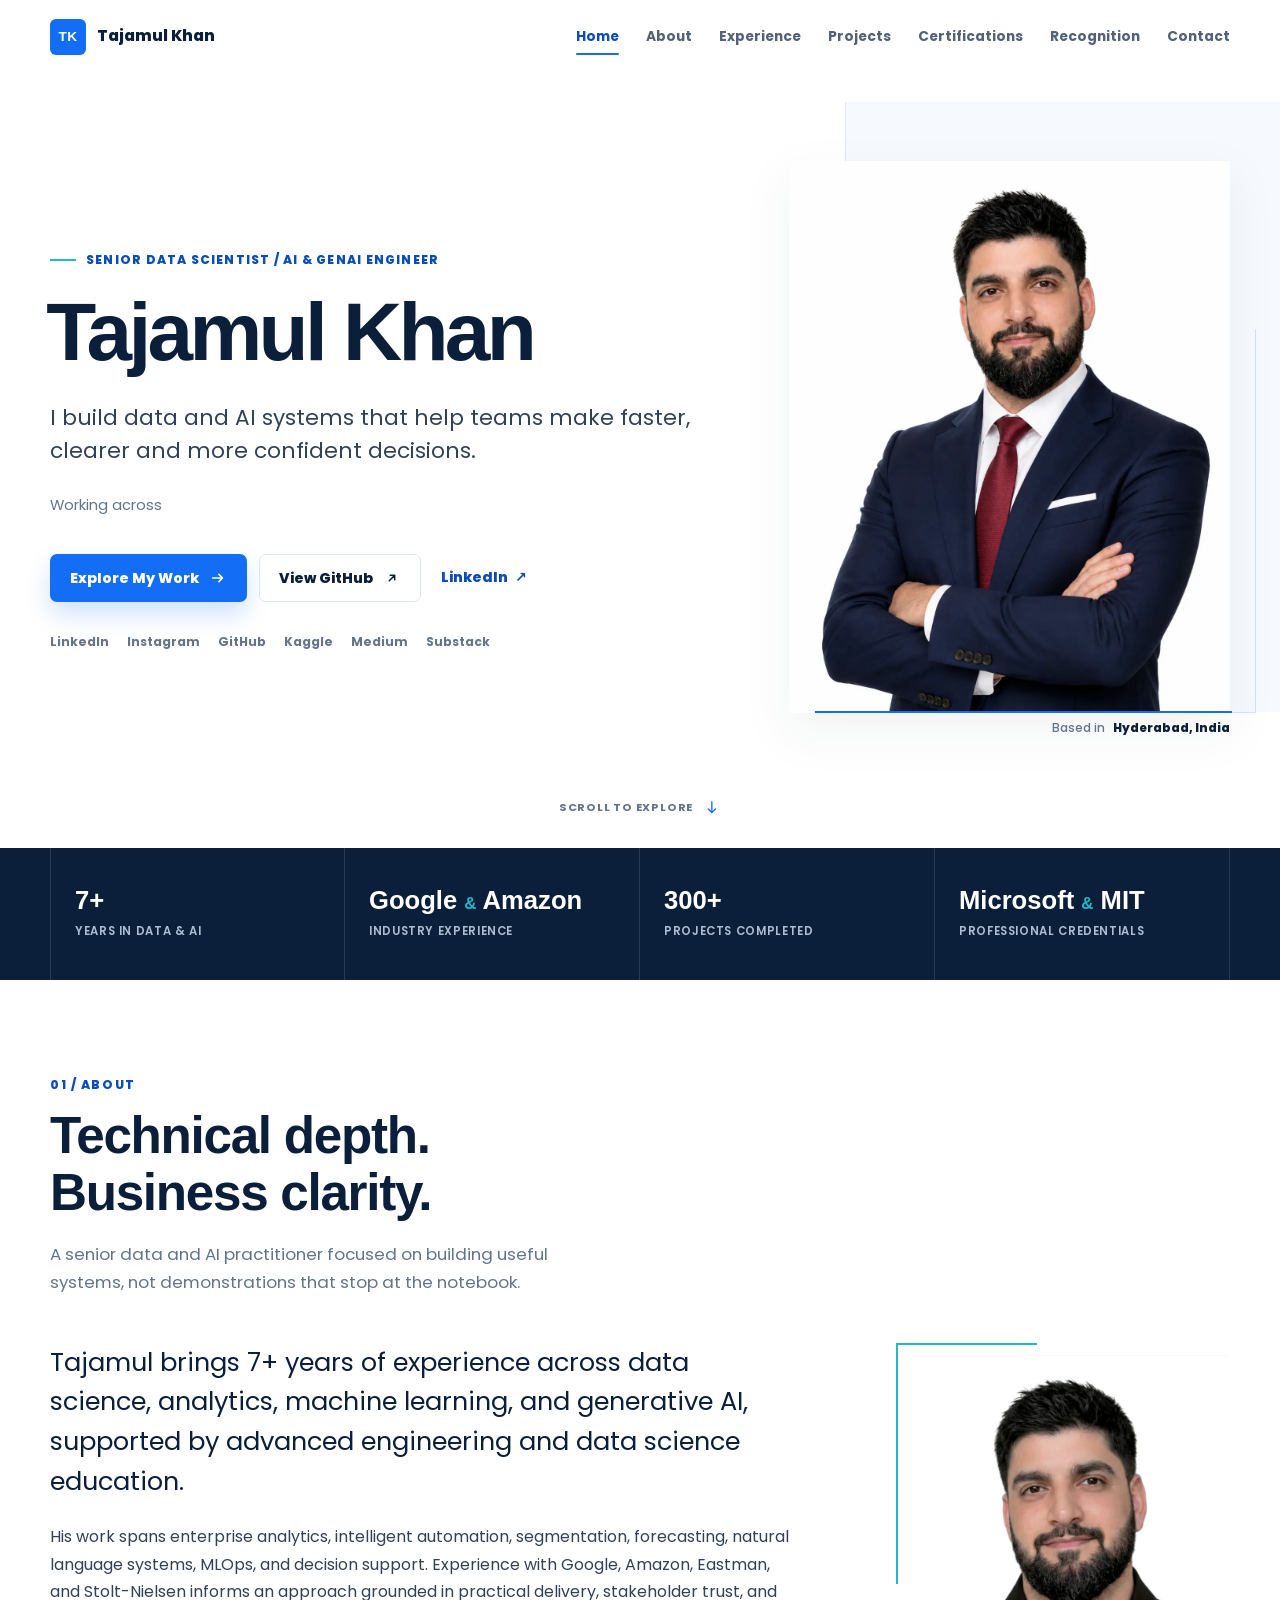
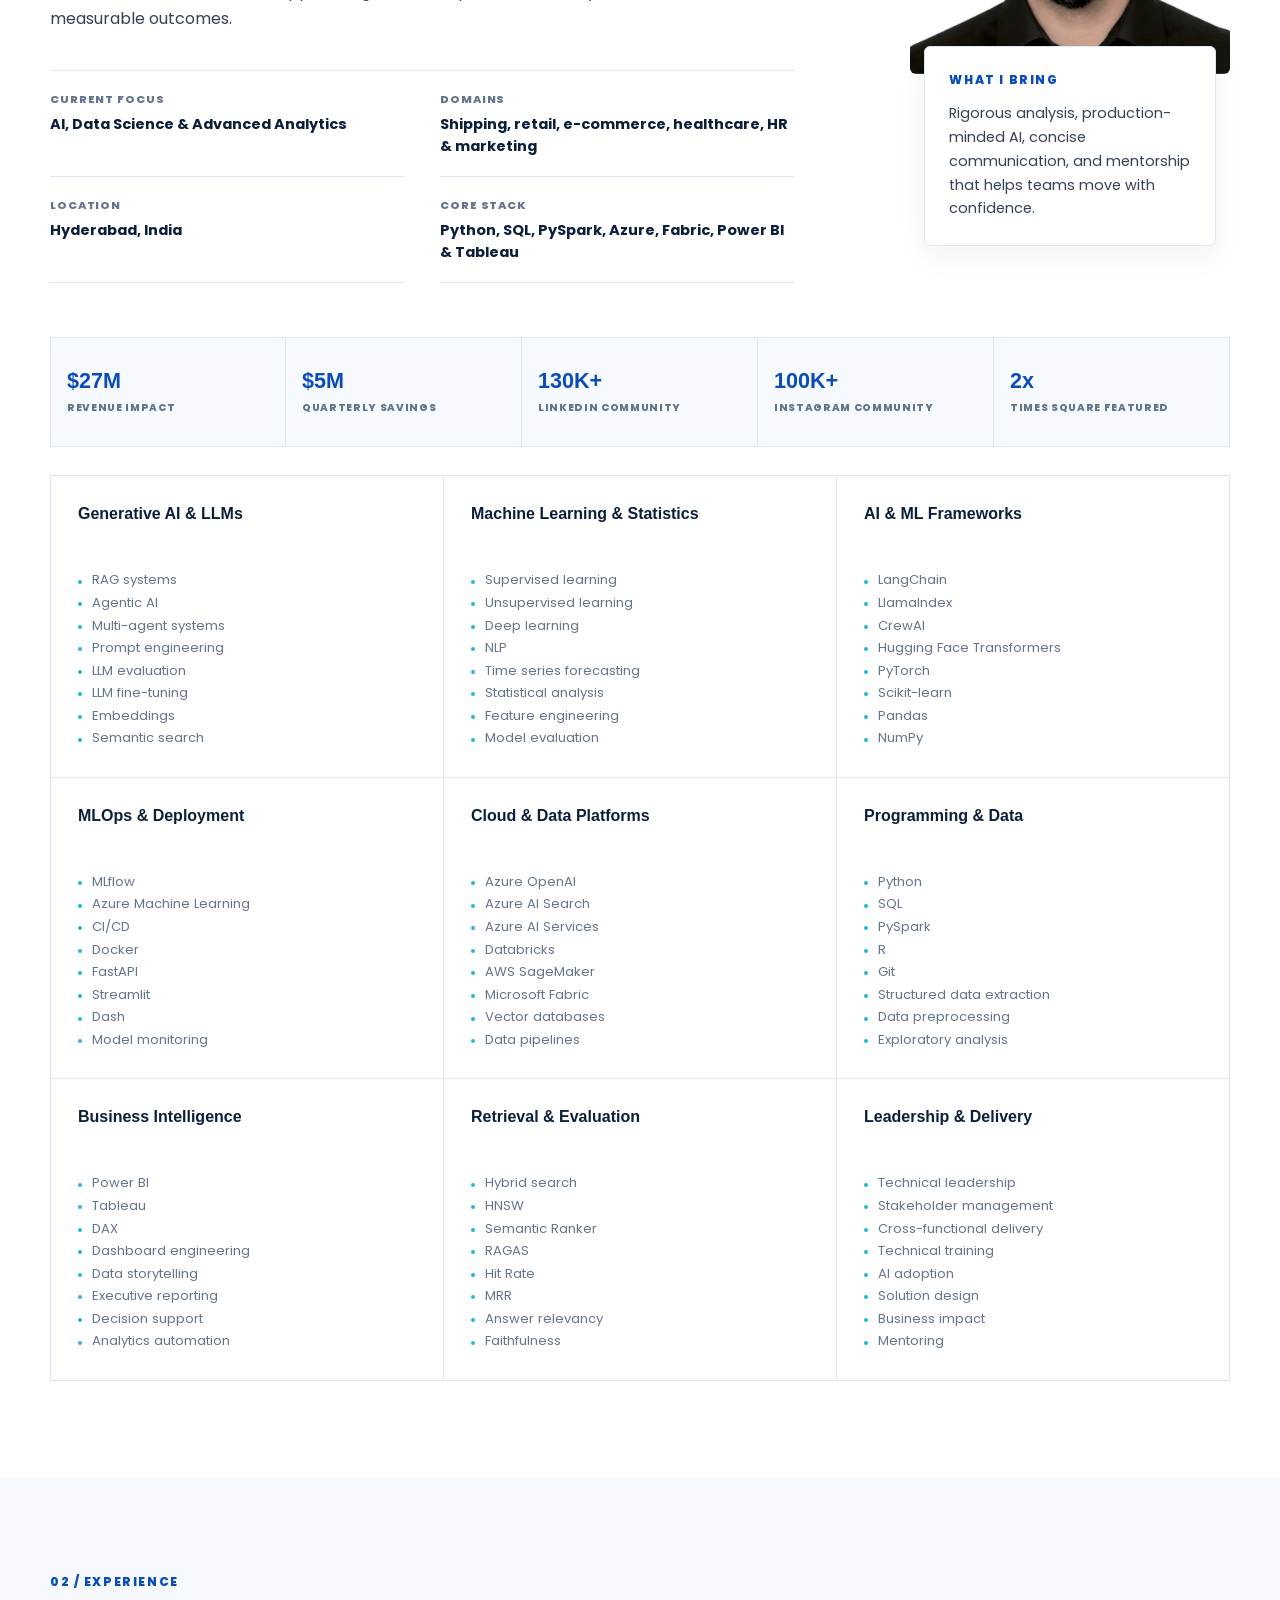
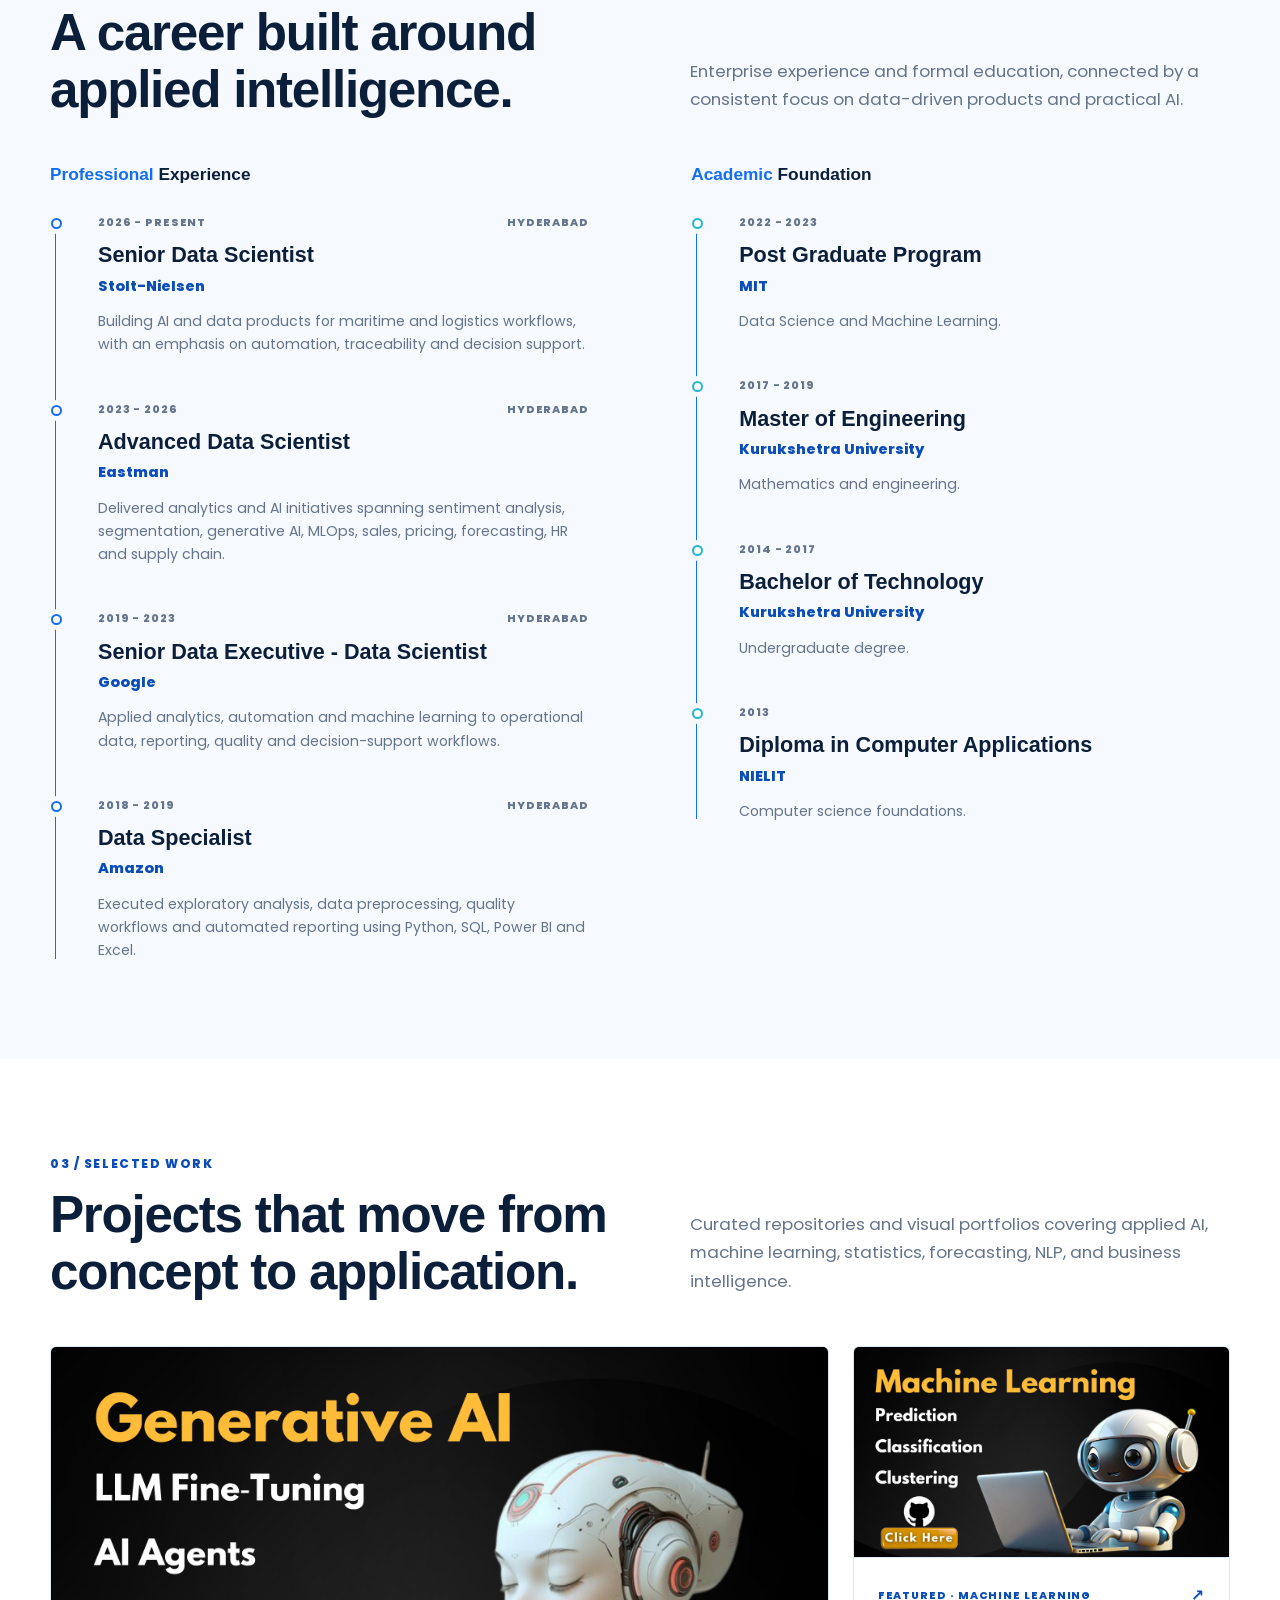
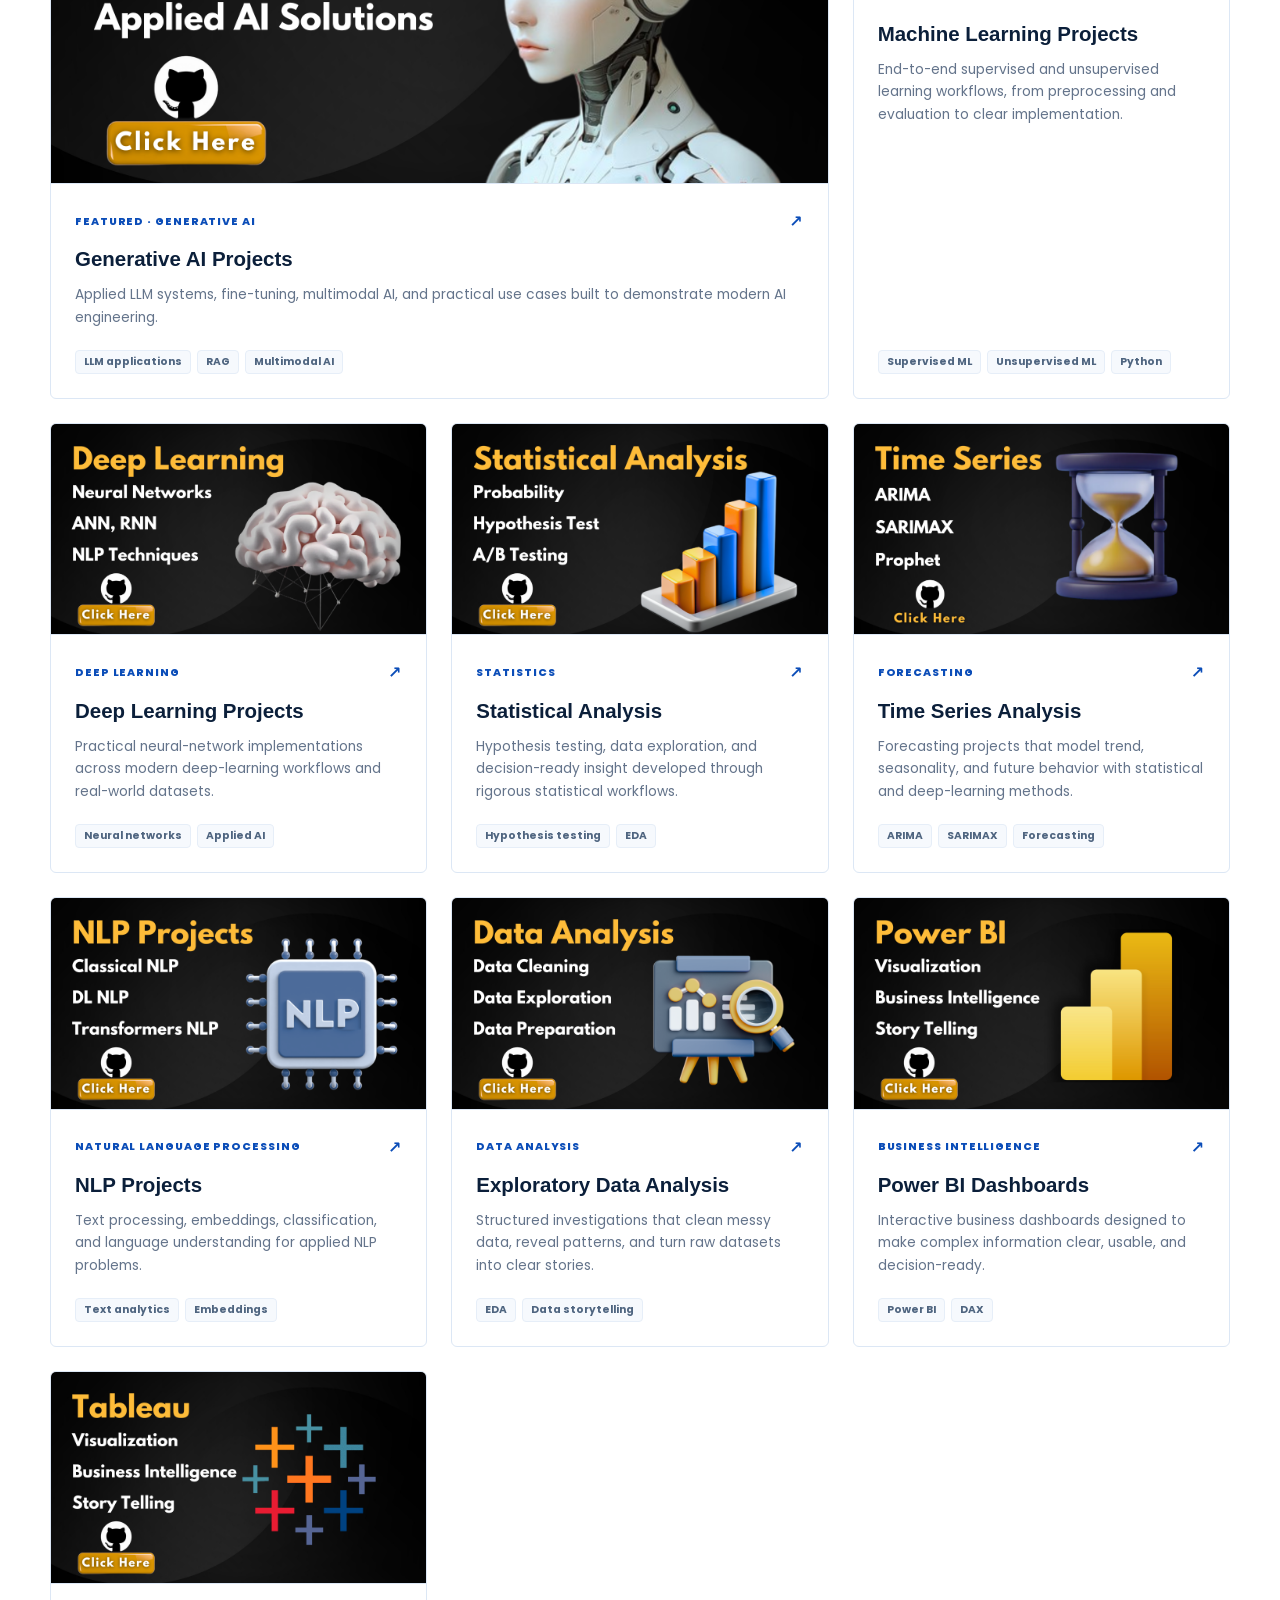
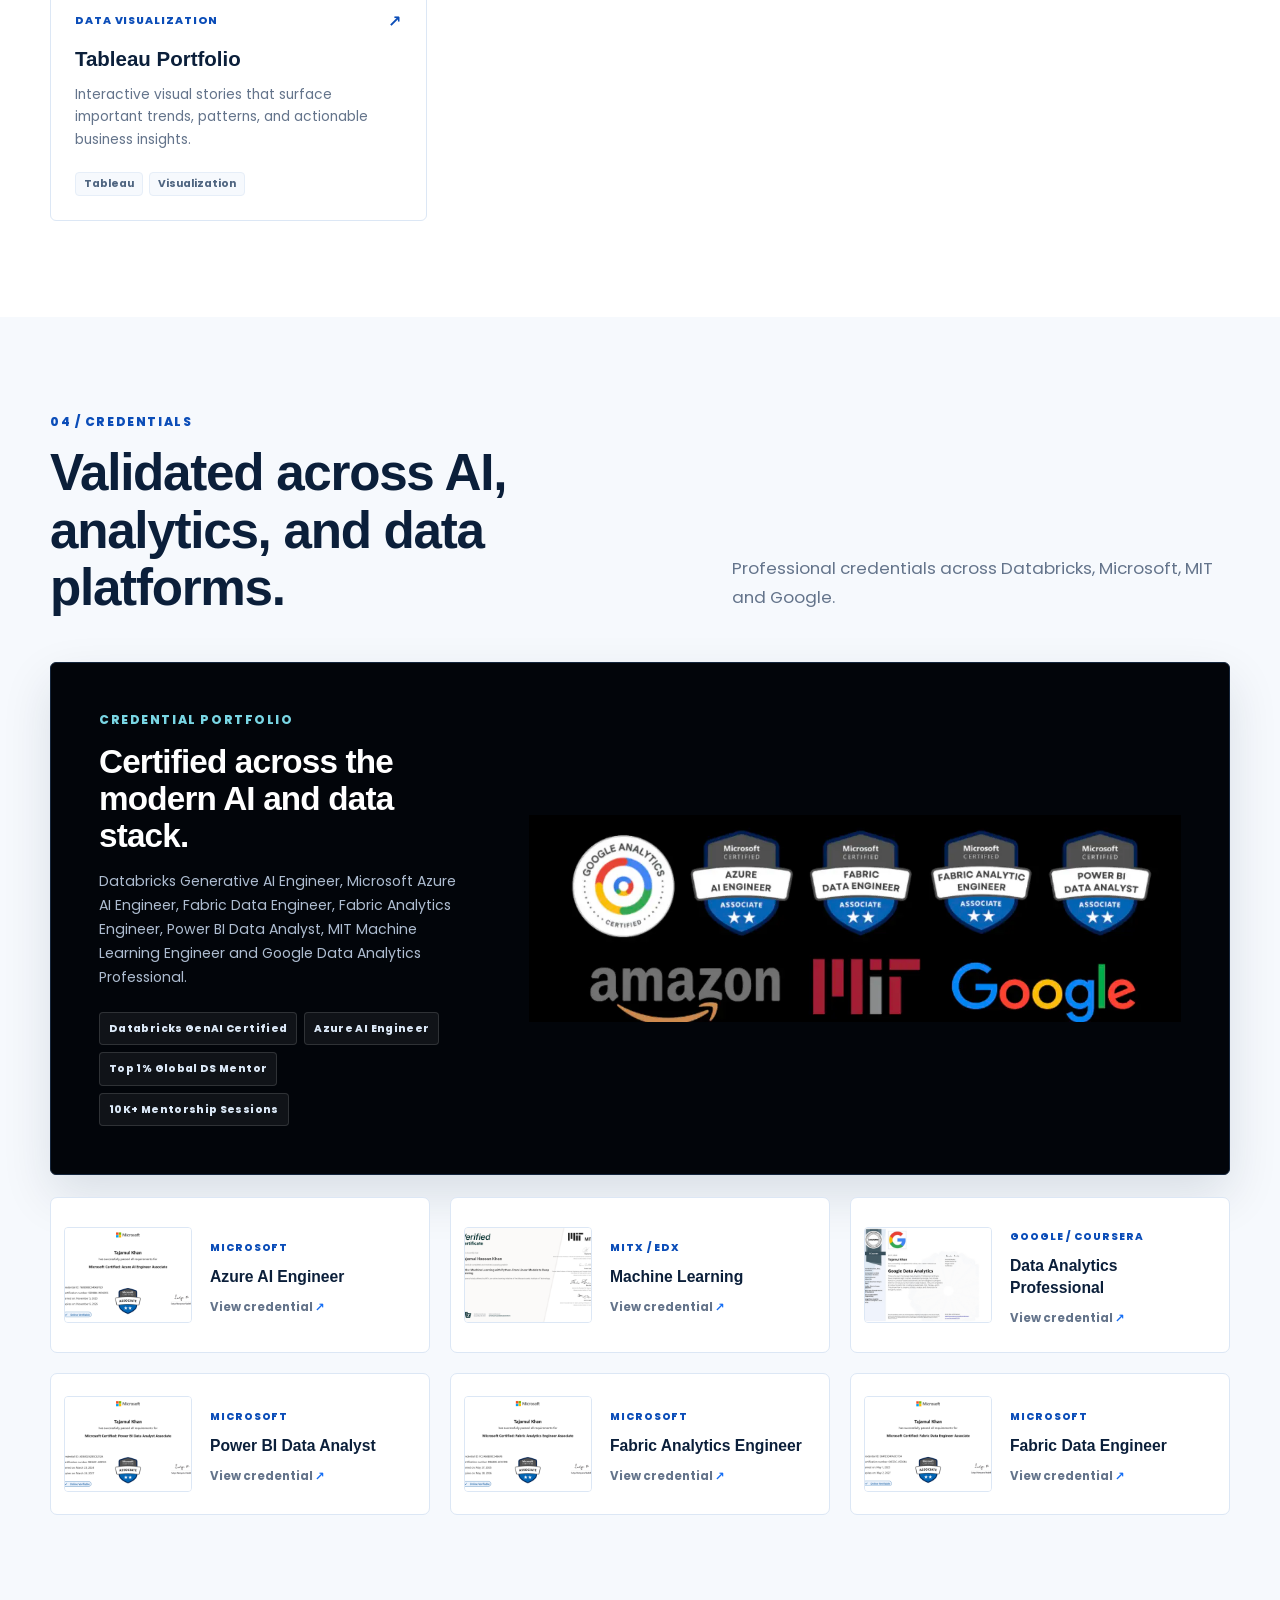
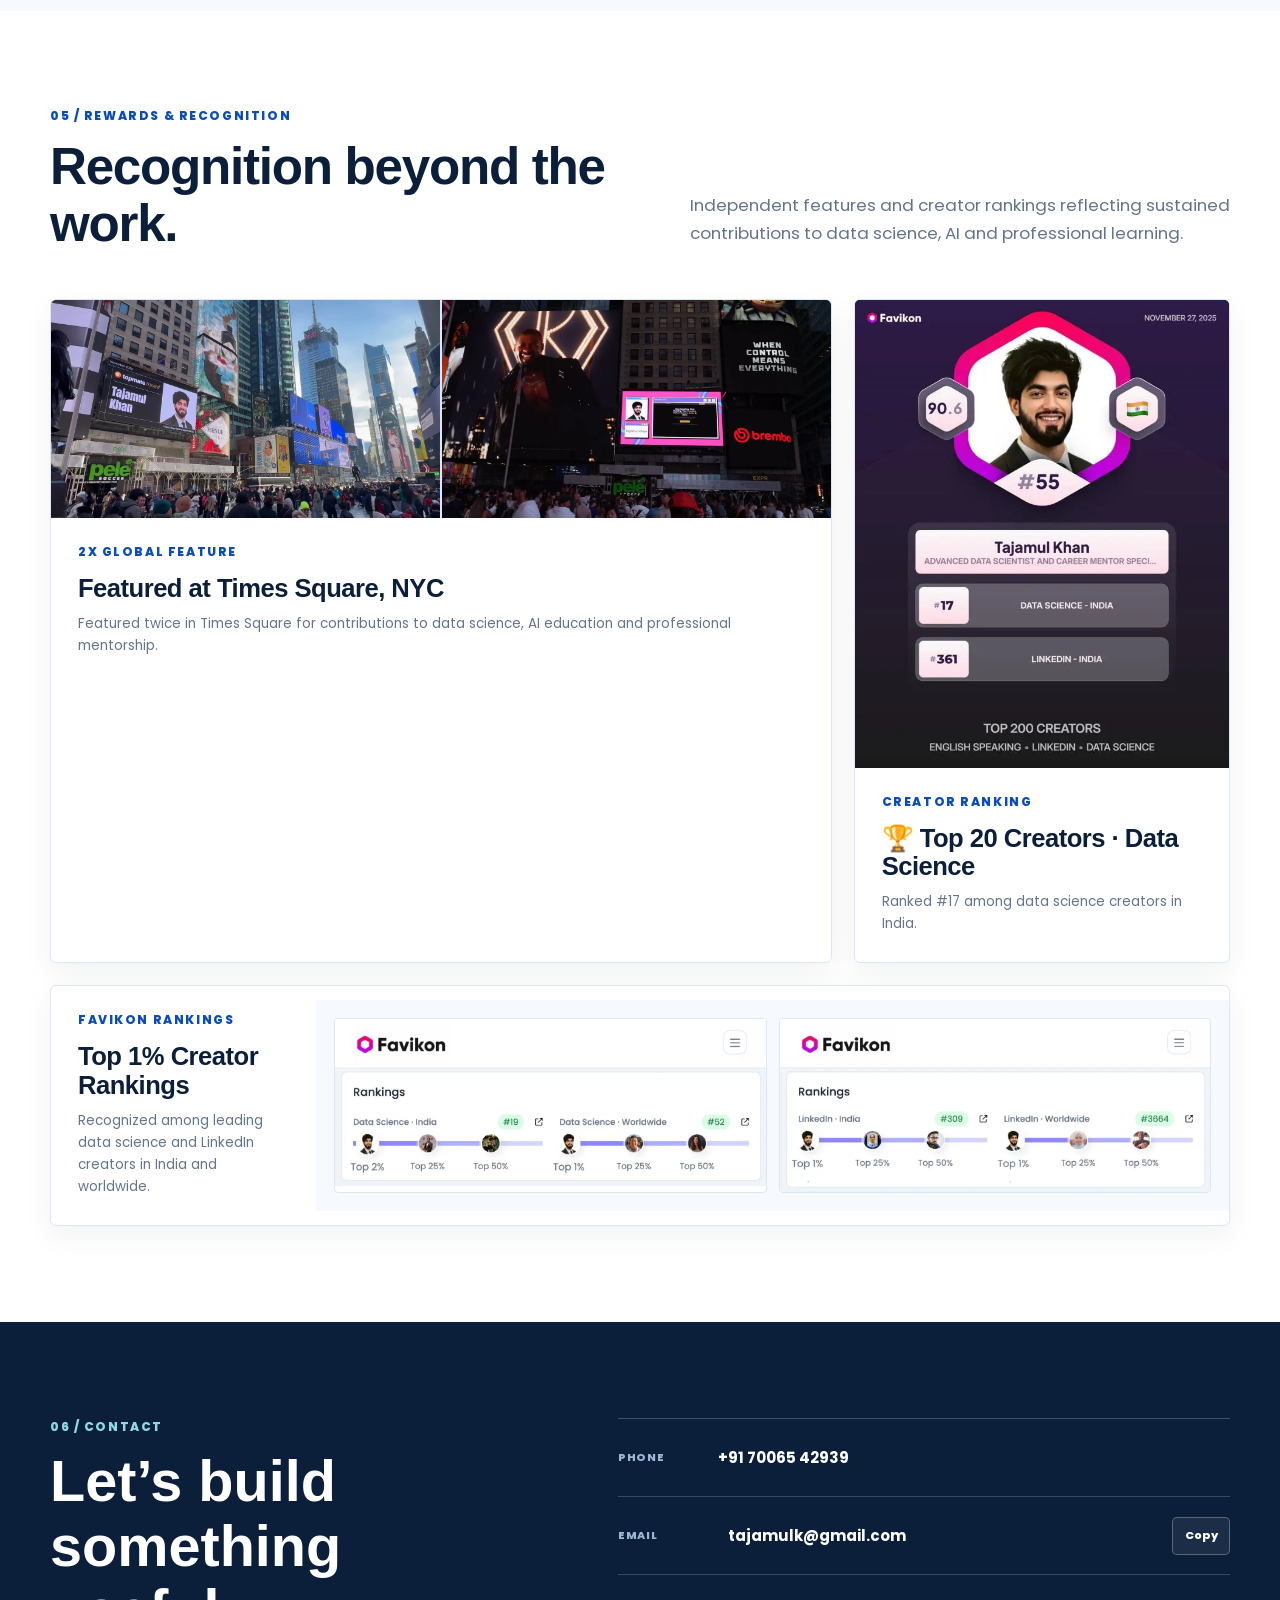
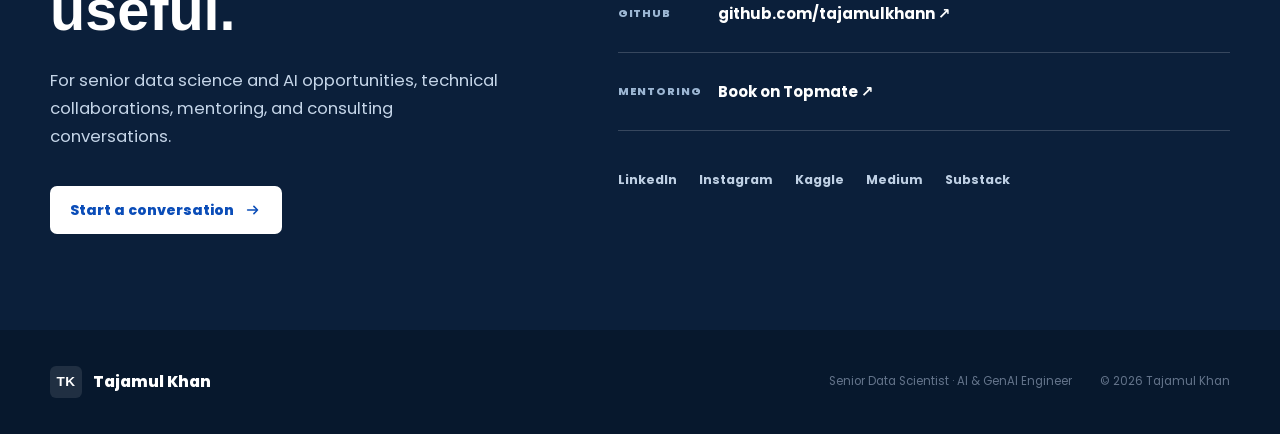
==== index.html @ 29a4ddfb "Add rewards recognition and restore roomy cards" ====
<!doctype html>
<html lang="en" class="no-js">
  <head>
    <meta charset="utf-8">
    <meta name="viewport" content="width=device-width, initial-scale=1">
    <meta name="theme-color" content="#ffffff">
    <meta name="color-scheme" content="light">

    <title>Tajamul Khan | Senior Data Scientist &amp; AI Engineer</title>
    <meta name="description" content="Portfolio of Tajamul Khan, a Senior Data Scientist and AI Engineer building practical machine learning, generative AI, analytics, and data products.">
    <link rel="canonical" href="https://tajamulkhann.github.io/">

    <meta property="og:type" content="profile">
    <meta property="og:title" content="Tajamul Khan | Senior Data Scientist &amp; AI Engineer">
    <meta property="og:description" content="Data science, machine learning, generative AI, analytics, and engineering work by Tajamul Khan.">
    <meta property="og:url" content="https://tajamulkhann.github.io/">
    <meta property="og:image" content="https://tajamulkhann.github.io/images/tajamul-khan-portrait.png">
    <meta property="og:image:alt" content="Professional portrait of Tajamul Khan">
    <meta property="profile:first_name" content="Tajamul">
    <meta property="profile:last_name" content="Khan">

    <meta name="twitter:card" content="summary_large_image">
    <meta name="twitter:title" content="Tajamul Khan | Senior Data Scientist &amp; AI Engineer">
    <meta name="twitter:description" content="Explore practical data science, AI, machine learning, and analytics work by Tajamul Khan.">
    <meta name="twitter:image" content="https://tajamulkhann.github.io/images/tajamul-khan-portrait.png">
    <meta name="twitter:image:alt" content="Professional portrait of Tajamul Khan">

    <link rel="icon" href="images/favicon.svg" type="image/svg+xml">
    <link rel="preload" href="images/tajamul-khan-portrait.webp" as="image" type="image/webp" fetchpriority="high">
    <link rel="preconnect" href="https://fonts.googleapis.com">
    <link rel="preconnect" href="https://fonts.gstatic.com" crossorigin>
    <link href="https://fonts.googleapis.com/css2?family=Poppins:wght@400;500;600;700&amp;display=swap" rel="stylesheet">
    <link rel="stylesheet" href="css/portfolio.css">
    <script>document.documentElement.classList.replace('no-js', 'js');</script>

    <script type="application/ld+json">
      {
        "@context": "https://schema.org",
        "@type": "Person",
        "name": "Tajamul Khan",
        "url": "https://tajamulkhann.github.io/",
        "image": "https://tajamulkhann.github.io/images/tajamul-khan-portrait.png",
        "jobTitle": "Senior Data Scientist",
        "address": {
          "@type": "PostalAddress",
          "addressLocality": "Hyderabad",
          "addressCountry": "IN"
        },
        "sameAs": [
          "https://github.com/tajamulkhann",
          "https://www.linkedin.com/in/tajamulkhann/",
          "https://www.instagram.com/tajamul.codes/",
          "https://www.kaggle.com/tajamulkhan",
          "https://medium.com/@tajamulkhan",
          "https://substack.com/@tajamulkhan"
        ],
        "knowsAbout": ["Data Science", "Machine Learning", "Generative AI", "Agentic AI", "Business Intelligence", "Statistical Analysis"]
      }
    </script>
  </head>

  <body>
    <a class="skip-link" href="#main-content">Skip to main content</a>

    <header class="site-header" id="ftco-navbar">
      <div class="nav-shell">
        <a class="brand" href="index.html" aria-label="Tajamul Khan portfolio home">
          <span class="brand-mark" aria-hidden="true">TK</span>
          <span class="brand-name">Tajamul Khan</span>
        </a>

        <button class="menu-toggle" type="button" aria-expanded="false" aria-controls="ftco-nav" aria-label="Open navigation menu">
          <span></span><span></span><span></span>
        </button>

        <nav class="site-nav" id="ftco-nav" aria-label="Primary navigation">
          <a href="#home-section" data-nav-link>Home</a>
          <a href="#about-section" data-nav-link>About</a>
          <a href="#resume-section" data-nav-link>Experience</a>
          <a href="#project-section" data-nav-link>Projects</a>
          <a href="#service-section" data-nav-link>Certifications</a>
          <a href="#recognition-section" data-nav-link>Recognition</a>
          <a href="#contact-section" data-nav-link>Contact</a>
        </nav>
      </div>
    </header>

    <main id="main-content">
      <section class="hero" id="home-section" data-section aria-labelledby="hero-title">
        <div class="hero-grid container">
          <div class="hero-copy reveal">
            <p class="eyebrow"><span></span>Senior Data Scientist / AI &amp; GenAI Engineer</p>
            <h1 id="hero-title">Tajamul Khan</h1>
            <p class="hero-statement">I build data and AI systems that help teams make faster, clearer and more confident decisions.</p>

            <div class="role-line">
              <span class="role-label">Working across</span>
              <span class="role-rotator" id="typing-animation" aria-hidden="true">Senior Data Scientist</span>
              <span class="sr-only">Senior Data Scientist, AI Engineer, Machine Learning Engineer, and GenAI and Agentic AI practitioner.</span>
            </div>

            <div class="hero-actions">
              <a class="button button-primary" href="#project-section">
                Explore My Work
                <svg aria-hidden="true" viewBox="0 0 20 20"><path d="M4 10h11M11 6l4 4-4 4"/></svg>
              </a>
              <a class="button button-secondary" href="https://github.com/tajamulkhann" target="_blank" rel="noopener noreferrer">
                View GitHub
                <svg aria-hidden="true" viewBox="0 0 20 20"><path d="M7 13 13 7M8 7h5v5"/></svg>
              </a>
              <a class="text-link" href="https://www.linkedin.com/in/tajamulkhann/" target="_blank" rel="noopener noreferrer">LinkedIn <span aria-hidden="true">↗</span></a>
            </div>

            <div class="hero-socials" aria-label="Social profiles">
              <a href="https://www.linkedin.com/in/tajamulkhann/" target="_blank" rel="noopener noreferrer">LinkedIn</a>
              <a href="https://www.instagram.com/tajamul.codes/" target="_blank" rel="noopener noreferrer">Instagram</a>
              <a href="https://github.com/tajamulkhann" target="_blank" rel="noopener noreferrer">GitHub</a>
              <a href="https://www.kaggle.com/tajamulkhan" target="_blank" rel="noopener noreferrer">Kaggle</a>
              <a href="https://medium.com/@tajamulkhan" target="_blank" rel="noopener noreferrer">Medium</a>
              <a href="https://substack.com/@tajamulkhan" target="_blank" rel="noopener noreferrer">Substack</a>
            </div>
          </div>

          <div class="hero-portrait reveal" data-delay="120">
            <picture>
              <source srcset="images/tajamul-khan-portrait.webp" type="image/webp">
              <img src="images/tajamul-khan-portrait.png" width="1122" height="1402" alt="Professional portrait of Tajamul Khan" fetchpriority="high" decoding="async">
            </picture>
            <p class="portrait-caption"><span>Based in</span> Hyderabad, India</p>
          </div>
        </div>

        <a class="scroll-cue" href="#about-section" aria-label="Scroll to About section">
          <span>Scroll to explore</span>
          <svg aria-hidden="true" viewBox="0 0 20 20"><path d="M10 3v12M6 11l4 4 4-4"/></svg>
        </a>
      </section>

      <aside class="proof-strip" aria-label="Career highlights">
        <div class="container proof-grid">
          <div class="proof-item reveal"><strong data-counter="7" data-suffix="+">7+</strong><span>Years in Data &amp; AI</span></div>
          <div class="proof-item reveal" data-delay="60"><strong>Google <small>&amp;</small> Amazon</strong><span>Industry Experience</span></div>
          <div class="proof-item reveal" data-delay="120"><strong data-counter="300" data-suffix="+">300+</strong><span>Projects Completed</span></div>
          <div class="proof-item reveal" data-delay="180"><strong>Microsoft <small>&amp;</small> MIT</strong><span>Professional Credentials</span></div>
        </div>
      </aside>

      <section class="section about-section" id="about-section" data-section aria-labelledby="about-title">
        <div class="container">
          <div class="section-heading reveal">
            <p class="section-kicker">01 / About</p>
            <h2 id="about-title">Technical depth.<br>Business clarity.</h2>
            <p>A senior data and AI practitioner focused on building useful systems, not demonstrations that stop at the notebook.</p>
          </div>

          <div class="about-layout">
            <article class="about-story reveal">
              <p class="lead">Tajamul brings 7+ years of experience across data science, analytics, machine learning, and generative AI, supported by advanced engineering and data science education.</p>
              <p>His work spans enterprise analytics, intelligent automation, segmentation, forecasting, natural language systems, MLOps, and decision support. Experience with Google, Amazon, Eastman, and Stolt-Nielsen informs an approach grounded in practical delivery, stakeholder trust, and measurable outcomes.</p>

              <dl class="profile-facts">
                <div><dt>Current focus</dt><dd>AI, Data Science &amp; Advanced Analytics</dd></div>
                <div><dt>Domains</dt><dd>Shipping, retail, e-commerce, healthcare, HR &amp; marketing</dd></div>
                <div><dt>Location</dt><dd>Hyderabad, India</dd></div>
                <div><dt>Core stack</dt><dd>Python, SQL, PySpark, Azure, Fabric, Power BI &amp; Tableau</dd></div>
              </dl>
            </article>

            <aside class="about-profile reveal" data-delay="100">
              <picture>
                <source srcset="images/tajamul-khan-headshot.webp" type="image/webp">
                <img src="images/tajamul-khan-headshot.png" width="800" height="800" loading="lazy" decoding="async" alt="Headshot of Tajamul Khan in a black shirt">
              </picture>
              <div><p class="mini-label">What I bring</p><p>Rigorous analysis, production-minded AI, concise communication, and mentorship that helps teams move with confidence.</p></div>
            </aside>
          </div>

          <div class="achievement-badges reveal" aria-label="Career impact and community highlights">
            <div><strong>$27M</strong><span>Revenue impact</span></div>
            <div><strong>$5M</strong><span>Quarterly savings</span></div>
            <div><strong>130K+</strong><span>LinkedIn community</span></div>
            <div><strong>100K+</strong><span>Instagram community</span></div>
            <div><strong>2x</strong><span>Times Square featured</span></div>
          </div>

          <div class="expertise-grid" aria-label="Areas of expertise">
            <article class="expertise-group reveal"><h3>Generative AI &amp; LLMs</h3><ul><li>RAG systems</li><li>Agentic AI</li><li>Multi-agent systems</li><li>Prompt engineering</li><li>LLM evaluation</li><li>LLM fine-tuning</li><li>Embeddings</li><li>Semantic search</li></ul></article>
            <article class="expertise-group reveal" data-delay="40"><h3>Machine Learning &amp; Statistics</h3><ul><li>Supervised learning</li><li>Unsupervised learning</li><li>Deep learning</li><li>NLP</li><li>Time series forecasting</li><li>Statistical analysis</li><li>Feature engineering</li><li>Model evaluation</li></ul></article>
            <article class="expertise-group reveal" data-delay="80"><h3>AI &amp; ML Frameworks</h3><ul><li>LangChain</li><li>LlamaIndex</li><li>CrewAI</li><li>Hugging Face Transformers</li><li>PyTorch</li><li>Scikit-learn</li><li>Pandas</li><li>NumPy</li></ul></article>
            <article class="expertise-group reveal" data-delay="120"><h3>MLOps &amp; Deployment</h3><ul><li>MLflow</li><li>Azure Machine Learning</li><li>CI/CD</li><li>Docker</li><li>FastAPI</li><li>Streamlit</li><li>Dash</li><li>Model monitoring</li></ul></article>
            <article class="expertise-group reveal" data-delay="160"><h3>Cloud &amp; Data Platforms</h3><ul><li>Azure OpenAI</li><li>Azure AI Search</li><li>Azure AI Services</li><li>Databricks</li><li>AWS SageMaker</li><li>Microsoft Fabric</li><li>Vector databases</li><li>Data pipelines</li></ul></article>
            <article class="expertise-group reveal" data-delay="200"><h3>Programming &amp; Data</h3><ul><li>Python</li><li>SQL</li><li>PySpark</li><li>R</li><li>Git</li><li>Structured data extraction</li><li>Data preprocessing</li><li>Exploratory analysis</li></ul></article>
            <article class="expertise-group reveal" data-delay="40"><h3>Business Intelligence</h3><ul><li>Power BI</li><li>Tableau</li><li>DAX</li><li>Dashboard engineering</li><li>Data storytelling</li><li>Executive reporting</li><li>Decision support</li><li>Analytics automation</li></ul></article>
            <article class="expertise-group reveal" data-delay="80"><h3>Retrieval &amp; Evaluation</h3><ul><li>Hybrid search</li><li>HNSW</li><li>Semantic Ranker</li><li>RAGAS</li><li>Hit Rate</li><li>MRR</li><li>Answer relevancy</li><li>Faithfulness</li></ul></article>
            <article class="expertise-group reveal" data-delay="120"><h3>Leadership &amp; Delivery</h3><ul><li>Technical leadership</li><li>Stakeholder management</li><li>Cross-functional delivery</li><li>Technical training</li><li>AI adoption</li><li>Solution design</li><li>Business impact</li><li>Mentoring</li></ul></article>
          </div>
        </div>
      </section>

      <section class="section experience-section" id="resume-section" data-section aria-labelledby="experience-title">
        <div class="container">
          <div class="section-heading section-heading-row reveal">
            <div><p class="section-kicker">02 / Experience</p><h2 id="experience-title">A career built around applied intelligence.</h2></div>
            <p>Enterprise experience and formal education, connected by a consistent focus on data-driven products and practical AI.</p>
          </div>

          <div class="timeline-columns">
            <div>
              <h3 class="timeline-heading"><span>Professional</span> Experience</h3>
              <div class="timeline reveal">
                <article class="timeline-item"><div class="timeline-meta"><time>2026 - Present</time><span>Hyderabad</span></div><h4>Senior Data Scientist</h4><p class="timeline-org">Stolt-Nielsen</p><p>Building AI and data products for maritime and logistics workflows, with an emphasis on automation, traceability and decision support.</p></article>
                <article class="timeline-item"><div class="timeline-meta"><time>2023 - 2026</time><span>Hyderabad</span></div><h4>Advanced Data Scientist</h4><p class="timeline-org">Eastman</p><p>Delivered analytics and AI initiatives spanning sentiment analysis, segmentation, generative AI, MLOps, sales, pricing, forecasting, HR and supply chain.</p></article>
                <article class="timeline-item"><div class="timeline-meta"><time>2019 - 2023</time><span>Hyderabad</span></div><h4>Senior Data Executive - Data Scientist</h4><p class="timeline-org">Google</p><p>Applied analytics, automation and machine learning to operational data, reporting, quality and decision-support workflows.</p></article>
                <article class="timeline-item"><div class="timeline-meta"><time>2018 - 2019</time><span>Hyderabad</span></div><h4>Data Specialist</h4><p class="timeline-org">Amazon</p><p>Executed exploratory analysis, data preprocessing, quality workflows and automated reporting using Python, SQL, Power BI and Excel.</p></article>
              </div>
            </div>

            <div>
              <h3 class="timeline-heading"><span>Academic</span> Foundation</h3>
              <div class="timeline timeline-education reveal" data-delay="100">
                <article class="timeline-item"><div class="timeline-meta"><time>2022 - 2023</time></div><h4>Post Graduate Program</h4><p class="timeline-org">MIT</p><p>Data Science and Machine Learning.</p></article>
                <article class="timeline-item"><div class="timeline-meta"><time>2017 - 2019</time></div><h4>Master of Engineering</h4><p class="timeline-org">Kurukshetra University</p><p>Mathematics and engineering.</p></article>
                <article class="timeline-item"><div class="timeline-meta"><time>2014 - 2017</time></div><h4>Bachelor of Technology</h4><p class="timeline-org">Kurukshetra University</p><p>Undergraduate degree.</p></article>
                <article class="timeline-item"><div class="timeline-meta"><time>2013</time></div><h4>Diploma in Computer Applications</h4><p class="timeline-org">NIELIT</p><p>Computer science foundations.</p></article>
              </div>
            </div>
          </div>
        </div>
      </section>

      <section class="section projects-section" id="project-section" data-section aria-labelledby="projects-title">
        <div class="container">
          <div class="section-heading section-heading-row reveal">
            <div><p class="section-kicker">03 / Selected work</p><h2 id="projects-title">Projects that move from concept to application.</h2></div>
            <p>Curated repositories and visual portfolios covering applied AI, machine learning, statistics, forecasting, NLP, and business intelligence.</p>
          </div>

          <div class="project-grid">
            <a class="project-card project-card-featured reveal" href="https://github.com/tajamulkhann/Generative-AI-Projects" target="_blank" rel="noopener noreferrer">
              <figure><img src="images/proj_1.png" width="1920" height="1080" alt="Preview of Tajamul Khan's Generative AI projects" loading="lazy" decoding="async"></figure>
              <div class="project-content"><div class="project-topline"><span>Featured · Generative AI</span><span aria-hidden="true">↗</span></div><h3>Generative AI Projects</h3><p>Applied LLM systems, fine-tuning, multimodal AI, and practical use cases built to demonstrate modern AI engineering.</p><ul class="tag-list"><li>LLM applications</li><li>RAG</li><li>Multimodal AI</li></ul></div>
            </a>

            <a class="project-card project-card-featured reveal" data-delay="80" href="https://github.com/tajamulkhann/Machine-Learning-Projects" target="_blank" rel="noopener noreferrer">
              <figure><img src="images/proj_2.png" width="1920" height="1080" alt="Preview of Tajamul Khan's Machine Learning projects" loading="lazy" decoding="async"></figure>
              <div class="project-content"><div class="project-topline"><span>Featured · Machine Learning</span><span aria-hidden="true">↗</span></div><h3>Machine Learning Projects</h3><p>End-to-end supervised and unsupervised learning workflows, from preprocessing and evaluation to clear implementation.</p><ul class="tag-list"><li>Supervised ML</li><li>Unsupervised ML</li><li>Python</li></ul></div>
            </a>

            <a class="project-card reveal" href="https://github.com/tajamulkhann/Deep-Learning-Projects" target="_blank" rel="noopener noreferrer"><figure><img src="images/proj_3.png" width="1920" height="1080" alt="Preview of Tajamul Khan's Deep Learning projects" loading="lazy" decoding="async"></figure><div class="project-content"><div class="project-topline"><span>Deep Learning</span><span aria-hidden="true">↗</span></div><h3>Deep Learning Projects</h3><p>Practical neural-network implementations across modern deep-learning workflows and real-world datasets.</p><ul class="tag-list"><li>Neural networks</li><li>Applied AI</li></ul></div></a>
            <a class="project-card reveal" data-delay="50" href="https://github.com/tajamulkhann/Statistical-Analysis-Projects" target="_blank" rel="noopener noreferrer"><figure><img src="images/proj_4.png" width="1920" height="1080" alt="Preview of Tajamul Khan's Statistical Analysis projects" loading="lazy" decoding="async"></figure><div class="project-content"><div class="project-topline"><span>Statistics</span><span aria-hidden="true">↗</span></div><h3>Statistical Analysis</h3><p>Hypothesis testing, data exploration, and decision-ready insight developed through rigorous statistical workflows.</p><ul class="tag-list"><li>Hypothesis testing</li><li>EDA</li></ul></div></a>
            <a class="project-card reveal" data-delay="100" href="https://github.com/tajamulkhann/Time-Series-Analysis" target="_blank" rel="noopener noreferrer"><figure><img src="images/proj_5.png" width="1920" height="1080" alt="Preview of Tajamul Khan's Time Series Analysis projects" loading="lazy" decoding="async"></figure><div class="project-content"><div class="project-topline"><span>Forecasting</span><span aria-hidden="true">↗</span></div><h3>Time Series Analysis</h3><p>Forecasting projects that model trend, seasonality, and future behavior with statistical and deep-learning methods.</p><ul class="tag-list"><li>ARIMA</li><li>SARIMAX</li><li>Forecasting</li></ul></div></a>
            <a class="project-card reveal" href="https://github.com/tajamulkhann/NLP-Projects" target="_blank" rel="noopener noreferrer"><figure><img src="images/proj_6.png" width="1920" height="1080" alt="Preview of Tajamul Khan's Natural Language Processing projects" loading="lazy" decoding="async"></figure><div class="project-content"><div class="project-topline"><span>Natural Language Processing</span><span aria-hidden="true">↗</span></div><h3>NLP Projects</h3><p>Text processing, embeddings, classification, and language understanding for applied NLP problems.</p><ul class="tag-list"><li>Text analytics</li><li>Embeddings</li></ul></div></a>
            <a class="project-card reveal" data-delay="50" href="https://github.com/tajamulkhann/Exploratory-Data-Analysis-Projects" target="_blank" rel="noopener noreferrer"><figure><img src="images/proj_7.png" width="1920" height="1080" alt="Preview of Tajamul Khan's Exploratory Data Analysis projects" loading="lazy" decoding="async"></figure><div class="project-content"><div class="project-topline"><span>Data Analysis</span><span aria-hidden="true">↗</span></div><h3>Exploratory Data Analysis</h3><p>Structured investigations that clean messy data, reveal patterns, and turn raw datasets into clear stories.</p><ul class="tag-list"><li>EDA</li><li>Data storytelling</li></ul></div></a>
            <a class="project-card reveal" data-delay="100" href="https://www.novypro.com/profile_about/tajamulkhan" target="_blank" rel="noopener noreferrer"><figure><img src="images/proj_8.png" width="1920" height="1080" alt="Preview of Tajamul Khan's Power BI dashboard portfolio" loading="lazy" decoding="async"></figure><div class="project-content"><div class="project-topline"><span>Business Intelligence</span><span aria-hidden="true">↗</span></div><h3>Power BI Dashboards</h3><p>Interactive business dashboards designed to make complex information clear, usable, and decision-ready.</p><ul class="tag-list"><li>Power BI</li><li>DAX</li></ul></div></a>
            <a class="project-card reveal" href="https://public.tableau.com/app/profile/tajamul.khan/vizzes" target="_blank" rel="noopener noreferrer"><figure><img src="images/proj_9.png" width="1920" height="1080" alt="Preview of Tajamul Khan's Tableau visualization portfolio" loading="lazy" decoding="async"></figure><div class="project-content"><div class="project-topline"><span>Data Visualization</span><span aria-hidden="true">↗</span></div><h3>Tableau Portfolio</h3><p>Interactive visual stories that surface important trends, patterns, and actionable business insights.</p><ul class="tag-list"><li>Tableau</li><li>Visualization</li></ul></div></a>
          </div>
        </div>
      </section>

      <section class="section credentials-section" id="service-section" data-section aria-labelledby="credentials-title">
        <div class="container">
          <div class="section-heading section-heading-row reveal">
            <div><p class="section-kicker">04 / Credentials</p><h2 id="credentials-title">Validated across AI, analytics, and data platforms.</h2></div>
            <p>Professional credentials across Databricks, Microsoft, MIT and Google.</p>
          </div>

          <div class="badge-showcase reveal">
            <div class="badge-showcase-copy">
              <p class="mini-label">Credential portfolio</p>
              <h3>Certified across the modern AI and data stack.</h3>
              <p>Databricks Generative AI Engineer, Microsoft Azure AI Engineer, Fabric Data Engineer, Fabric Analytics Engineer, Power BI Data Analyst, MIT Machine Learning Engineer and Google Data Analytics Professional.</p>
              <div class="resume-badges" aria-label="Additional resume credentials and recognition">
                <span>Databricks GenAI Certified</span>
                <span>Azure AI Engineer</span>
                <span>Top 1% Global DS Mentor</span>
                <span>10K+ Mentorship Sessions</span>
              </div>
            </div>
            <picture>
              <source srcset="images/credential-badges.webp" type="image/webp">
              <img src="images/credential-badges.png" width="1226" height="390" loading="lazy" decoding="async" alt="Google Analytics, Microsoft Azure AI Engineer, Fabric Data Engineer, Fabric Analytics Engineer and Power BI Data Analyst badges with Amazon, MIT and Google logos">
            </picture>
          </div>

          <div class="credential-grid">
            <a class="credential-card reveal" href="https://learn.microsoft.com/api/credentials/share/en-us/Tajamulkhan/7608998C940697ED?sharingId=EF7CB78252919E24" target="_blank" rel="noopener noreferrer"><img src="images/proj_10.png" width="1920" height="1080" loading="lazy" decoding="async" alt="Microsoft Azure AI Engineer credential preview"><div><span>Microsoft</span><h3>Azure AI Engineer</h3><p>View credential <b aria-hidden="true">↗</b></p></div></a>
            <a class="credential-card reveal" data-delay="50" href="https://courses.edx.org/certificates/b411376a873a4a1186f5b8939f3f9572" target="_blank" rel="noopener noreferrer"><img src="images/proj_11.png" width="1920" height="1080" loading="lazy" decoding="async" alt="MIT machine learning credential preview"><div><span>MITx / edX</span><h3>Machine Learning</h3><p>View credential <b aria-hidden="true">↗</b></p></div></a>
            <a class="credential-card reveal" data-delay="100" href="https://www.coursera.org/account/accomplishments/professional-cert/3AUVKHKF52ZP" target="_blank" rel="noopener noreferrer"><img src="images/proj_12.png" width="1920" height="1080" loading="lazy" decoding="async" alt="Google Data Analytics Professional credential preview"><div><span>Google / Coursera</span><h3>Data Analytics Professional</h3><p>View credential <b aria-hidden="true">↗</b></p></div></a>
            <a class="credential-card reveal" href="https://learn.microsoft.com/api/credentials/share/en-us/Tajamulkhan/AD600242B5C8212A?sharingId=EF7CB78252919E24" target="_blank" rel="noopener noreferrer"><img src="images/proj_13.png" width="1920" height="1080" loading="lazy" decoding="async" alt="Microsoft Power BI Data Analyst credential preview"><div><span>Microsoft</span><h3>Power BI Data Analyst</h3><p>View credential <b aria-hidden="true">↗</b></p></div></a>
            <a class="credential-card reveal" data-delay="50" href="https://learn.microsoft.com/en-us/users/tajamulkhan/credentials/fc2468eb9c248af8" target="_blank" rel="noopener noreferrer"><img src="images/proj_14.png" width="1920" height="1080" loading="lazy" decoding="async" alt="Microsoft Fabric Analytics Engineer credential preview"><div><span>Microsoft</span><h3>Fabric Analytics Engineer</h3><p>View credential <b aria-hidden="true">↗</b></p></div></a>
            <a class="credential-card reveal" data-delay="100" href="https://learn.microsoft.com/api/credentials/share/en-us/Tajamulkhan/E641E5D41A3C1734?sharingId=EF7CB78252919E24" target="_blank" rel="noopener noreferrer"><img src="images/proj_15.png" width="1920" height="1080" loading="lazy" decoding="async" alt="Microsoft Fabric Data Engineer credential preview"><div><span>Microsoft</span><h3>Fabric Data Engineer</h3><p>View credential <b aria-hidden="true">↗</b></p></div></a>
          </div>
        </div>
      </section>

      <section class="section recognition-section" id="recognition-section" data-section aria-labelledby="recognition-title">
        <div class="container">
          <div class="section-heading section-heading-row reveal">
            <div><p class="section-kicker">05 / Rewards &amp; Recognition</p><h2 id="recognition-title">Recognition beyond the work.</h2></div>
            <p>Independent features and creator rankings reflecting sustained contributions to data science, AI and professional learning.</p>
          </div>

          <div class="recognition-grid">
            <article class="recognition-card recognition-times-square reveal">
              <div class="times-square-gallery">
                <picture><img src="images/recognition-times-square-topmate.webp" width="1280" height="720" loading="lazy" decoding="async" alt="Tajamul Khan featured on a Topmate billboard at Times Square, New York City"></picture>
                <picture><img src="images/recognition-times-square-feature.webp" width="1280" height="720" loading="lazy" decoding="async" alt="Tajamul Khan featured on a second billboard at Times Square, New York City"></picture>
              </div>
              <div class="recognition-copy"><p class="mini-label">2x Global Feature</p><h3>Featured at Times Square, NYC</h3><p>Featured twice in Times Square for contributions to data science, AI education and professional mentorship.</p></div>
            </article>

            <article class="recognition-card recognition-creator reveal" data-delay="80">
              <picture><img src="images/recognition-top-creators.webp" width="640" height="800" loading="lazy" decoding="async" alt="Favikon creator ranking showing Tajamul Khan ranked number 17 for Data Science in India"></picture>
              <div class="recognition-copy"><p class="mini-label">Creator Ranking</p><h3>🏆 Top 20 Creators · Data Science</h3><p>Ranked #17 among data science creators in India.</p></div>
            </article>

            <article class="recognition-card recognition-rankings reveal">
              <div class="recognition-copy"><p class="mini-label">Favikon Rankings</p><h3>Top 1% Creator Rankings</h3><p>Recognized among leading data science and LinkedIn creators in India and worldwide.</p></div>
              <div class="ranking-gallery">
                <picture><img src="images/recognition-data-science-ranking.webp" width="1280" height="495" loading="lazy" decoding="async" alt="Favikon Data Science rankings for Tajamul Khan in India and worldwide"></picture>
                <picture><img src="images/recognition-linkedin-ranking.webp" width="1280" height="515" loading="lazy" decoding="async" alt="Favikon LinkedIn rankings for Tajamul Khan in India and worldwide"></picture>
              </div>
            </article>
          </div>
        </div>
      </section>

      <section class="section contact-section" id="contact-section" data-section aria-labelledby="contact-title">
        <div class="container contact-layout">
          <div class="contact-copy reveal">
            <p class="section-kicker">06 / Contact</p>
            <h2 id="contact-title">Let’s build something useful.</h2>
            <p>For senior data science and AI opportunities, technical collaborations, mentoring, and consulting conversations.</p>
            <a class="button button-light" href="mailto:tajamulk@gmail.com">Start a conversation <svg aria-hidden="true" viewBox="0 0 20 20"><path d="M4 10h11M11 6l4 4-4 4"/></svg></a>
          </div>

          <div class="contact-panel reveal" data-delay="100">
            <div class="contact-row"><span>Phone</span><a href="tel://7006542939">+91 70065 42939</a></div>
            <div class="contact-row contact-email"><span>Email</span><a href="mailto:tajamulk@gmail.com">tajamulk@gmail.com</a><button type="button" data-copy-email aria-label="Copy email address">Copy</button></div>
            <div class="contact-row"><span>GitHub</span><a href="https://github.com/tajamulkhann" target="_blank" rel="noopener noreferrer">github.com/tajamulkhann <b aria-hidden="true">↗</b></a></div>
            <div class="contact-row"><span>Mentoring</span><a href="https://topmate.io/tajamulkhan/1839257/pay" target="_blank" rel="noopener noreferrer">Book on Topmate <b aria-hidden="true">↗</b></a></div>
            <div class="contact-socials" aria-label="More social profiles">
              <a href="https://www.linkedin.com/in/tajamulkhann/" target="_blank" rel="noopener noreferrer">LinkedIn</a>
              <a href="https://www.instagram.com/tajamul.codes/" target="_blank" rel="noopener noreferrer">Instagram</a>
              <a href="https://www.kaggle.com/tajamulkhan" target="_blank" rel="noopener noreferrer">Kaggle</a>
              <a href="https://medium.com/@tajamulkhan" target="_blank" rel="noopener noreferrer">Medium</a>
              <a href="https://substack.com/@tajamulkhan" target="_blank" rel="noopener noreferrer">Substack</a>
            </div>
          </div>
        </div>
      </section>
    </main>

    <footer class="site-footer">
      <div class="container">
        <a class="brand brand-footer" href="index.html" aria-label="Return to portfolio home"><span class="brand-mark" aria-hidden="true">TK</span><span class="brand-name">Tajamul Khan</span></a>
        <p>Senior Data Scientist · AI &amp; GenAI Engineer</p>
        <p>© <span data-current-year>2026</span> Tajamul Khan</p>
      </div>
    </footer>

    <p class="copy-toast" role="status" aria-live="polite" aria-atomic="true"></p>
    <script src="js/portfolio.js" defer></script>
  </body>
</html>
---- css/portfolio.css ----
:root {
  --white: #ffffff;
  --surface: #f6f9fd;
  --surface-strong: #edf4fc;
  --blue: #146ef5;
  --blue-deep: #0b4db8;
  --navy: #0b1f3a;
  --text: #334155;
  --muted: #64748b;
  --border: #dce7f5;
  --cyan: #22b8cf;
  --focus: #0085ff;
  --shadow-sm: 0 10px 30px rgba(11, 31, 58, 0.06);
  --shadow-md: 0 18px 44px rgba(11, 31, 58, 0.09);
  --radius: 6px;
  --header-height: 74px;
  --container: 1180px;
  --display: "Avenir Next", "Segoe UI", Helvetica, Arial, sans-serif;
  --body: "Poppins", Inter, ui-sans-serif, system-ui, -apple-system, BlinkMacSystemFont, "Segoe UI", sans-serif;
}

*,
*::before,
*::after {
  box-sizing: border-box;
}

html {
  color-scheme: light;
  scroll-behavior: smooth;
  scroll-padding-top: calc(var(--header-height) + 18px);
  overflow-x: hidden;
}

body {
  margin: 0;
  min-width: 320px;
  overflow-x: hidden;
  color: var(--text);
  background: var(--white);
  font-family: var(--body);
  font-size: 16px;
  line-height: 1.7;
  text-rendering: optimizeLegibility;
  -webkit-font-smoothing: antialiased;
}

body.menu-open {
  overflow: hidden;
}

img,
picture,
canvas,
svg {
  display: block;
  max-width: 100%;
}

img {
  height: auto;
}

button,
a {
  -webkit-tap-highlight-color: transparent;
}

button {
  font: inherit;
}

a {
  color: inherit;
  text-decoration: none;
}

p,
h1,
h2,
h3,
h4,
figure,
dl,
dd {
  margin: 0;
}

ul {
  margin: 0;
  padding: 0;
  list-style: none;
}

h1,
h2,
h3,
h4 {
  color: var(--navy);
  font-family: var(--display);
  font-weight: 700;
  line-height: 1.12;
}

::selection {
  color: var(--white);
  background: var(--blue);
}

:focus-visible {
  outline: 3px solid rgba(20, 110, 245, 0.42);
  outline-offset: 3px;
}

.sr-only {
  position: absolute !important;
  width: 1px !important;
  height: 1px !important;
  padding: 0 !important;
  margin: -1px !important;
  overflow: hidden !important;
  clip: rect(0, 0, 0, 0) !important;
  white-space: nowrap !important;
  border: 0 !important;
}

.skip-link {
  position: fixed;
  z-index: 1000;
  top: 12px;
  left: 12px;
  padding: 10px 16px;
  color: var(--white);
  background: var(--navy);
  border-radius: 6px;
  transform: translateY(-140%);
  transition: transform 180ms ease;
}

.skip-link:focus {
  transform: translateY(0);
}

.container {
  width: min(calc(100% - 48px), var(--container));
  margin-inline: auto;
}

.section {
  position: relative;
  padding: 96px 0;
  scroll-margin-top: calc(var(--header-height) + 16px);
}

.section-heading {
  max-width: 760px;
  margin-bottom: 46px;
}

.section-heading h2 {
  max-width: 730px;
  font-size: clamp(2.35rem, 4vw, 3.7rem);
  letter-spacing: -0.025em;
}

.section-heading > p:last-child,
.section-heading-row > p {
  max-width: 540px;
  margin-top: 18px;
  color: var(--muted);
  font-size: 1.05rem;
}

.section-heading-row {
  display: flex;
  align-items: flex-end;
  justify-content: space-between;
  gap: 64px;
  max-width: none;
}

.section-heading-row > div {
  max-width: 720px;
}

.section-heading-row > p {
  margin: 0 0 5px;
  max-width: 350px;
}

.section-kicker,
.mini-label {
  margin-bottom: 14px;
  color: var(--blue-deep);
  font-size: 0.76rem;
  font-weight: 800;
  letter-spacing: 0.13em;
  line-height: 1.4;
  text-transform: uppercase;
}

.site-header {
  position: fixed;
  z-index: 100;
  inset: 0 0 auto;
  height: var(--header-height);
  border-bottom: 1px solid transparent;
  background: rgba(255, 255, 255, 0.86);
  backdrop-filter: blur(16px);
  -webkit-backdrop-filter: blur(16px);
  transition: border-color 200ms ease, box-shadow 200ms ease, background 200ms ease;
}

.site-header.is-scrolled {
  border-color: rgba(220, 231, 245, 0.9);
  background: rgba(255, 255, 255, 0.96);
  box-shadow: 0 8px 28px rgba(11, 31, 58, 0.055);
}

.nav-shell {
  display: flex;
  align-items: center;
  justify-content: space-between;
  width: min(calc(100% - 48px), var(--container));
  height: 100%;
  margin-inline: auto;
}

.brand {
  display: inline-flex;
  align-items: center;
  gap: 11px;
  min-height: 44px;
  color: var(--navy);
  font-weight: 750;
}

.brand-mark {
  display: grid;
  place-items: center;
  width: 36px;
  height: 36px;
  color: var(--white);
  background: var(--blue);
  border-radius: 6px;
  font-family: var(--display);
  font-size: 0.85rem;
  font-weight: 800;
  letter-spacing: 0.03em;
}

.brand-name {
  font-size: 0.97rem;
}

.site-nav {
  display: flex;
  align-items: center;
  gap: 27px;
}

.site-nav a {
  position: relative;
  display: grid;
  place-items: center;
  min-height: 44px;
  color: #536277;
  font-size: 0.86rem;
  font-weight: 650;
  transition: color 180ms ease;
}

.site-nav a::after {
  position: absolute;
  right: 50%;
  bottom: 4px;
  left: 50%;
  height: 2px;
  content: "";
  background: var(--blue);
  border-radius: 2px;
  transition: right 180ms ease, left 180ms ease;
}

.site-nav a:hover,
.site-nav a.is-active {
  color: var(--blue-deep);
}

.site-nav a:hover::after,
.site-nav a.is-active::after {
  right: 0;
  left: 0;
}

.menu-toggle {
  display: none;
  width: 44px;
  height: 44px;
  padding: 11px 9px;
  cursor: pointer;
  border: 1px solid var(--border);
  background: var(--white);
  border-radius: 6px;
}

.menu-toggle span {
  display: block;
  width: 22px;
  height: 2px;
  margin: 4px auto;
  background: var(--navy);
  transition: transform 180ms ease, opacity 180ms ease;
}

.hero {
  position: relative;
  display: grid;
  align-items: center;
  min-height: max(680px, calc(100svh - 52px));
  padding: calc(var(--header-height) + 54px) 0 72px;
  overflow: hidden;
  background: var(--white);
  scroll-margin-top: 0;
}

.hero::before {
  position: absolute;
  z-index: 0;
  top: 12%;
  right: 0;
  width: 34vw;
  height: 72%;
  content: "";
  background: var(--surface);
  border-left: 1px solid var(--border);
}

.hero::after {
  position: absolute;
  z-index: 1;
  top: 22%;
  right: clamp(28px, 8vw, 130px);
  width: 1px;
  height: 46%;
  content: "";
  opacity: 0.52;
  background: linear-gradient(180deg, transparent, rgba(20, 110, 245, 0.5), transparent);
  animation: hero-light-drift 8s ease-in-out infinite;
  pointer-events: none;
}

.hero-grid {
  position: relative;
  z-index: 2;
  display: grid;
  grid-template-columns: minmax(0, 1.2fr) minmax(350px, 0.8fr);
  align-items: center;
  gap: clamp(32px, 6vw, 88px);
}

.hero-copy {
  padding: 30px 0 20px;
}

.eyebrow {
  display: flex;
  align-items: center;
  gap: 10px;
  margin-bottom: 22px;
  color: var(--blue-deep);
  font-size: 0.76rem;
  font-weight: 800;
  letter-spacing: 0.1em;
  text-transform: uppercase;
}

.eyebrow > span {
  width: 26px;
  height: 2px;
  background: var(--cyan);
  transform-origin: left;
  animation: accent-breathe 3.6s ease-in-out infinite;
}

.hero h1 {
  margin-left: -0.045em;
  font-size: clamp(3.8rem, 6.4vw, 6rem);
  font-weight: 730;
  letter-spacing: -0.045em;
  line-height: 0.98;
  white-space: nowrap;
}

.hero-statement {
  max-width: 640px;
  margin-top: 28px;
  color: var(--text);
  font-size: clamp(1.12rem, 1.7vw, 1.4rem);
  line-height: 1.55;
}

.role-line {
  display: flex;
  flex-wrap: wrap;
  align-items: center;
  gap: 9px;
  min-height: 34px;
  margin-top: 20px;
  font-size: 0.92rem;
}

.role-label {
  color: var(--muted);
}

.role-rotator {
  color: var(--blue-deep);
  font-weight: 750;
  transition: opacity 180ms ease, transform 180ms ease;
}

.role-rotator.is-changing {
  opacity: 0;
  transform: translateY(5px);
}

.hero-actions {
  display: flex;
  flex-wrap: wrap;
  align-items: center;
  gap: 12px;
  margin-top: 32px;
}

.button {
  display: inline-flex;
  align-items: center;
  justify-content: center;
  gap: 10px;
  min-height: 48px;
  padding: 12px 19px;
  border: 1px solid transparent;
  border-radius: 7px;
  font-size: 0.88rem;
  font-weight: 760;
  line-height: 1;
  transition: transform 180ms ease, box-shadow 180ms ease, color 180ms ease, background 180ms ease, border-color 180ms ease;
}

.button svg {
  width: 18px;
  height: 18px;
  fill: none;
  stroke: currentColor;
  stroke-linecap: round;
  stroke-linejoin: round;
  stroke-width: 1.7;
  transition: transform 180ms ease;
}

.button:hover {
  transform: translateY(-2px);
}

.button:hover svg {
  transform: translateX(3px);
}

.button-primary {
  color: var(--white);
  background: var(--blue);
  box-shadow: 0 12px 24px rgba(20, 110, 245, 0.2);
}

.button-primary:hover {
  background: var(--blue-deep);
  box-shadow: 0 16px 30px rgba(11, 77, 184, 0.22);
}

.button-secondary {
  color: var(--navy);
  border-color: var(--border);
  background: rgba(255, 255, 255, 0.88);
}

.button-secondary:hover {
  border-color: #b7cdea;
  box-shadow: var(--shadow-sm);
}

.text-link {
  display: inline-flex;
  align-items: center;
  min-height: 48px;
  padding-inline: 8px;
  color: var(--blue-deep);
  font-size: 0.88rem;
  font-weight: 750;
}

.text-link span {
  margin-left: 7px;
  transition: transform 180ms ease;
}

.text-link:hover span {
  transform: translate(2px, -2px);
}

.hero-socials {
  display: flex;
  flex-wrap: wrap;
  gap: 8px 18px;
  margin-top: 30px;
}

.hero-socials a {
  position: relative;
  min-height: 32px;
  color: var(--muted);
  font-size: 0.76rem;
  font-weight: 650;
}

.hero-socials a::after {
  position: absolute;
  bottom: 3px;
  left: 0;
  width: 0;
  height: 1px;
  content: "";
  background: var(--blue);
  transition: width 180ms ease;
}

.hero-socials a:hover {
  color: var(--blue-deep);
}

.hero-socials a:hover::after {
  width: 100%;
}

.hero-portrait {
  position: relative;
  align-self: end;
  justify-self: end;
  width: min(100%, 455px);
  isolation: isolate;
}

.hero-portrait::before {
  position: absolute;
  z-index: -1;
  right: -26px;
  bottom: 30px;
  width: 74%;
  height: 66%;
  content: "";
  border-right: 1px solid rgba(20, 110, 245, 0.18);
  border-bottom: 1px solid rgba(20, 110, 245, 0.18);
  animation: portrait-frame-drift 7s ease-in-out infinite;
}

.hero-portrait::after {
  position: absolute;
  z-index: 2;
  right: -2px;
  bottom: 30px;
  left: 6%;
  height: 2px;
  content: "";
  background: var(--blue);
  transform-origin: left;
  animation: portrait-line-sweep 4.8s ease-in-out infinite;
}

.hero-portrait picture {
  position: relative;
  z-index: 1;
}

.hero-portrait img {
  width: 100%;
  max-height: min(69vh, 640px);
  object-fit: contain;
  object-position: center bottom;
  filter: drop-shadow(0 18px 24px rgba(11, 31, 58, 0.055));
}

.portrait-caption {
  position: relative;
  z-index: 3;
  display: flex;
  align-items: center;
  justify-content: flex-end;
  gap: 8px;
  min-height: 30px;
  color: var(--navy);
  font-size: 0.74rem;
  font-weight: 730;
}

.portrait-caption span {
  color: var(--muted);
  font-weight: 500;
}

.scroll-cue {
  position: absolute;
  z-index: 3;
  bottom: 18px;
  left: 50%;
  display: flex;
  align-items: center;
  gap: 10px;
  min-height: 44px;
  color: var(--muted);
  font-size: 0.7rem;
  font-weight: 650;
  letter-spacing: 0.07em;
  text-transform: uppercase;
  transform: translateX(-50%);
}

.scroll-cue svg {
  width: 18px;
  fill: none;
  stroke: var(--blue);
  stroke-linecap: round;
  stroke-linejoin: round;
  stroke-width: 1.5;
  animation: scroll-arrow 2.2s ease-in-out infinite;
}

@keyframes hero-light-drift {
  0%,
  100% {
    opacity: 0.26;
    transform: translateY(-18px);
  }
  50% {
    opacity: 0.68;
    transform: translateY(20px);
  }
}

@keyframes accent-breathe {
  0%,
  100% {
    opacity: 0.65;
    transform: scaleX(0.7);
  }
  50% {
    opacity: 1;
    transform: scaleX(1);
  }
}

@keyframes portrait-frame-drift {
  0%,
  100% {
    transform: translate(0, 0);
  }
  50% {
    transform: translate(-7px, -5px);
  }
}

@keyframes portrait-line-sweep {
  0%,
  100% {
    opacity: 0.55;
    transform: scaleX(0.32);
  }
  50% {
    opacity: 1;
    transform: scaleX(1);
  }
}

@keyframes scroll-arrow {
  0%,
  100% {
    transform: translateY(-2px);
  }
  50% {
    transform: translateY(4px);
  }
}

.proof-strip {
  position: relative;
  z-index: 4;
  color: var(--white);
  background: var(--navy);
}

.proof-grid {
  display: grid;
  grid-template-columns: repeat(4, 1fr);
}

.proof-item {
  display: grid;
  align-content: center;
  min-height: 132px;
  padding: 26px 24px;
  border-right: 1px solid rgba(255, 255, 255, 0.12);
}

.proof-item:first-child {
  border-left: 1px solid rgba(255, 255, 255, 0.12);
}

.proof-item strong {
  color: var(--white);
  font-family: var(--display);
  font-size: clamp(1.35rem, 2vw, 1.85rem);
  font-weight: 720;
  line-height: 1.15;
}

.proof-item strong small {
  color: var(--cyan);
  font-size: 0.66em;
}

.proof-item > span {
  margin-top: 7px;
  color: #aebdd1;
  font-size: 0.72rem;
  font-weight: 600;
  letter-spacing: 0.055em;
  text-transform: uppercase;
}

.about-section {
  background: var(--white);
}

.about-layout {
  display: grid;
  grid-template-columns: minmax(0, 1.45fr) minmax(280px, 0.65fr);
  gap: clamp(48px, 8vw, 112px);
  align-items: start;
}

.about-story .lead {
  color: var(--navy);
  font-size: clamp(1.26rem, 2vw, 1.6rem);
  line-height: 1.55;
}

.about-story > p + p {
  margin-top: 22px;
}

.profile-facts {
  display: grid;
  grid-template-columns: repeat(2, minmax(0, 1fr));
  gap: 0 36px;
  margin-top: 38px;
  border-top: 1px solid var(--border);
}

.profile-facts div {
  padding: 19px 0;
  border-bottom: 1px solid var(--border);
}

.profile-facts dt {
  margin-bottom: 5px;
  color: var(--muted);
  font-size: 0.7rem;
  font-weight: 750;
  letter-spacing: 0.08em;
  text-transform: uppercase;
}

.profile-facts dd {
  color: var(--navy);
  font-size: 0.91rem;
  font-weight: 640;
  line-height: 1.48;
}

.about-profile {
  position: relative;
  padding: 12px 0 0 14px;
}

.about-profile::before {
  position: absolute;
  z-index: 0;
  top: 0;
  left: 0;
  width: 42%;
  height: 48%;
  content: "";
  border-top: 2px solid var(--cyan);
  border-left: 2px solid var(--cyan);
}

.about-profile picture,
.about-profile > div {
  position: relative;
  z-index: 1;
}

.about-profile picture {
  display: block;
  overflow: hidden;
  background: var(--surface);
  border-radius: 6px;
}

.about-profile img {
  width: 100%;
  aspect-ratio: 1 / 1;
  object-fit: cover;
}

.about-profile > div {
  margin: -28px 14px 0;
  padding: 24px;
  background: var(--white);
  border: 1px solid var(--border);
  border-radius: 6px;
  box-shadow: var(--shadow-sm);
}

.about-profile > div p:last-child {
  color: var(--text);
  font-size: 0.9rem;
  line-height: 1.65;
}

.achievement-badges {
  display: grid;
  grid-template-columns: repeat(5, minmax(0, 1fr));
  margin-top: 54px;
  background: var(--surface);
  border-top: 1px solid var(--border);
  border-bottom: 1px solid var(--border);
}

.achievement-badges > div {
  display: grid;
  align-content: center;
  min-height: 108px;
  padding: 18px 16px;
  border-right: 1px solid var(--border);
}

.achievement-badges > div:first-child {
  border-left: 1px solid var(--border);
}

.achievement-badges strong {
  color: var(--blue-deep);
  font-family: var(--display);
  font-size: 1.35rem;
  line-height: 1.1;
}

.achievement-badges span {
  margin-top: 8px;
  color: var(--muted);
  font-size: 0.64rem;
  font-weight: 750;
  letter-spacing: 0.065em;
  line-height: 1.45;
  text-transform: uppercase;
}

.expertise-grid {
  display: grid;
  grid-template-columns: repeat(3, 1fr);
  margin-top: 28px;
  border-top: 1px solid var(--border);
  border-left: 1px solid var(--border);
}

.expertise-group {
  min-height: 286px;
  padding: 27px;
  border-right: 1px solid var(--border);
  border-bottom: 1px solid var(--border);
  transition: background 180ms ease;
}

.expertise-group:hover {
  background: var(--surface);
}

.expertise-group h3 {
  max-width: 260px;
  min-height: 46px;
  margin-bottom: 20px;
  font-size: 1rem;
  line-height: 1.4;
}

.expertise-group li {
  position: relative;
  padding-left: 14px;
  color: var(--muted);
  font-size: 0.82rem;
  line-height: 1.72;
}

.expertise-group li::before {
  position: absolute;
  top: 0.78em;
  left: 0;
  width: 4px;
  height: 4px;
  content: "";
  background: var(--cyan);
  border-radius: 50%;
}

.experience-section {
  background: var(--surface);
}

.timeline-columns {
  display: grid;
  grid-template-columns: repeat(2, minmax(0, 1fr));
  gap: clamp(54px, 8vw, 105px);
}

.timeline-heading {
  margin-bottom: 30px;
  font-size: 1.08rem;
}

.timeline-heading span {
  color: var(--blue);
}

.timeline {
  position: relative;
  padding-left: 28px;
}

.timeline::before,
.timeline::after {
  position: absolute;
  top: 4px;
  bottom: 4px;
  left: 5px;
  width: 1px;
  content: "";
}

.timeline::before {
  background: var(--border);
}

.timeline::after {
  background: var(--blue);
  transform: scaleY(0);
  transform-origin: top;
  transition: transform 1000ms cubic-bezier(0.2, 0.8, 0.2, 1);
}

.timeline.is-visible::after {
  transform: scaleY(1);
}

.timeline-item {
  position: relative;
  padding: 0 0 44px 20px;
}

.timeline-item:last-child {
  padding-bottom: 0;
}

.timeline-item::before {
  position: absolute;
  z-index: 2;
  top: 4px;
  left: -27px;
  width: 11px;
  height: 11px;
  content: "";
  background: var(--white);
  border: 2px solid var(--blue);
  border-radius: 50%;
  box-shadow: 0 0 0 5px var(--surface);
}

.timeline-education .timeline-item::before {
  border-color: var(--cyan);
}

.timeline-meta {
  display: flex;
  flex-wrap: wrap;
  align-items: center;
  justify-content: space-between;
  gap: 8px;
  margin-bottom: 8px;
  color: var(--muted);
  font-size: 0.68rem;
  font-weight: 750;
  letter-spacing: 0.08em;
  text-transform: uppercase;
}

.timeline-item h4 {
  font-size: clamp(1.13rem, 2vw, 1.35rem);
  line-height: 1.35;
}

.timeline-org {
  margin-top: 4px;
  color: var(--blue-deep);
  font-size: 0.9rem;
  font-weight: 720;
}

.timeline-item > p:last-child {
  margin-top: 12px;
  color: var(--muted);
  font-size: 0.88rem;
  line-height: 1.65;
}

.projects-section {
  background: var(--white);
}

.project-grid {
  display: grid;
  grid-template-columns: repeat(3, minmax(0, 1fr));
  gap: 24px;
}

.project-card {
  display: flex;
  flex-direction: column;
  overflow: hidden;
  border: 1px solid var(--border);
  background: var(--white);
  border-radius: var(--radius);
  transition: transform 220ms ease, border-color 220ms ease, box-shadow 220ms ease;
}

.project-card-featured {
  grid-column: span 1;
}

.project-card-featured:first-child {
  grid-column: span 2;
}

.project-card:hover {
  border-color: #b8cdea;
  box-shadow: var(--shadow-md);
  transform: translateY(-5px);
}

.project-card:focus-visible {
  outline-offset: 4px;
}

.project-card figure {
  overflow: hidden;
  aspect-ratio: 16 / 9;
  background: var(--surface);
  border-bottom: 1px solid var(--border);
}

.project-card img {
  width: 100%;
  height: 100%;
  object-fit: cover;
  transition: transform 500ms cubic-bezier(0.2, 0.8, 0.2, 1);
}

.project-card:hover img {
  transform: scale(1.035);
}

.project-content {
  display: flex;
  flex: 1;
  flex-direction: column;
  padding: 24px;
}

.project-topline {
  display: flex;
  align-items: center;
  justify-content: space-between;
  gap: 16px;
  color: var(--blue-deep);
  font-size: 0.67rem;
  font-weight: 800;
  letter-spacing: 0.085em;
  text-transform: uppercase;
}

.project-topline span:last-child {
  font-size: 1rem;
  transition: transform 180ms ease;
}

.project-card:hover .project-topline span:last-child {
  transform: translate(2px, -2px);
}

.project-card h3 {
  margin-top: 13px;
  font-size: 1.28rem;
}

.project-card p {
  margin-top: 13px;
  color: var(--muted);
  font-size: 0.86rem;
  line-height: 1.65;
}

.tag-list {
  display: flex;
  flex-wrap: wrap;
  gap: 6px;
  margin-top: auto;
  padding-top: 20px;
}

.tag-list li {
  padding: 5px 8px;
  color: #4f6580;
  background: var(--surface);
  border: 1px solid #e6eef8;
  border-radius: 4px;
  font-size: 0.66rem;
  font-weight: 700;
  line-height: 1.2;
}

.credentials-section {
  background: var(--surface);
}

.badge-showcase {
  display: grid;
  grid-template-columns: minmax(290px, 0.72fr) minmax(510px, 1.28fr);
  align-items: center;
  gap: clamp(28px, 5vw, 64px);
  margin-bottom: 22px;
  padding: clamp(28px, 4vw, 48px);
  overflow: hidden;
  color: var(--white);
  background: #02050a;
  border: 1px solid #15263c;
  border-radius: var(--radius);
  box-shadow: 0 20px 50px rgba(11, 31, 58, 0.12);
}

.badge-showcase-copy .mini-label {
  color: #79d6e4;
}

.badge-showcase-copy h3 {
  max-width: 430px;
  color: var(--white);
  font-size: clamp(1.65rem, 2.6vw, 2.35rem);
  letter-spacing: -0.025em;
}

.badge-showcase-copy > p:last-of-type {
  max-width: 470px;
  margin-top: 16px;
  color: #aebdd1;
  font-size: 0.88rem;
  line-height: 1.7;
}

.badge-showcase picture {
  min-width: 0;
}

.badge-showcase img {
  width: 100%;
  height: auto;
  object-fit: contain;
}

.resume-badges {
  display: flex;
  flex-wrap: wrap;
  gap: 7px;
  margin-top: 22px;
}

.resume-badges span {
  padding: 7px 9px;
  color: #dbe8f7;
  background: rgba(255, 255, 255, 0.06);
  border: 1px solid rgba(255, 255, 255, 0.13);
  border-radius: 4px;
  font-size: 0.64rem;
  font-weight: 720;
  letter-spacing: 0.035em;
}

.credential-grid {
  display: grid;
  grid-template-columns: repeat(3, minmax(0, 1fr));
  gap: 20px;
}

.credential-card {
  display: grid;
  grid-template-columns: 128px minmax(0, 1fr);
  align-items: center;
  min-height: 142px;
  padding: 13px;
  overflow: hidden;
  border: 1px solid var(--border);
  background: var(--white);
  border-radius: 7px;
  transition: transform 180ms ease, border-color 180ms ease, box-shadow 180ms ease;
}

.credential-card:hover {
  border-color: #b8cdea;
  box-shadow: var(--shadow-sm);
  transform: translateY(-3px);
}

.credential-card img {
  width: 100%;
  aspect-ratio: 4 / 3;
  object-fit: cover;
  border: 1px solid var(--border);
  border-radius: 4px;
}

.credential-card > div {
  padding: 10px 7px 10px 18px;
}

.credential-card span {
  color: var(--blue-deep);
  font-size: 0.64rem;
  font-weight: 800;
  letter-spacing: 0.09em;
  text-transform: uppercase;
}

.credential-card h3 {
  margin-top: 7px;
  font-size: 0.98rem;
  line-height: 1.4;
}

.credential-card p {
  margin-top: 10px;
  color: var(--muted);
  font-size: 0.73rem;
  font-weight: 650;
}

.credential-card b {
  color: var(--blue);
}

.recognition-section {
  background: var(--white);
}

.recognition-grid {
  display: grid;
  grid-template-columns: minmax(0, 1.35fr) minmax(300px, 0.65fr);
  gap: 22px;
}

.recognition-card {
  overflow: hidden;
  background: var(--white);
  border: 1px solid var(--border);
  border-radius: var(--radius);
  box-shadow: var(--shadow-sm);
}

.recognition-card img {
  width: 100%;
  height: 100%;
  object-fit: cover;
}

.times-square-gallery {
  display: grid;
  grid-template-columns: repeat(2, minmax(0, 1fr));
  gap: 2px;
  background: var(--border);
}

.times-square-gallery picture {
  aspect-ratio: 16 / 9;
  overflow: hidden;
}

.recognition-creator {
  display: grid;
  grid-template-rows: minmax(0, 1fr) auto;
}

.recognition-creator > picture {
  min-height: 0;
  background: #21142f;
}

.recognition-creator img {
  object-fit: contain;
}

.recognition-copy {
  padding: 25px 27px 27px;
}

.recognition-copy h3 {
  font-size: clamp(1.35rem, 2vw, 1.75rem);
  letter-spacing: -0.02em;
}

.recognition-copy > p:last-child {
  margin-top: 10px;
  color: var(--muted);
  font-size: 0.84rem;
  line-height: 1.65;
}

.recognition-rankings {
  grid-column: 1 / -1;
  display: grid;
  grid-template-columns: minmax(240px, 0.45fr) minmax(0, 1.55fr);
  align-items: center;
}

.ranking-gallery {
  display: grid;
  grid-template-columns: repeat(2, minmax(0, 1fr));
  gap: 12px;
  padding: 18px;
  background: var(--surface);
}

.ranking-gallery picture {
  overflow: hidden;
  background: var(--white);
  border: 1px solid var(--border);
  border-radius: 4px;
}

.ranking-gallery img {
  height: auto;
  object-fit: contain;
}

.contact-section {
  color: var(--white);
  background: var(--navy);
}

.contact-layout {
  position: relative;
  display: grid;
  grid-template-columns: minmax(0, 0.85fr) minmax(430px, 1.15fr);
  gap: clamp(56px, 9vw, 126px);
  align-items: start;
}

.contact-copy .section-kicker {
  color: #8dd9e4;
}

.contact-copy h2 {
  color: var(--white);
  font-size: clamp(2.7rem, 4.5vw, 4rem);
}

.contact-copy > p:not(.section-kicker) {
  max-width: 520px;
  margin-top: 24px;
  color: #c5d5e8;
  font-size: 1.04rem;
}

.button-light {
  margin-top: 34px;
  color: var(--blue-deep);
  background: var(--white);
}

.button-light:hover {
  box-shadow: 0 18px 34px rgba(5, 34, 80, 0.25);
}

.contact-panel {
  border-top: 1px solid rgba(255, 255, 255, 0.22);
}

.contact-row {
  display: grid;
  grid-template-columns: 100px minmax(0, 1fr);
  align-items: center;
  min-height: 78px;
  border-bottom: 1px solid rgba(255, 255, 255, 0.18);
}

.contact-row > span {
  color: #9cb6d3;
  font-size: 0.68rem;
  font-weight: 750;
  letter-spacing: 0.08em;
  text-transform: uppercase;
}

.contact-row a {
  justify-self: start;
  overflow-wrap: anywhere;
  color: var(--white);
  font-size: 0.94rem;
  font-weight: 650;
}

.contact-row a:hover {
  text-decoration: underline;
  text-decoration-color: var(--cyan);
  text-underline-offset: 5px;
}

.contact-email {
  grid-template-columns: 100px minmax(0, 1fr) auto;
  gap: 10px;
}

.contact-email button {
  min-width: 58px;
  min-height: 38px;
  padding: 7px 10px;
  cursor: pointer;
  color: var(--white);
  border: 1px solid rgba(255, 255, 255, 0.28);
  background: rgba(255, 255, 255, 0.07);
  border-radius: 5px;
  font-size: 0.7rem;
  font-weight: 750;
}

.contact-email button:hover {
  background: rgba(255, 255, 255, 0.14);
}

.contact-socials {
  display: flex;
  flex-wrap: wrap;
  gap: 8px 22px;
  margin-top: 26px;
}

.contact-socials a {
  display: inline-flex;
  align-items: center;
  min-height: 44px;
  color: #bfd0e4;
  font-size: 0.78rem;
  font-weight: 650;
}

.contact-socials a:hover {
  color: var(--white);
}

.site-footer {
  padding: 30px 0;
  color: var(--muted);
  background: #07182d;
}

.site-footer .container {
  display: grid;
  grid-template-columns: 1fr auto auto;
  align-items: center;
  gap: 28px;
}

.brand-footer {
  color: var(--white);
}

.brand-footer .brand-mark {
  width: 32px;
  height: 32px;
  background: rgba(255, 255, 255, 0.1);
}

.site-footer p {
  font-size: 0.72rem;
}

.copy-toast {
  position: fixed;
  z-index: 200;
  right: 22px;
  bottom: 22px;
  max-width: calc(100% - 44px);
  padding: 11px 16px;
  color: var(--white);
  background: var(--navy);
  border: 1px solid rgba(255, 255, 255, 0.15);
  border-radius: 6px;
  box-shadow: var(--shadow-md);
  font-size: 0.8rem;
  opacity: 0;
  pointer-events: none;
  transform: translateY(10px);
  transition: opacity 180ms ease, transform 180ms ease;
}

.copy-toast.is-visible {
  opacity: 1;
  transform: translateY(0);
}

.js .reveal {
  opacity: 0;
  transform: translateY(18px);
  transition: opacity 620ms cubic-bezier(0.2, 0.8, 0.2, 1), transform 620ms cubic-bezier(0.2, 0.8, 0.2, 1);
}

.js .reveal.is-visible {
  opacity: 1;
  transform: translateY(0);
}

@media (max-width: 1080px) {
  .hero-grid {
    grid-template-columns: minmax(0, 1.05fr) minmax(330px, 0.75fr);
    gap: 40px;
  }

  .hero h1 {
    font-size: clamp(3.6rem, 7vw, 5rem);
  }

  .proof-item {
    padding-inline: 17px;
  }

  .credential-grid {
    grid-template-columns: repeat(2, minmax(0, 1fr));
  }

  .contact-layout {
    grid-template-columns: minmax(0, 0.8fr) minmax(400px, 1.2fr);
    gap: 56px;
  }
}

@media (max-width: 860px) {
  :root {
    --header-height: 68px;
  }

  .container,
  .nav-shell {
    width: min(calc(100% - 36px), var(--container));
  }

  .section {
    padding: 82px 0;
  }

  .menu-toggle {
    position: relative;
    z-index: 102;
    display: block;
  }

  .menu-toggle[aria-expanded="true"] span:nth-child(1) {
    transform: translateY(6px) rotate(45deg);
  }

  .menu-toggle[aria-expanded="true"] span:nth-child(2) {
    opacity: 0;
  }

  .menu-toggle[aria-expanded="true"] span:nth-child(3) {
    transform: translateY(-6px) rotate(-45deg);
  }

  .site-nav {
    position: fixed;
    z-index: 101;
    top: 0;
    right: 0;
    display: flex;
    flex-direction: column;
    align-items: stretch;
    width: min(82vw, 360px);
    height: 100svh;
    padding: 92px 28px 30px;
    background: var(--white);
    box-shadow: -20px 0 60px rgba(11, 31, 58, 0.14);
    transform: translateX(110%);
    transition: transform 240ms cubic-bezier(0.2, 0.8, 0.2, 1);
  }

  .site-nav::before {
    position: fixed;
    z-index: -1;
    inset: 0 100% 0 -100vw;
    content: "";
    visibility: hidden;
    opacity: 0;
    background: rgba(7, 24, 45, 0.34);
    transition: opacity 240ms ease, visibility 240ms ease;
  }

  .site-nav.is-open {
    transform: translateX(0);
  }

  .site-nav.is-open::before {
    visibility: visible;
    opacity: 1;
  }

  .site-nav a {
    justify-content: start;
    width: 100%;
    min-height: 52px;
    border-bottom: 1px solid var(--border);
    font-size: 1rem;
  }

  .site-nav a::after {
    top: 0;
    right: auto;
    bottom: 0;
    left: -28px;
    width: 3px;
    height: auto;
  }

  .site-nav a:hover::after,
  .site-nav a.is-active::after {
    right: auto;
    left: -28px;
  }

  .hero {
    min-height: auto;
    padding: calc(var(--header-height) + 54px) 0 76px;
  }

  .hero::before {
    top: 46%;
    width: 42vw;
    height: 48%;
  }

  .hero-grid {
    grid-template-columns: minmax(0, 1fr) minmax(275px, 0.65fr);
    gap: 20px;
  }

  .hero h1 {
    font-size: clamp(3.5rem, 8.6vw, 4.8rem);
    white-space: normal;
  }

  .hero-statement {
    font-size: 1.1rem;
  }

  .hero-portrait img {
    max-height: 520px;
  }

  .scroll-cue {
    display: none;
  }

  .proof-grid {
    grid-template-columns: repeat(2, 1fr);
  }

  .proof-item:nth-child(2) {
    border-right: 0;
  }

  .proof-item:nth-child(n + 3) {
    border-top: 1px solid rgba(255, 255, 255, 0.12);
  }

  .about-layout {
    grid-template-columns: minmax(0, 1.25fr) minmax(250px, 0.75fr);
    gap: 48px;
  }

  .expertise-grid {
    grid-template-columns: repeat(2, 1fr);
  }

  .badge-showcase {
    grid-template-columns: 1fr;
  }

  .badge-showcase-copy {
    max-width: 620px;
  }

  .recognition-grid {
    grid-template-columns: 1fr;
  }

  .recognition-rankings {
    grid-column: auto;
    grid-template-columns: 1fr;
  }

  .timeline-columns,
  .contact-layout {
    grid-template-columns: 1fr;
  }

  .timeline-columns {
    gap: 68px;
  }

  .project-grid {
    grid-template-columns: repeat(2, minmax(0, 1fr));
  }

  .project-card-featured:first-child {
    grid-column: span 1;
  }

  .contact-layout {
    gap: 60px;
  }

  .site-footer .container {
    grid-template-columns: 1fr auto;
  }

  .site-footer p:first-of-type {
    display: none;
  }
}

@media (max-width: 680px) {
  .section-heading-row {
    display: block;
  }

  .section-heading-row > p {
    max-width: 560px;
    margin-top: 20px;
  }

  .hero-grid {
    grid-template-columns: 1fr;
  }

  .hero::after {
    display: none;
  }

  .hero-copy {
    padding-top: 12px;
  }

  .hero h1 {
    font-size: clamp(3.45rem, 15vw, 4.7rem);
  }

  .hero-statement {
    max-width: 520px;
  }

  .hero-portrait {
    width: min(82%, 350px);
    margin: -10px auto 0;
    justify-self: center;
  }

  .hero-portrait img {
    max-height: 390px;
  }

  .portrait-caption {
    justify-content: center;
  }

  .hero-portrait::before {
    right: -20px;
  }

  .about-layout {
    grid-template-columns: 1fr;
  }

  .achievement-badges {
    grid-template-columns: repeat(2, minmax(0, 1fr));
  }

  .achievement-badges > div:nth-child(3) {
    border-right: 1px solid var(--border);
  }

  .achievement-badges > div:nth-child(even) {
    border-right: 0;
  }

  .achievement-badges > div:nth-child(n + 3) {
    border-top: 1px solid var(--border);
  }

  .achievement-badges > div:last-child {
    grid-column: 1 / -1;
    border-right: 0;
  }

  .about-profile {
    display: grid;
    grid-template-columns: minmax(160px, 0.7fr) minmax(0, 1fr);
    align-items: end;
    max-width: 590px;
  }

  .about-profile > div {
    margin: 0 0 18px -24px;
  }

  .credential-grid {
    grid-template-columns: 1fr;
  }
}

@media (max-width: 520px) {
  .container,
  .nav-shell {
    width: min(calc(100% - 28px), var(--container));
  }

  .section {
    padding: 68px 0;
  }

  .section-heading {
    margin-bottom: 36px;
  }

  .section-heading h2 {
    font-size: clamp(2.2rem, 11vw, 3.15rem);
  }

  .brand-name {
    display: none;
  }

  .hero {
    padding: calc(var(--header-height) + 34px) 0 58px;
  }

  .eyebrow {
    gap: 7px;
    font-size: 0.64rem;
    letter-spacing: 0.07em;
  }

  .eyebrow > span {
    width: 18px;
  }

  .hero h1 {
    font-size: clamp(3.15rem, 16vw, 4.1rem);
  }

  .hero-statement {
    margin-top: 21px;
    font-size: 1rem;
    line-height: 1.55;
  }

  .role-line {
    display: grid;
    gap: 0;
    margin-top: 16px;
  }

  .role-label {
    font-size: 0.72rem;
  }

  .role-rotator {
    min-height: 24px;
  }

  .hero-actions {
    gap: 9px;
    margin-top: 24px;
  }

  .button {
    min-height: 46px;
    padding: 11px 14px;
    font-size: 0.8rem;
  }

  .text-link {
    display: none;
  }

  .hero-socials {
    gap: 6px 15px;
    margin-top: 20px;
  }

  .hero-socials a {
    font-size: 0.69rem;
  }

  .hero-portrait {
    width: min(86%, 330px);
    margin-top: -16px;
  }

  .hero-portrait img {
    max-height: 350px;
  }

  .proof-item {
    min-height: 112px;
    padding: 20px 13px;
  }

  .proof-item:first-child {
    border-left: 0;
  }

  .proof-item strong {
    font-size: 1.2rem;
  }

  .proof-item > span {
    font-size: 0.61rem;
    line-height: 1.5;
  }

  .profile-facts {
    grid-template-columns: 1fr;
  }

  .about-profile {
    display: block;
    max-width: 380px;
  }

  .about-profile > div {
    margin: -24px 14px 0;
  }

  .expertise-grid {
    grid-template-columns: 1fr;
    margin-top: 32px;
  }

  .achievement-badges {
    margin-top: 44px;
  }

  .achievement-badges > div {
    min-height: 98px;
    padding: 15px 13px;
  }

  .achievement-badges strong {
    font-size: 1.18rem;
  }

  .badge-showcase {
    padding: 24px 20px;
  }

  .badge-showcase-copy h3 {
    font-size: 1.7rem;
  }

  .times-square-gallery,
  .ranking-gallery {
    grid-template-columns: 1fr;
  }

  .recognition-copy {
    padding: 22px;
  }

  .expertise-group {
    min-height: auto;
  }

  .project-grid {
    grid-template-columns: 1fr;
  }

  .project-content {
    padding: 21px;
  }

  .credential-card {
    grid-template-columns: 110px minmax(0, 1fr);
  }

  .contact-copy h2 {
    font-size: clamp(2.55rem, 13vw, 3.7rem);
  }

  .contact-row,
  .contact-email {
    grid-template-columns: 1fr auto;
    gap: 2px 12px;
    padding: 17px 0;
  }

  .contact-row > span {
    grid-column: 1 / -1;
  }

  .contact-row a {
    grid-column: 1;
  }

  .contact-email button {
    grid-column: 2;
    grid-row: 2;
  }

  .site-footer .container {
    grid-template-columns: 1fr;
    gap: 12px;
    text-align: center;
  }

  .brand-footer {
    justify-self: center;
  }
}

@media (prefers-reduced-motion: reduce) {
  html {
    scroll-behavior: auto;
  }

  *,
  *::before,
  *::after {
    scroll-behavior: auto !important;
    transition-duration: 0.01ms !important;
    animation-duration: 0.01ms !important;
    animation-iteration-count: 1 !important;
  }

  .js .reveal {
    opacity: 1;
    transform: none;
  }

  .timeline::after {
    transform: scaleY(1);
  }
}

@media print {
  .site-header,
  .scroll-cue,
  .copy-toast,
  .hero-actions,
  .hero-socials,
  .contact-email button {
    display: none !important;
  }

  .section {
    padding: 40px 0;
  }

  .hero {
    min-height: auto;
    padding: 40px 0;
  }

  .js .reveal {
    opacity: 1;
    transform: none;
  }
}
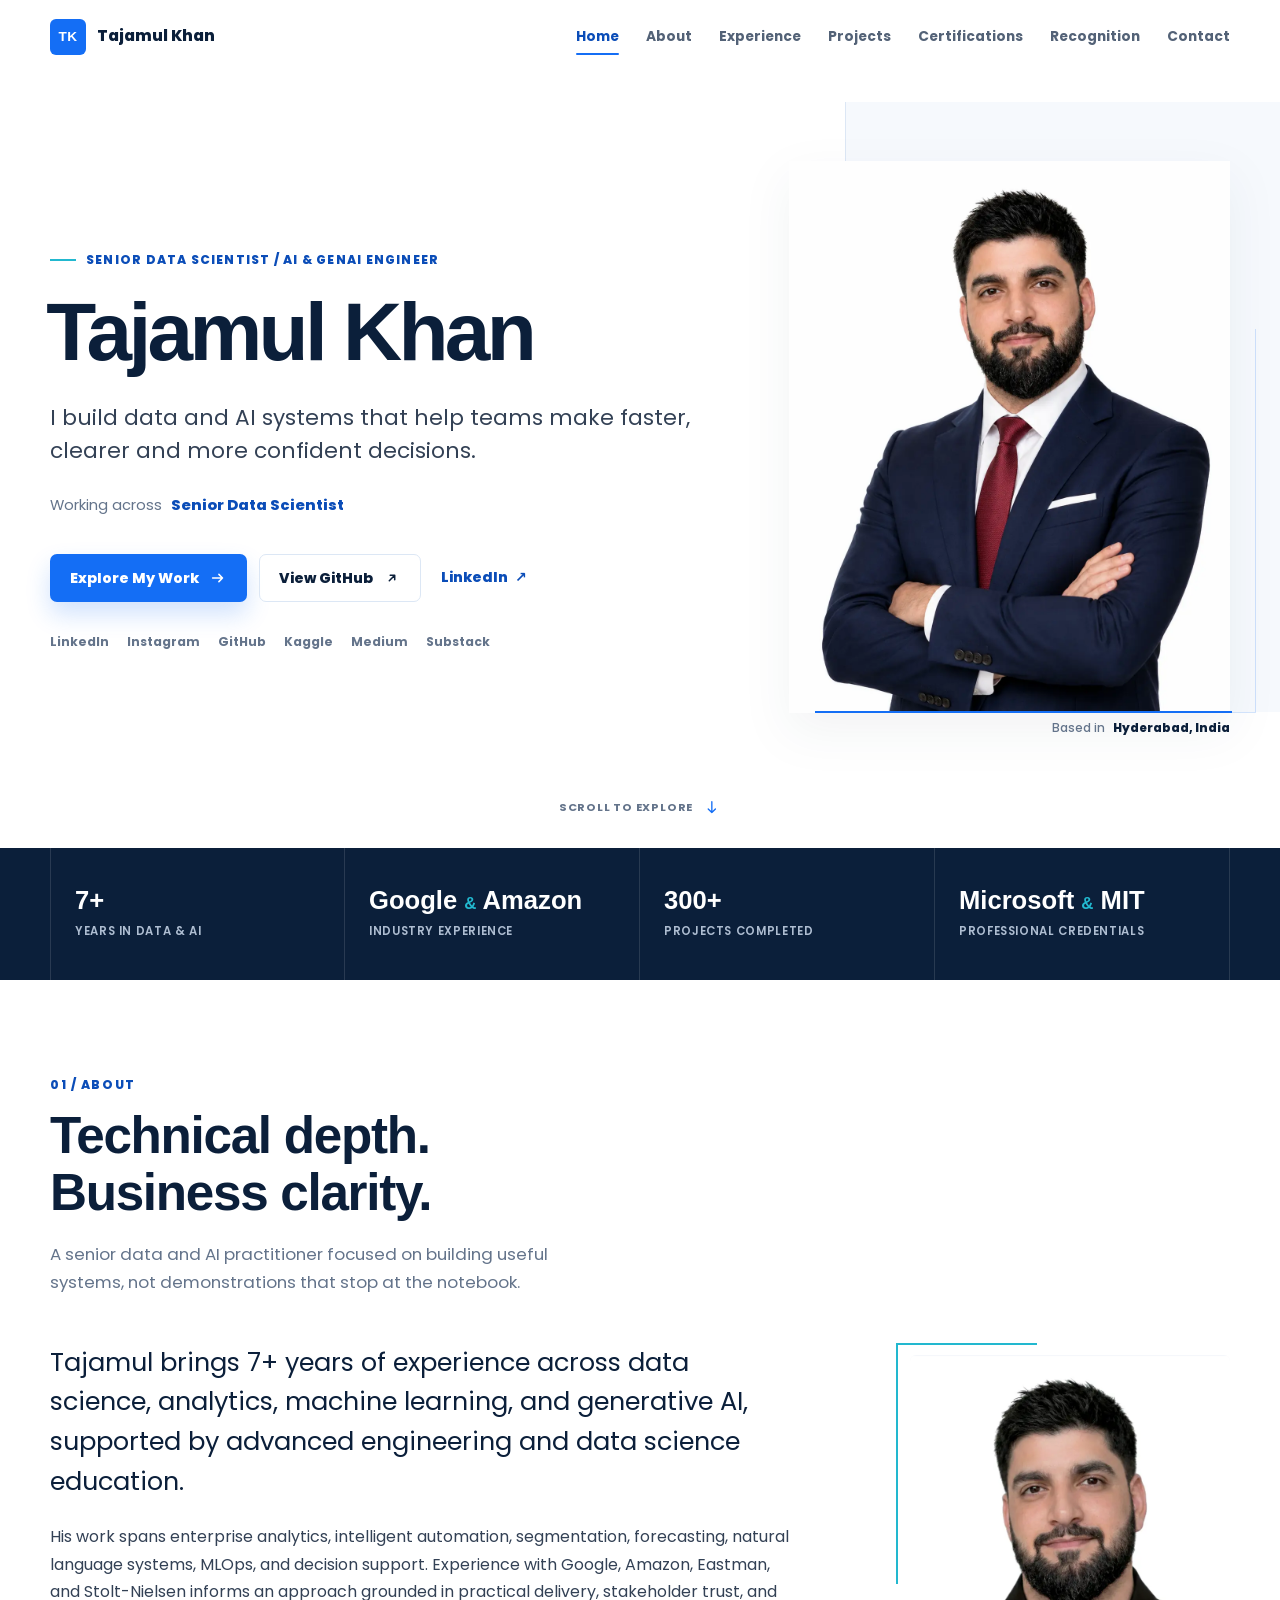
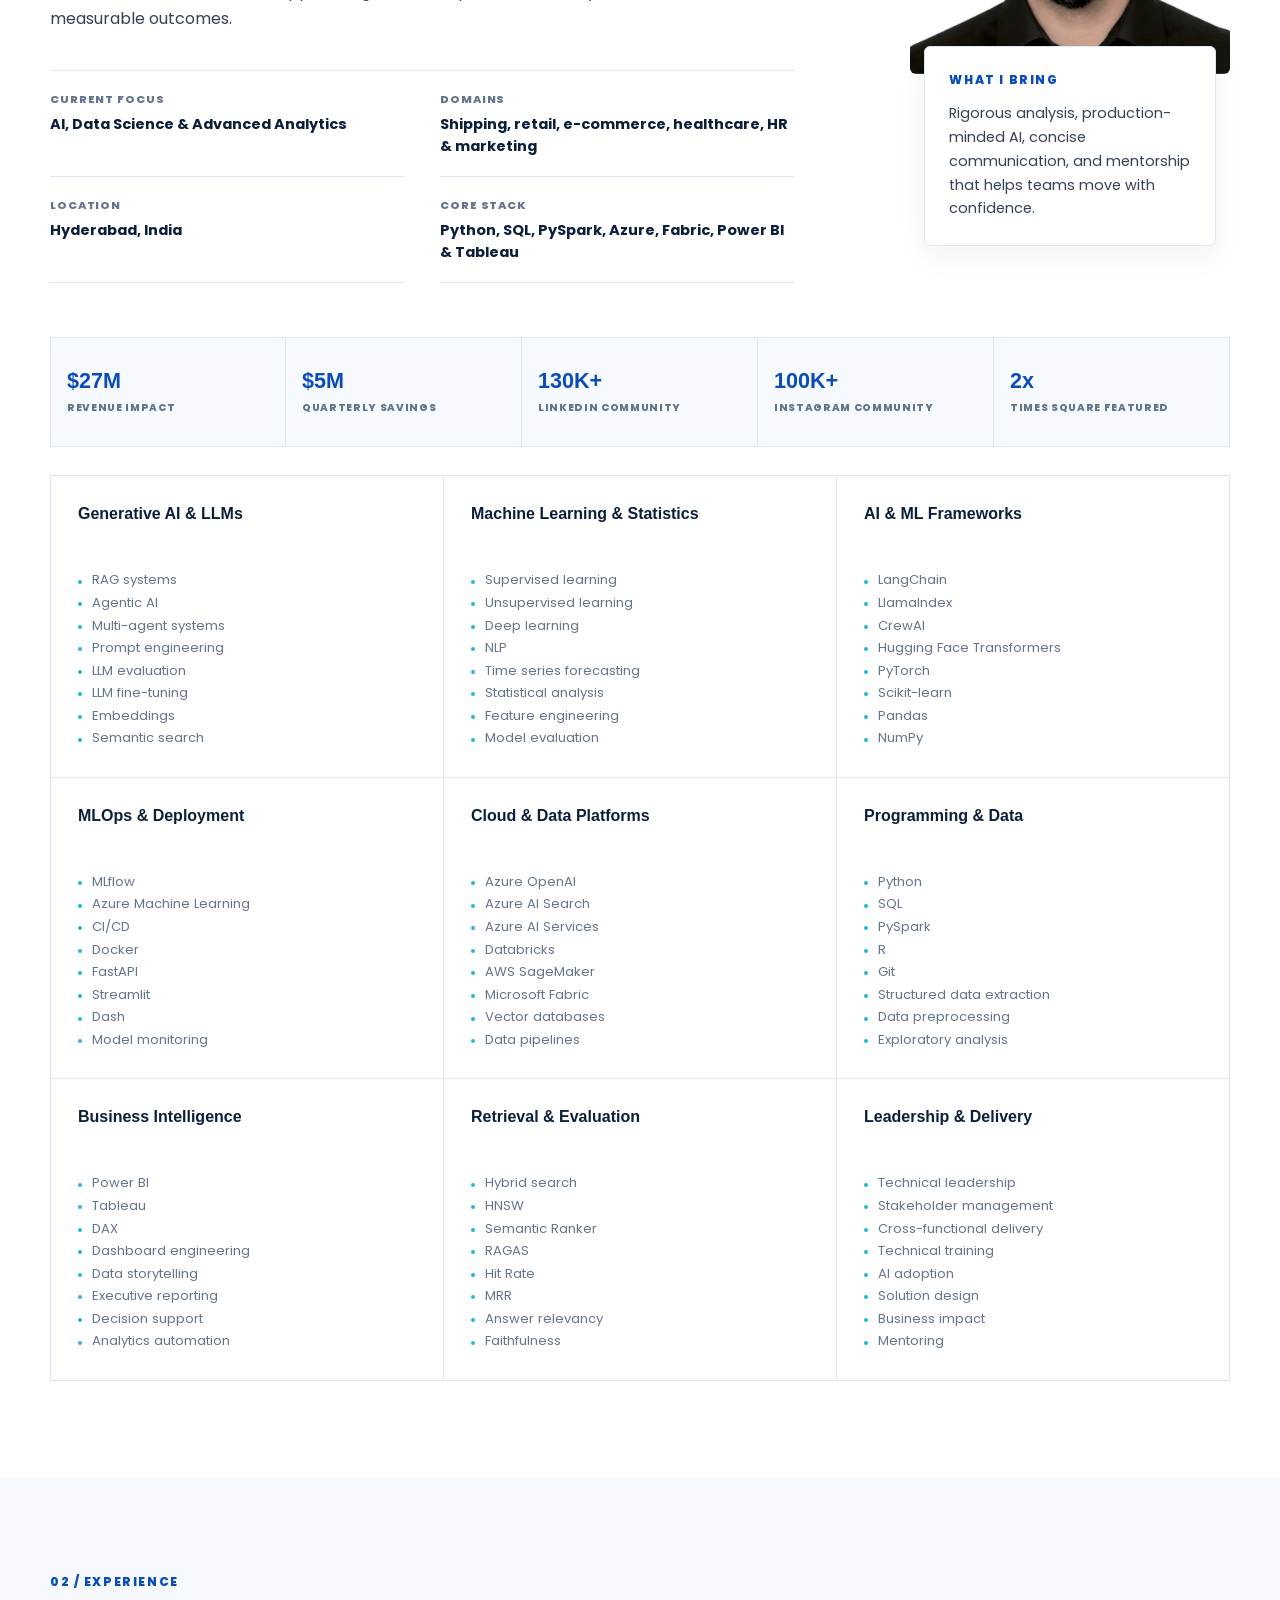
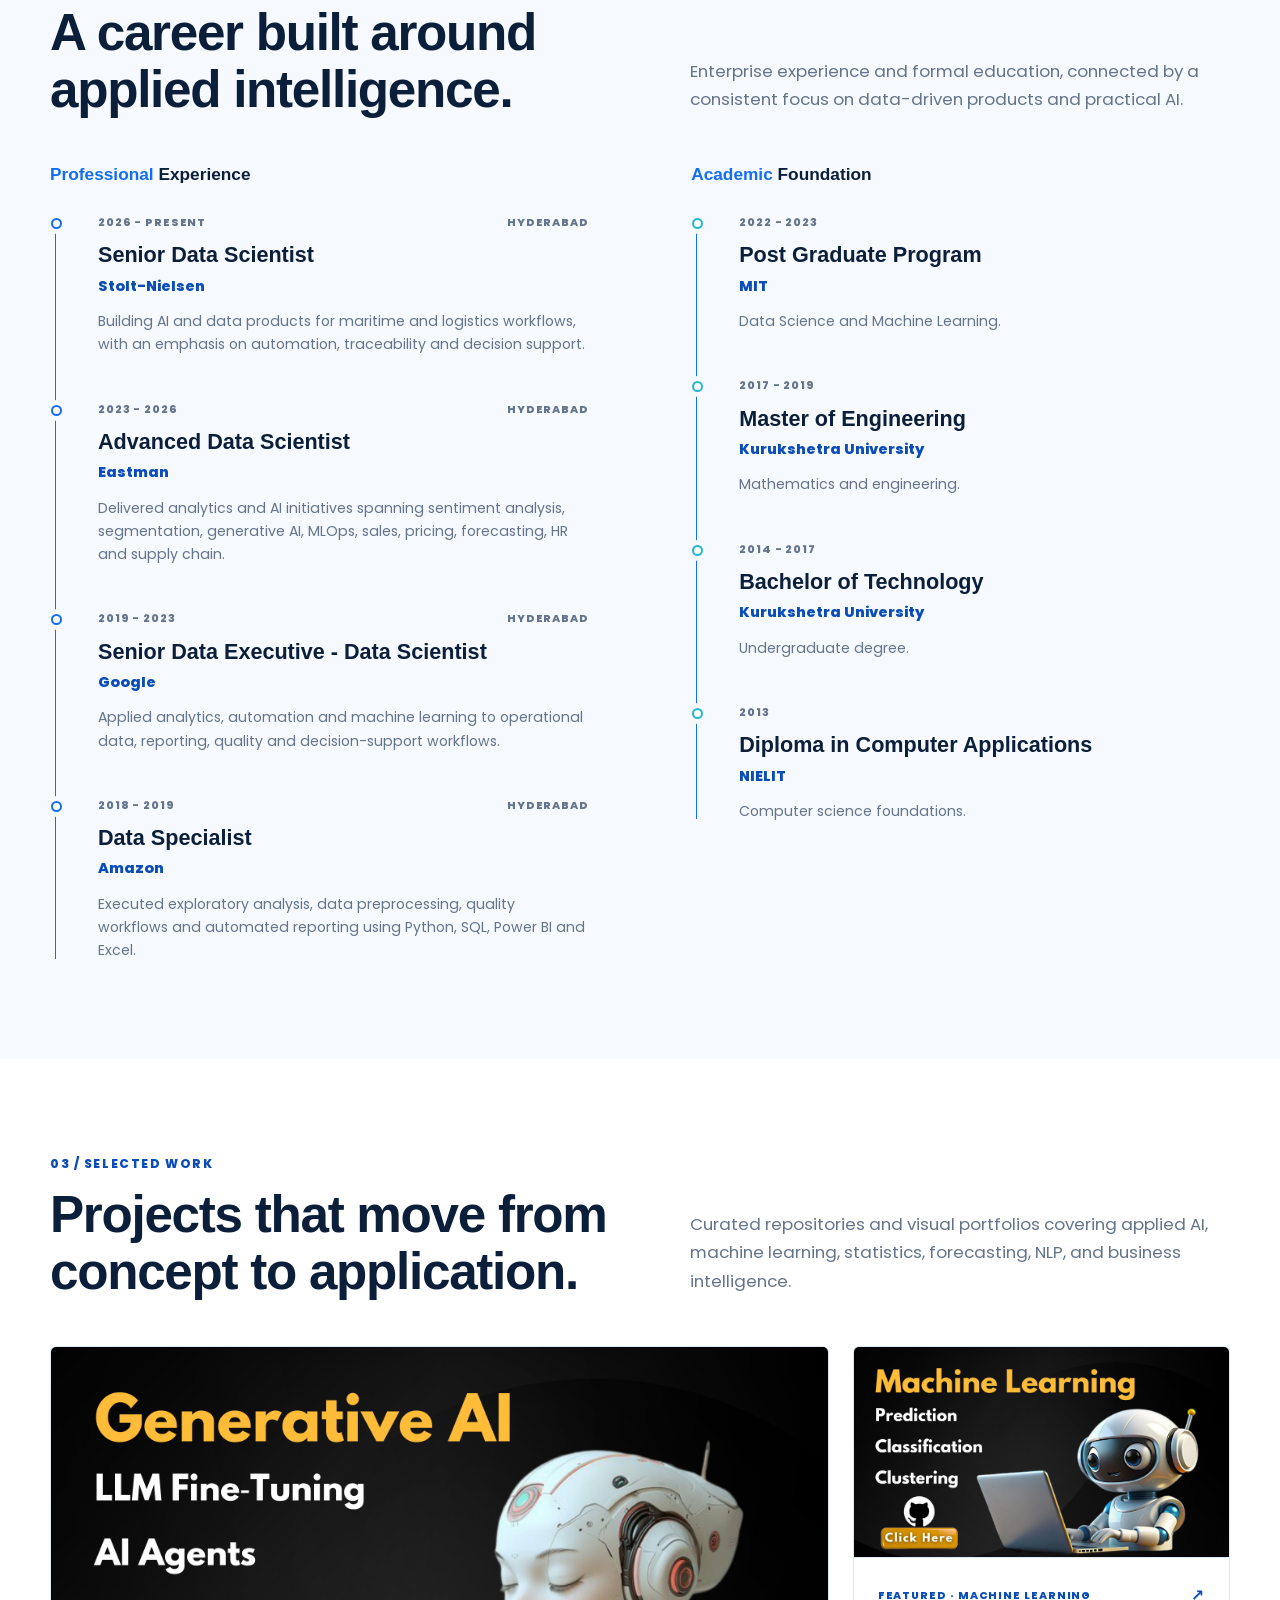
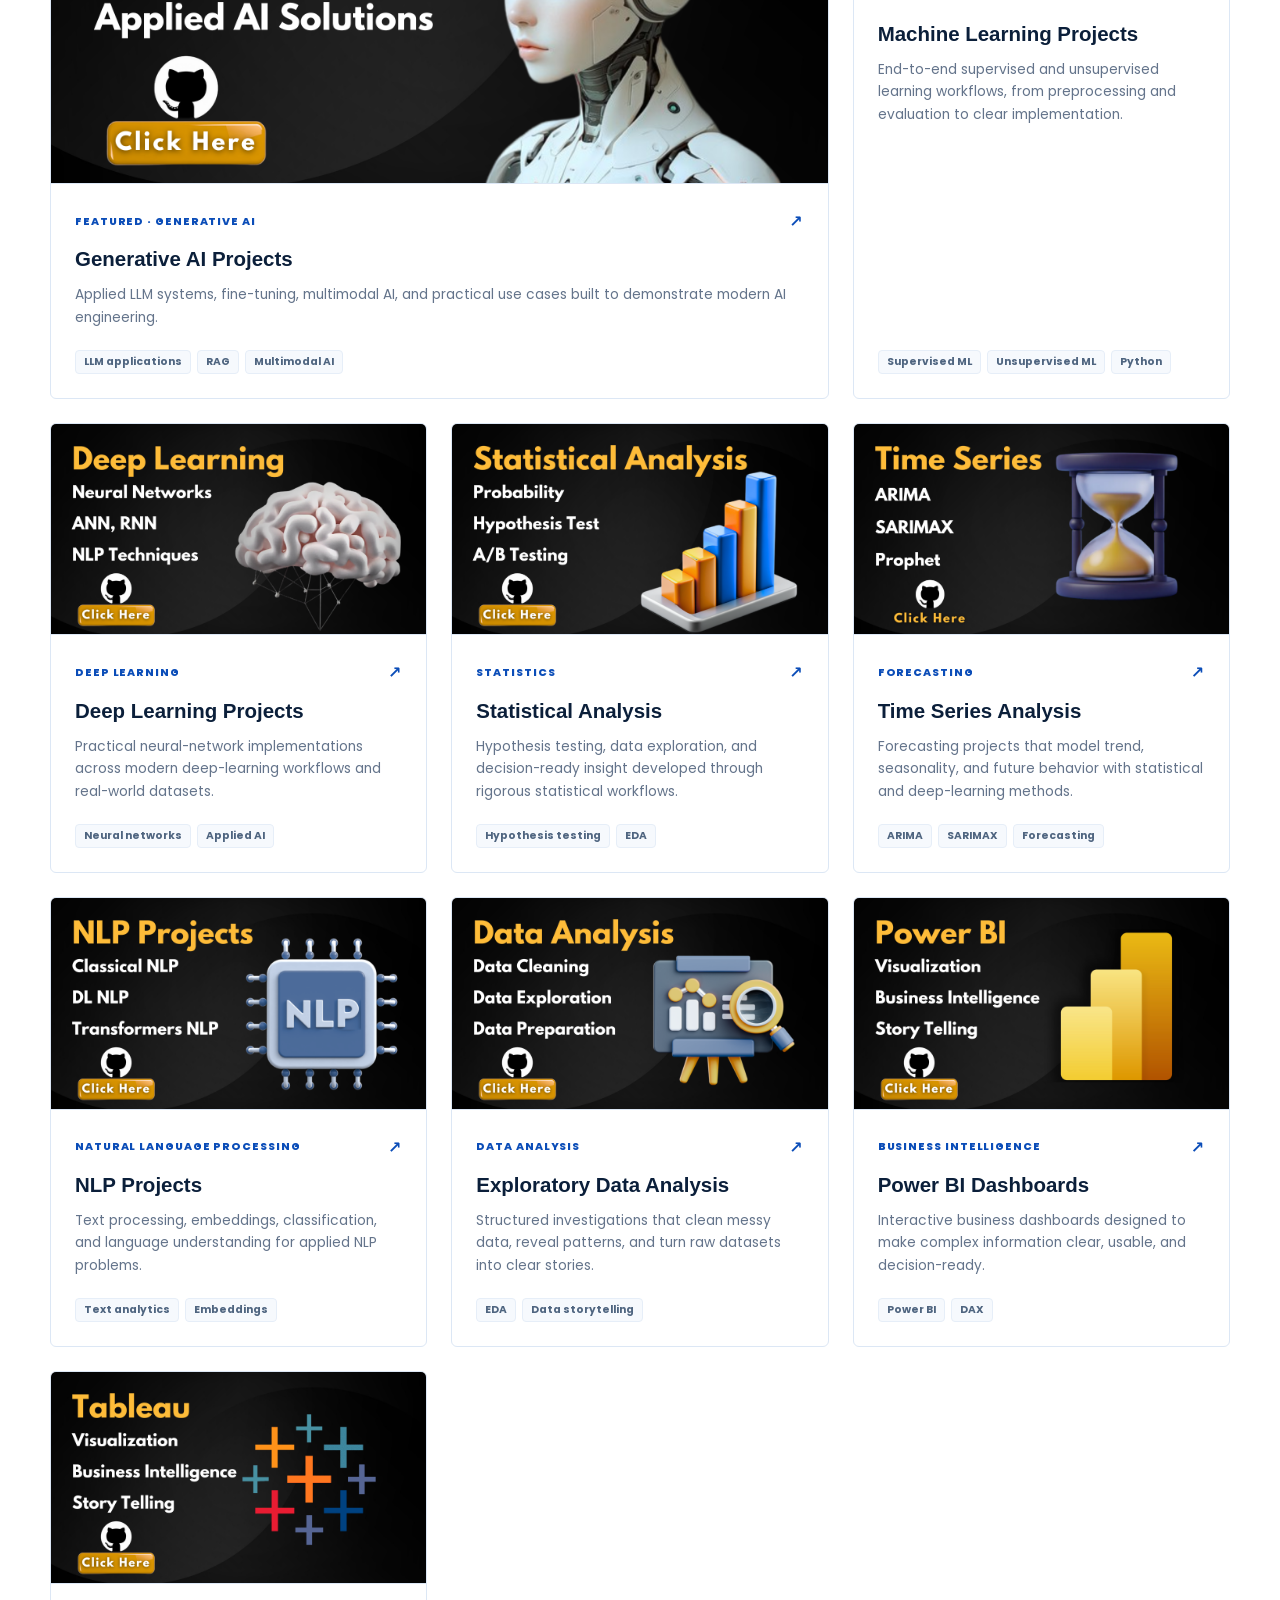
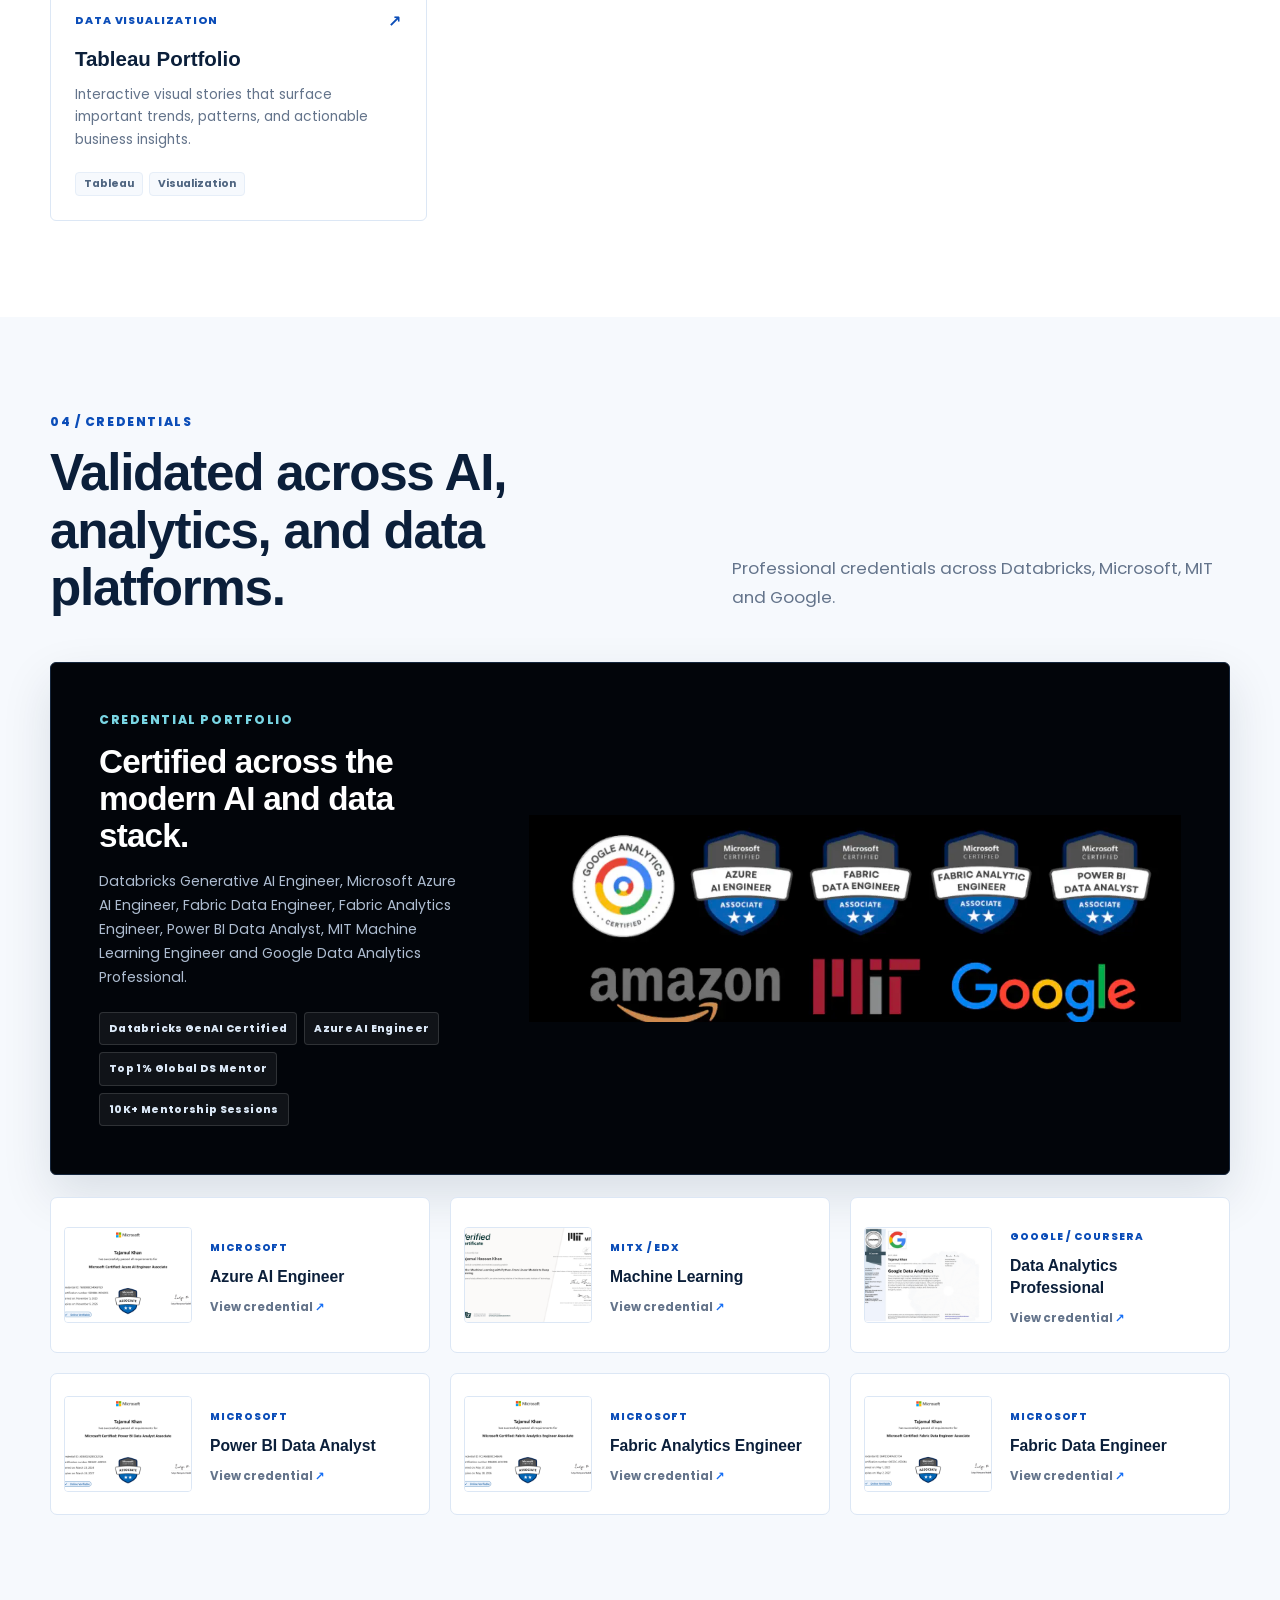
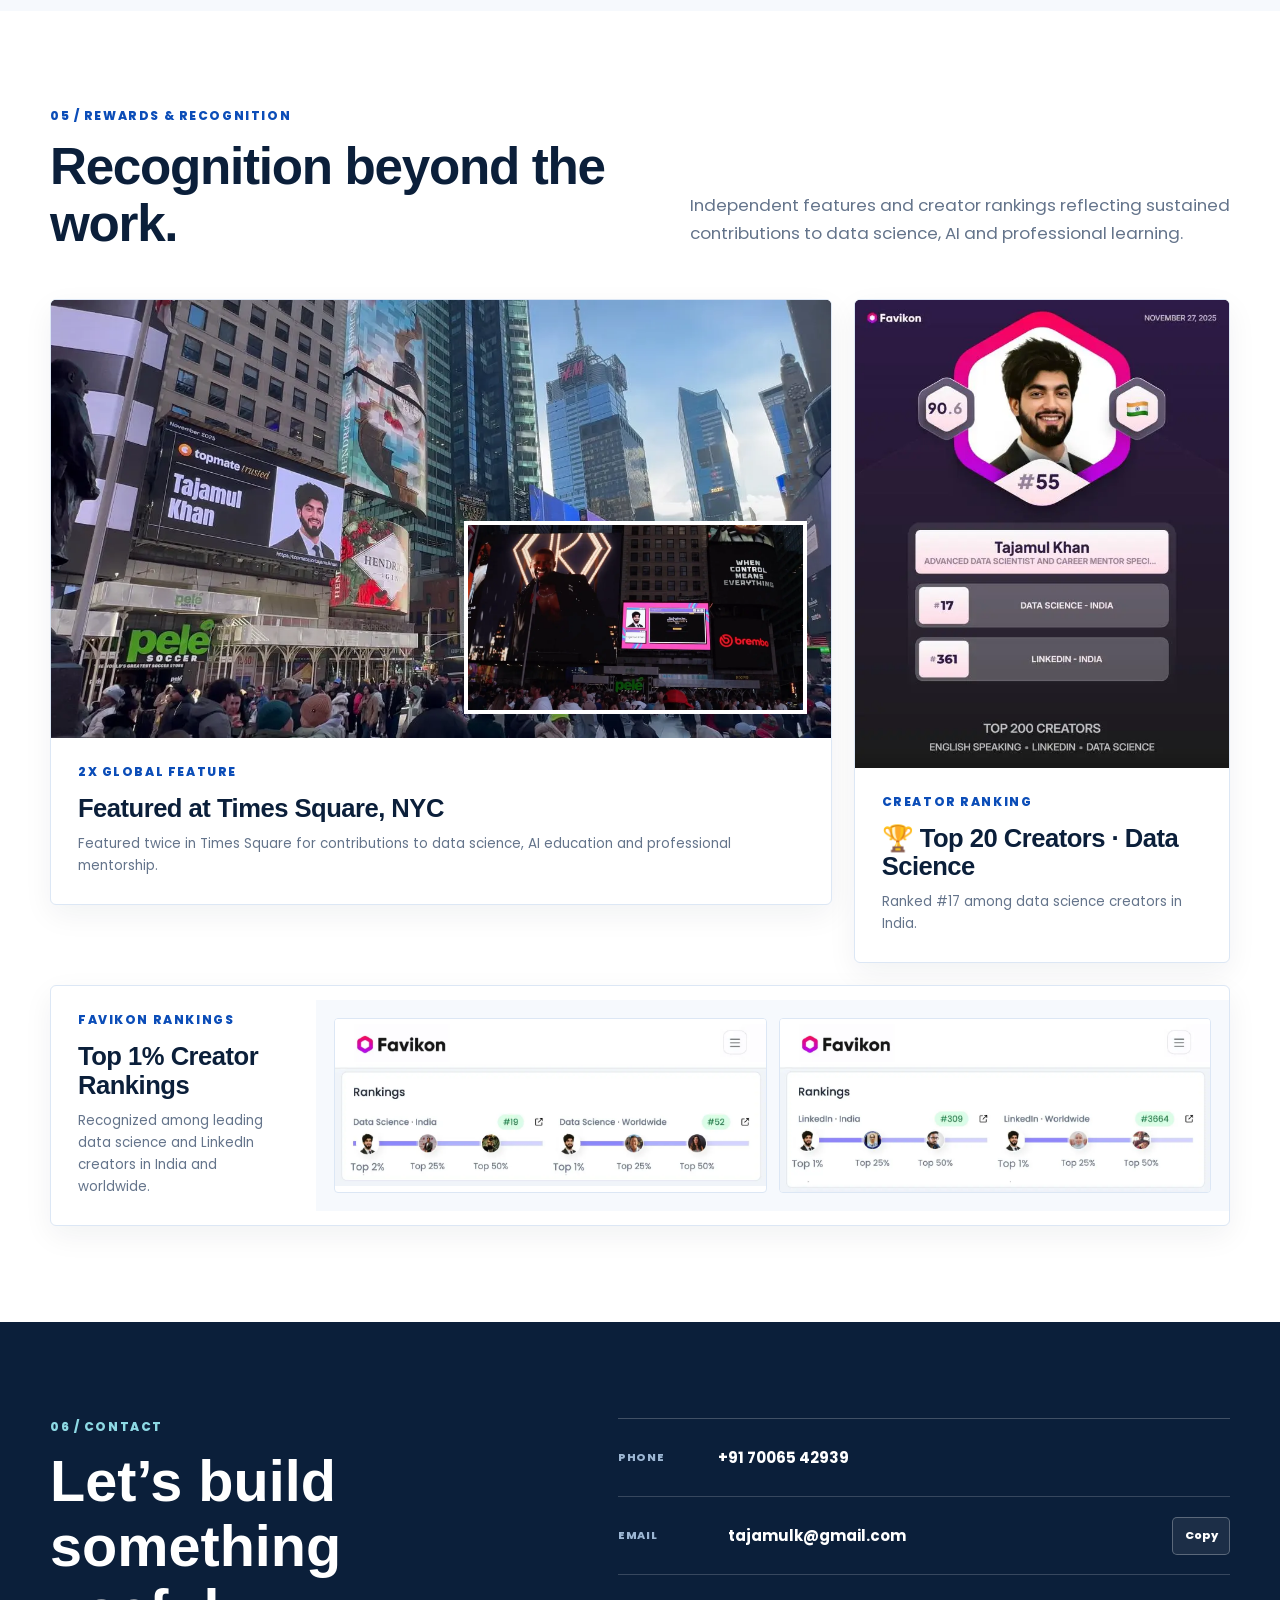
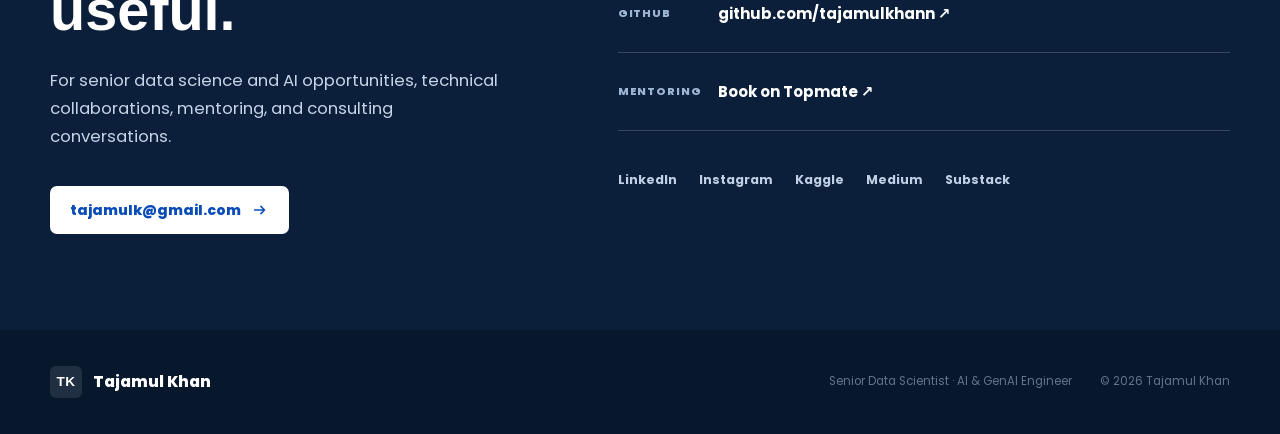
==== commit 2c3f8f52: "Update Topmate and contact links" ====
--- a/index.html
+++ b/index.html
@@ -331,14 +331,14 @@
             <p class="section-kicker">06 / Contact</p>
             <h2 id="contact-title">Let’s build something useful.</h2>
             <p>For senior data science and AI opportunities, technical collaborations, mentoring, and consulting conversations.</p>
-            <a class="button button-light" href="mailto:tajamulk@gmail.com">Start a conversation <svg aria-hidden="true" viewBox="0 0 20 20"><path d="M4 10h11M11 6l4 4-4 4"/></svg></a>
+            <a class="button button-light" href="mailto:tajamulk@gmail.com">tajamulk@gmail.com <svg aria-hidden="true" viewBox="0 0 20 20"><path d="M4 10h11M11 6l4 4-4 4"/></svg></a>
           </div>
 
           <div class="contact-panel reveal" data-delay="100">
             <div class="contact-row"><span>Phone</span><a href="tel://7006542939">+91 70065 42939</a></div>
             <div class="contact-row contact-email"><span>Email</span><a href="mailto:tajamulk@gmail.com">tajamulk@gmail.com</a><button type="button" data-copy-email aria-label="Copy email address">Copy</button></div>
             <div class="contact-row"><span>GitHub</span><a href="https://github.com/tajamulkhann" target="_blank" rel="noopener noreferrer">github.com/tajamulkhann <b aria-hidden="true">↗</b></a></div>
-            <div class="contact-row"><span>Mentoring</span><a href="https://topmate.io/tajamulkhan/1839257/pay" target="_blank" rel="noopener noreferrer">Book on Topmate <b aria-hidden="true">↗</b></a></div>
+            <div class="contact-row"><span>Mentoring</span><a href="https://topmate.io/tajamulkhan" target="_blank" rel="noopener noreferrer">Book on Topmate <b aria-hidden="true">↗</b></a></div>
             <div class="contact-socials" aria-label="More social profiles">
               <a href="https://www.linkedin.com/in/tajamulkhann/" target="_blank" rel="noopener noreferrer">LinkedIn</a>
               <a href="https://www.instagram.com/tajamul.codes/" target="_blank" rel="noopener noreferrer">Instagram</a>
--- a/css/portfolio.css
+++ b/css/portfolio.css
@@ -1281,6 +1281,7 @@
 .recognition-grid {
   display: grid;
   grid-template-columns: minmax(0, 1.35fr) minmax(300px, 0.65fr);
+  align-items: start;
   gap: 22px;
 }
 
@@ -1299,15 +1300,24 @@
 }
 
 .times-square-gallery {
-  display: grid;
-  grid-template-columns: repeat(2, minmax(0, 1fr));
-  gap: 2px;
-  background: var(--border);
+  position: relative;
+  overflow: hidden;
+  background: #0a1524;
 }
 
 .times-square-gallery picture {
+  display: block;
   aspect-ratio: 16 / 9;
   overflow: hidden;
+}
+
+.times-square-gallery picture:last-child {
+  position: absolute;
+  right: 24px;
+  bottom: 24px;
+  width: 44%;
+  border: 4px solid var(--white);
+  box-shadow: 0 18px 42px rgba(6, 19, 36, 0.28);
 }
 
 .recognition-creator {
@@ -2000,7 +2010,19 @@
     font-size: 1.7rem;
   }
 
-  .times-square-gallery,
+  .times-square-gallery {
+    display: grid;
+    grid-template-columns: 1fr;
+    gap: 2px;
+  }
+
+  .times-square-gallery picture:last-child {
+    position: static;
+    width: auto;
+    border: 0;
+    box-shadow: none;
+  }
+
   .ranking-gallery {
     grid-template-columns: 1fr;
   }
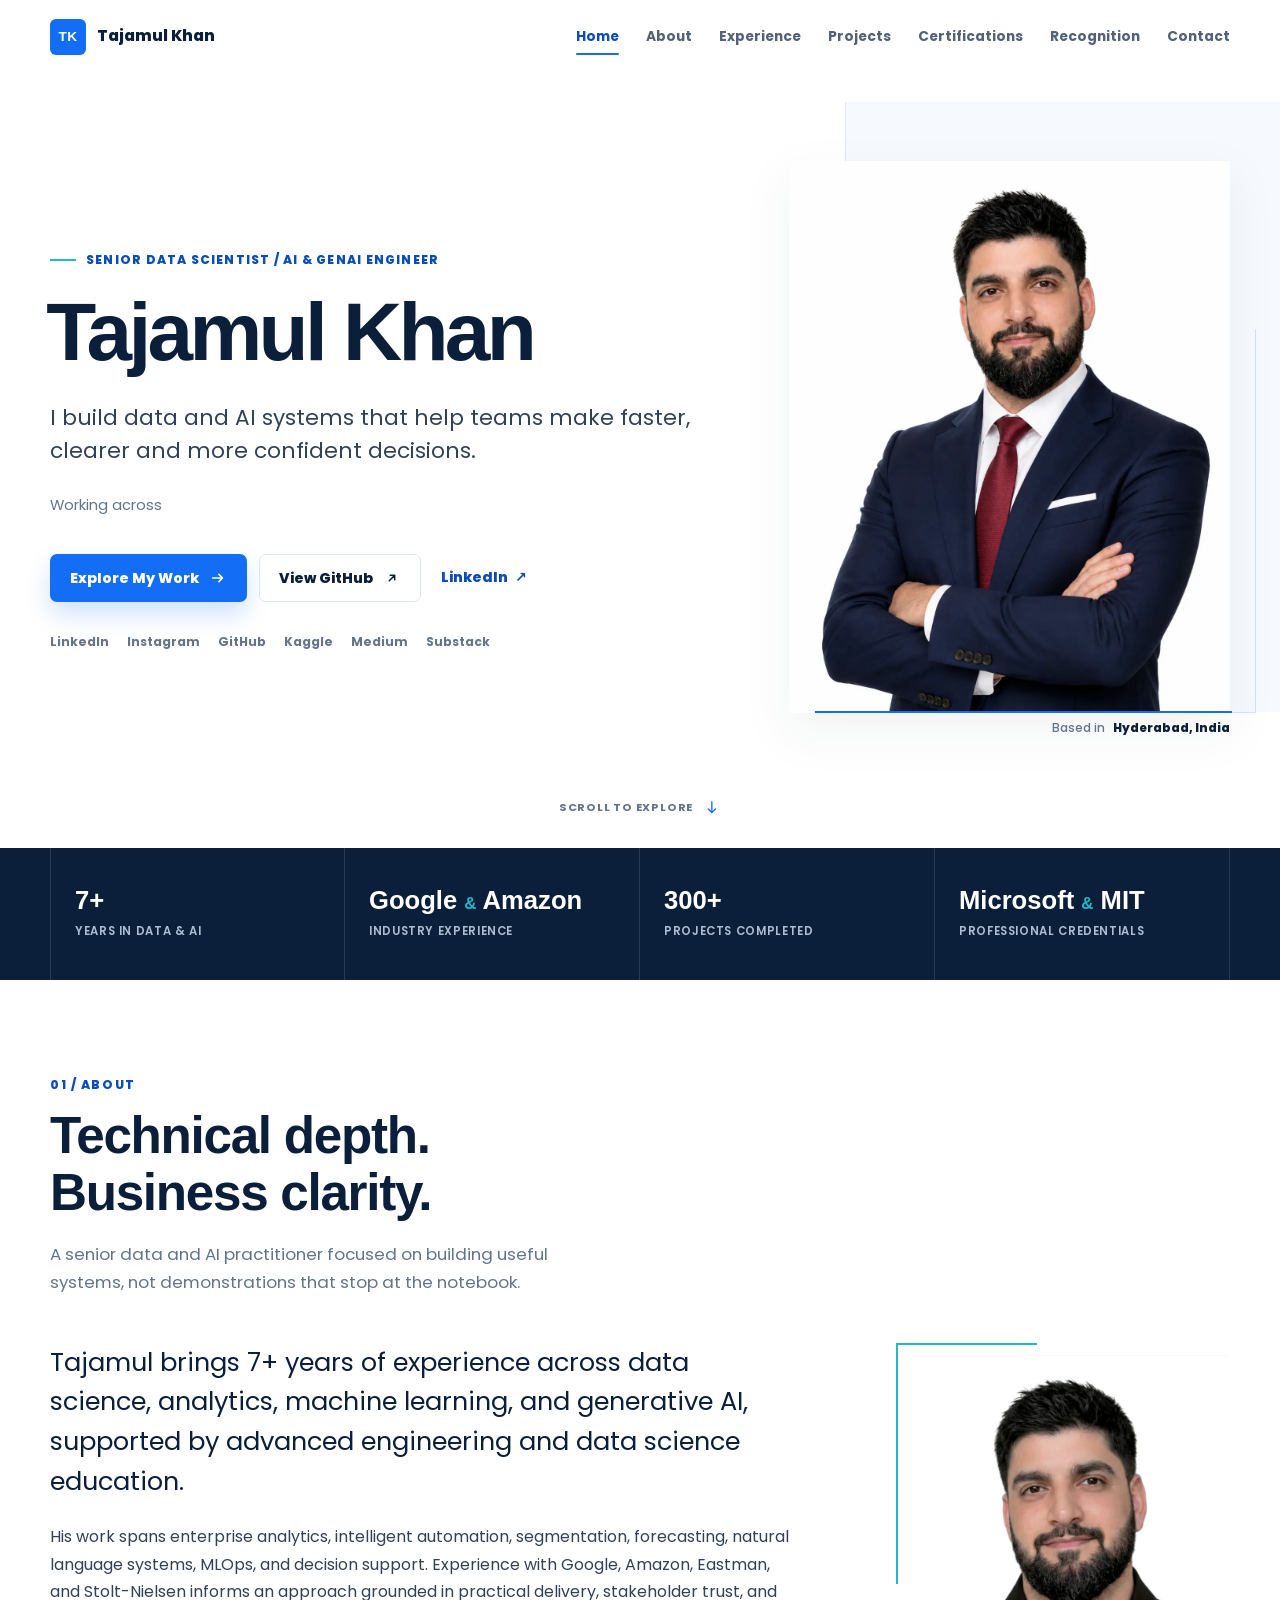
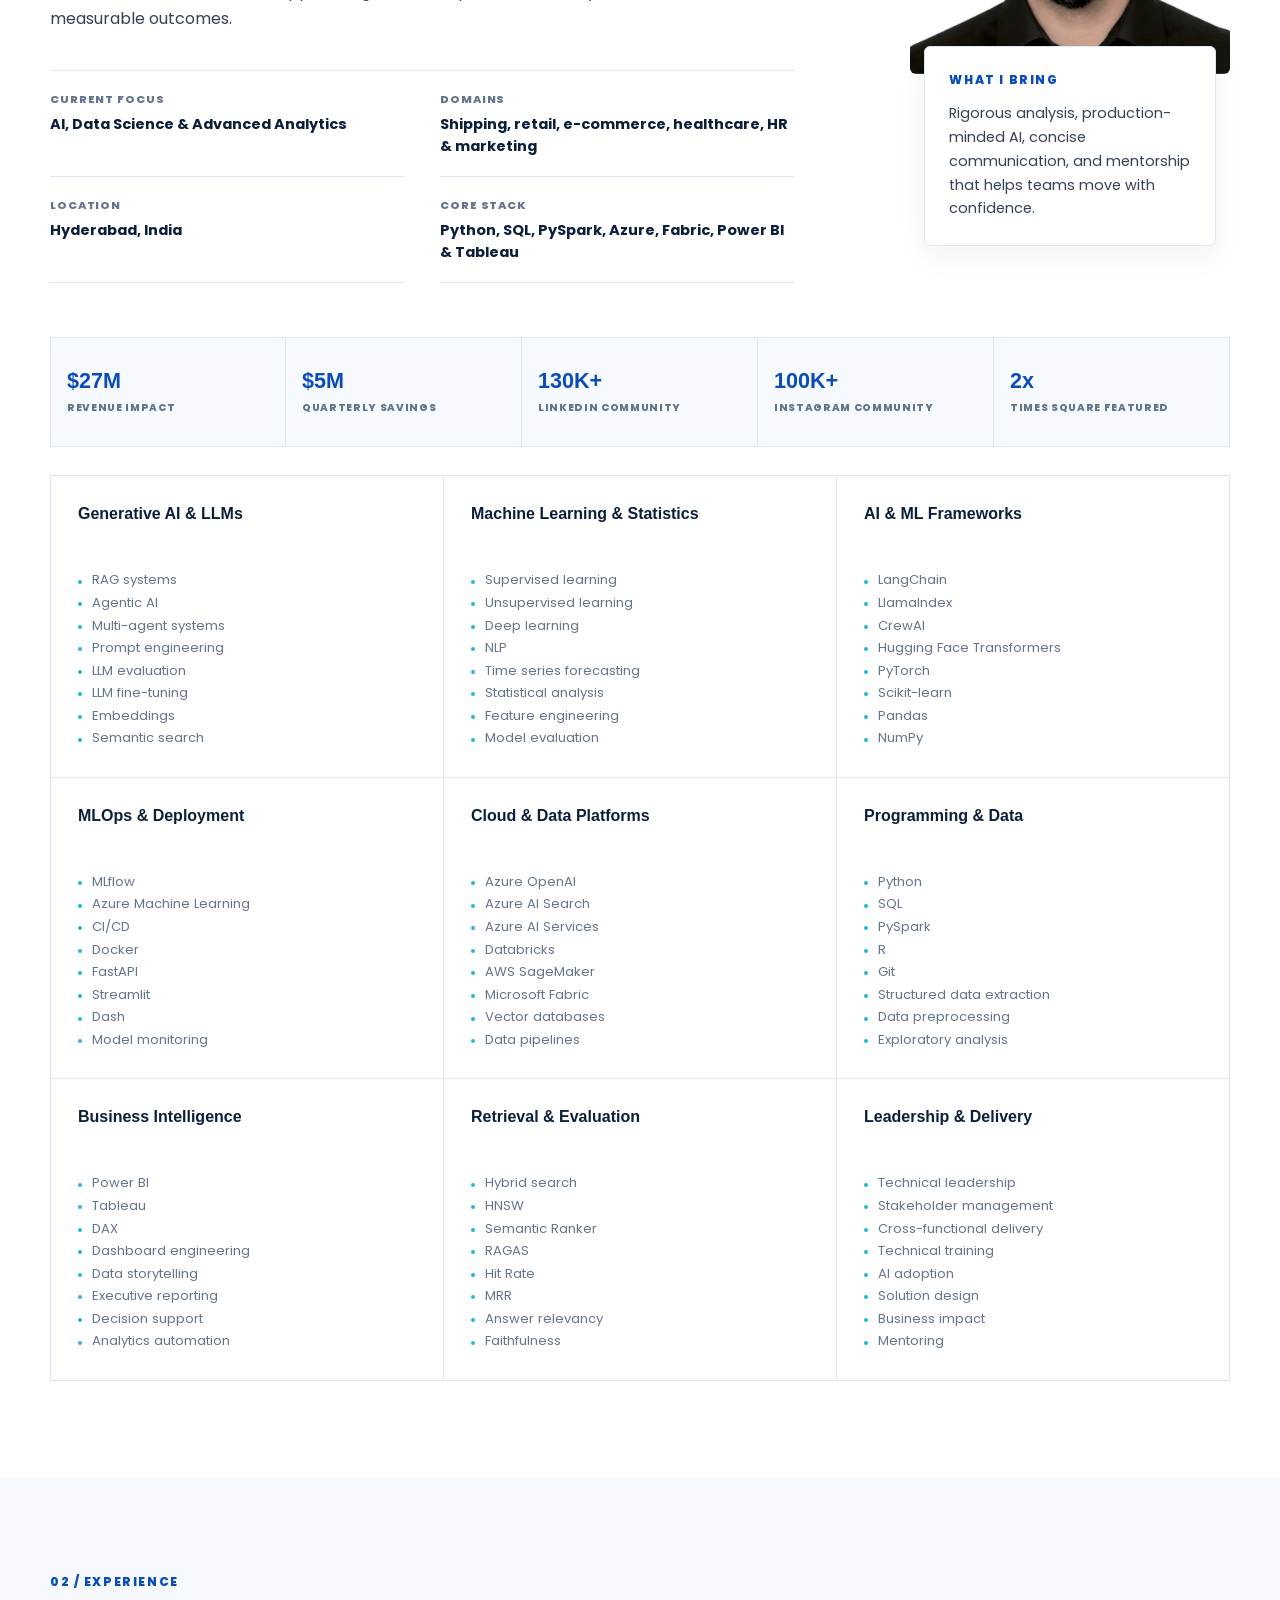
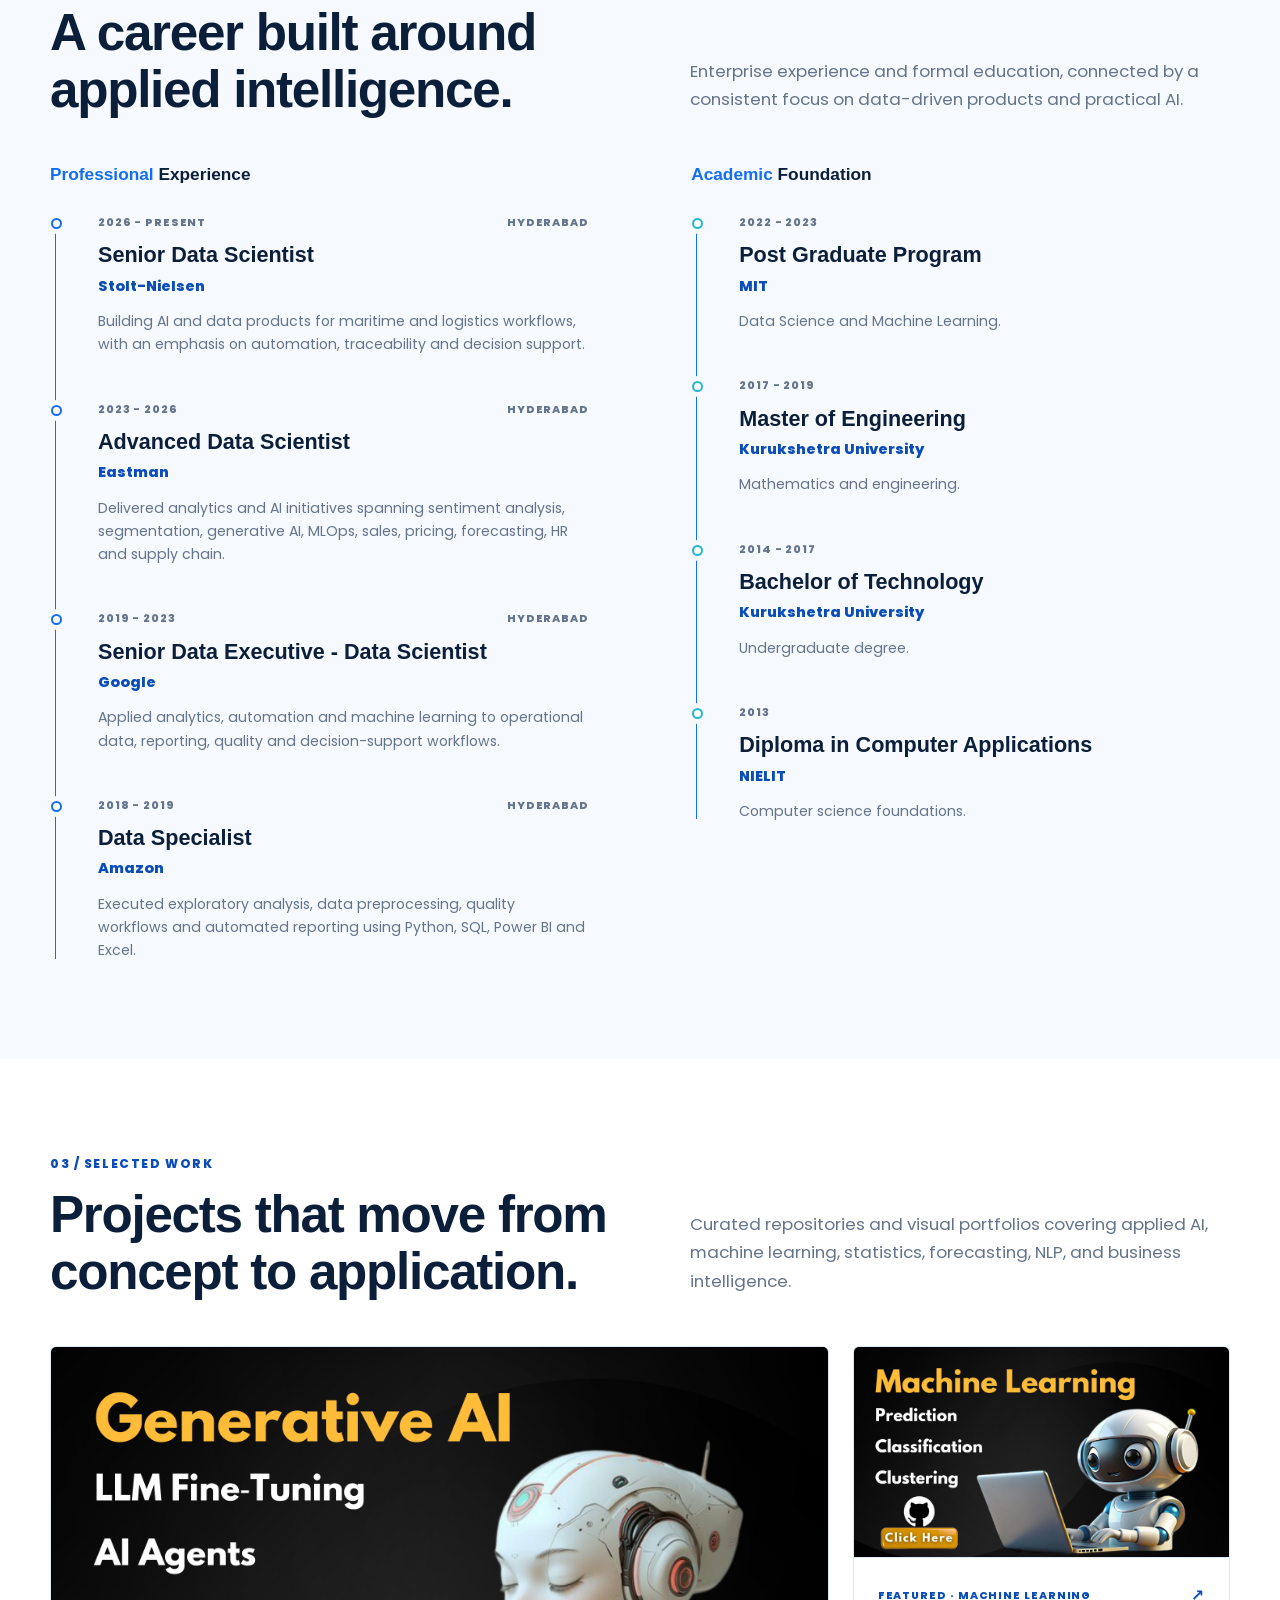
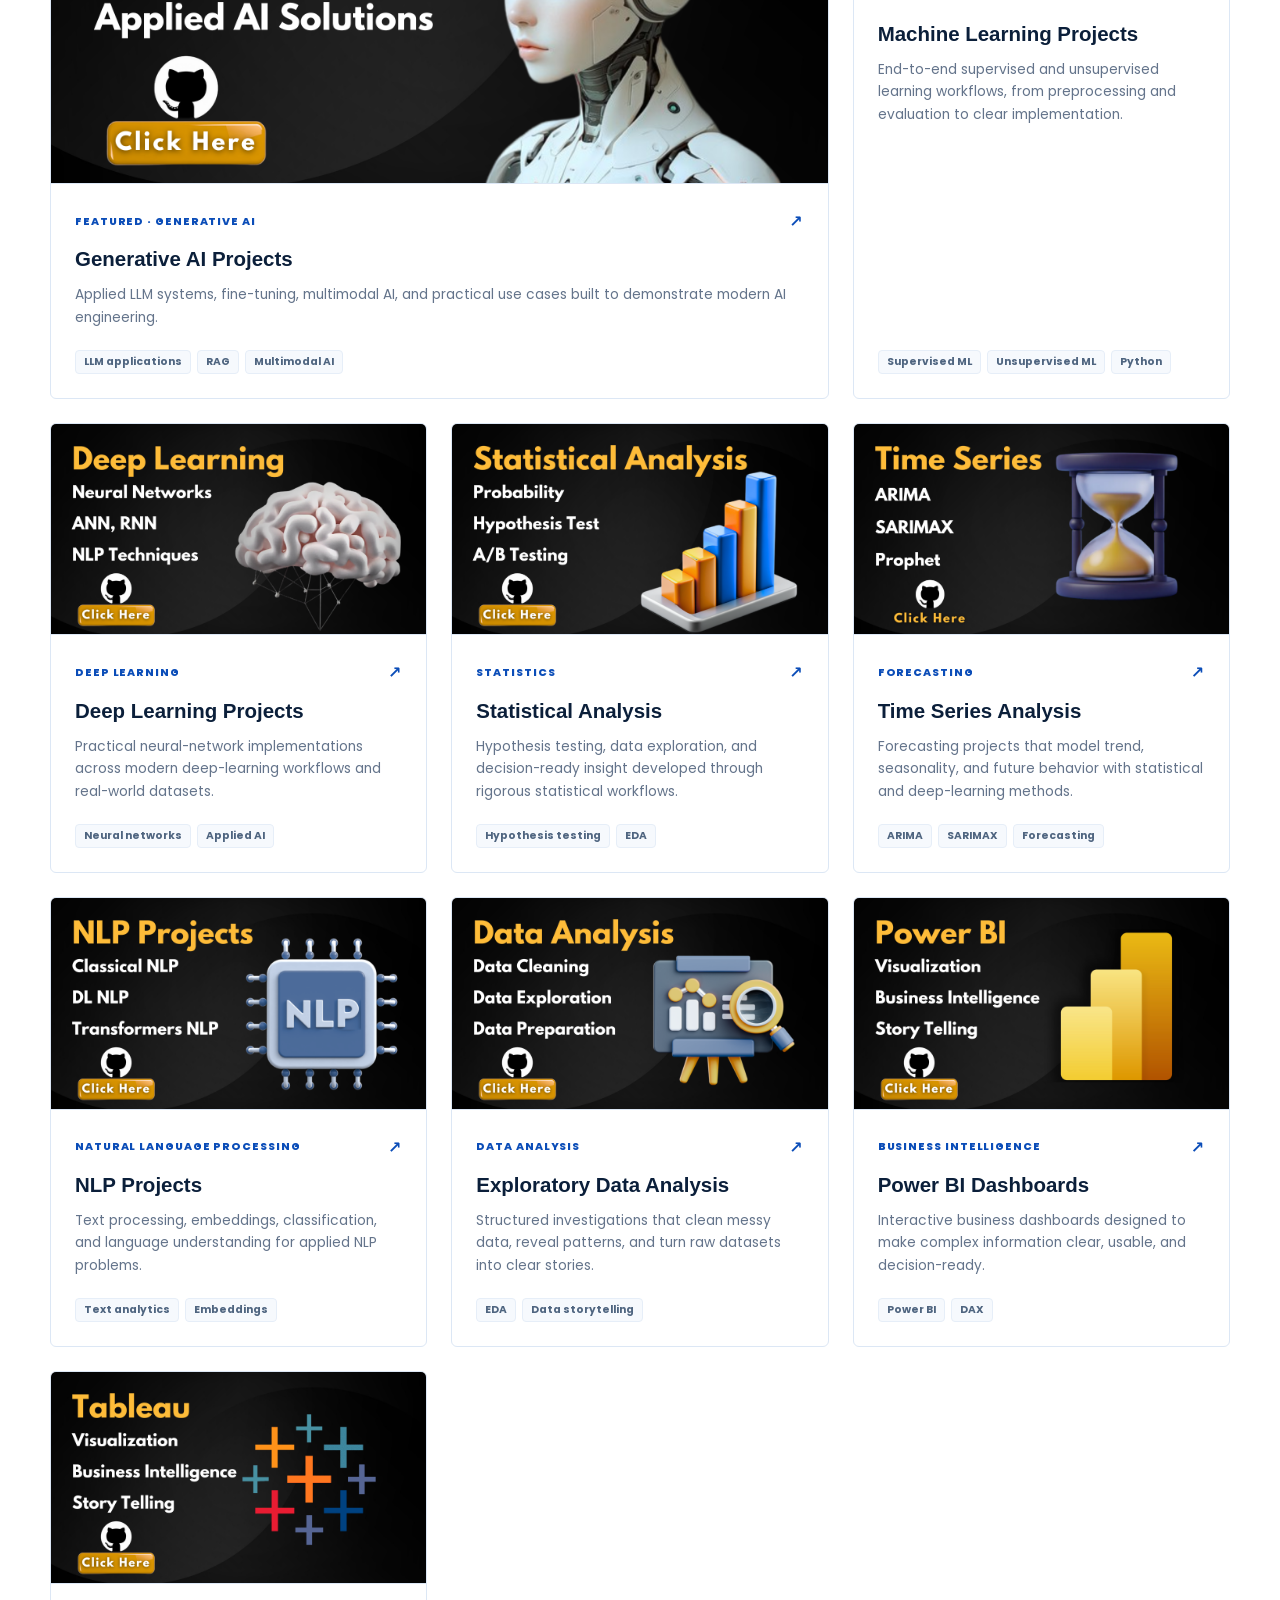
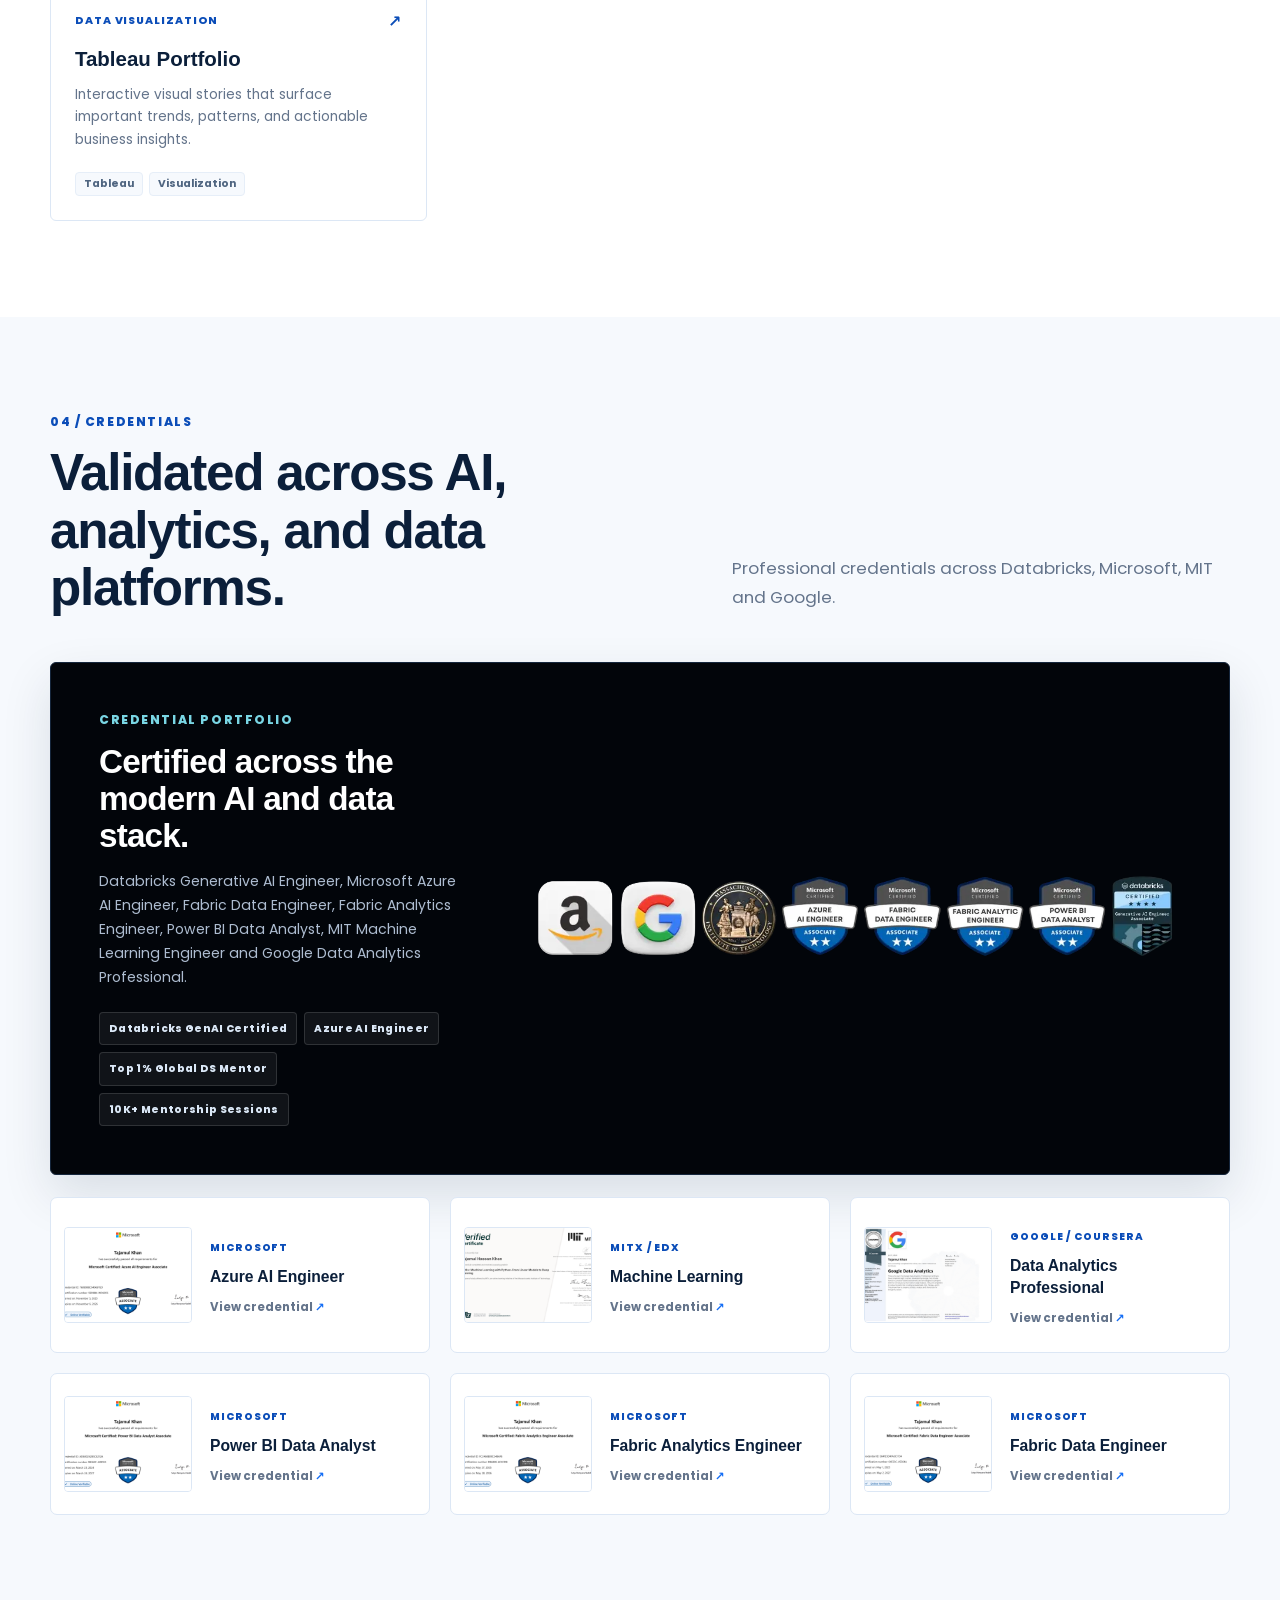
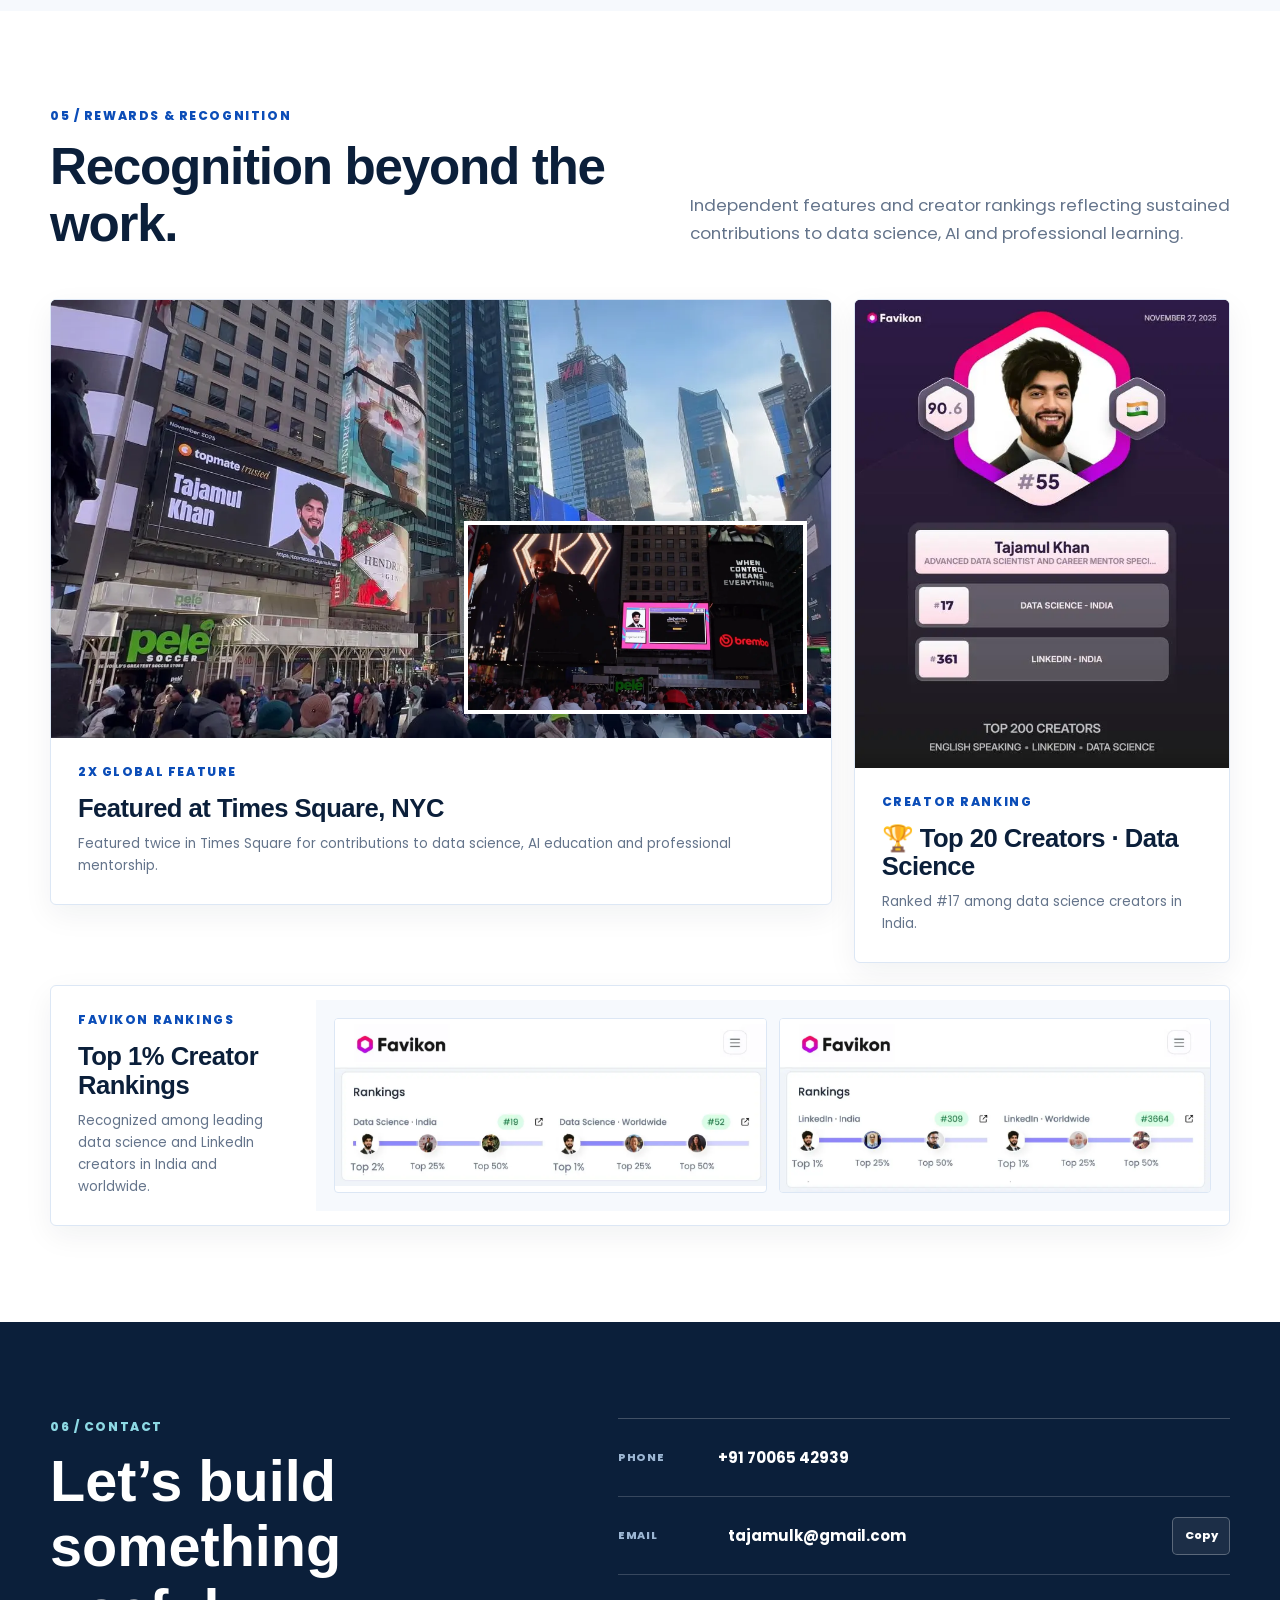
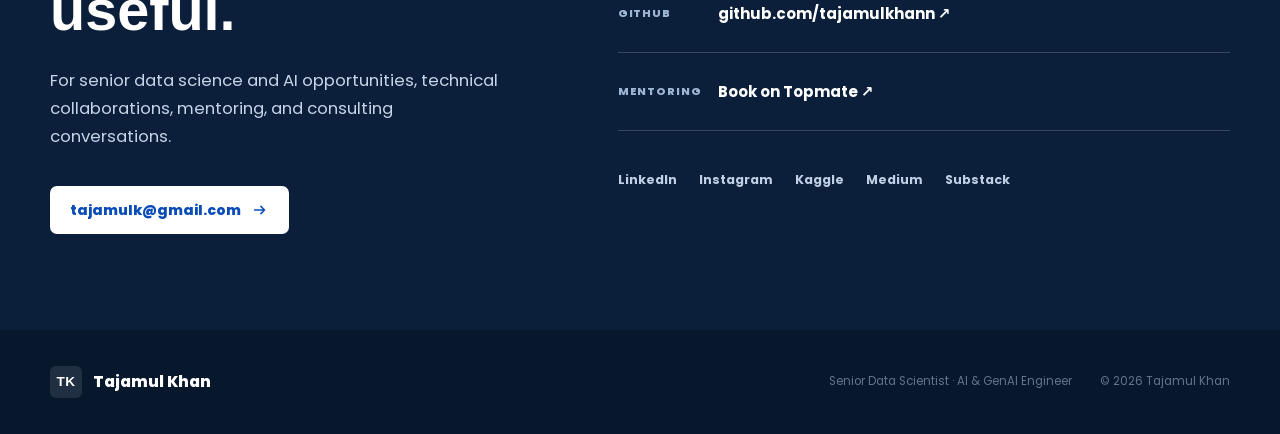
==== commit c13736ee: "Replace credential badge artwork" ====
--- a/index.html
+++ b/index.html
@@ -278,7 +278,7 @@
             </div>
             <picture>
               <source srcset="images/credential-badges.webp" type="image/webp">
-              <img src="images/credential-badges.png" width="1226" height="390" loading="lazy" decoding="async" alt="Google Analytics, Microsoft Azure AI Engineer, Fabric Data Engineer, Fabric Analytics Engineer and Power BI Data Analyst badges with Amazon, MIT and Google logos">
+              <img src="images/credential-badges.png" width="1109" height="225" loading="lazy" decoding="async" alt="Amazon, Google, MIT, Microsoft Azure AI Engineer, Fabric Data Engineer, Fabric Analytics Engineer, Power BI Data Analyst and Databricks Generative AI Engineer badges">
             </picture>
           </div>
 
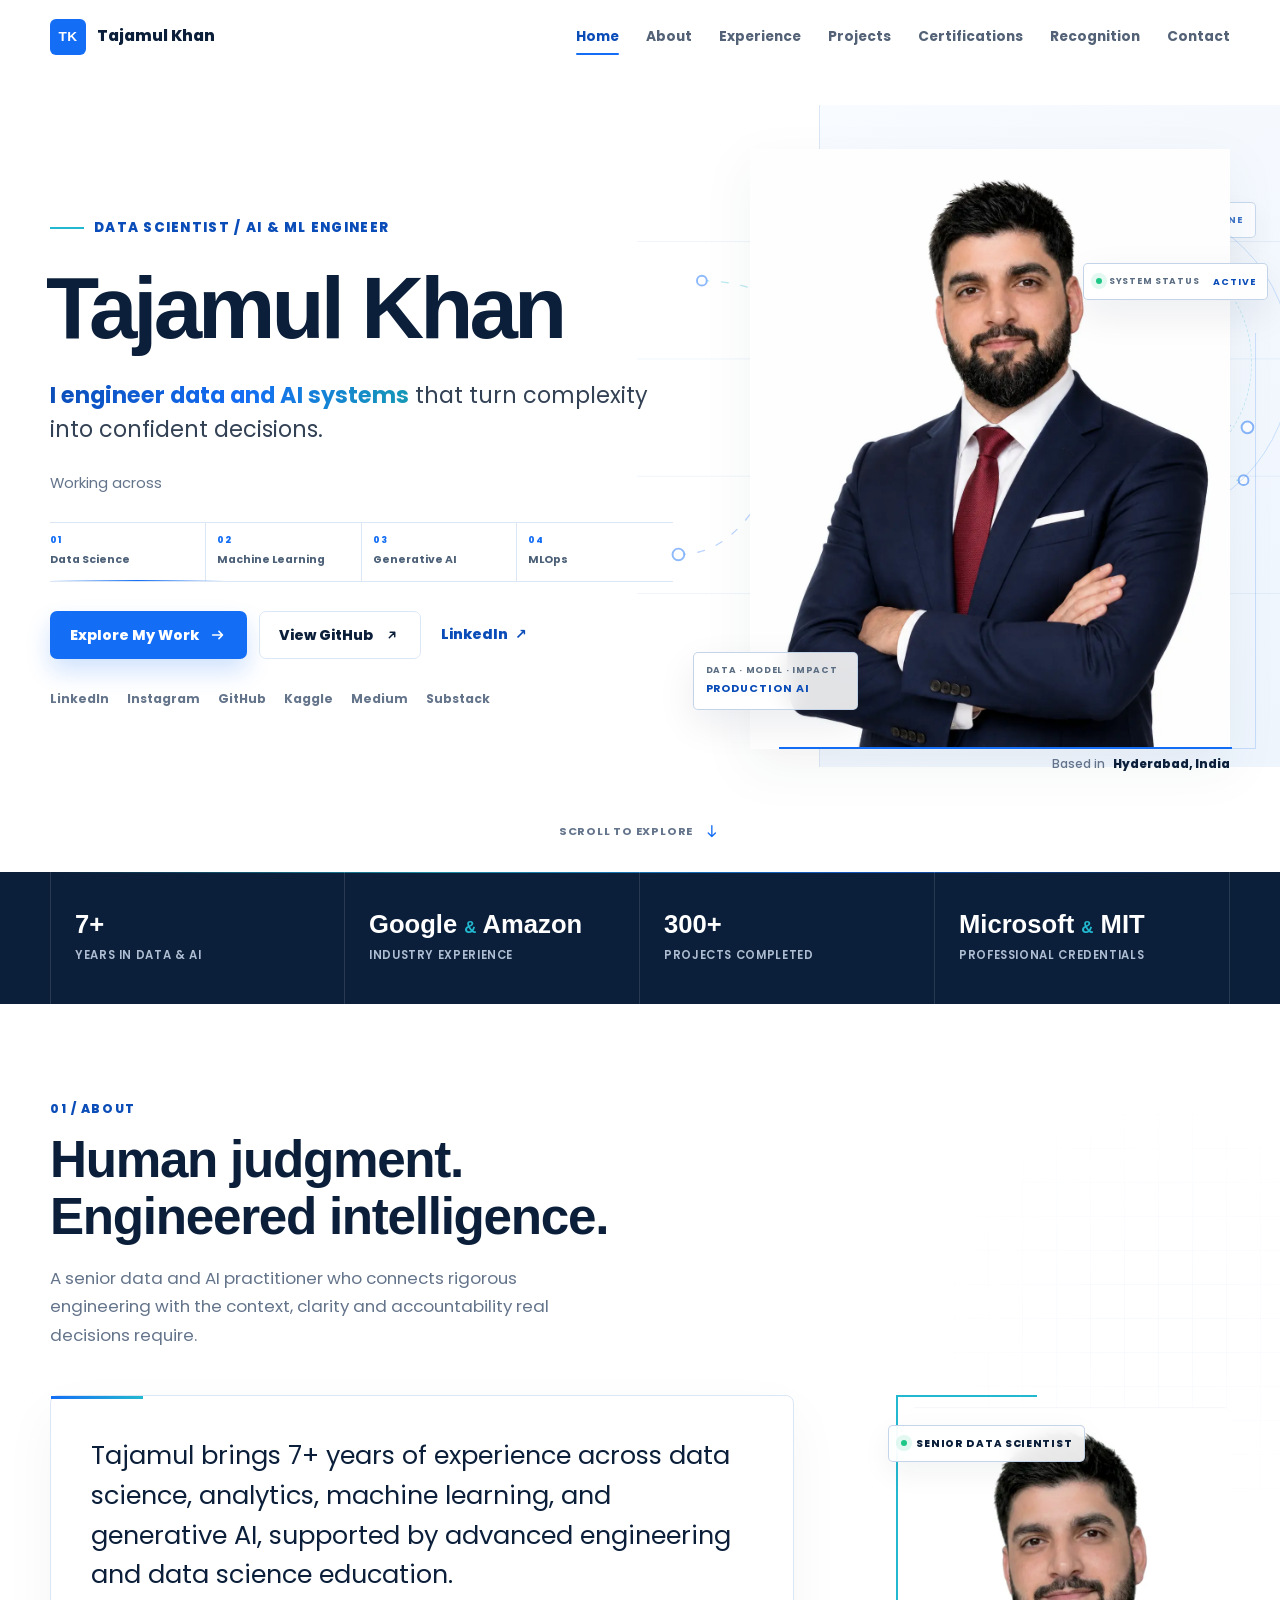
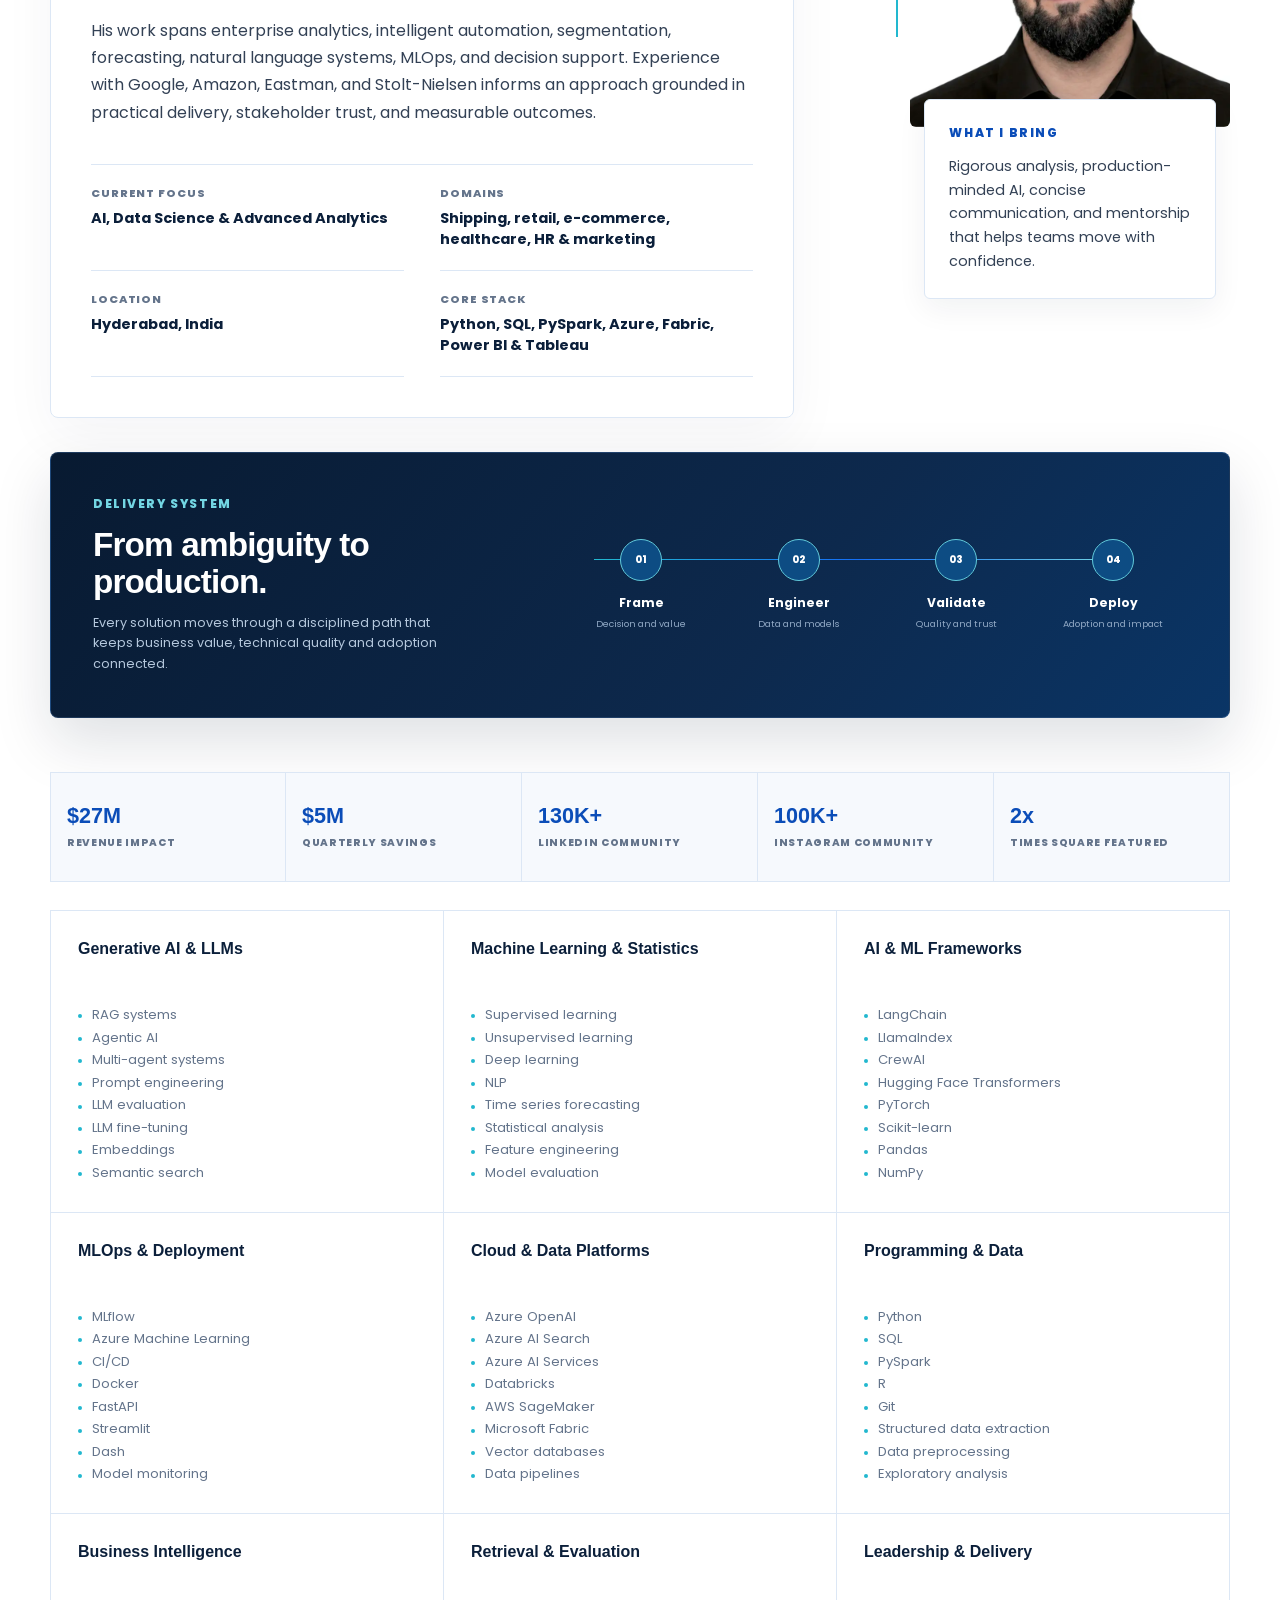
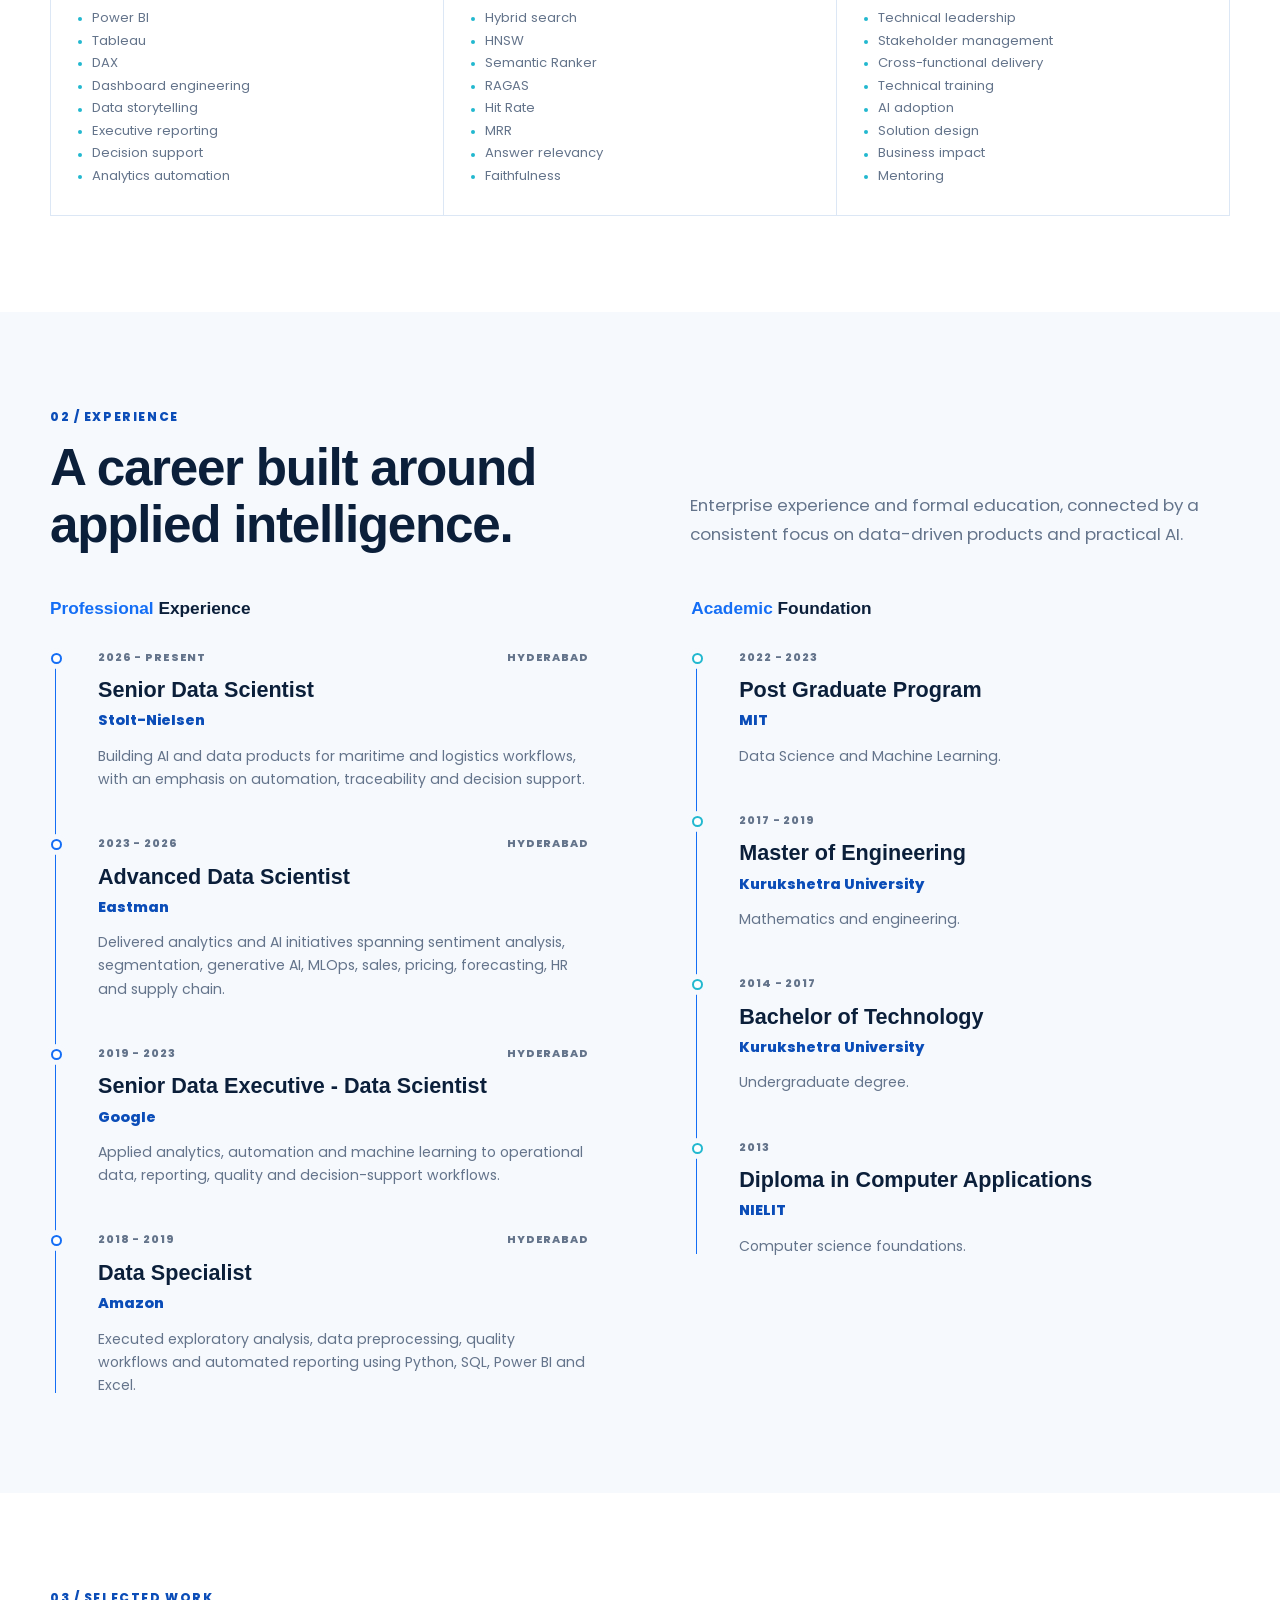
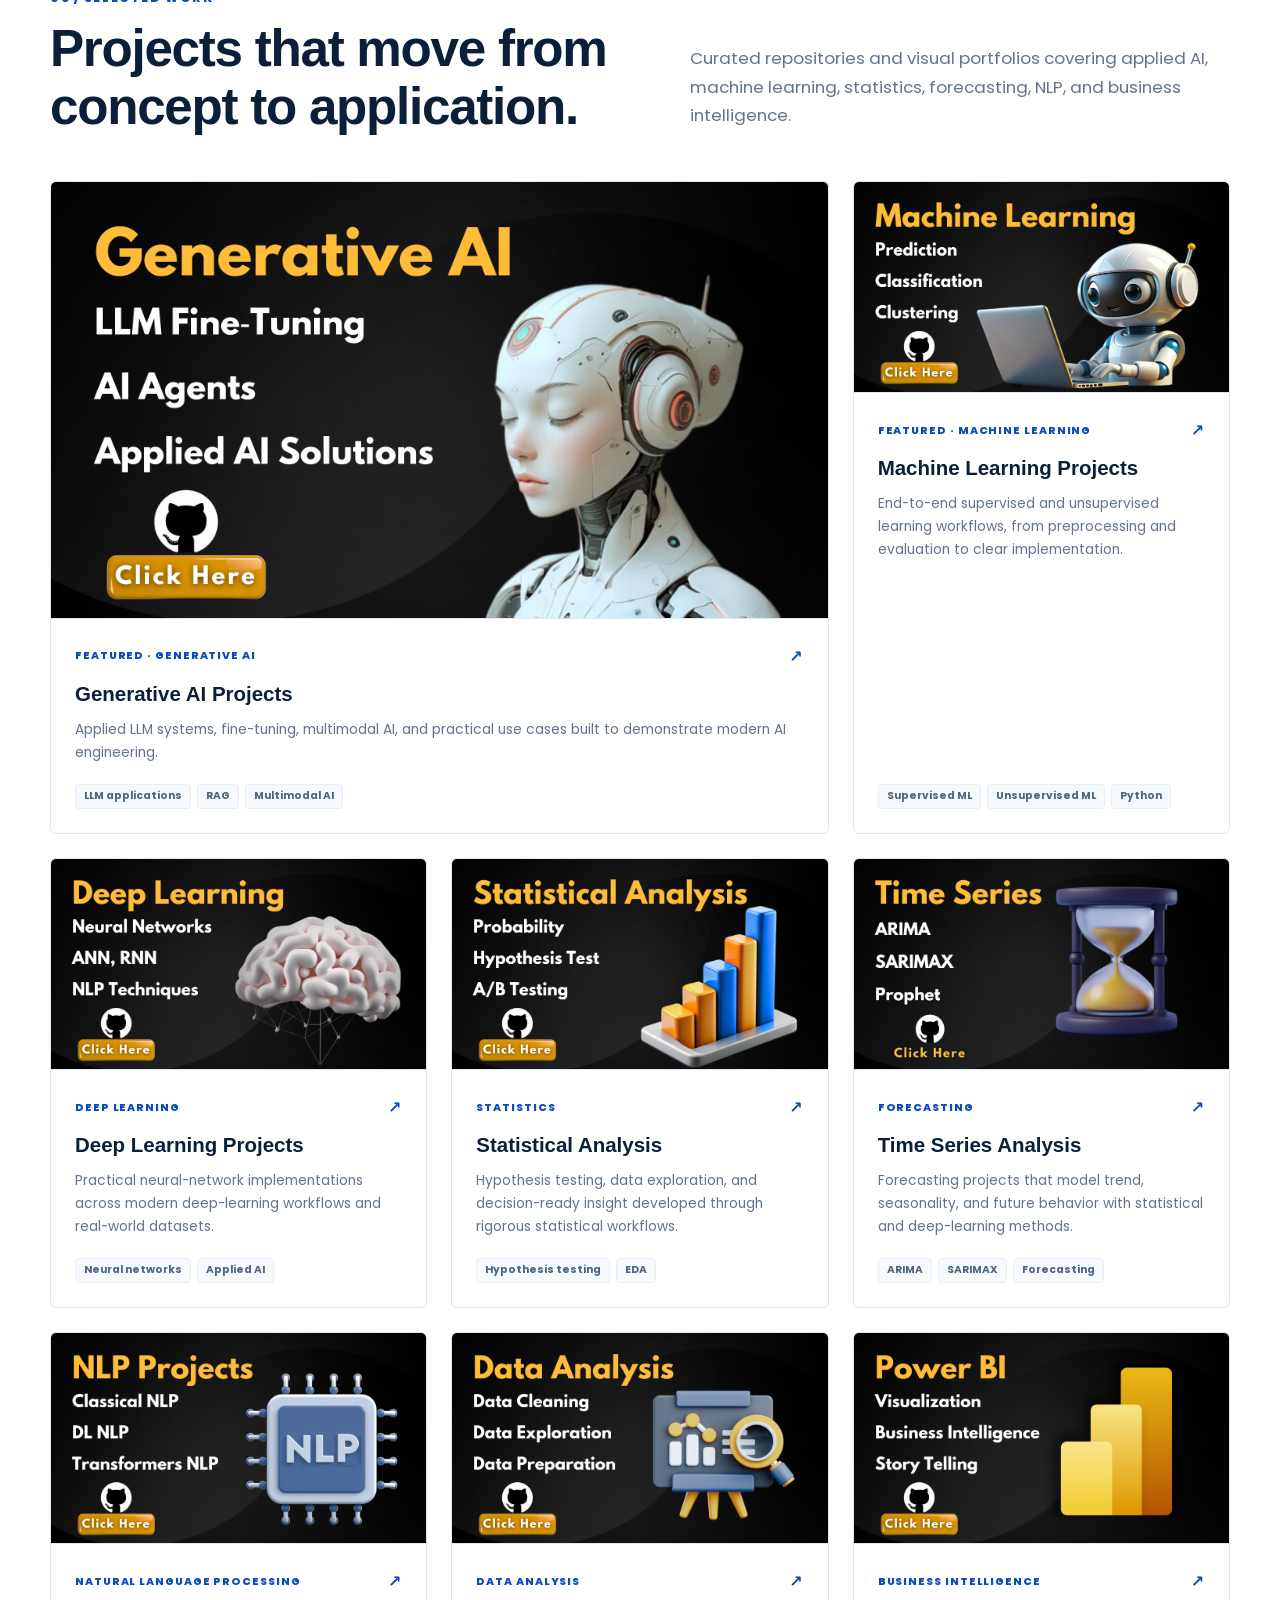
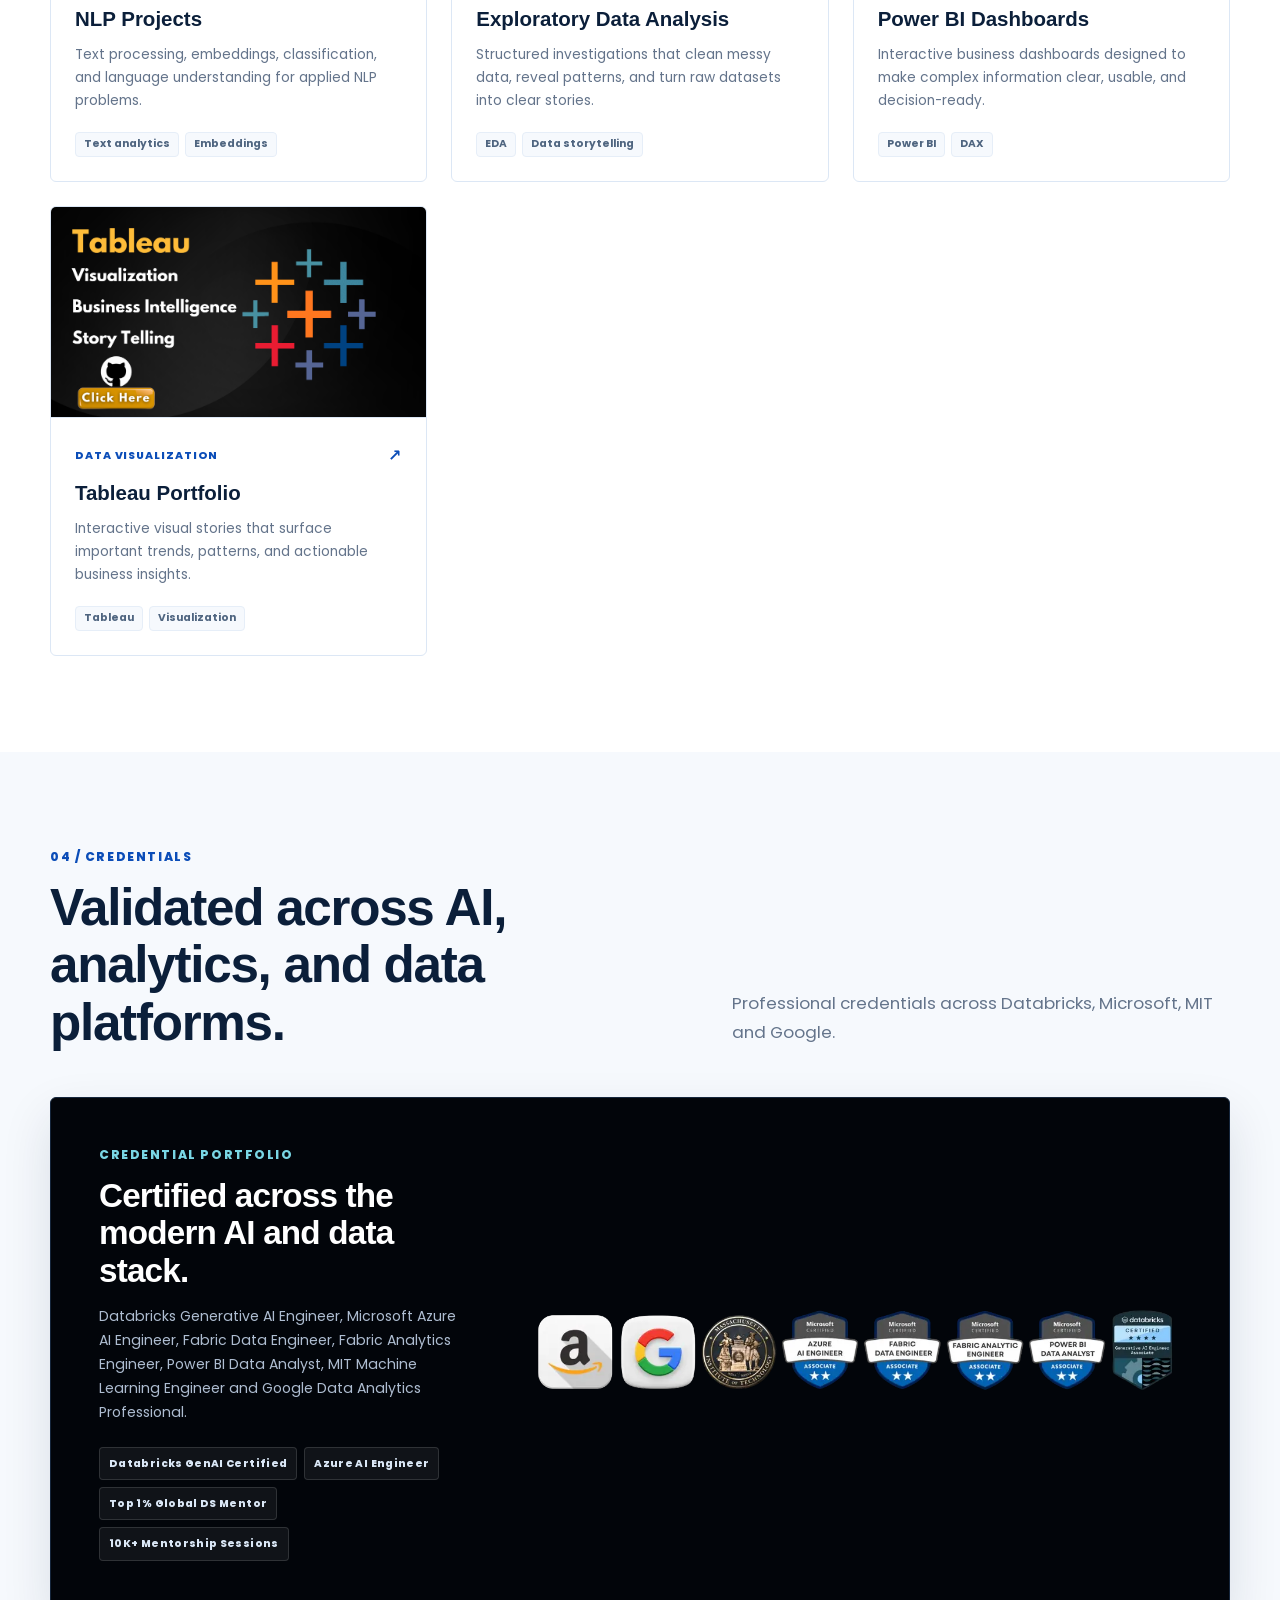
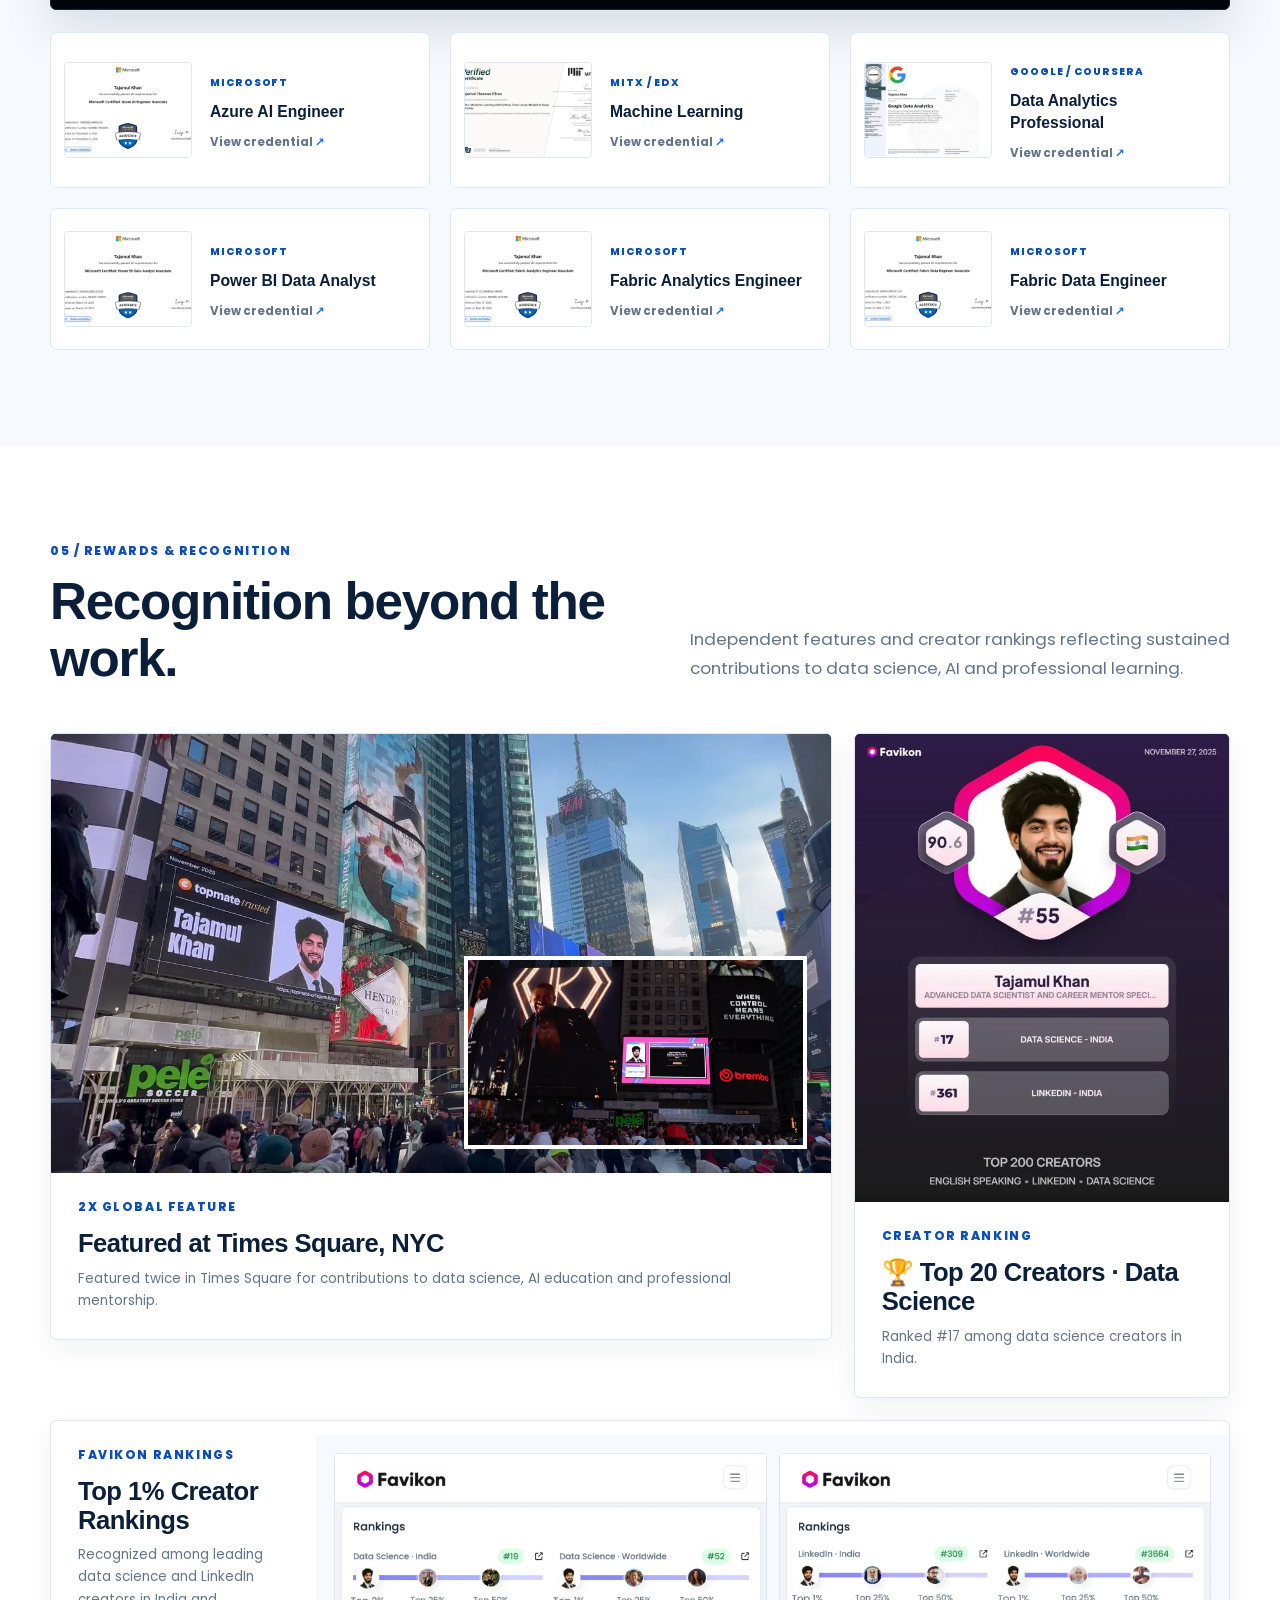
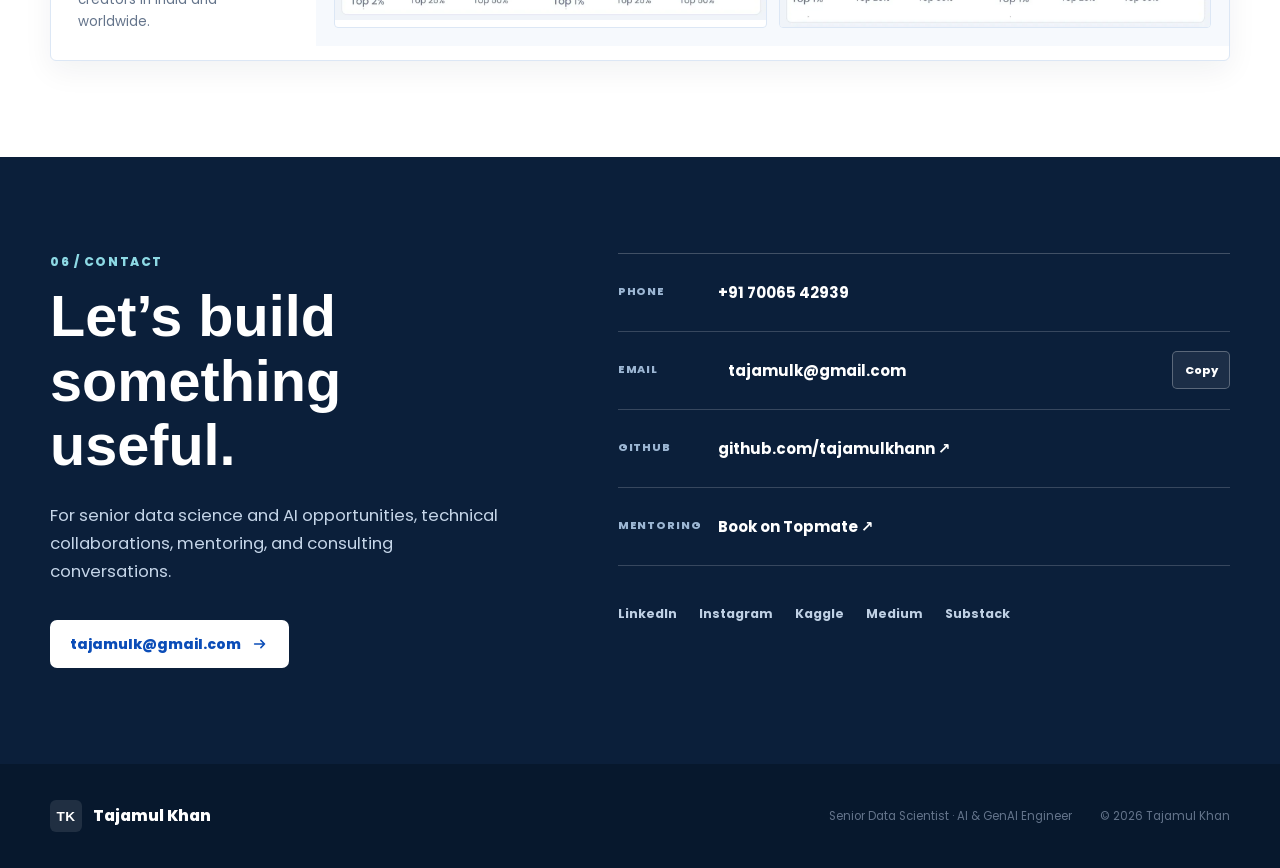
==== commit ebb247da: "Elevate hero and about experience" ====
--- a/index.html
+++ b/index.html
@@ -87,16 +87,43 @@
 
     <main id="main-content">
       <section class="hero" id="home-section" data-section aria-labelledby="hero-title">
+        <div class="hero-system-art" aria-hidden="true">
+          <svg viewBox="0 0 720 620" preserveAspectRatio="xMidYMid meet">
+            <g class="system-grid-lines">
+              <path d="M30 120H690M30 240H690M30 360H690M30 480H690"/>
+              <path d="M150 40V580M300 40V580M450 40V580M600 40V580"/>
+            </g>
+            <g class="system-paths">
+              <path d="M72 440C172 440 166 284 276 284S392 176 492 176 560 310 654 310"/>
+              <path d="M96 160C182 160 208 220 292 220S405 414 510 414 562 364 650 364"/>
+              <path d="M185 512C185 426 284 434 284 352S388 268 388 196 468 102 560 102"/>
+            </g>
+            <g class="system-nodes">
+              <circle cx="72" cy="440" r="6"/><circle cx="276" cy="284" r="6"/><circle cx="492" cy="176" r="6"/><circle cx="654" cy="310" r="6"/>
+              <circle cx="96" cy="160" r="5"/><circle cx="292" cy="220" r="5"/><circle cx="510" cy="414" r="5"/><circle cx="650" cy="364" r="5"/>
+              <circle cx="185" cy="512" r="5"/><circle cx="388" cy="196" r="5"/><circle cx="560" cy="102" r="5"/>
+            </g>
+          </svg>
+          <div class="system-readout"><span><i></i> Intelligent systems</span><b>ONLINE</b></div>
+        </div>
+
         <div class="hero-grid container">
           <div class="hero-copy reveal">
-            <p class="eyebrow"><span></span>Senior Data Scientist / AI &amp; GenAI Engineer</p>
+            <p class="eyebrow"><span></span>Data Scientist / AI &amp; ML Engineer</p>
             <h1 id="hero-title">Tajamul Khan</h1>
-            <p class="hero-statement">I build data and AI systems that help teams make faster, clearer and more confident decisions.</p>
+            <p class="hero-statement"><span>I engineer data and AI systems</span> that turn complexity into confident decisions.</p>
 
             <div class="role-line">
               <span class="role-label">Working across</span>
-              <span class="role-rotator" id="typing-animation" aria-hidden="true">Senior Data Scientist</span>
-              <span class="sr-only">Senior Data Scientist, AI Engineer, Machine Learning Engineer, and GenAI and Agentic AI practitioner.</span>
+              <span class="role-rotator" id="typing-animation" aria-hidden="true">Data Scientist</span>
+              <span class="sr-only">Data Scientist, AI and Machine Learning Engineer, Generative AI Engineer and Agentic AI practitioner.</span>
+            </div>
+
+            <div class="hero-stack" aria-label="Core technical areas">
+              <span><b>01</b> Data Science</span>
+              <span><b>02</b> Machine Learning</span>
+              <span><b>03</b> Generative AI</span>
+              <span><b>04</b> MLOps</span>
             </div>
 
             <div class="hero-actions">
@@ -122,10 +149,13 @@
           </div>
 
           <div class="hero-portrait reveal" data-delay="120">
+            <div class="portrait-tech portrait-tech-top" aria-hidden="true"><span><i></i> System status</span><strong>ACTIVE</strong></div>
+            <div class="portrait-orbit" aria-hidden="true"><i></i><i></i><i></i></div>
             <picture>
               <source srcset="images/tajamul-khan-portrait.webp" type="image/webp">
               <img src="images/tajamul-khan-portrait.png" width="1122" height="1402" alt="Professional portrait of Tajamul Khan" fetchpriority="high" decoding="async">
             </picture>
+            <div class="portrait-tech portrait-tech-bottom" aria-hidden="true"><span>DATA · MODEL · IMPACT</span><strong>PRODUCTION AI</strong></div>
             <p class="portrait-caption"><span>Based in</span> Hyderabad, India</p>
           </div>
         </div>
@@ -149,8 +179,8 @@
         <div class="container">
           <div class="section-heading reveal">
             <p class="section-kicker">01 / About</p>
-            <h2 id="about-title">Technical depth.<br>Business clarity.</h2>
-            <p>A senior data and AI practitioner focused on building useful systems, not demonstrations that stop at the notebook.</p>
+            <h2 id="about-title">Human judgment.<br>Engineered intelligence.</h2>
+            <p>A senior data and AI practitioner who connects rigorous engineering with the context, clarity and accountability real decisions require.</p>
           </div>
 
           <div class="about-layout">
@@ -171,8 +201,23 @@
                 <source srcset="images/tajamul-khan-headshot.webp" type="image/webp">
                 <img src="images/tajamul-khan-headshot.png" width="800" height="800" loading="lazy" decoding="async" alt="Headshot of Tajamul Khan in a black shirt">
               </picture>
+              <span class="about-profile-status" aria-hidden="true"><i></i> Senior Data Scientist</span>
               <div><p class="mini-label">What I bring</p><p>Rigorous analysis, production-minded AI, concise communication, and mentorship that helps teams move with confidence.</p></div>
             </aside>
+          </div>
+
+          <div class="delivery-system reveal" aria-label="Approach from business problem to production system">
+            <div class="delivery-intro">
+              <p class="mini-label">Delivery system</p>
+              <h3>From ambiguity to production.</h3>
+              <p>Every solution moves through a disciplined path that keeps business value, technical quality and adoption connected.</p>
+            </div>
+            <ol class="delivery-flow">
+              <li><span>01</span><div><strong>Frame</strong><small>Decision and value</small></div></li>
+              <li><span>02</span><div><strong>Engineer</strong><small>Data and models</small></div></li>
+              <li><span>03</span><div><strong>Validate</strong><small>Quality and trust</small></div></li>
+              <li><span>04</span><div><strong>Deploy</strong><small>Adoption and impact</small></div></li>
+            </ol>
           </div>
 
           <div class="achievement-badges reveal" aria-label="Career impact and community highlights">
--- a/css/portfolio.css
+++ b/css/portfolio.css
@@ -314,10 +314,12 @@
 }
 
 .hero {
+  --hero-shift-x: 0px;
+  --hero-shift-y: 0px;
   position: relative;
   display: grid;
   align-items: center;
-  min-height: max(680px, calc(100svh - 52px));
+  min-height: max(720px, calc(100svh - 28px));
   padding: calc(var(--header-height) + 54px) 0 72px;
   overflow: hidden;
   background: var(--white);
@@ -329,10 +331,10 @@
   z-index: 0;
   top: 12%;
   right: 0;
-  width: 34vw;
-  height: 72%;
+  width: 36vw;
+  height: 76%;
   content: "";
-  background: var(--surface);
+  background: linear-gradient(145deg, #f8fbff 0%, #eef5fd 100%);
   border-left: 1px solid var(--border);
 }
 
@@ -350,11 +352,113 @@
   pointer-events: none;
 }
 
+.hero-system-art {
+  position: absolute;
+  z-index: 1;
+  top: 11%;
+  right: -2.5%;
+  width: min(55vw, 760px);
+  height: 76%;
+  opacity: 0.78;
+  pointer-events: none;
+  transform: translate3d(var(--hero-shift-x), var(--hero-shift-y), 0);
+  transition: transform 900ms cubic-bezier(0.2, 0.8, 0.2, 1);
+}
+
+.hero-system-art svg {
+  width: 100%;
+  height: 100%;
+  overflow: visible;
+}
+
+.system-grid-lines {
+  fill: none;
+  stroke: rgba(41, 111, 194, 0.1);
+  stroke-width: 1;
+}
+
+.system-paths {
+  fill: none;
+  stroke: rgba(20, 110, 245, 0.36);
+  stroke-dasharray: 7 13;
+  stroke-linecap: round;
+  stroke-width: 1.35;
+  animation: system-flow 18s linear infinite;
+}
+
+.system-paths path:nth-child(2) {
+  animation-delay: -5s;
+  stroke: rgba(34, 184, 207, 0.38);
+}
+
+.system-paths path:nth-child(3) {
+  animation-delay: -9s;
+}
+
+.system-nodes circle {
+  fill: var(--white);
+  stroke: rgba(20, 110, 245, 0.62);
+  stroke-width: 2;
+  transform-box: fill-box;
+  transform-origin: center;
+  animation: system-node-pulse 3.8s ease-in-out infinite;
+}
+
+.system-nodes circle:nth-child(3n + 2) {
+  animation-delay: -1.3s;
+}
+
+.system-nodes circle:nth-child(3n) {
+  animation-delay: -2.6s;
+}
+
+.system-readout {
+  position: absolute;
+  top: 16%;
+  right: 8%;
+  display: flex;
+  align-items: center;
+  gap: 14px;
+  padding: 9px 12px;
+  color: #52647a;
+  border: 1px solid rgba(163, 190, 222, 0.72);
+  background: rgba(255, 255, 255, 0.78);
+  box-shadow: 0 12px 34px rgba(11, 31, 58, 0.07);
+  backdrop-filter: blur(10px);
+  border-radius: 5px;
+  font-size: 0.58rem;
+  font-weight: 650;
+  letter-spacing: 0.09em;
+  text-transform: uppercase;
+}
+
+.system-readout span {
+  display: inline-flex;
+  align-items: center;
+  gap: 7px;
+}
+
+.system-readout i,
+.portrait-tech i,
+.about-profile-status i {
+  width: 6px;
+  height: 6px;
+  background: #1fc787;
+  border-radius: 50%;
+  box-shadow: 0 0 0 5px rgba(31, 199, 135, 0.12);
+  animation: status-pulse 2.4s ease-in-out infinite;
+}
+
+.system-readout b {
+  color: var(--blue-deep);
+  font-size: inherit;
+}
+
 .hero-grid {
   position: relative;
   z-index: 2;
   display: grid;
-  grid-template-columns: minmax(0, 1.2fr) minmax(350px, 0.8fr);
+  grid-template-columns: minmax(0, 1.13fr) minmax(370px, 0.87fr);
   align-items: center;
   gap: clamp(32px, 6vw, 88px);
 }
@@ -367,16 +471,16 @@
   display: flex;
   align-items: center;
   gap: 10px;
-  margin-bottom: 22px;
+  margin-bottom: 25px;
   color: var(--blue-deep);
-  font-size: 0.76rem;
+  font-size: clamp(0.84rem, 1vw, 0.98rem);
   font-weight: 800;
-  letter-spacing: 0.1em;
+  letter-spacing: 0.095em;
   text-transform: uppercase;
 }
 
 .eyebrow > span {
-  width: 26px;
+  width: 34px;
   height: 2px;
   background: var(--cyan);
   transform-origin: left;
@@ -385,7 +489,7 @@
 
 .hero h1 {
   margin-left: -0.045em;
-  font-size: clamp(3.8rem, 6.4vw, 6rem);
+  font-size: clamp(4rem, 6.8vw, 6.45rem);
   font-weight: 730;
   letter-spacing: -0.045em;
   line-height: 0.98;
@@ -396,8 +500,16 @@
   max-width: 640px;
   margin-top: 28px;
   color: var(--text);
-  font-size: clamp(1.12rem, 1.7vw, 1.4rem);
-  line-height: 1.55;
+  font-size: clamp(1.18rem, 1.75vw, 1.48rem);
+  line-height: 1.52;
+}
+
+.hero-statement span {
+  color: transparent;
+  background: linear-gradient(92deg, var(--blue-deep) 0%, var(--blue) 54%, #1598b5 100%);
+  background-clip: text;
+  -webkit-background-clip: text;
+  font-weight: 650;
 }
 
 .role-line {
@@ -425,12 +537,61 @@
   transform: translateY(5px);
 }
 
+.hero-stack {
+  position: relative;
+  display: grid;
+  grid-template-columns: repeat(4, minmax(0, 1fr));
+  max-width: 650px;
+  margin-top: 22px;
+  overflow: hidden;
+  border-top: 1px solid var(--border);
+  border-bottom: 1px solid var(--border);
+}
+
+.hero-stack::after {
+  position: absolute;
+  bottom: 0;
+  left: 0;
+  width: 28%;
+  height: 1px;
+  content: "";
+  background: linear-gradient(90deg, transparent, var(--blue), transparent);
+  animation: stack-scan 5.4s ease-in-out infinite;
+}
+
+.hero-stack span {
+  display: grid;
+  gap: 2px;
+  min-height: 58px;
+  padding: 11px 11px 10px 0;
+  color: #4c6078;
+  border-right: 1px solid var(--border);
+  font-size: 0.67rem;
+  font-weight: 650;
+  line-height: 1.35;
+}
+
+.hero-stack span + span {
+  padding-left: 11px;
+}
+
+.hero-stack span:last-child {
+  border-right: 0;
+}
+
+.hero-stack b {
+  color: var(--blue);
+  font-size: 0.57rem;
+  font-weight: 780;
+  letter-spacing: 0.1em;
+}
+
 .hero-actions {
   display: flex;
   flex-wrap: wrap;
   align-items: center;
   gap: 12px;
-  margin-top: 32px;
+  margin-top: 29px;
 }
 
 .button {
@@ -546,7 +707,7 @@
   position: relative;
   align-self: end;
   justify-self: end;
-  width: min(100%, 455px);
+  width: min(100%, 492px);
   isolation: isolate;
 }
 
@@ -579,14 +740,106 @@
 .hero-portrait picture {
   position: relative;
   z-index: 1;
+  transform: translate3d(var(--portrait-shift-x, 0), var(--portrait-shift-y, 0), 0);
+  transition: transform 900ms cubic-bezier(0.2, 0.8, 0.2, 1);
 }
 
 .hero-portrait img {
   width: 100%;
-  max-height: min(69vh, 640px);
+  max-height: min(72vh, 680px);
   object-fit: contain;
   object-position: center bottom;
   filter: drop-shadow(0 18px 24px rgba(11, 31, 58, 0.055));
+}
+
+.portrait-orbit {
+  position: absolute;
+  z-index: 0;
+  top: 8%;
+  right: -13%;
+  width: 68%;
+  aspect-ratio: 1;
+  border: 1px solid rgba(20, 110, 245, 0.18);
+  border-radius: 50%;
+  animation: orbit-rotate 24s linear infinite;
+}
+
+.portrait-orbit::before,
+.portrait-orbit::after {
+  position: absolute;
+  inset: 12%;
+  content: "";
+  border: 1px dashed rgba(34, 184, 207, 0.22);
+  border-radius: 50%;
+}
+
+.portrait-orbit::after {
+  inset: 28%;
+  border-style: solid;
+}
+
+.portrait-orbit i {
+  position: absolute;
+  width: 7px;
+  height: 7px;
+  background: var(--white);
+  border: 2px solid var(--blue);
+  border-radius: 50%;
+}
+
+.portrait-orbit i:nth-child(1) { top: 12%; left: 17%; }
+.portrait-orbit i:nth-child(2) { right: -4px; top: 49%; }
+.portrait-orbit i:nth-child(3) { bottom: 8%; left: 24%; }
+
+.portrait-tech {
+  position: absolute;
+  z-index: 4;
+  display: flex;
+  align-items: center;
+  justify-content: space-between;
+  gap: 14px;
+  min-width: 178px;
+  padding: 10px 12px;
+  color: #5c6e83;
+  border: 1px solid rgba(190, 209, 231, 0.92);
+  background: rgba(255, 255, 255, 0.88);
+  box-shadow: 0 14px 38px rgba(11, 31, 58, 0.08);
+  backdrop-filter: blur(12px);
+  border-radius: 5px;
+  font-size: 0.56rem;
+  font-weight: 650;
+  letter-spacing: 0.08em;
+  text-transform: uppercase;
+}
+
+.portrait-tech span {
+  display: inline-flex;
+  align-items: center;
+  gap: 7px;
+}
+
+.portrait-tech strong {
+  color: var(--blue-deep);
+  font-family: var(--body);
+  font-size: 0.58rem;
+  letter-spacing: 0.09em;
+}
+
+.portrait-tech-top {
+  top: 18%;
+  right: -8%;
+}
+
+.portrait-tech-bottom {
+  bottom: 11%;
+  left: -12%;
+  display: grid;
+  gap: 2px;
+  min-width: 165px;
+}
+
+.portrait-tech-bottom strong {
+  font-size: 0.68rem;
 }
 
 .portrait-caption {
@@ -690,11 +943,44 @@
   }
 }
 
+@keyframes system-flow {
+  to { stroke-dashoffset: -240; }
+}
+
+@keyframes system-node-pulse {
+  0%, 100% { opacity: 0.55; transform: scale(0.76); }
+  50% { opacity: 1; transform: scale(1.26); }
+}
+
+@keyframes status-pulse {
+  0%, 100% { opacity: 0.65; box-shadow: 0 0 0 3px rgba(31, 199, 135, 0.08); }
+  50% { opacity: 1; box-shadow: 0 0 0 6px rgba(31, 199, 135, 0.15); }
+}
+
+@keyframes stack-scan {
+  0%, 100% { transform: translateX(-115%); }
+  50% { transform: translateX(360%); }
+}
+
+@keyframes orbit-rotate {
+  to { transform: rotate(360deg); }
+}
+
 .proof-strip {
   position: relative;
   z-index: 4;
   color: var(--white);
   background: var(--navy);
+}
+
+.proof-strip::before {
+  position: absolute;
+  inset: 0 auto auto 0;
+  width: 100%;
+  height: 1px;
+  content: "";
+  background: linear-gradient(90deg, transparent 4%, var(--cyan) 34%, var(--blue) 66%, transparent 96%);
+  opacity: 0.7;
 }
 
 .proof-grid {
@@ -737,7 +1023,29 @@
 }
 
 .about-section {
+  overflow: hidden;
   background: var(--white);
+}
+
+.about-section::before {
+  position: absolute;
+  z-index: 0;
+  top: 76px;
+  right: -120px;
+  width: 480px;
+  height: 480px;
+  content: "";
+  opacity: 0.42;
+  background-image: linear-gradient(rgba(20, 110, 245, 0.065) 1px, transparent 1px), linear-gradient(90deg, rgba(20, 110, 245, 0.065) 1px, transparent 1px);
+  background-size: 34px 34px;
+  mask-image: radial-gradient(circle at center, #000 18%, transparent 70%);
+  -webkit-mask-image: radial-gradient(circle at center, #000 18%, transparent 70%);
+  pointer-events: none;
+}
+
+.about-section > .container {
+  position: relative;
+  z-index: 1;
 }
 
 .about-layout {
@@ -751,6 +1059,25 @@
   color: var(--navy);
   font-size: clamp(1.26rem, 2vw, 1.6rem);
   line-height: 1.55;
+}
+
+.about-story {
+  position: relative;
+  padding: clamp(26px, 3.2vw, 40px);
+  border: 1px solid var(--border);
+  background: rgba(255, 255, 255, 0.88);
+  box-shadow: 0 20px 55px rgba(11, 31, 58, 0.045);
+  border-radius: 8px;
+}
+
+.about-story::before {
+  position: absolute;
+  top: 0;
+  left: 0;
+  width: 92px;
+  height: 3px;
+  content: "";
+  background: linear-gradient(90deg, var(--blue), var(--cyan));
 }
 
 .about-story > p + p {
@@ -835,6 +1162,142 @@
   color: var(--text);
   font-size: 0.9rem;
   line-height: 1.65;
+}
+
+.about-profile-status {
+  position: absolute;
+  z-index: 3;
+  top: 30px;
+  left: -8px;
+  display: inline-flex;
+  align-items: center;
+  gap: 9px;
+  padding: 9px 12px;
+  color: var(--navy);
+  border: 1px solid rgba(190, 209, 231, 0.9);
+  background: rgba(255, 255, 255, 0.9);
+  box-shadow: var(--shadow-sm);
+  backdrop-filter: blur(10px);
+  border-radius: 5px;
+  font-size: 0.63rem;
+  font-weight: 750;
+  letter-spacing: 0.07em;
+  text-transform: uppercase;
+}
+
+.delivery-system {
+  display: grid;
+  grid-template-columns: minmax(250px, 0.72fr) minmax(0, 1.28fr);
+  align-items: center;
+  gap: clamp(34px, 5vw, 72px);
+  margin-top: 34px;
+  padding: clamp(26px, 3.5vw, 42px);
+  overflow: hidden;
+  color: var(--white);
+  background: linear-gradient(128deg, #081a31 0%, #0d294d 62%, #0a3566 100%);
+  border: 1px solid rgba(92, 143, 205, 0.25);
+  border-radius: 8px;
+  box-shadow: 0 24px 58px rgba(7, 24, 45, 0.13);
+}
+
+.delivery-intro h3 {
+  max-width: 310px;
+  color: var(--white);
+  font-size: clamp(1.65rem, 2.6vw, 2.25rem);
+  letter-spacing: -0.025em;
+}
+
+.delivery-intro > p:last-child {
+  max-width: 360px;
+  margin-top: 12px;
+  color: #b5c8dd;
+  font-size: 0.79rem;
+  line-height: 1.65;
+}
+
+.delivery-system .mini-label {
+  color: #73d6e3;
+}
+
+.delivery-flow {
+  position: relative;
+  display: grid;
+  grid-template-columns: repeat(4, minmax(0, 1fr));
+  gap: 10px;
+}
+
+.delivery-flow::before,
+.delivery-flow::after {
+  position: absolute;
+  z-index: 0;
+  top: 20px;
+  right: 10%;
+  left: 10%;
+  height: 1px;
+  content: "";
+  background: rgba(160, 191, 226, 0.28);
+}
+
+.delivery-flow::after {
+  background: linear-gradient(90deg, var(--cyan), var(--blue), #73d6e3);
+  transform: scaleX(0);
+  transform-origin: left;
+  transition: transform 1.35s 220ms cubic-bezier(0.2, 0.8, 0.2, 1);
+}
+
+.delivery-system.is-visible .delivery-flow::after {
+  transform: scaleX(1);
+}
+
+.delivery-flow li {
+  position: relative;
+  z-index: 1;
+  display: grid;
+  justify-items: center;
+  gap: 12px;
+  text-align: center;
+}
+
+.delivery-flow li > span {
+  display: grid;
+  place-items: center;
+  width: 42px;
+  height: 42px;
+  color: #9eb8d6;
+  border: 1px solid rgba(144, 179, 220, 0.5);
+  background: #0c294b;
+  border-radius: 50%;
+  font-size: 0.61rem;
+  font-weight: 760;
+  transition: color 260ms ease, border-color 260ms ease, background 260ms ease;
+}
+
+.delivery-system.is-visible .delivery-flow li > span {
+  color: var(--white);
+  border-color: #61c9da;
+  background: #0d4c83;
+}
+
+.delivery-flow li:nth-child(2) > span { transition-delay: 260ms; }
+.delivery-flow li:nth-child(3) > span { transition-delay: 520ms; }
+.delivery-flow li:nth-child(4) > span { transition-delay: 780ms; }
+
+.delivery-flow strong,
+.delivery-flow small {
+  display: block;
+}
+
+.delivery-flow strong {
+  color: var(--white);
+  font-size: 0.76rem;
+  font-weight: 680;
+}
+
+.delivery-flow small {
+  margin-top: 3px;
+  color: #91a9c5;
+  font-size: 0.58rem;
+  line-height: 1.45;
 }
 
 .achievement-badges {
@@ -1564,6 +2027,14 @@
     font-size: clamp(3.6rem, 7vw, 5rem);
   }
 
+  .portrait-tech-top {
+    right: -2%;
+  }
+
+  .portrait-tech-bottom {
+    left: -5%;
+  }
+
   .proof-item {
     padding-inline: 17px;
   }
@@ -1695,6 +2166,16 @@
     font-size: 1.1rem;
   }
 
+  .hero-system-art {
+    right: -12%;
+    width: 66vw;
+    opacity: 0.58;
+  }
+
+  .system-readout {
+    right: 4%;
+  }
+
   .hero-portrait img {
     max-height: 520px;
   }
@@ -1720,6 +2201,14 @@
     gap: 48px;
   }
 
+  .delivery-system {
+    grid-template-columns: 1fr;
+  }
+
+  .delivery-intro {
+    max-width: 660px;
+  }
+
   .expertise-grid {
     grid-template-columns: repeat(2, 1fr);
   }
@@ -1793,12 +2282,36 @@
     padding-top: 12px;
   }
 
+  .hero-system-art {
+    top: 40%;
+    right: -22%;
+    width: 100vw;
+    height: 52%;
+    opacity: 0.42;
+  }
+
+  .system-readout {
+    display: none;
+  }
+
   .hero h1 {
     font-size: clamp(3.45rem, 15vw, 4.7rem);
   }
 
   .hero-statement {
     max-width: 520px;
+  }
+
+  .hero-stack {
+    grid-template-columns: repeat(2, minmax(0, 1fr));
+  }
+
+  .hero-stack span:nth-child(2) {
+    border-right: 0;
+  }
+
+  .hero-stack span:nth-child(n + 3) {
+    border-top: 1px solid var(--border);
   }
 
   .hero-portrait {
@@ -1817,6 +2330,21 @@
 
   .hero-portrait::before {
     right: -20px;
+  }
+
+  .portrait-tech {
+    min-width: 150px;
+    padding: 8px 10px;
+  }
+
+  .portrait-tech-top {
+    top: 22%;
+    right: -4%;
+  }
+
+  .portrait-tech-bottom {
+    bottom: 12%;
+    left: -7%;
   }
 
   .about-layout {
@@ -1855,6 +2383,25 @@
     margin: 0 0 18px -24px;
   }
 
+  .delivery-flow {
+    grid-template-columns: repeat(2, minmax(0, 1fr));
+    gap: 18px;
+  }
+
+  .delivery-flow::before,
+  .delivery-flow::after {
+    display: none;
+  }
+
+  .delivery-flow li {
+    justify-items: start;
+    grid-template-columns: auto 1fr;
+    align-items: center;
+    padding: 12px;
+    border: 1px solid rgba(144, 179, 220, 0.22);
+    text-align: left;
+  }
+
   .credential-grid {
     grid-template-columns: 1fr;
   }
@@ -1888,7 +2435,7 @@
 
   .eyebrow {
     gap: 7px;
-    font-size: 0.64rem;
+    font-size: 0.73rem;
     letter-spacing: 0.07em;
   }
 
@@ -1920,6 +2467,11 @@
     min-height: 24px;
   }
 
+  .hero-stack span {
+    min-height: 54px;
+    font-size: 0.62rem;
+  }
+
   .hero-actions {
     gap: 9px;
     margin-top: 24px;
@@ -1953,6 +2505,21 @@
     max-height: 350px;
   }
 
+  .portrait-orbit {
+    right: -5%;
+    width: 62%;
+  }
+
+  .portrait-tech-top {
+    top: 17%;
+    right: -1%;
+  }
+
+  .portrait-tech-bottom {
+    bottom: 12%;
+    left: -4%;
+  }
+
   .proof-item {
     min-height: 112px;
     padding: 20px 13px;
@@ -1982,6 +2549,20 @@
 
   .about-profile > div {
     margin: -24px 14px 0;
+  }
+
+  .about-profile-status {
+    top: 24px;
+    left: -2px;
+  }
+
+  .delivery-system {
+    padding: 24px 18px;
+  }
+
+  .delivery-flow {
+    grid-template-columns: 1fr;
+    gap: 10px;
   }
 
   .expertise-grid {
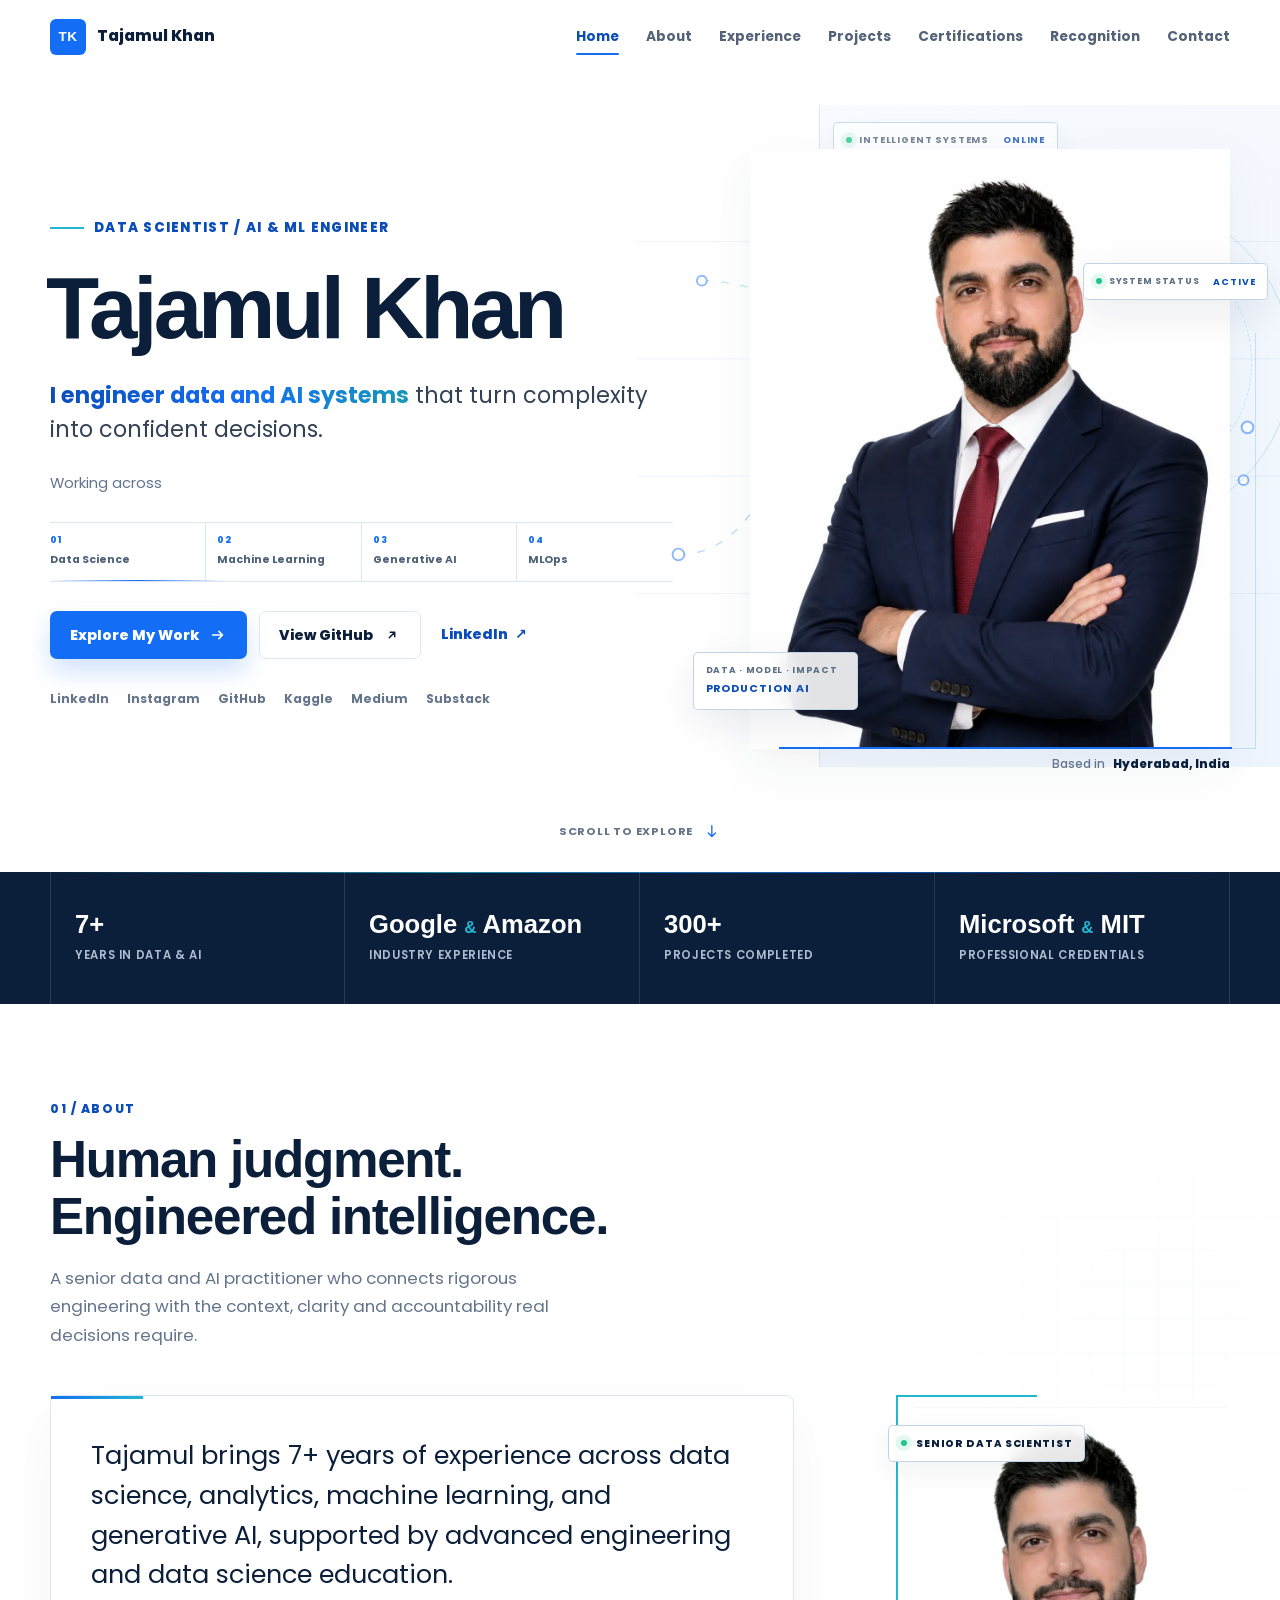
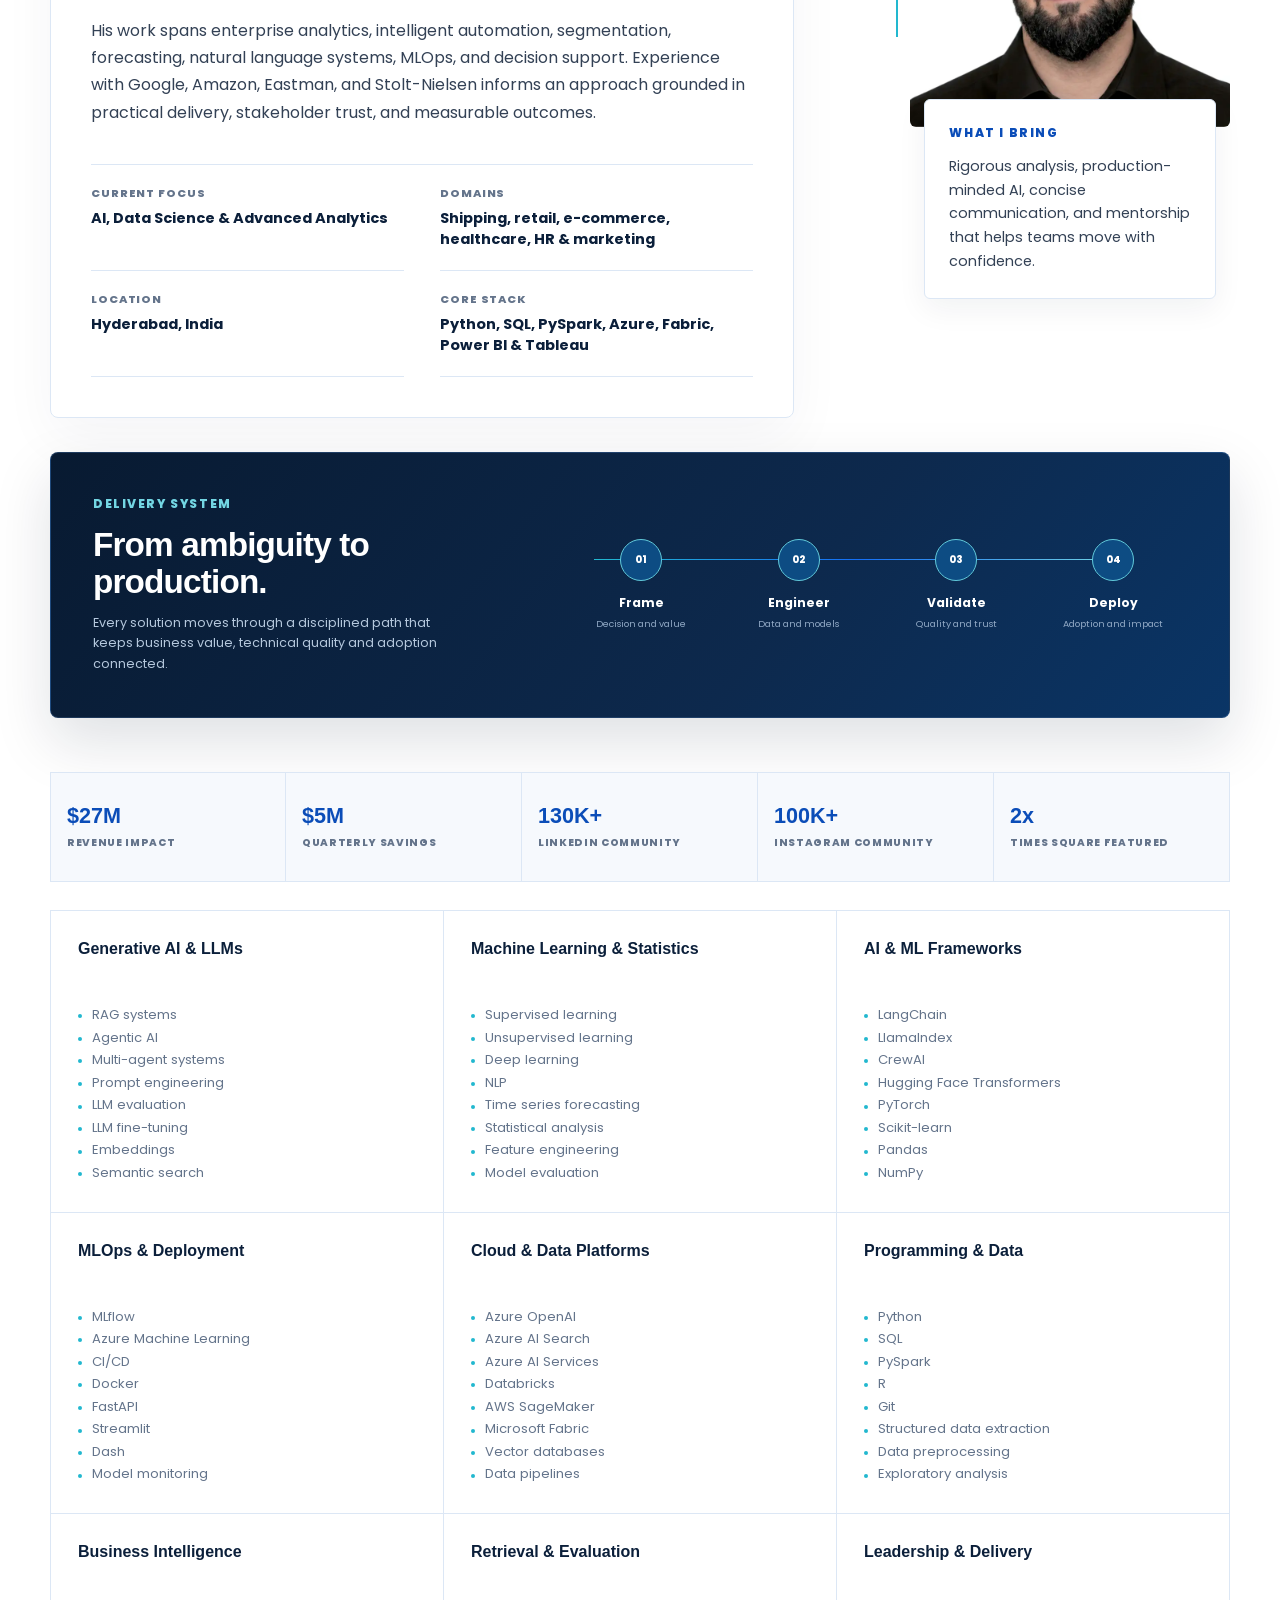
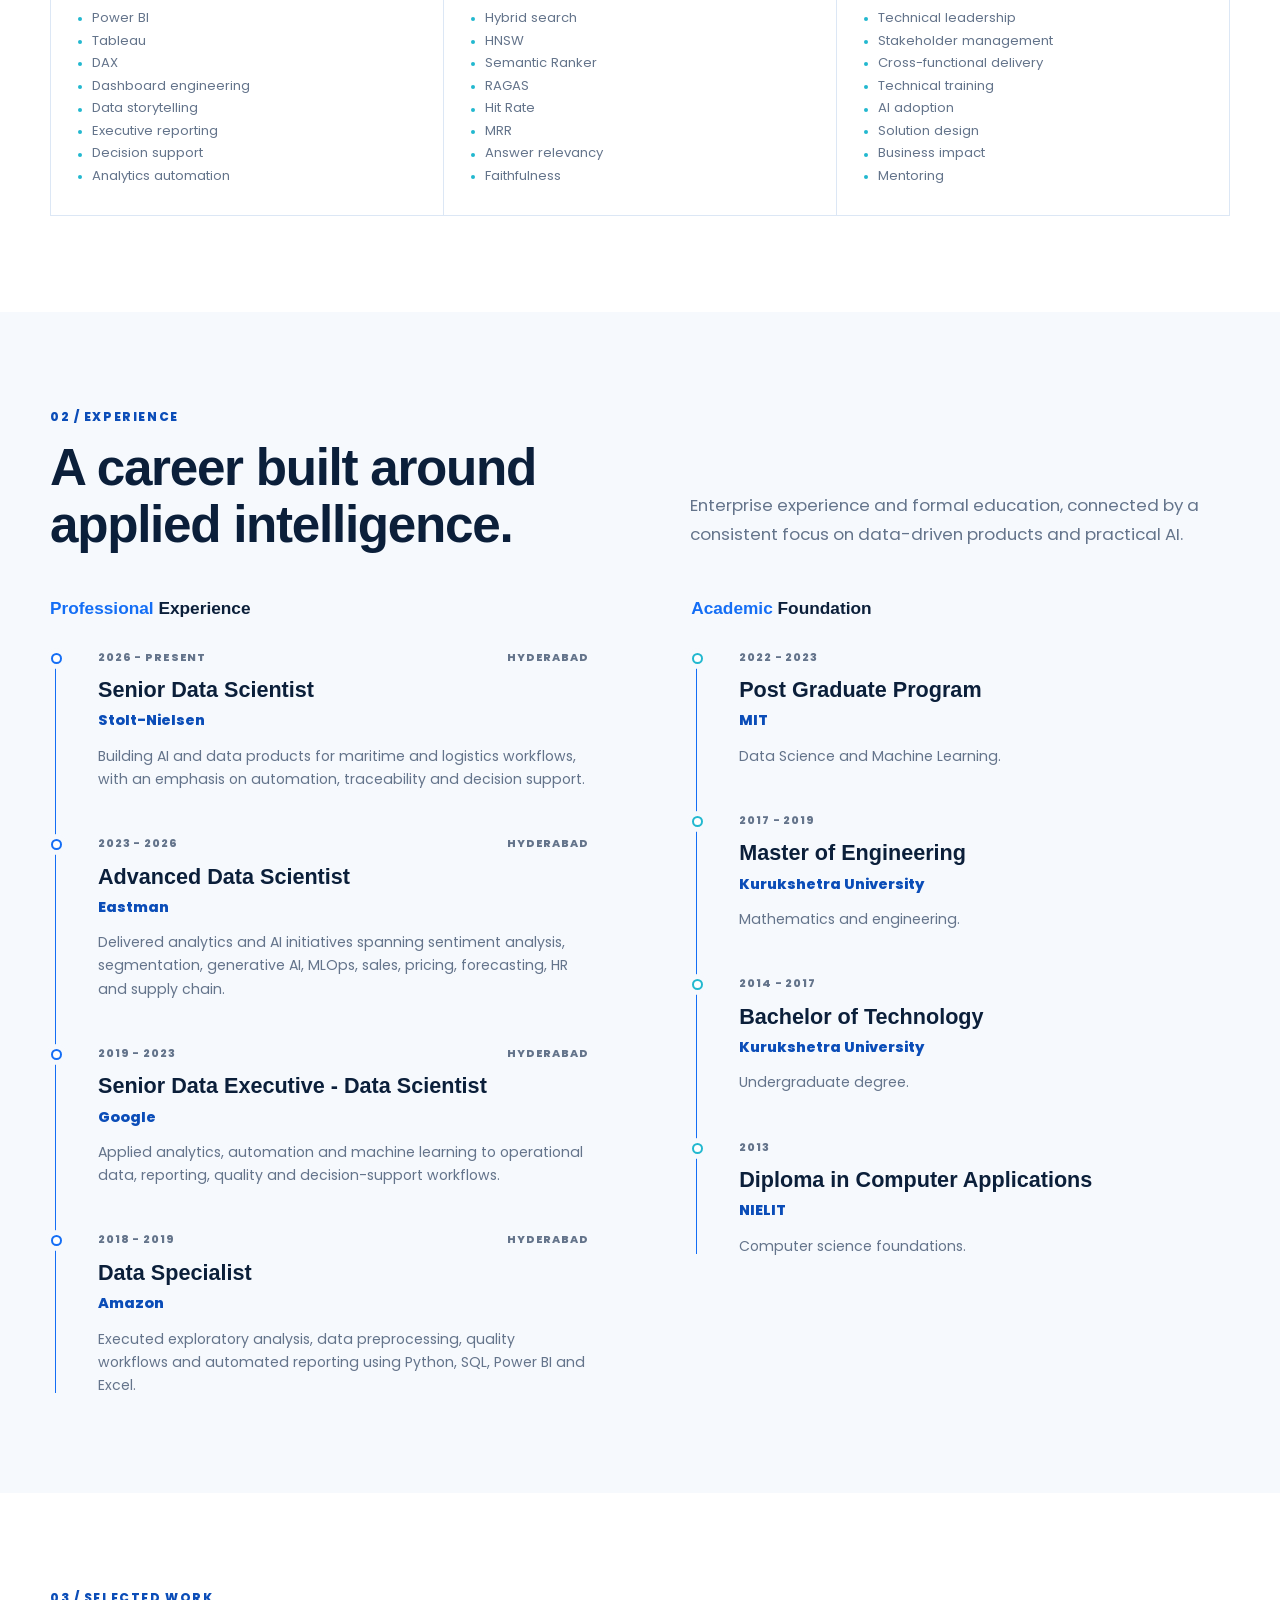
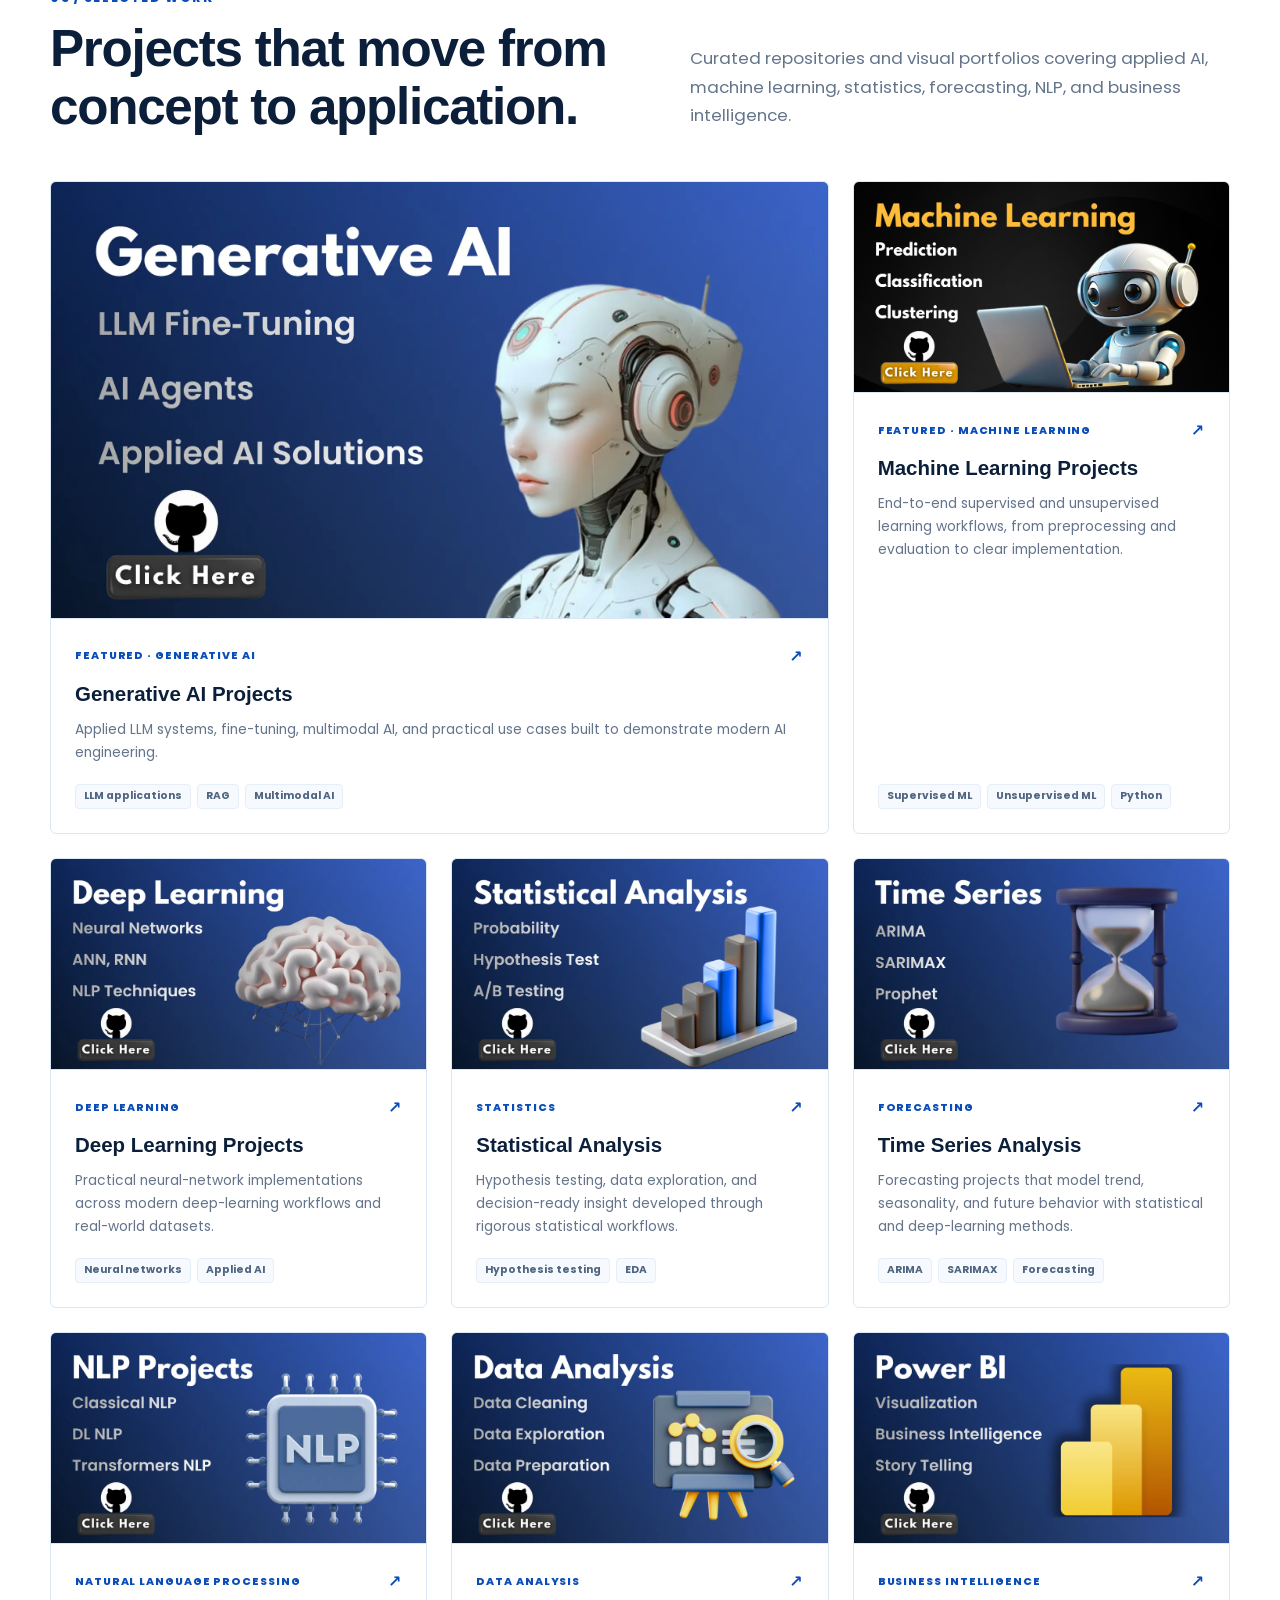
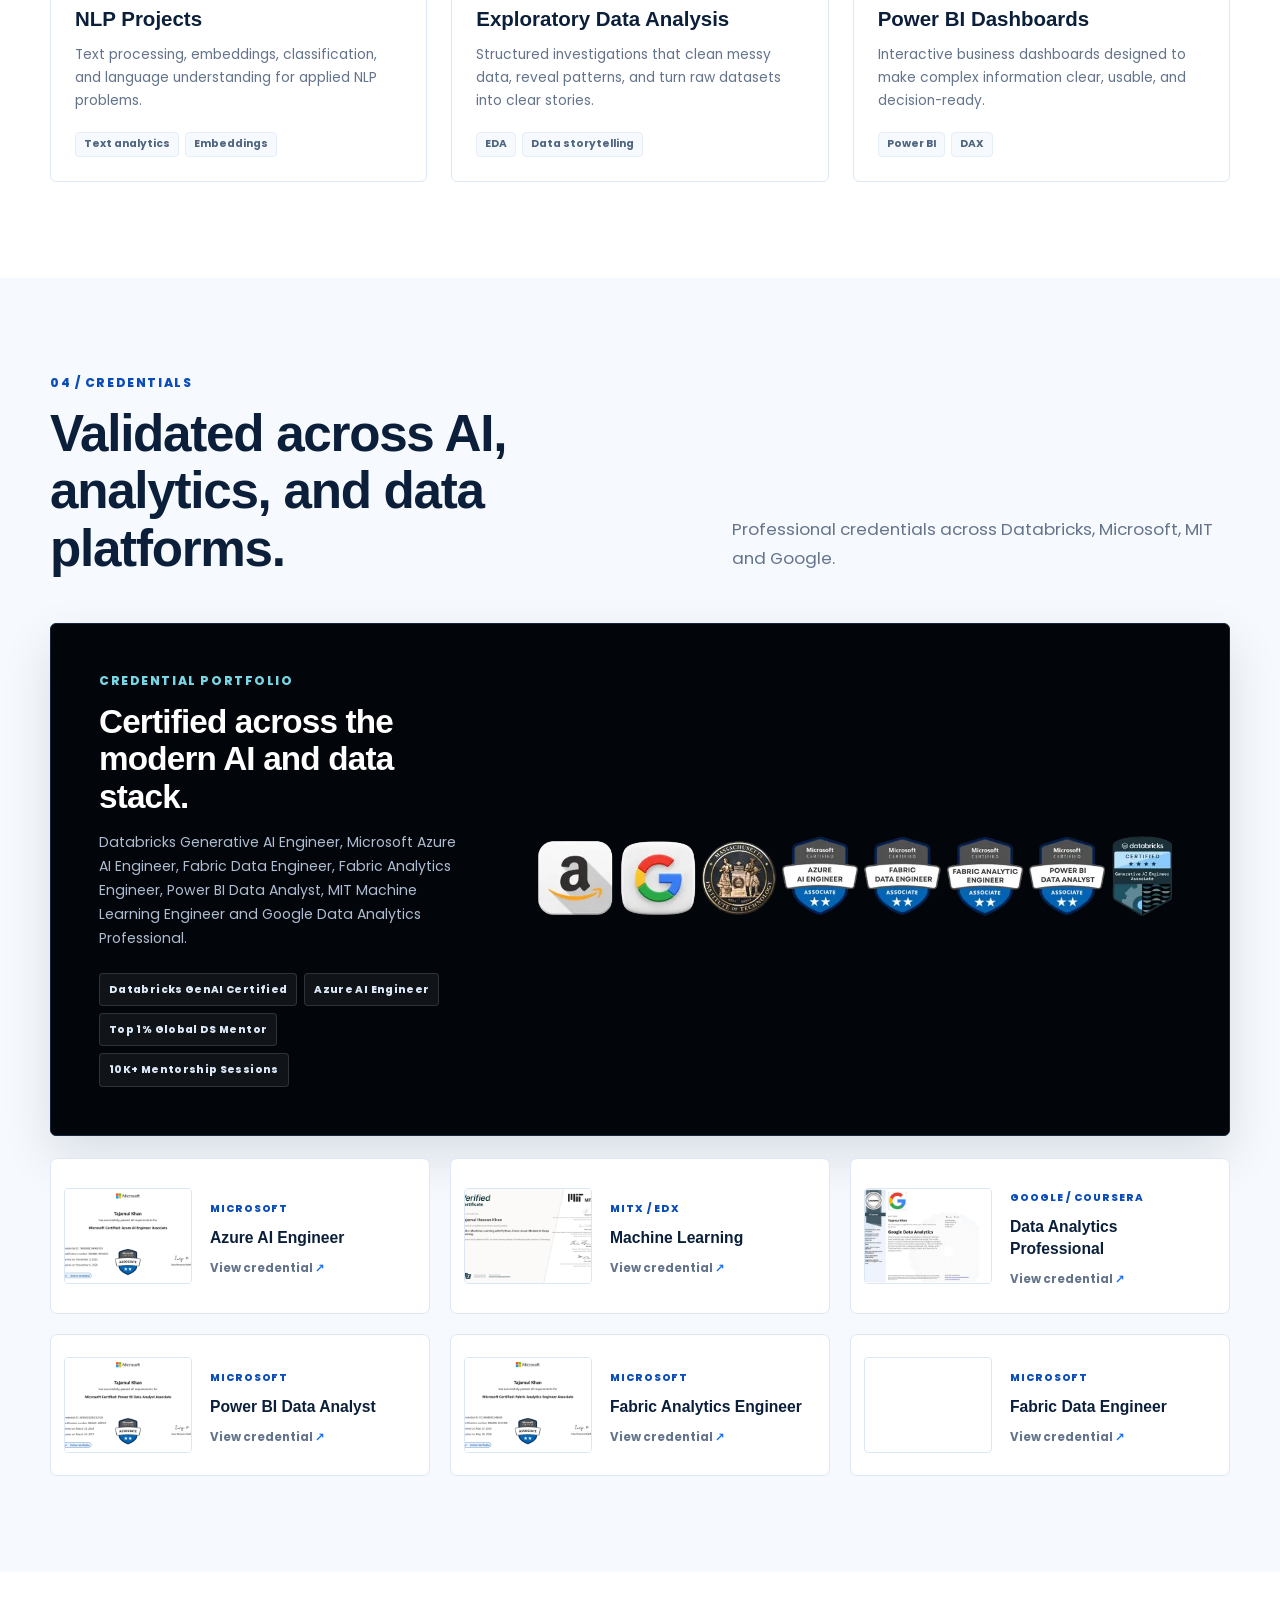
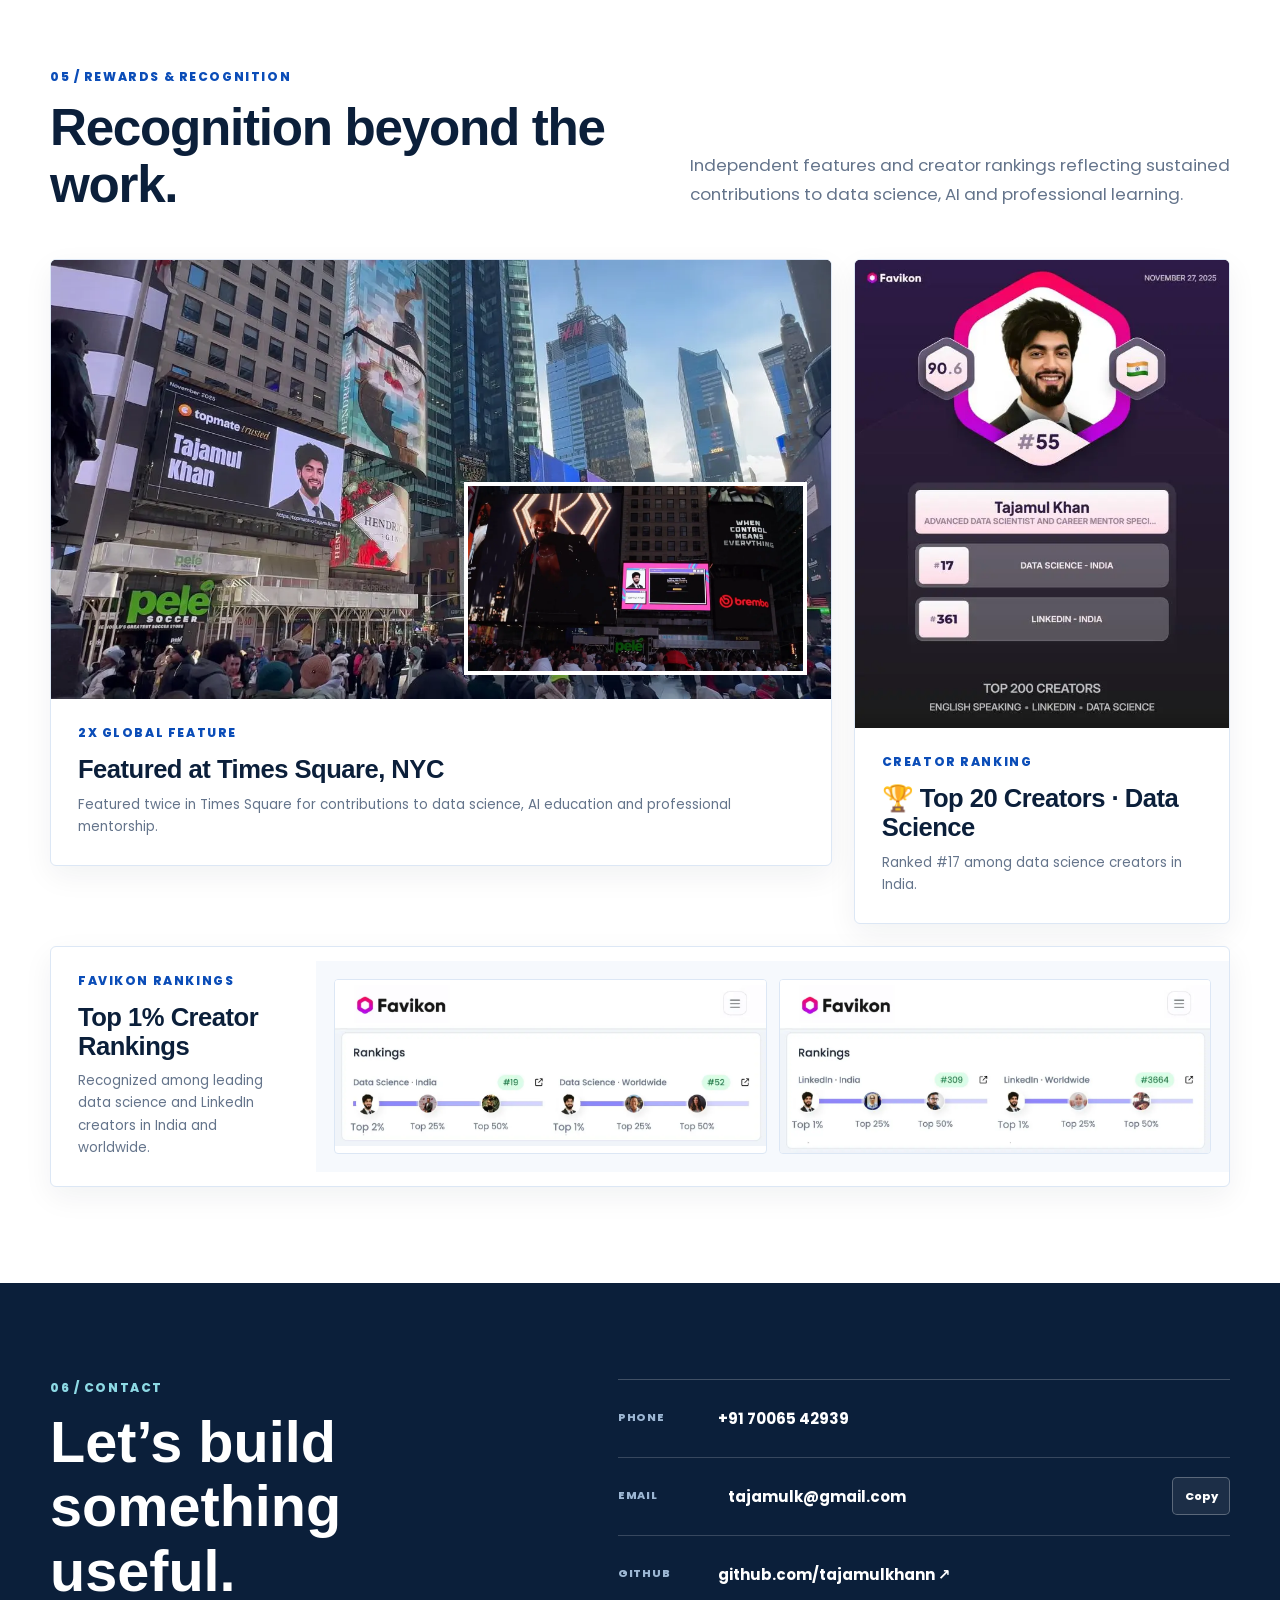
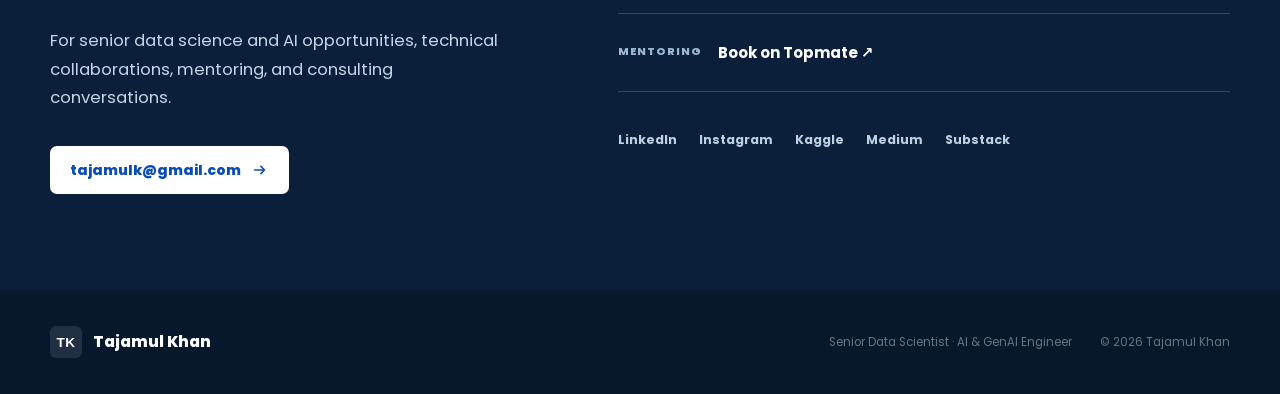
==== commit e746937a: "Replace project portfolio thumbnails" ====
--- a/index.html
+++ b/index.html
@@ -282,7 +282,7 @@
 
           <div class="project-grid">
             <a class="project-card project-card-featured reveal" href="https://github.com/tajamulkhann/Generative-AI-Projects" target="_blank" rel="noopener noreferrer">
-              <figure><img src="images/proj_1.png" width="1920" height="1080" alt="Preview of Tajamul Khan's Generative AI projects" loading="lazy" decoding="async"></figure>
+              <figure><img src="images/project-generative-ai.webp" width="1920" height="1080" alt="Preview of Tajamul Khan's Generative AI projects" loading="lazy" decoding="async"></figure>
               <div class="project-content"><div class="project-topline"><span>Featured · Generative AI</span><span aria-hidden="true">↗</span></div><h3>Generative AI Projects</h3><p>Applied LLM systems, fine-tuning, multimodal AI, and practical use cases built to demonstrate modern AI engineering.</p><ul class="tag-list"><li>LLM applications</li><li>RAG</li><li>Multimodal AI</li></ul></div>
             </a>
 
@@ -291,13 +291,12 @@
               <div class="project-content"><div class="project-topline"><span>Featured · Machine Learning</span><span aria-hidden="true">↗</span></div><h3>Machine Learning Projects</h3><p>End-to-end supervised and unsupervised learning workflows, from preprocessing and evaluation to clear implementation.</p><ul class="tag-list"><li>Supervised ML</li><li>Unsupervised ML</li><li>Python</li></ul></div>
             </a>
 
-            <a class="project-card reveal" href="https://github.com/tajamulkhann/Deep-Learning-Projects" target="_blank" rel="noopener noreferrer"><figure><img src="images/proj_3.png" width="1920" height="1080" alt="Preview of Tajamul Khan's Deep Learning projects" loading="lazy" decoding="async"></figure><div class="project-content"><div class="project-topline"><span>Deep Learning</span><span aria-hidden="true">↗</span></div><h3>Deep Learning Projects</h3><p>Practical neural-network implementations across modern deep-learning workflows and real-world datasets.</p><ul class="tag-list"><li>Neural networks</li><li>Applied AI</li></ul></div></a>
-            <a class="project-card reveal" data-delay="50" href="https://github.com/tajamulkhann/Statistical-Analysis-Projects" target="_blank" rel="noopener noreferrer"><figure><img src="images/proj_4.png" width="1920" height="1080" alt="Preview of Tajamul Khan's Statistical Analysis projects" loading="lazy" decoding="async"></figure><div class="project-content"><div class="project-topline"><span>Statistics</span><span aria-hidden="true">↗</span></div><h3>Statistical Analysis</h3><p>Hypothesis testing, data exploration, and decision-ready insight developed through rigorous statistical workflows.</p><ul class="tag-list"><li>Hypothesis testing</li><li>EDA</li></ul></div></a>
-            <a class="project-card reveal" data-delay="100" href="https://github.com/tajamulkhann/Time-Series-Analysis" target="_blank" rel="noopener noreferrer"><figure><img src="images/proj_5.png" width="1920" height="1080" alt="Preview of Tajamul Khan's Time Series Analysis projects" loading="lazy" decoding="async"></figure><div class="project-content"><div class="project-topline"><span>Forecasting</span><span aria-hidden="true">↗</span></div><h3>Time Series Analysis</h3><p>Forecasting projects that model trend, seasonality, and future behavior with statistical and deep-learning methods.</p><ul class="tag-list"><li>ARIMA</li><li>SARIMAX</li><li>Forecasting</li></ul></div></a>
-            <a class="project-card reveal" href="https://github.com/tajamulkhann/NLP-Projects" target="_blank" rel="noopener noreferrer"><figure><img src="images/proj_6.png" width="1920" height="1080" alt="Preview of Tajamul Khan's Natural Language Processing projects" loading="lazy" decoding="async"></figure><div class="project-content"><div class="project-topline"><span>Natural Language Processing</span><span aria-hidden="true">↗</span></div><h3>NLP Projects</h3><p>Text processing, embeddings, classification, and language understanding for applied NLP problems.</p><ul class="tag-list"><li>Text analytics</li><li>Embeddings</li></ul></div></a>
-            <a class="project-card reveal" data-delay="50" href="https://github.com/tajamulkhann/Exploratory-Data-Analysis-Projects" target="_blank" rel="noopener noreferrer"><figure><img src="images/proj_7.png" width="1920" height="1080" alt="Preview of Tajamul Khan's Exploratory Data Analysis projects" loading="lazy" decoding="async"></figure><div class="project-content"><div class="project-topline"><span>Data Analysis</span><span aria-hidden="true">↗</span></div><h3>Exploratory Data Analysis</h3><p>Structured investigations that clean messy data, reveal patterns, and turn raw datasets into clear stories.</p><ul class="tag-list"><li>EDA</li><li>Data storytelling</li></ul></div></a>
-            <a class="project-card reveal" data-delay="100" href="https://www.novypro.com/profile_about/tajamulkhan" target="_blank" rel="noopener noreferrer"><figure><img src="images/proj_8.png" width="1920" height="1080" alt="Preview of Tajamul Khan's Power BI dashboard portfolio" loading="lazy" decoding="async"></figure><div class="project-content"><div class="project-topline"><span>Business Intelligence</span><span aria-hidden="true">↗</span></div><h3>Power BI Dashboards</h3><p>Interactive business dashboards designed to make complex information clear, usable, and decision-ready.</p><ul class="tag-list"><li>Power BI</li><li>DAX</li></ul></div></a>
-            <a class="project-card reveal" href="https://public.tableau.com/app/profile/tajamul.khan/vizzes" target="_blank" rel="noopener noreferrer"><figure><img src="images/proj_9.png" width="1920" height="1080" alt="Preview of Tajamul Khan's Tableau visualization portfolio" loading="lazy" decoding="async"></figure><div class="project-content"><div class="project-topline"><span>Data Visualization</span><span aria-hidden="true">↗</span></div><h3>Tableau Portfolio</h3><p>Interactive visual stories that surface important trends, patterns, and actionable business insights.</p><ul class="tag-list"><li>Tableau</li><li>Visualization</li></ul></div></a>
+            <a class="project-card reveal" href="https://github.com/tajamulkhann/Deep-Learning-Projects" target="_blank" rel="noopener noreferrer"><figure><img src="images/project-deep-learning.webp" width="1920" height="1080" alt="Preview of Tajamul Khan's Deep Learning projects" loading="lazy" decoding="async"></figure><div class="project-content"><div class="project-topline"><span>Deep Learning</span><span aria-hidden="true">↗</span></div><h3>Deep Learning Projects</h3><p>Practical neural-network implementations across modern deep-learning workflows and real-world datasets.</p><ul class="tag-list"><li>Neural networks</li><li>Applied AI</li></ul></div></a>
+            <a class="project-card reveal" data-delay="50" href="https://github.com/tajamulkhann/Statistical-Analysis-Projects" target="_blank" rel="noopener noreferrer"><figure><img src="images/project-statistical-analysis.webp" width="1920" height="1080" alt="Preview of Tajamul Khan's Statistical Analysis projects" loading="lazy" decoding="async"></figure><div class="project-content"><div class="project-topline"><span>Statistics</span><span aria-hidden="true">↗</span></div><h3>Statistical Analysis</h3><p>Hypothesis testing, data exploration, and decision-ready insight developed through rigorous statistical workflows.</p><ul class="tag-list"><li>Hypothesis testing</li><li>EDA</li></ul></div></a>
+            <a class="project-card reveal" data-delay="100" href="https://github.com/tajamulkhann/Time-Series-Analysis" target="_blank" rel="noopener noreferrer"><figure><img src="images/project-time-series.webp" width="1920" height="1080" alt="Preview of Tajamul Khan's Time Series Analysis projects" loading="lazy" decoding="async"></figure><div class="project-content"><div class="project-topline"><span>Forecasting</span><span aria-hidden="true">↗</span></div><h3>Time Series Analysis</h3><p>Forecasting projects that model trend, seasonality, and future behavior with statistical and deep-learning methods.</p><ul class="tag-list"><li>ARIMA</li><li>SARIMAX</li><li>Forecasting</li></ul></div></a>
+            <a class="project-card reveal" href="https://github.com/tajamulkhann/NLP-Projects" target="_blank" rel="noopener noreferrer"><figure><img src="images/project-nlp.webp" width="1920" height="1080" alt="Preview of Tajamul Khan's Natural Language Processing projects" loading="lazy" decoding="async"></figure><div class="project-content"><div class="project-topline"><span>Natural Language Processing</span><span aria-hidden="true">↗</span></div><h3>NLP Projects</h3><p>Text processing, embeddings, classification, and language understanding for applied NLP problems.</p><ul class="tag-list"><li>Text analytics</li><li>Embeddings</li></ul></div></a>
+            <a class="project-card reveal" data-delay="50" href="https://github.com/tajamulkhann/Exploratory-Data-Analysis-Projects" target="_blank" rel="noopener noreferrer"><figure><img src="images/project-data-analysis.webp" width="1920" height="1080" alt="Preview of Tajamul Khan's Exploratory Data Analysis projects" loading="lazy" decoding="async"></figure><div class="project-content"><div class="project-topline"><span>Data Analysis</span><span aria-hidden="true">↗</span></div><h3>Exploratory Data Analysis</h3><p>Structured investigations that clean messy data, reveal patterns, and turn raw datasets into clear stories.</p><ul class="tag-list"><li>EDA</li><li>Data storytelling</li></ul></div></a>
+            <a class="project-card reveal" data-delay="100" href="https://www.novypro.com/profile_about/tajamulkhan" target="_blank" rel="noopener noreferrer"><figure><img src="images/project-power-bi.webp" width="1920" height="1080" alt="Preview of Tajamul Khan's Power BI dashboard portfolio" loading="lazy" decoding="async"></figure><div class="project-content"><div class="project-topline"><span>Business Intelligence</span><span aria-hidden="true">↗</span></div><h3>Power BI Dashboards</h3><p>Interactive business dashboards designed to make complex information clear, usable, and decision-ready.</p><ul class="tag-list"><li>Power BI</li><li>DAX</li></ul></div></a>
           </div>
         </div>
       </section>
--- a/css/portfolio.css
+++ b/css/portfolio.css
@@ -414,8 +414,8 @@
 
 .system-readout {
   position: absolute;
-  top: 16%;
-  right: 8%;
+  top: 4%;
+  left: 32%;
   display: flex;
   align-items: center;
   gap: 14px;
@@ -2173,7 +2173,7 @@
   }
 
   .system-readout {
-    right: 4%;
+    display: none;
   }
 
   .hero-portrait img {
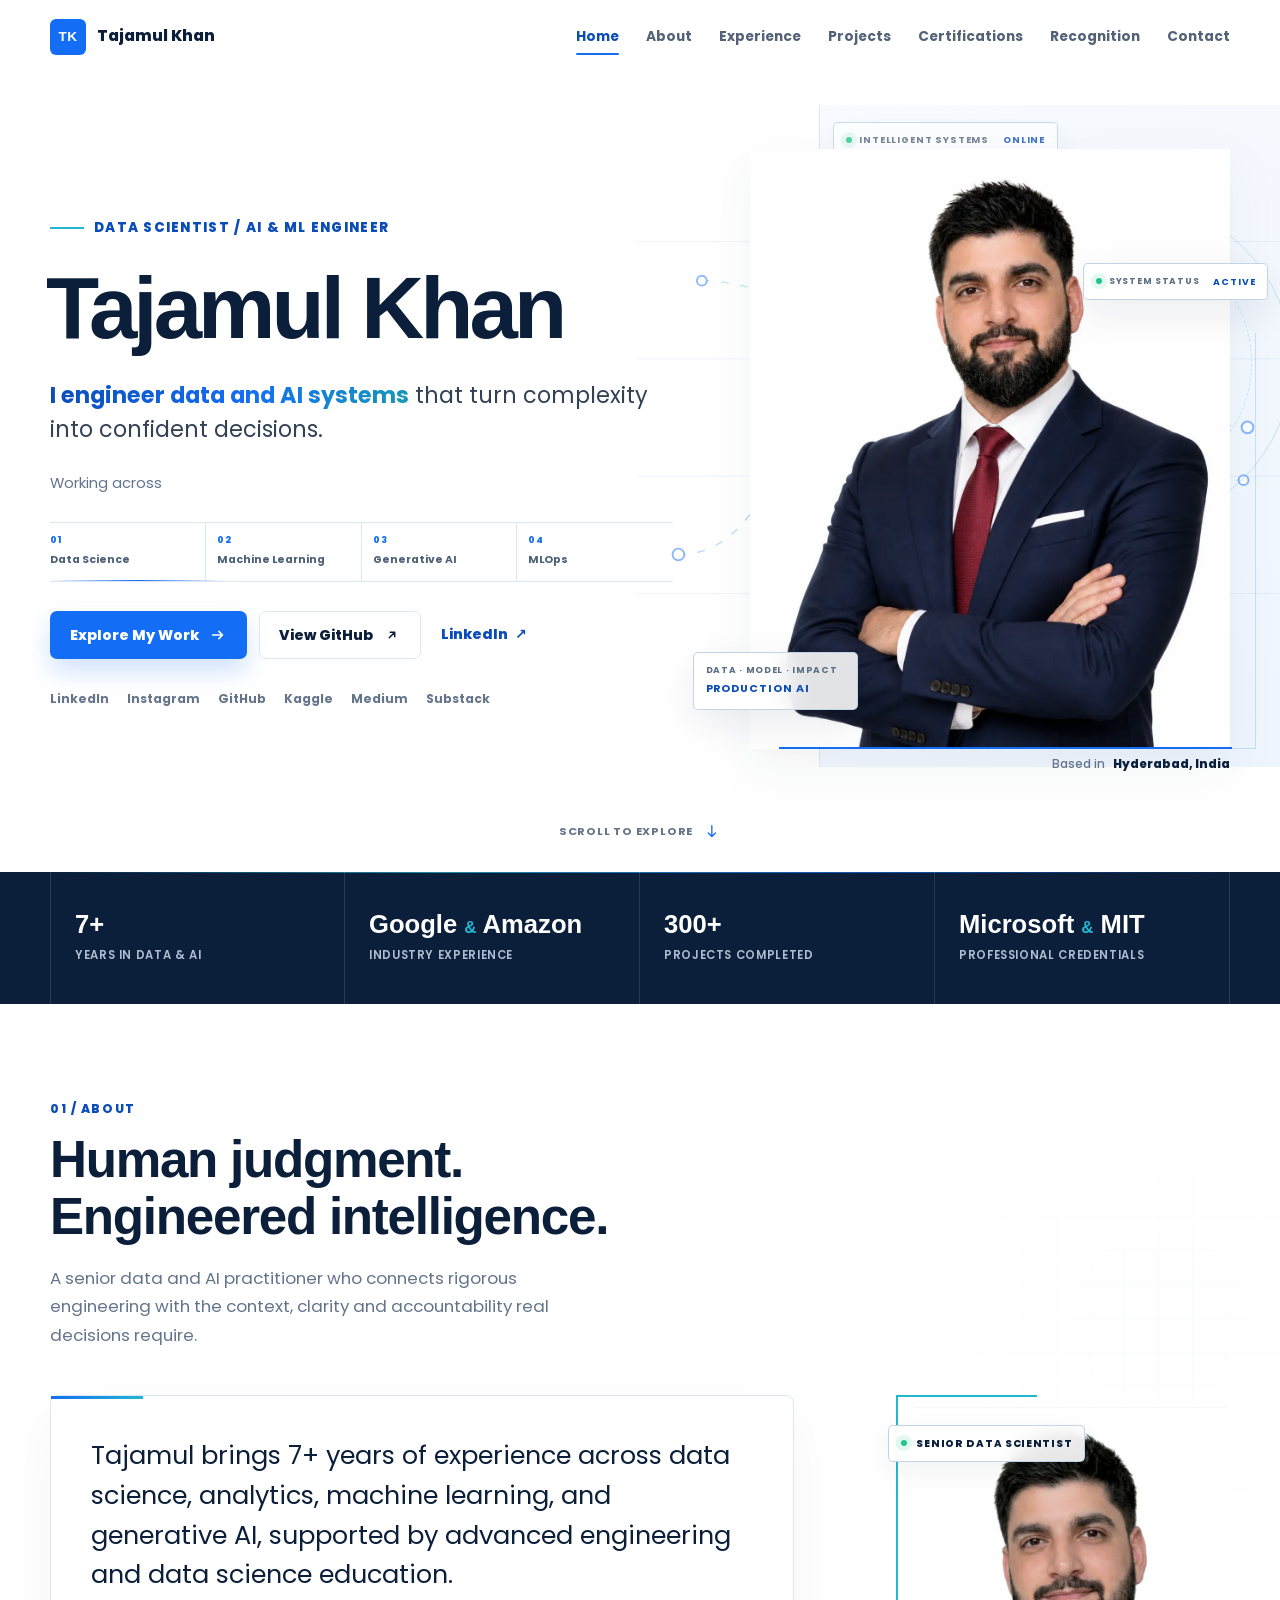
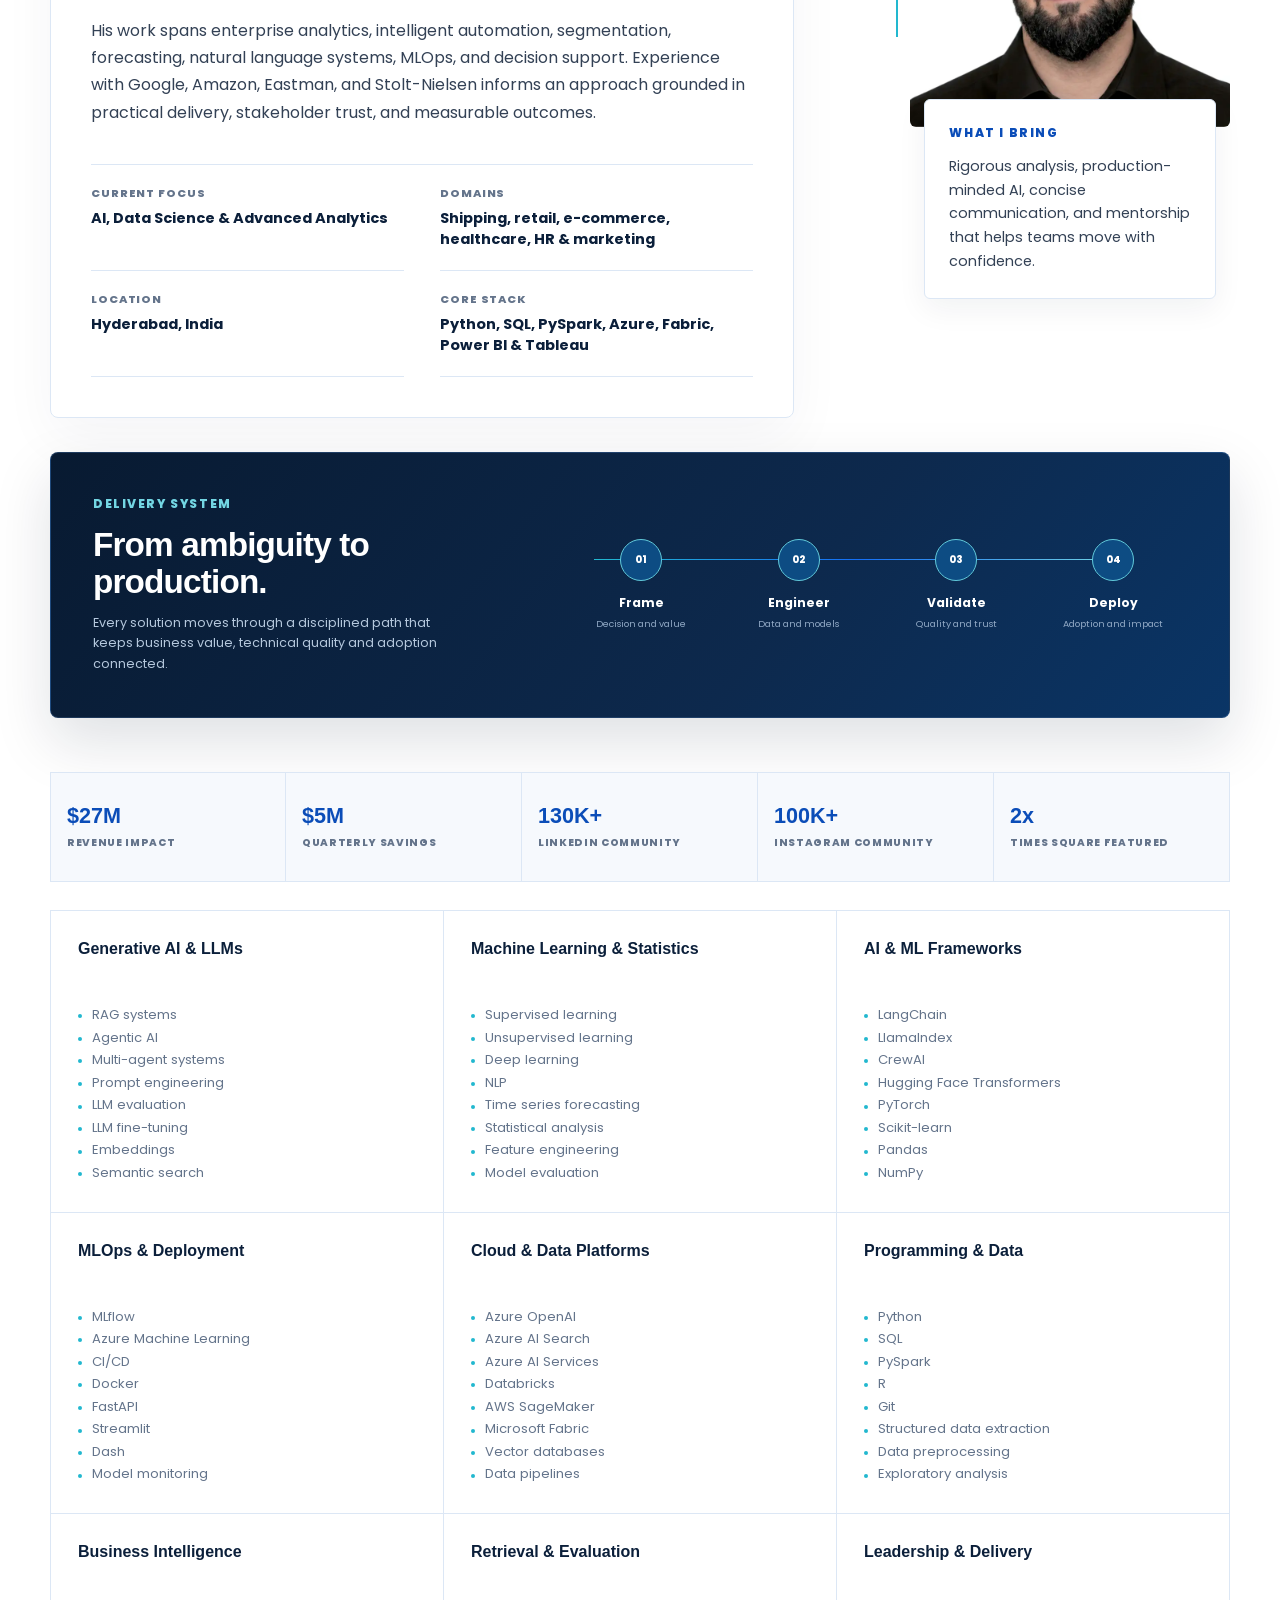
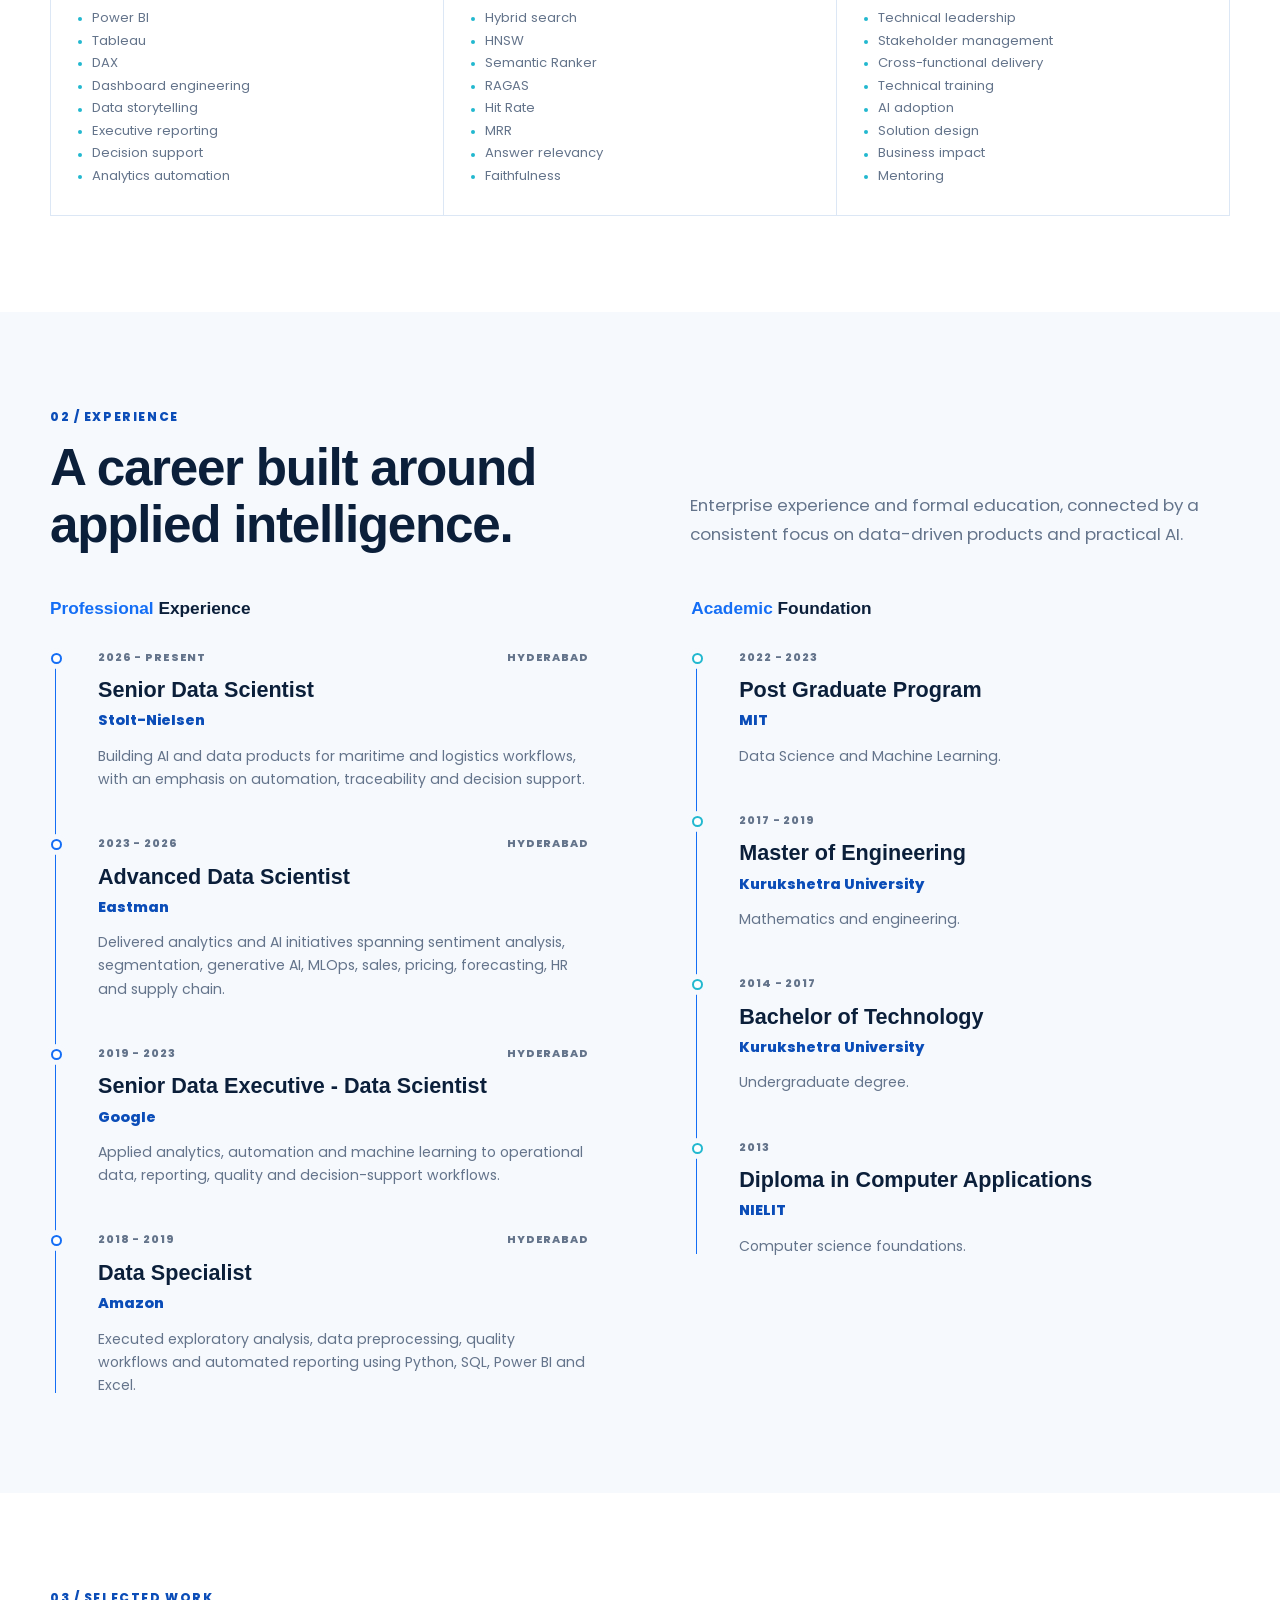
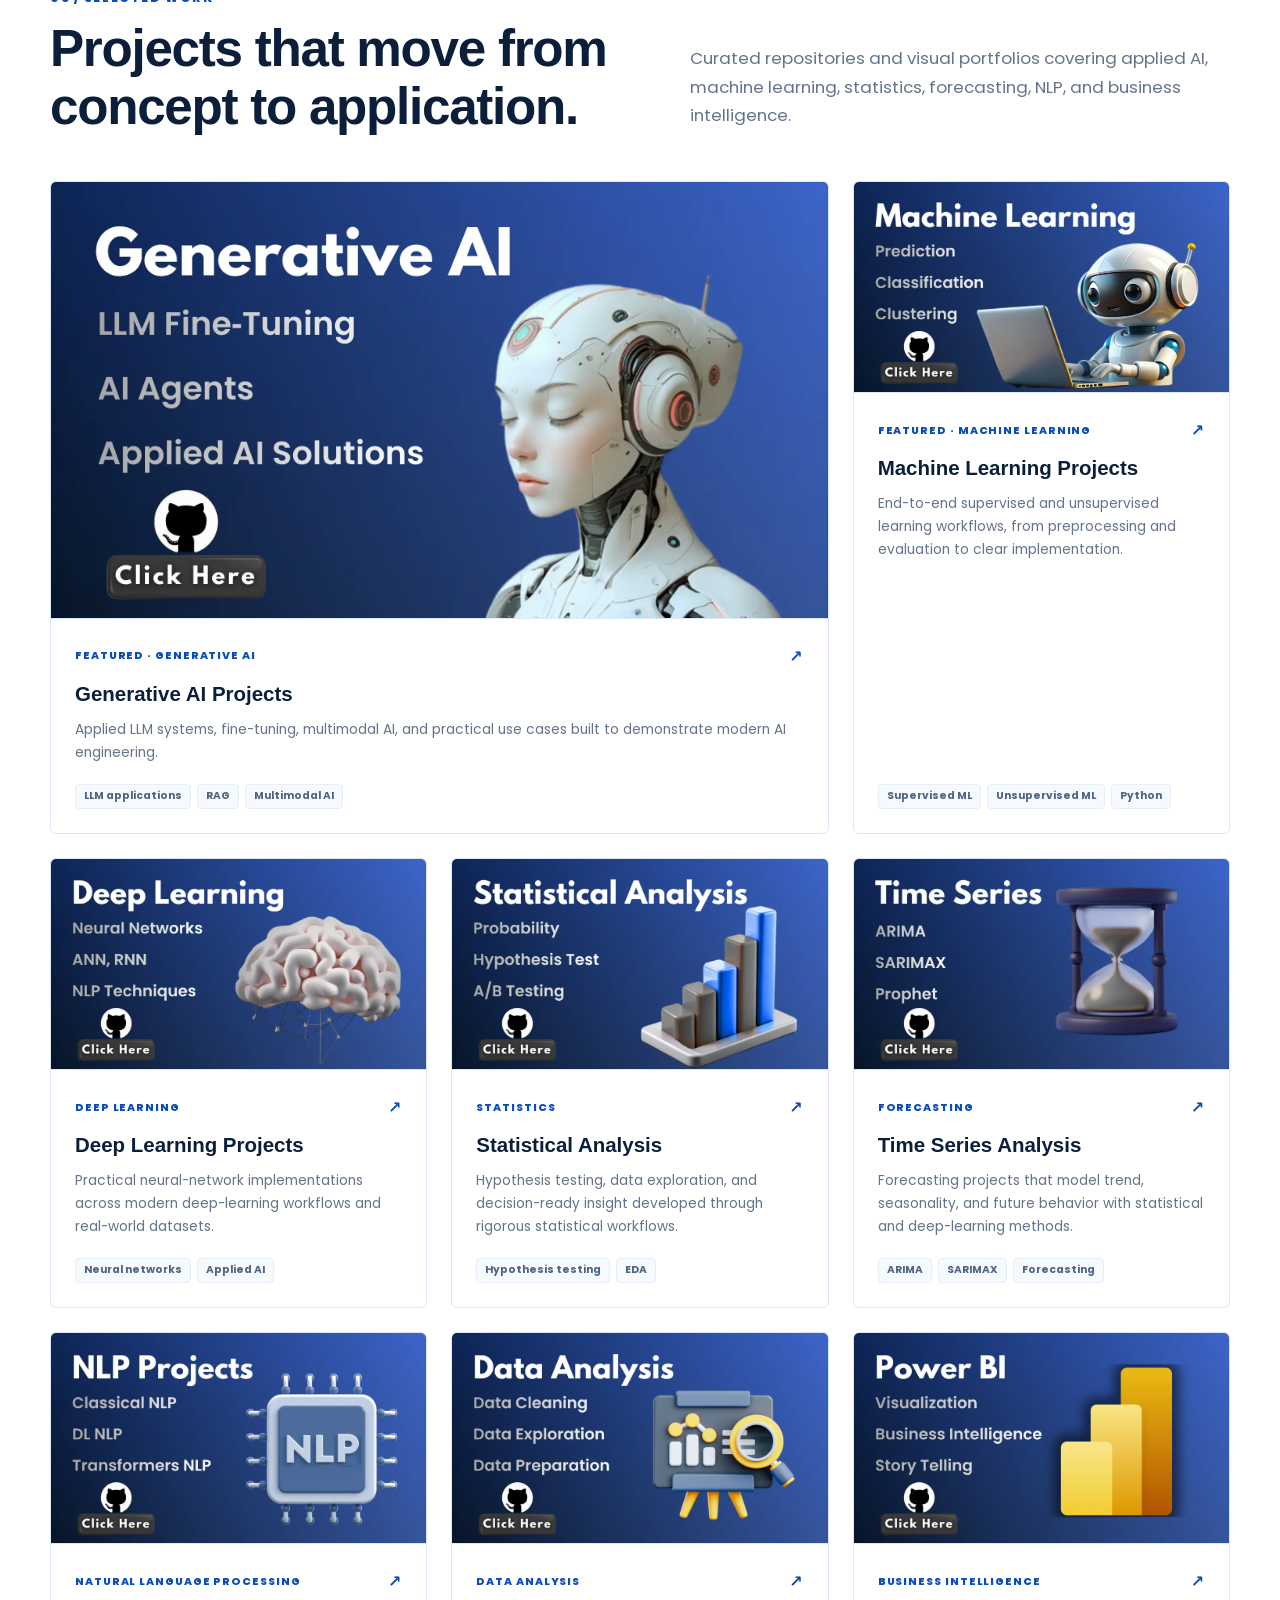
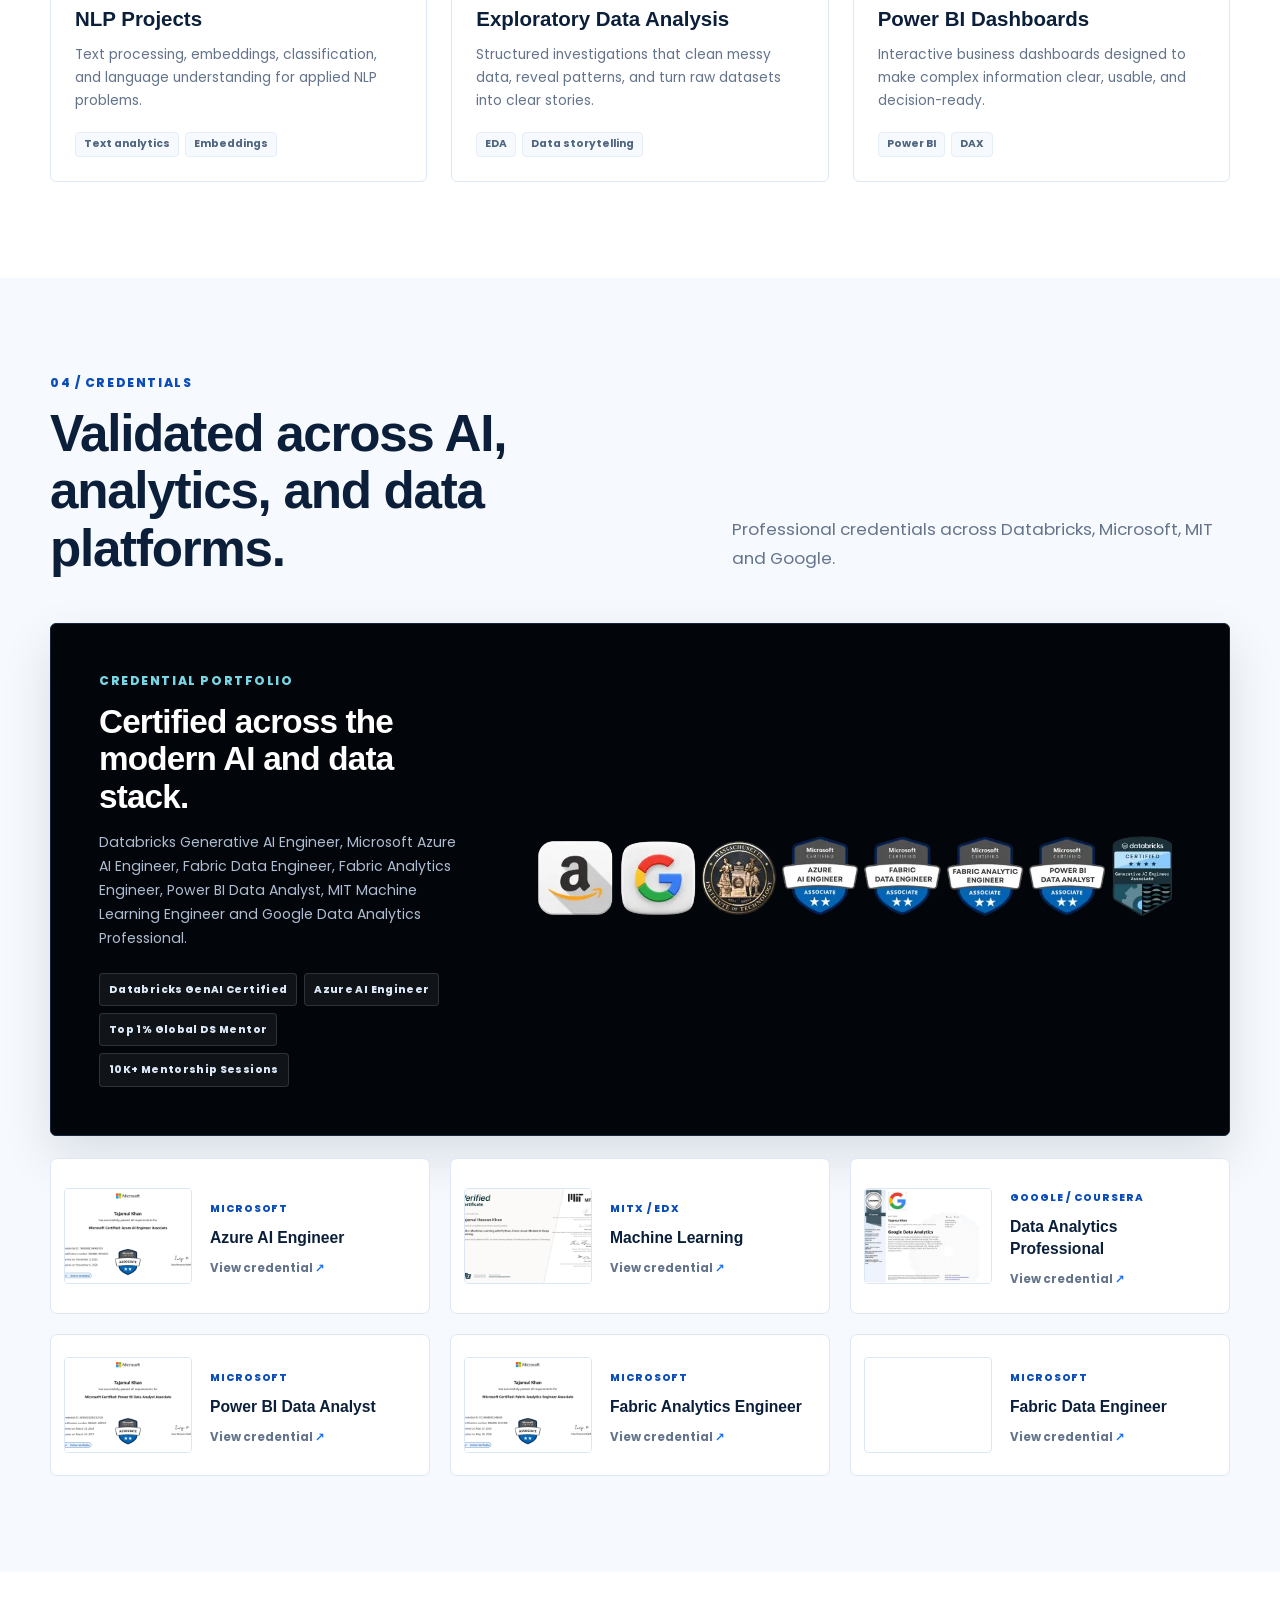
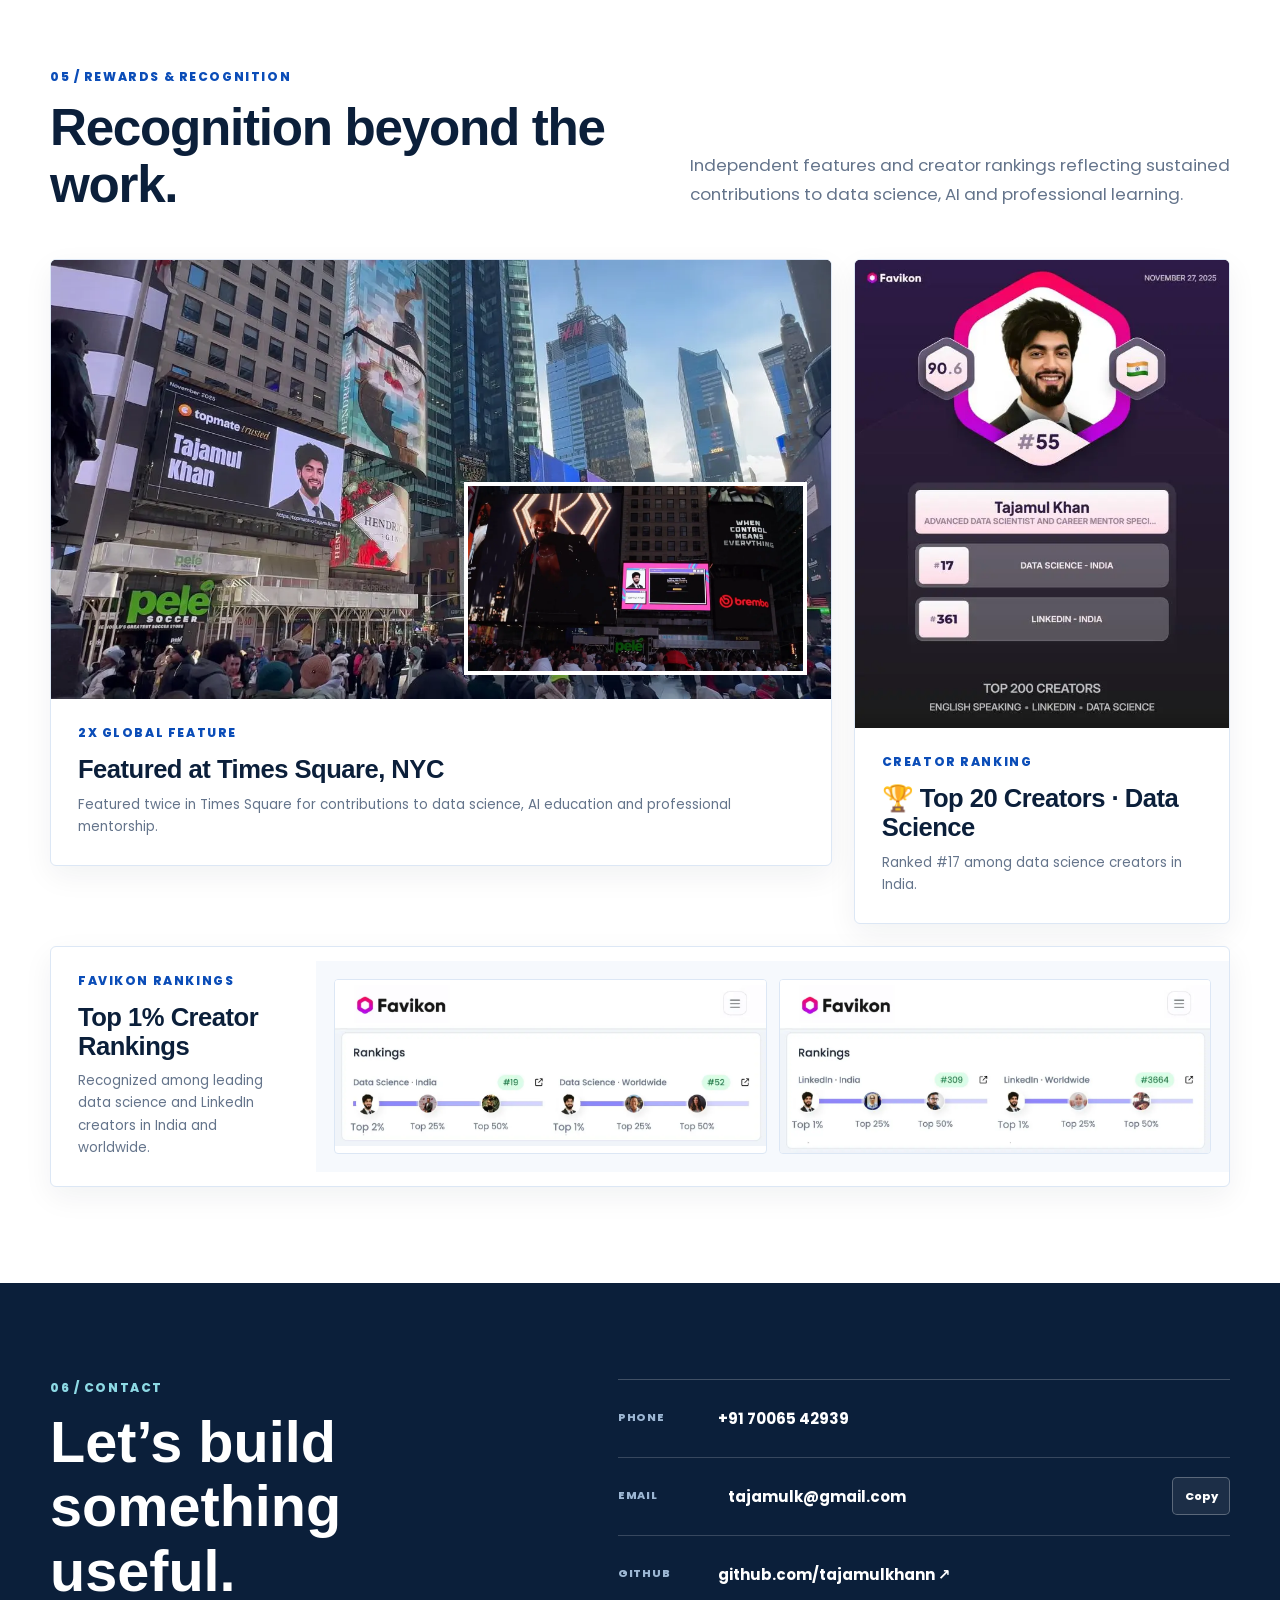
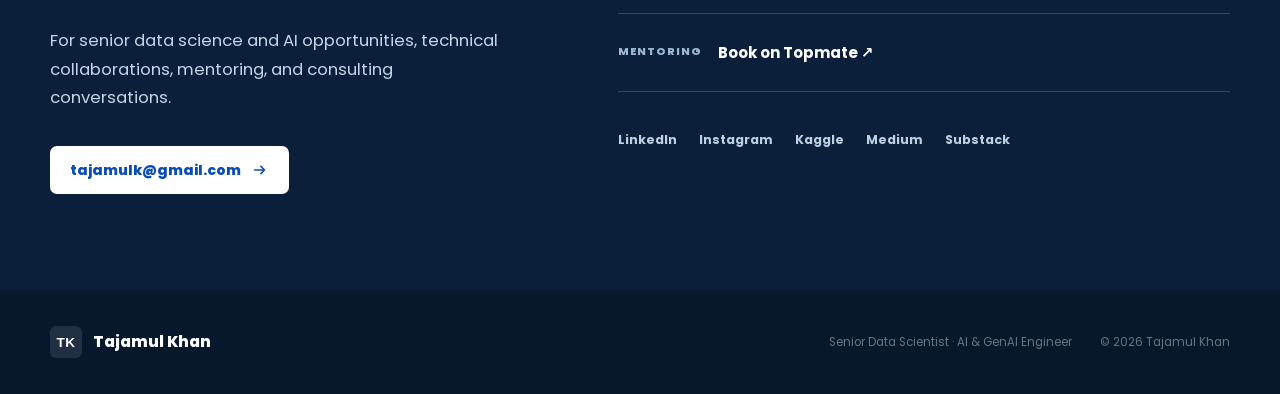
==== commit 01faef87: "Replace Machine Learning thumbnail with blue artwork" ====
--- a/index.html
+++ b/index.html
@@ -287,7 +287,7 @@
             </a>
 
             <a class="project-card project-card-featured reveal" data-delay="80" href="https://github.com/tajamulkhann/Machine-Learning-Projects" target="_blank" rel="noopener noreferrer">
-              <figure><img src="images/proj_2.png" width="1920" height="1080" alt="Preview of Tajamul Khan's Machine Learning projects" loading="lazy" decoding="async"></figure>
+              <figure><img src="images/project-machine-learning.webp" width="1920" height="1080" alt="Preview of Tajamul Khan's Machine Learning projects" loading="lazy" decoding="async"></figure>
               <div class="project-content"><div class="project-topline"><span>Featured · Machine Learning</span><span aria-hidden="true">↗</span></div><h3>Machine Learning Projects</h3><p>End-to-end supervised and unsupervised learning workflows, from preprocessing and evaluation to clear implementation.</p><ul class="tag-list"><li>Supervised ML</li><li>Unsupervised ML</li><li>Python</li></ul></div>
             </a>
 
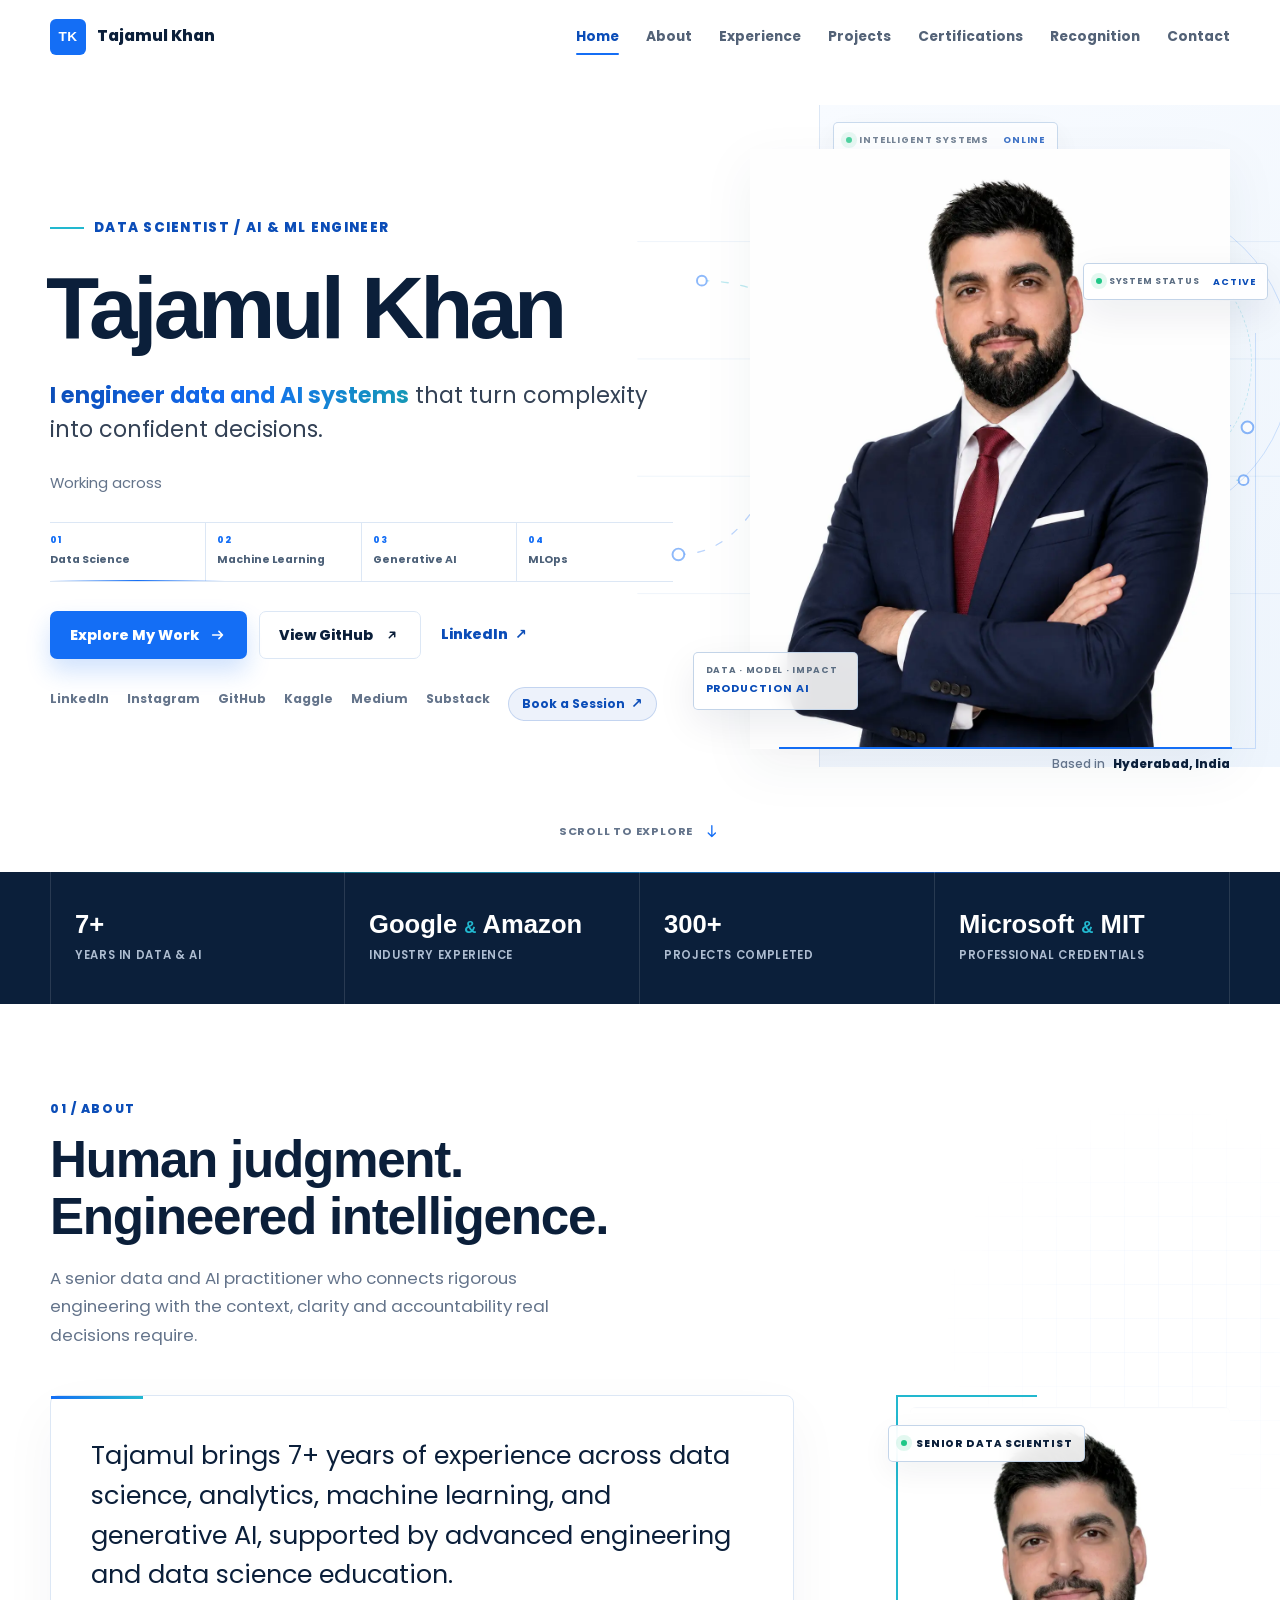
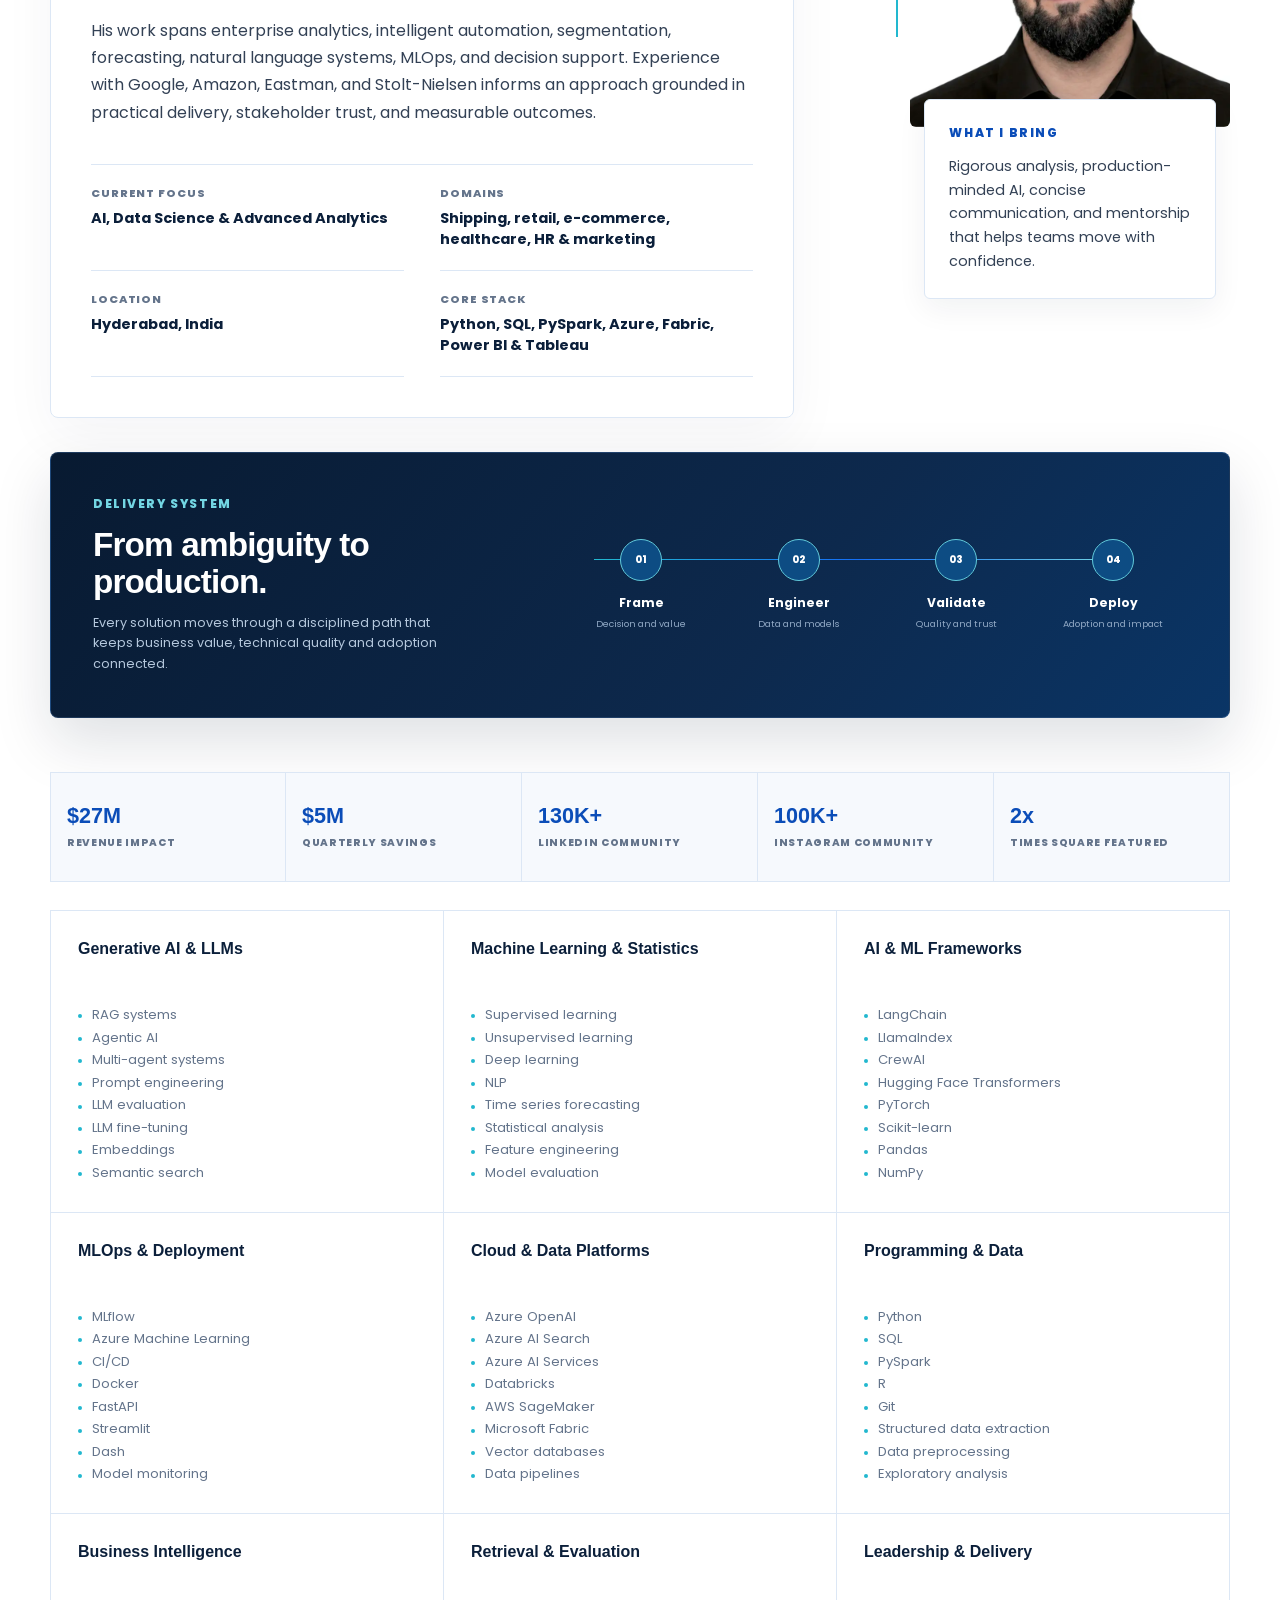
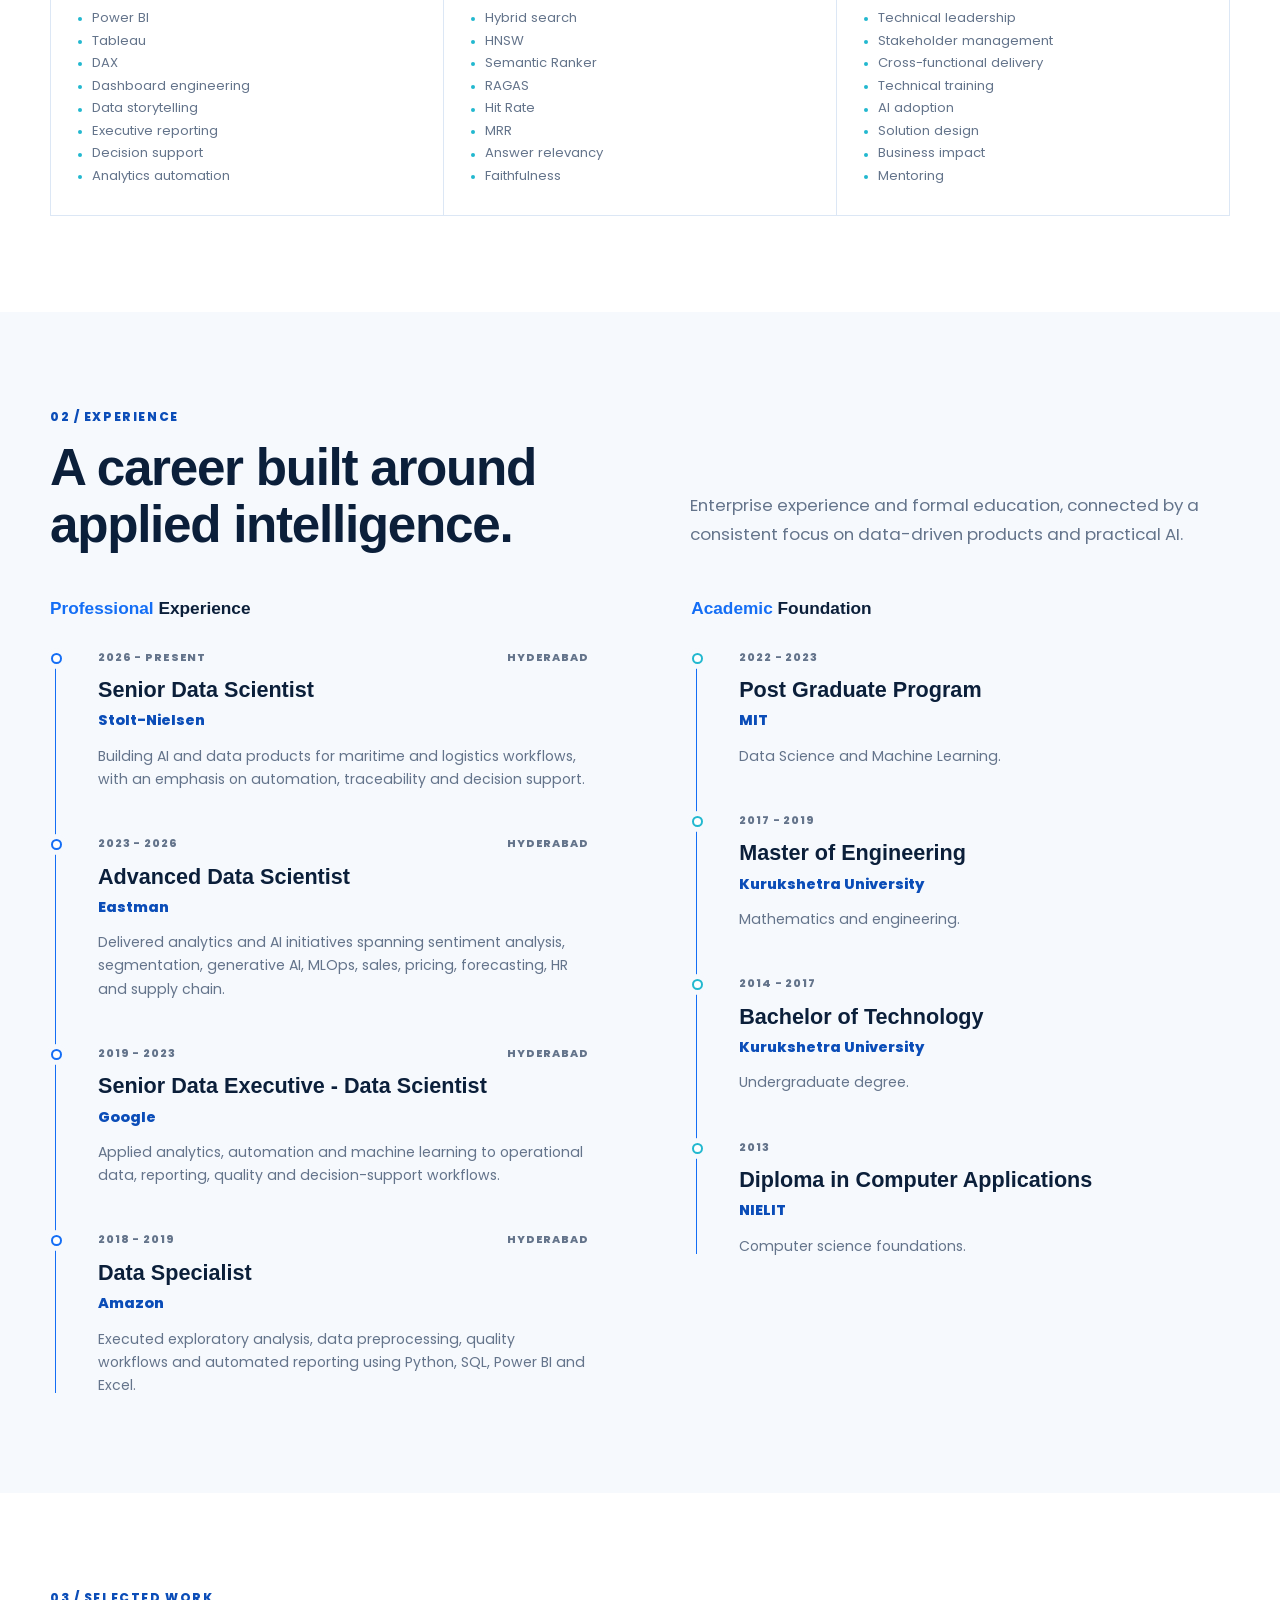
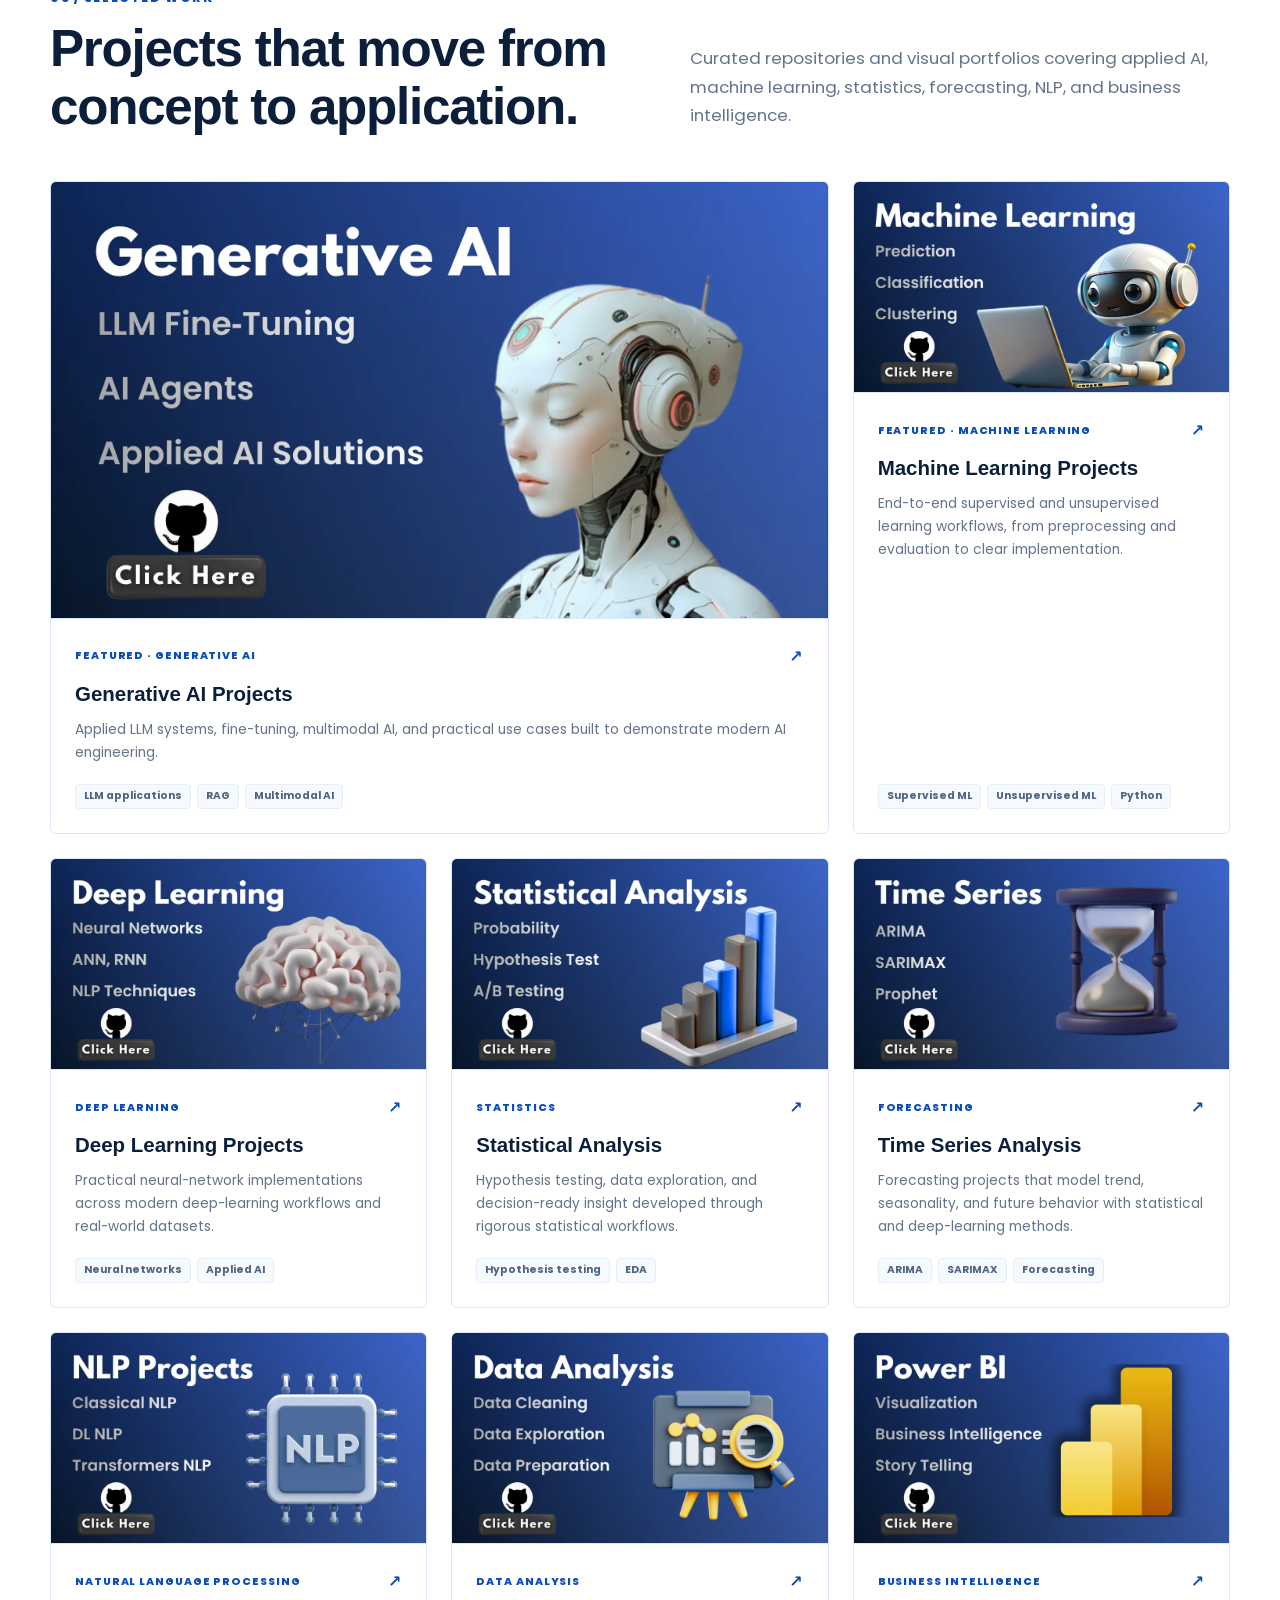
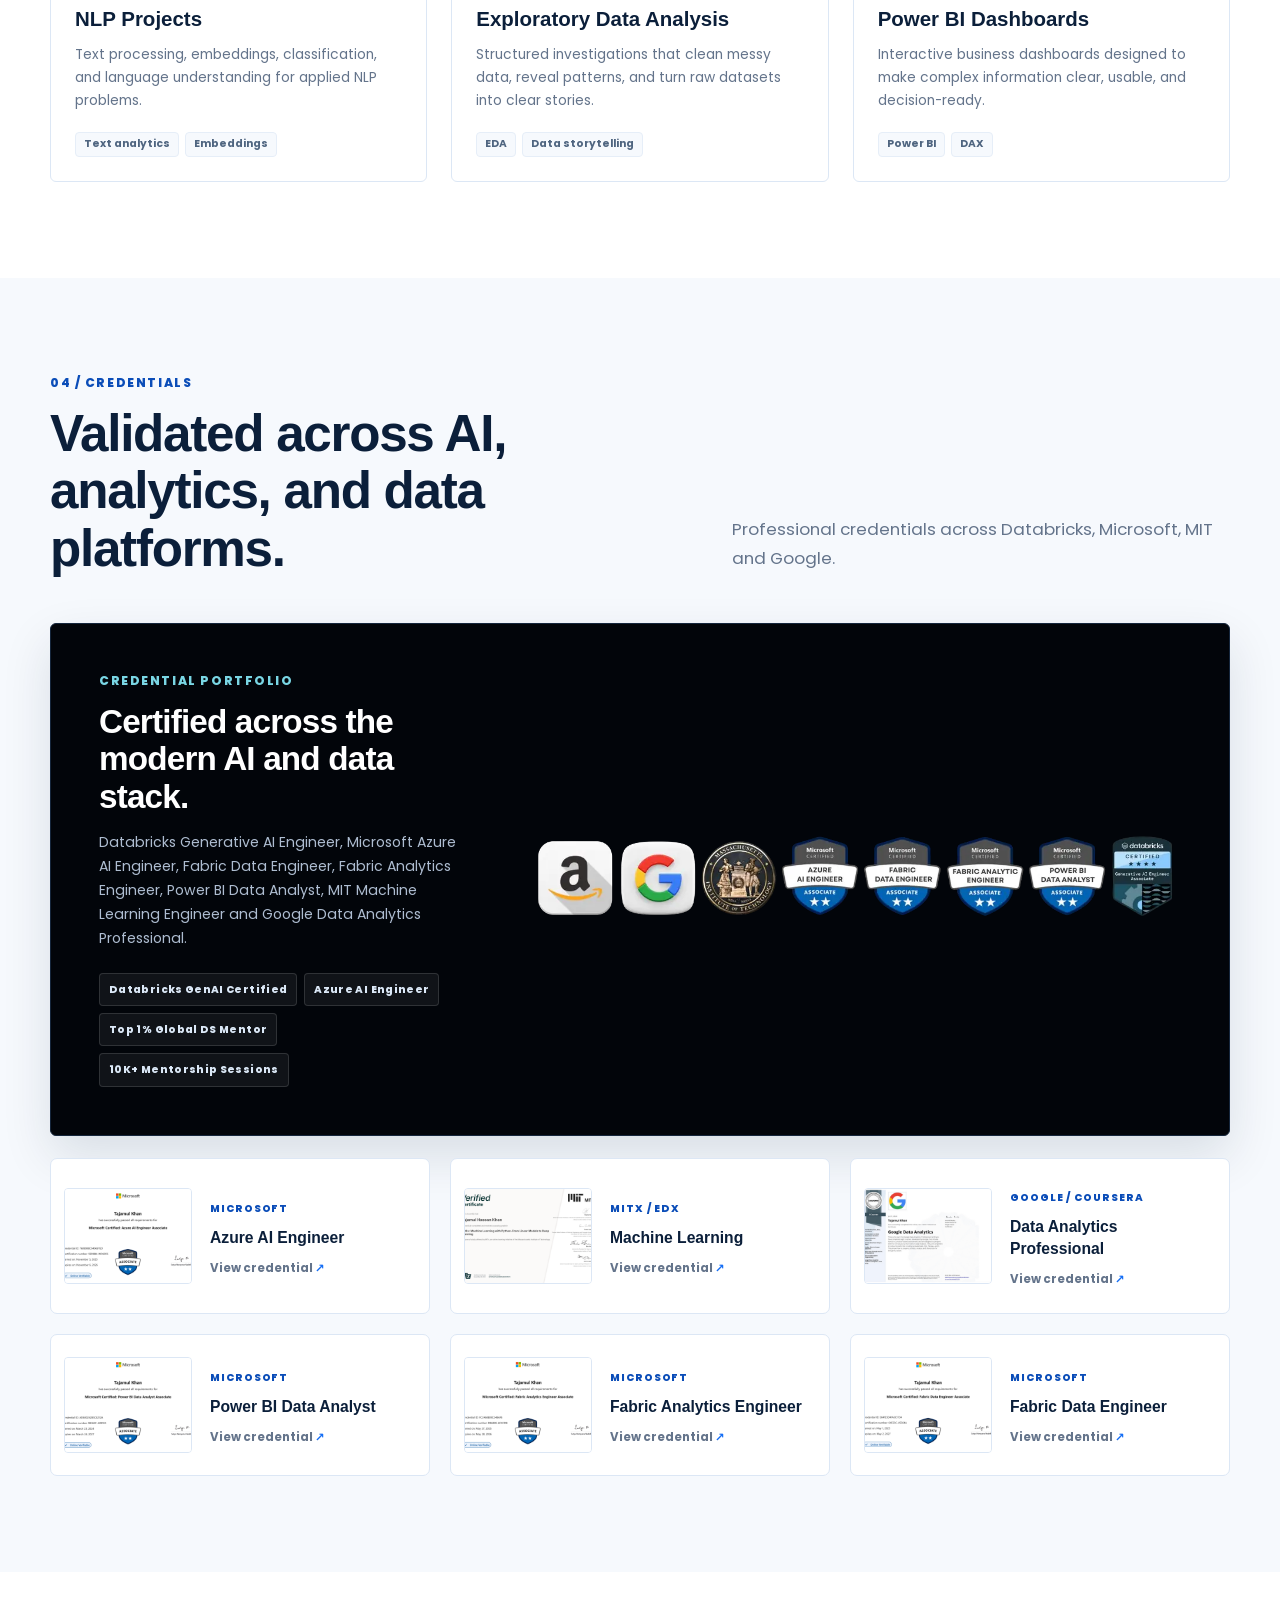
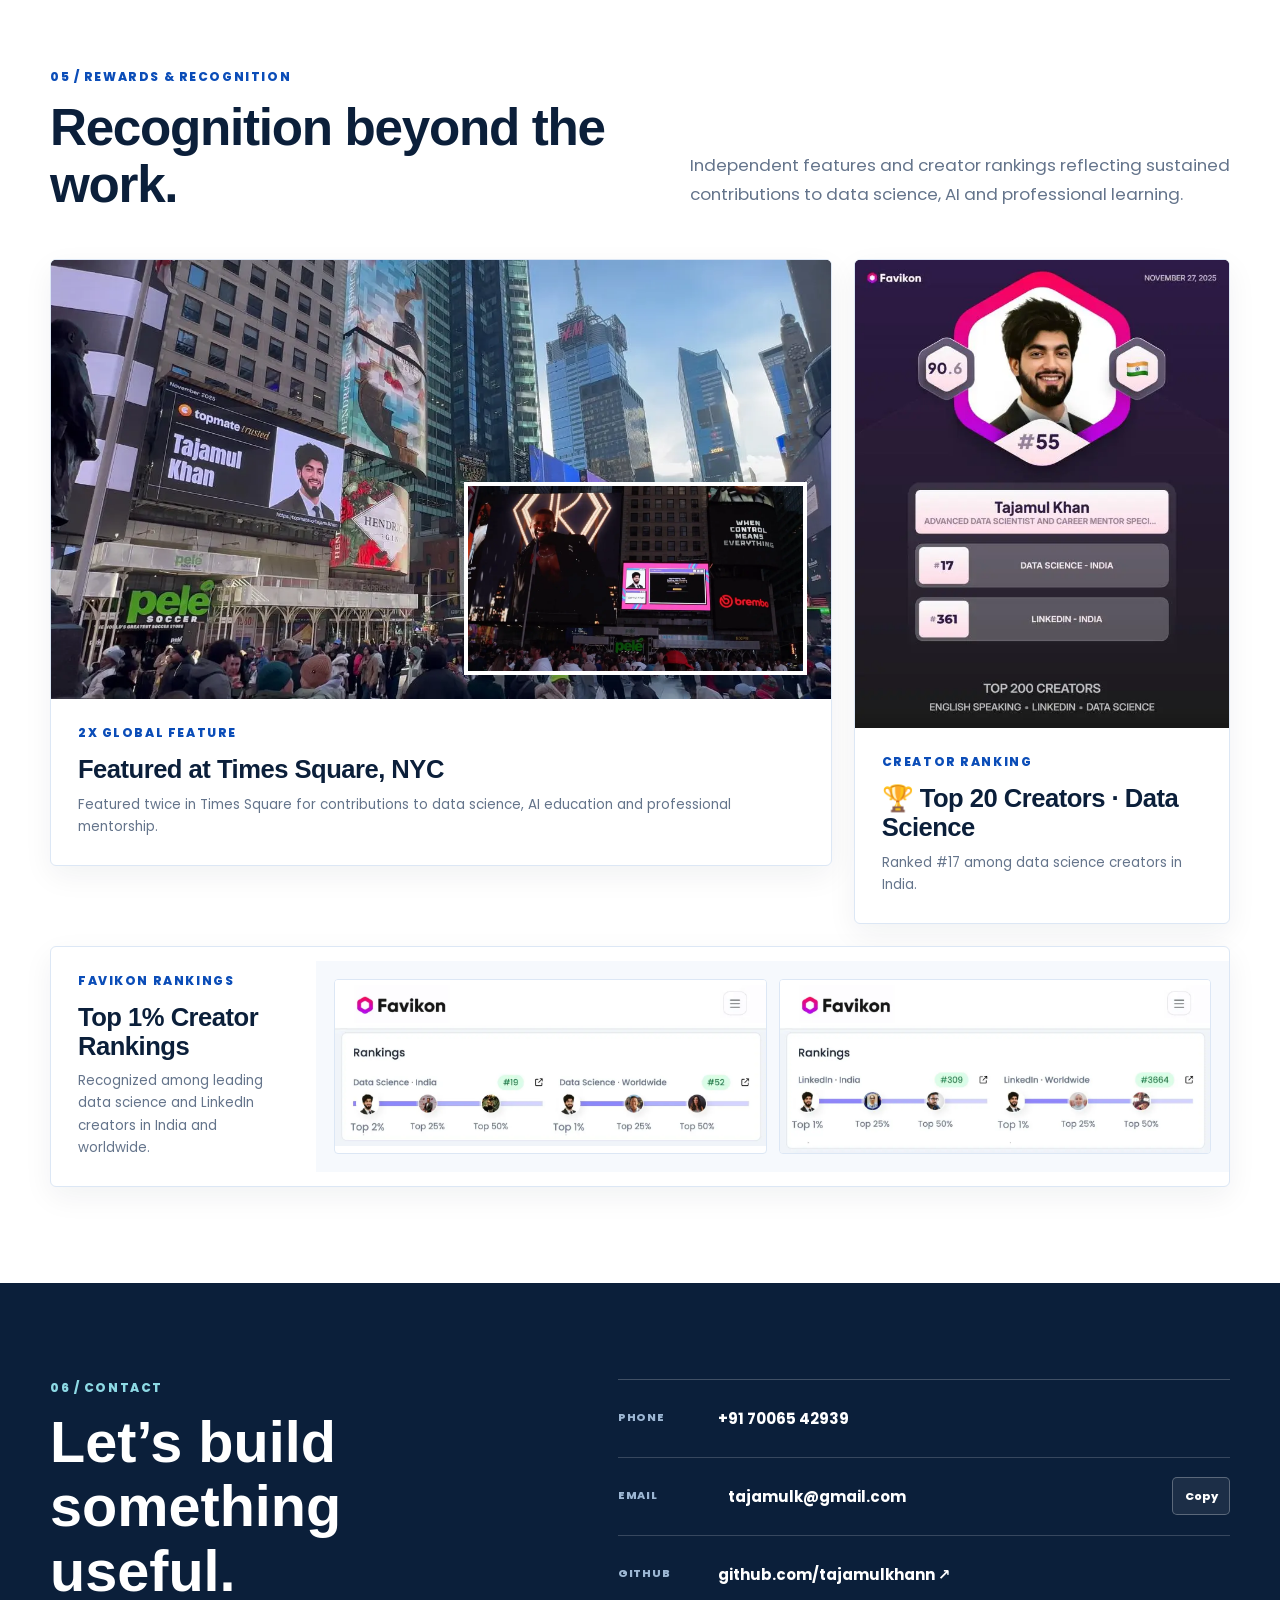
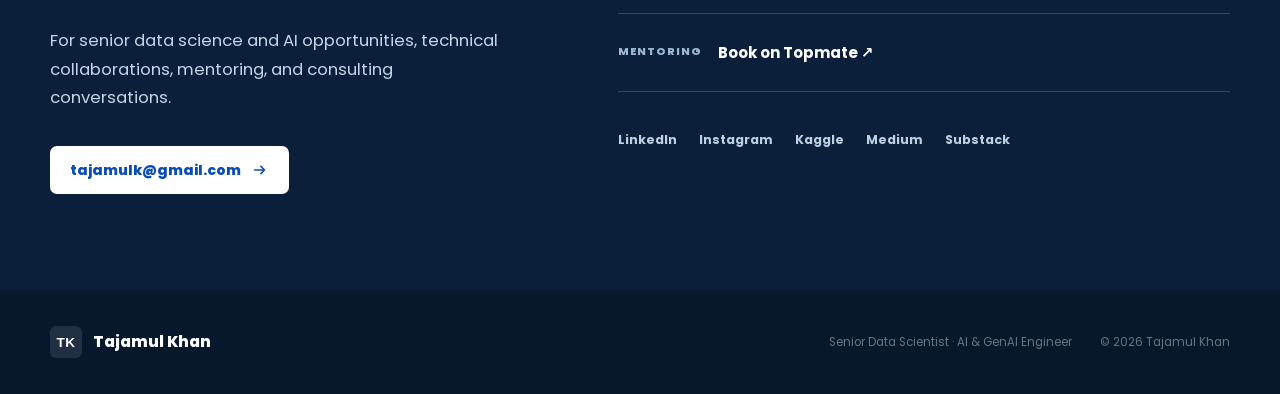
==== commit 4042f307: "Add prominent Topmate booking CTA" ====
--- a/index.html
+++ b/index.html
@@ -145,6 +145,7 @@
               <a href="https://www.kaggle.com/tajamulkhan" target="_blank" rel="noopener noreferrer">Kaggle</a>
               <a href="https://medium.com/@tajamulkhan" target="_blank" rel="noopener noreferrer">Medium</a>
               <a href="https://substack.com/@tajamulkhan" target="_blank" rel="noopener noreferrer">Substack</a>
+              <a class="hero-booking-link" href="https://topmate.io/tajamulkhan" target="_blank" rel="noopener noreferrer">Book a Session <span aria-hidden="true">↗</span></a>
             </div>
           </div>
 
--- a/css/portfolio.css
+++ b/css/portfolio.css
@@ -703,6 +703,40 @@
   width: 100%;
 }
 
+.hero-socials .hero-booking-link {
+  display: inline-flex;
+  align-items: center;
+  gap: 6px;
+  min-height: 34px;
+  margin-top: -2px;
+  padding: 0 13px;
+  border: 1px solid rgba(25, 93, 196, 0.2);
+  border-radius: 999px;
+  color: var(--blue-deep);
+  background: rgba(25, 93, 196, 0.08);
+  transition: color 180ms ease, background 180ms ease, border-color 180ms ease, transform 180ms ease;
+}
+
+.hero-socials .hero-booking-link::after {
+  display: none;
+}
+
+.hero-socials .hero-booking-link span {
+  font-size: 0.86rem;
+  transition: transform 180ms ease;
+}
+
+.hero-socials .hero-booking-link:hover {
+  border-color: var(--blue);
+  color: var(--white);
+  background: var(--blue);
+  transform: translateY(-1px);
+}
+
+.hero-socials .hero-booking-link:hover span {
+  transform: translate(2px, -2px);
+}
+
 .hero-portrait {
   position: relative;
   align-self: end;
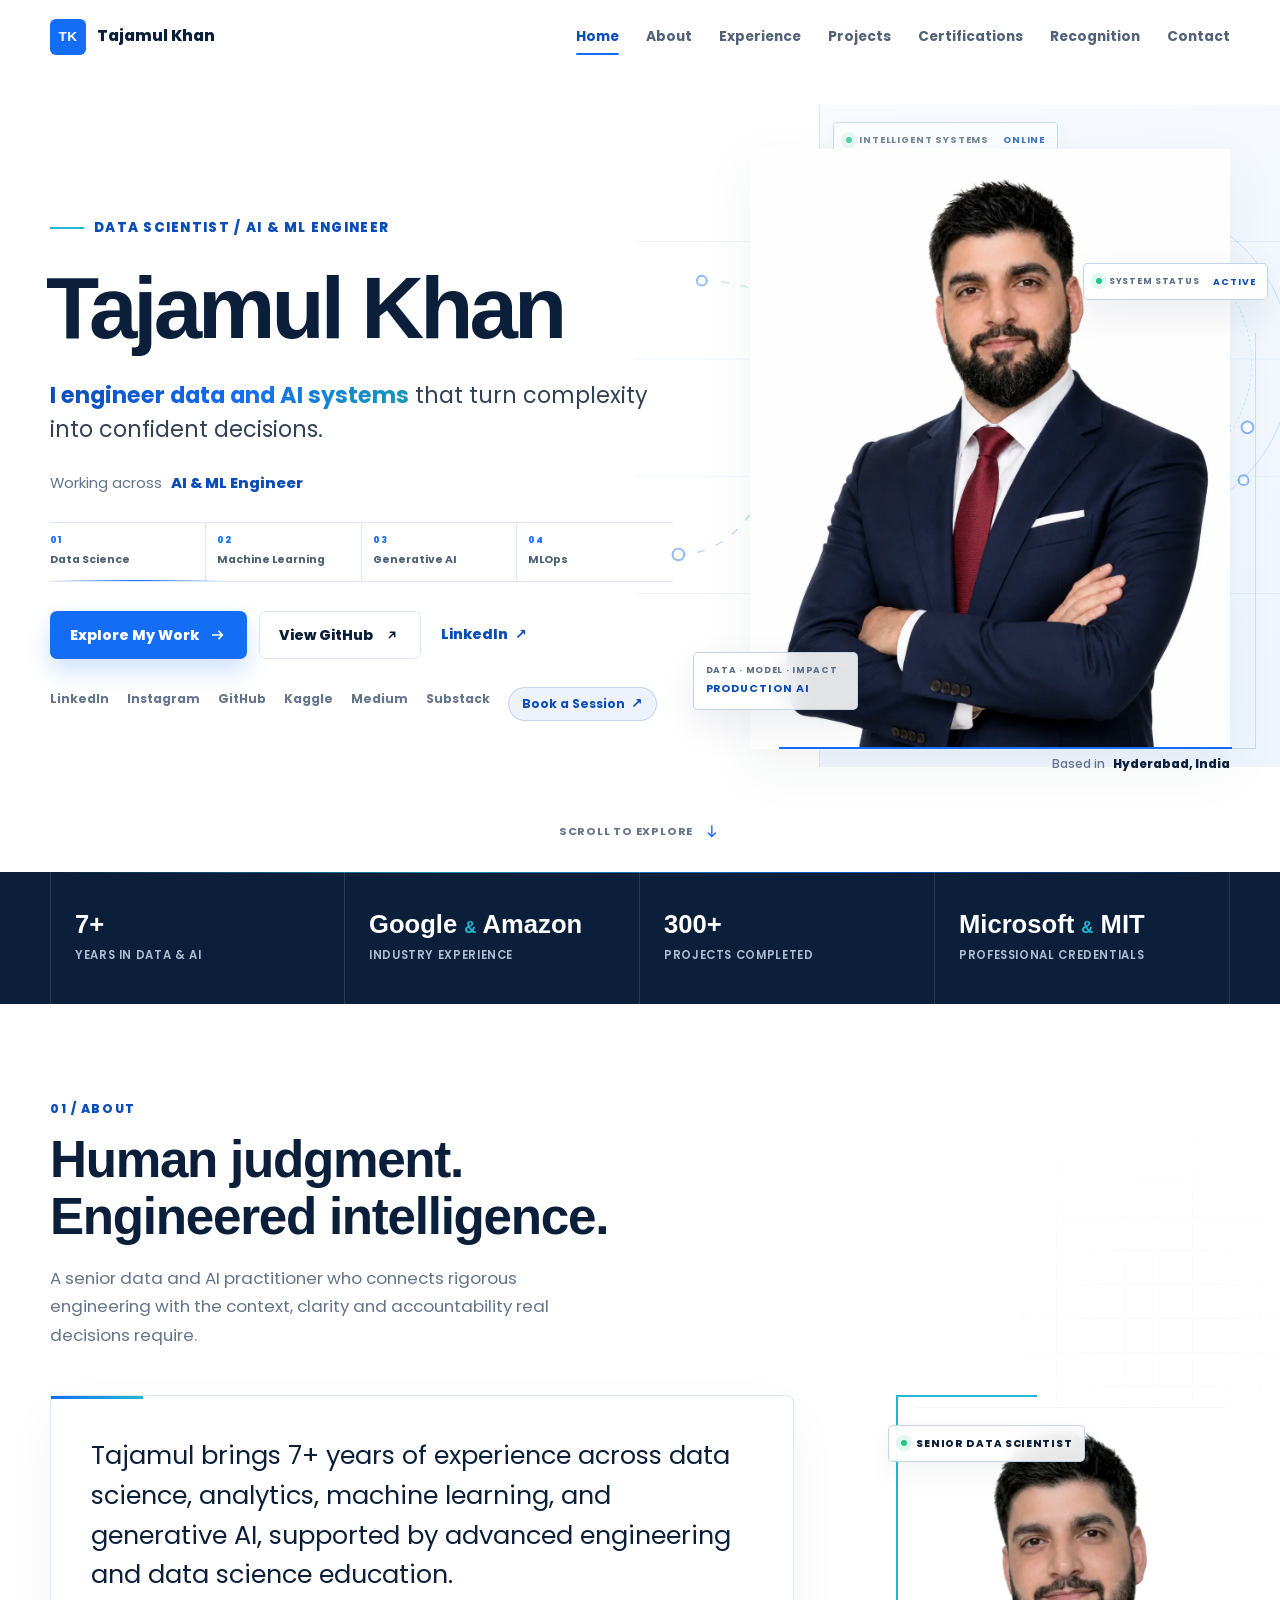
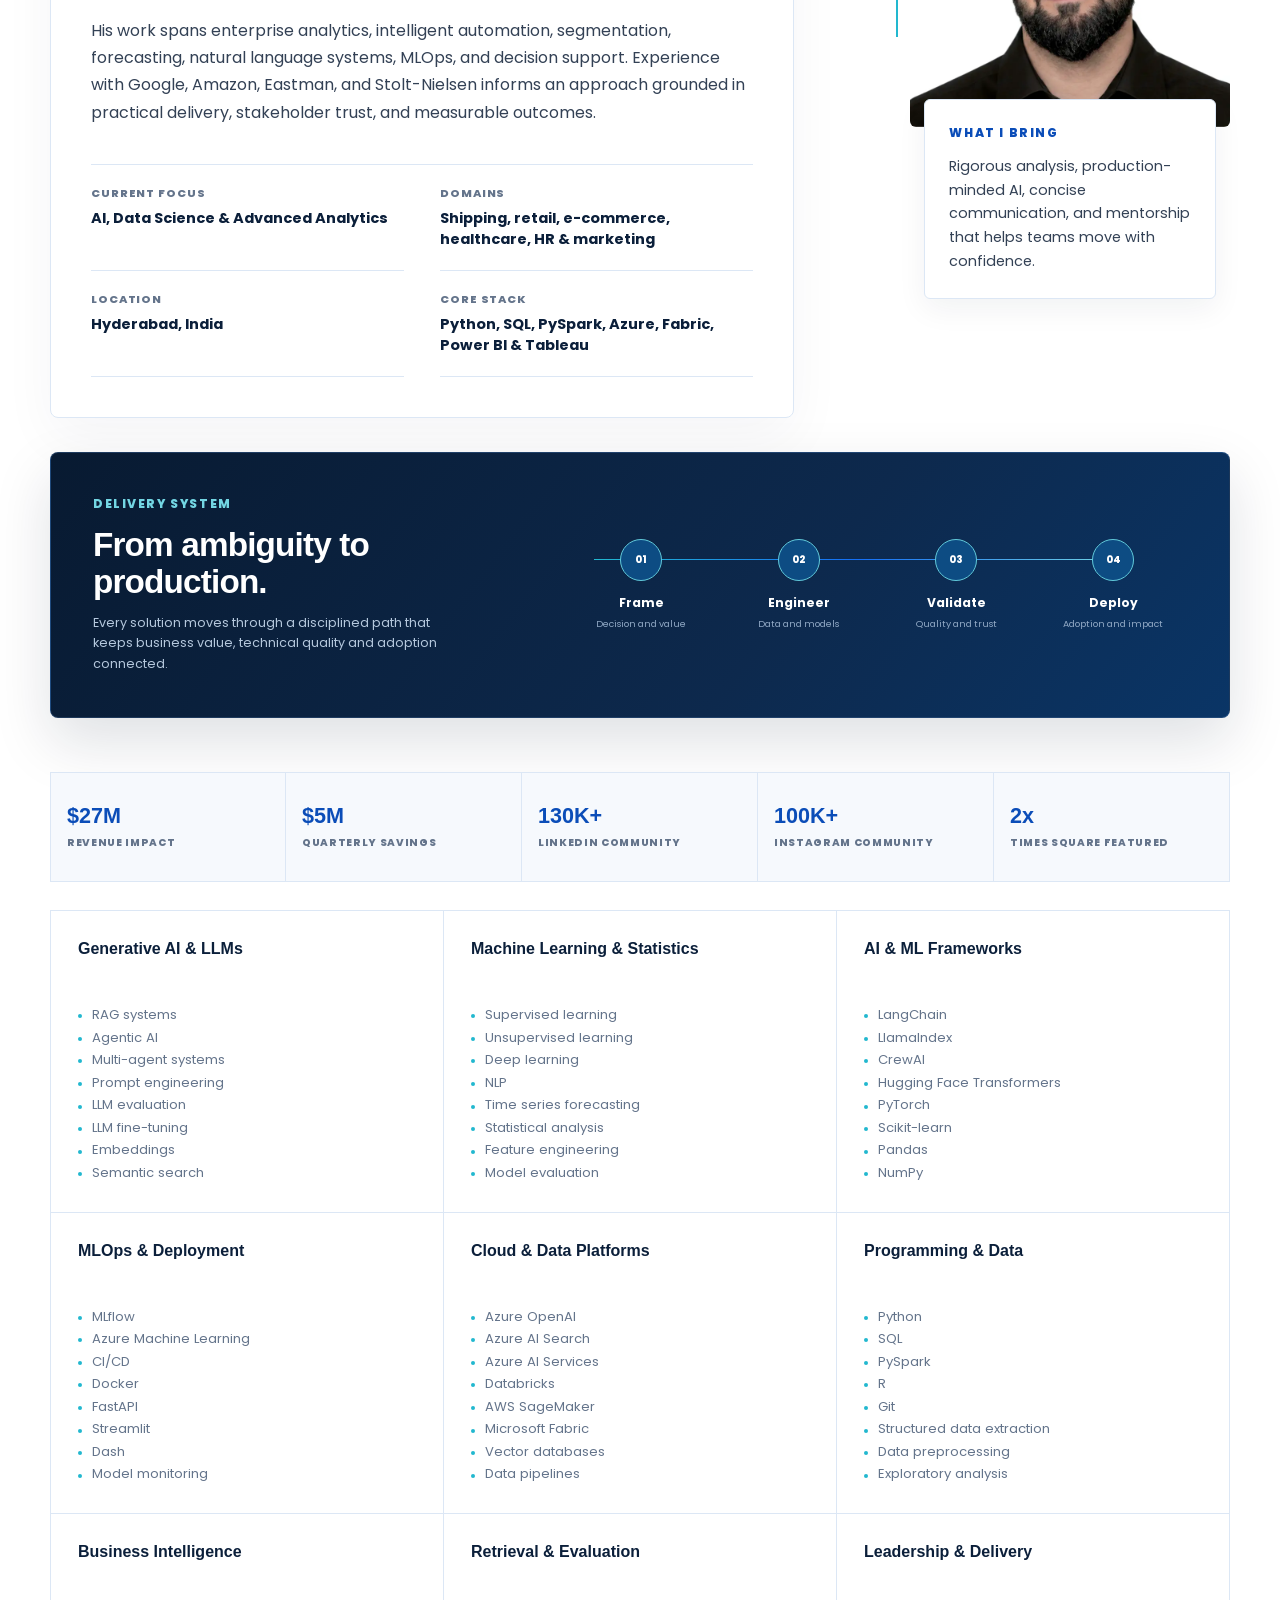
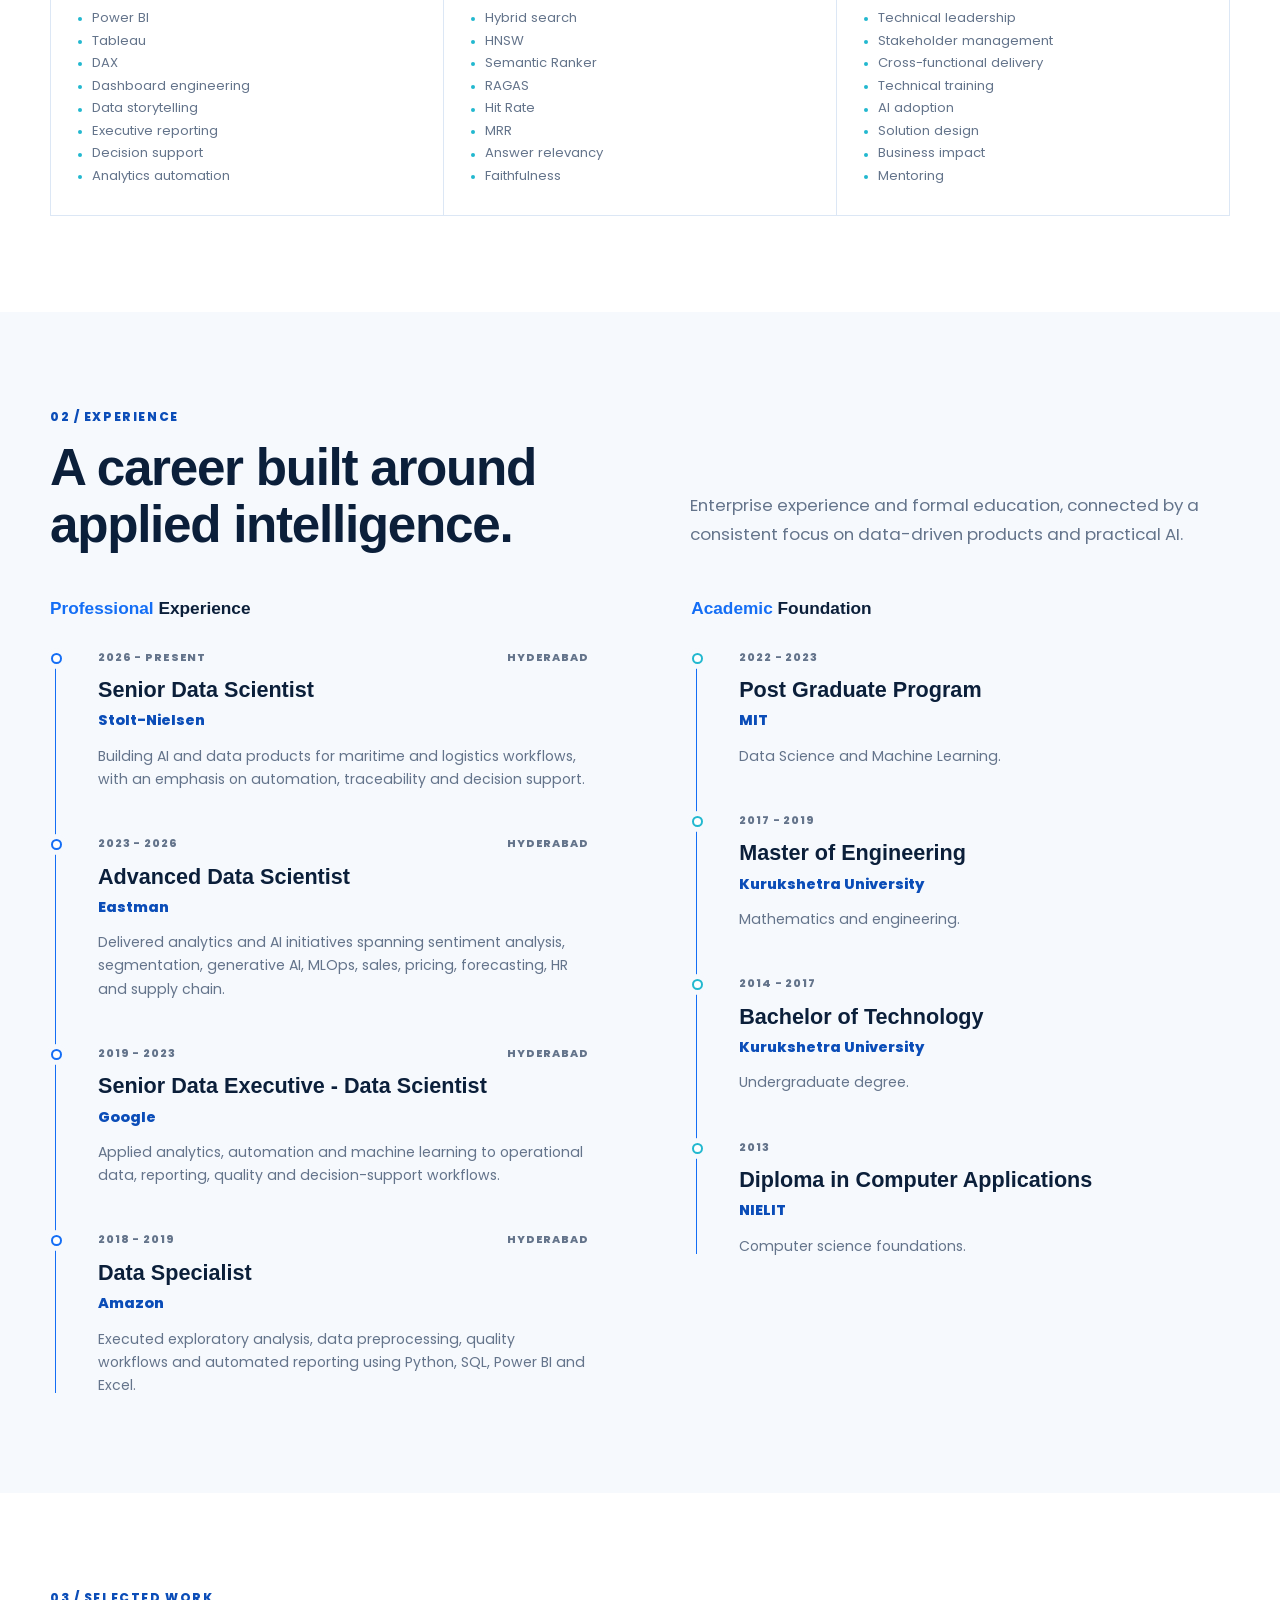
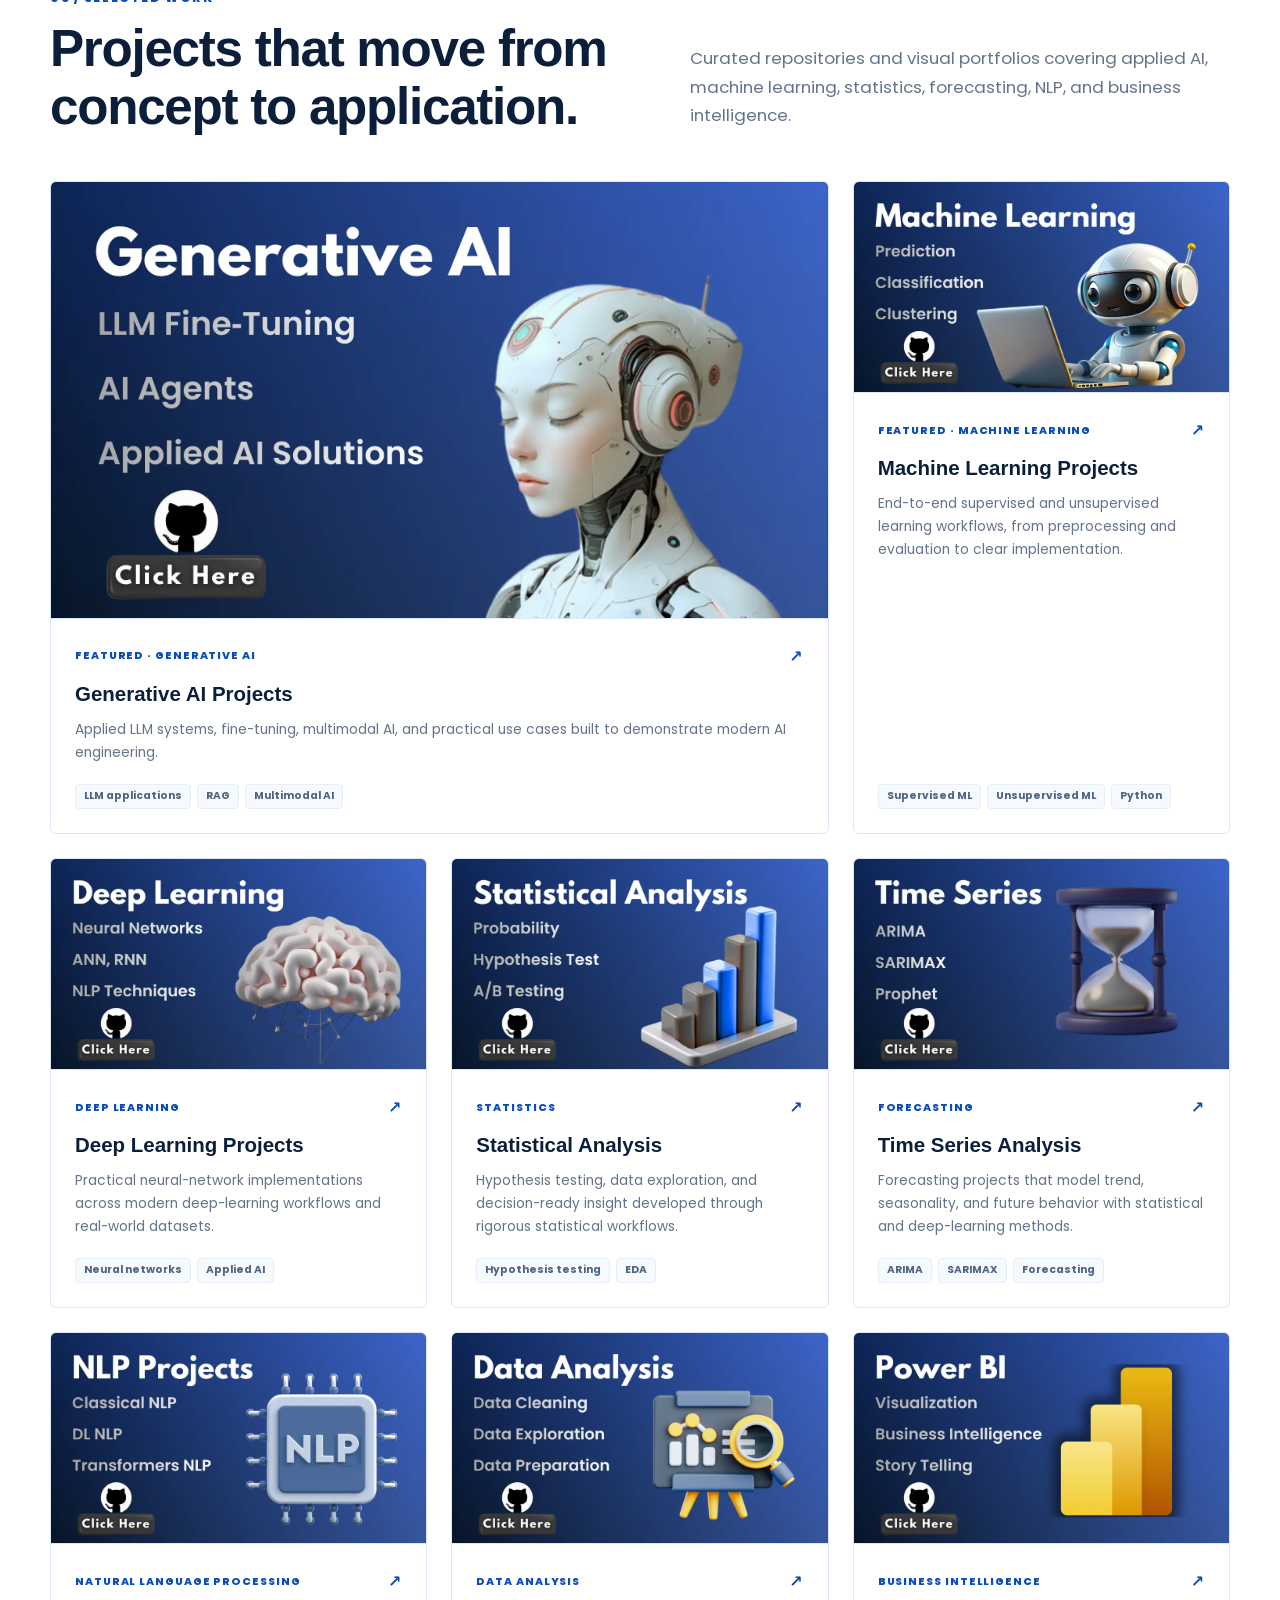
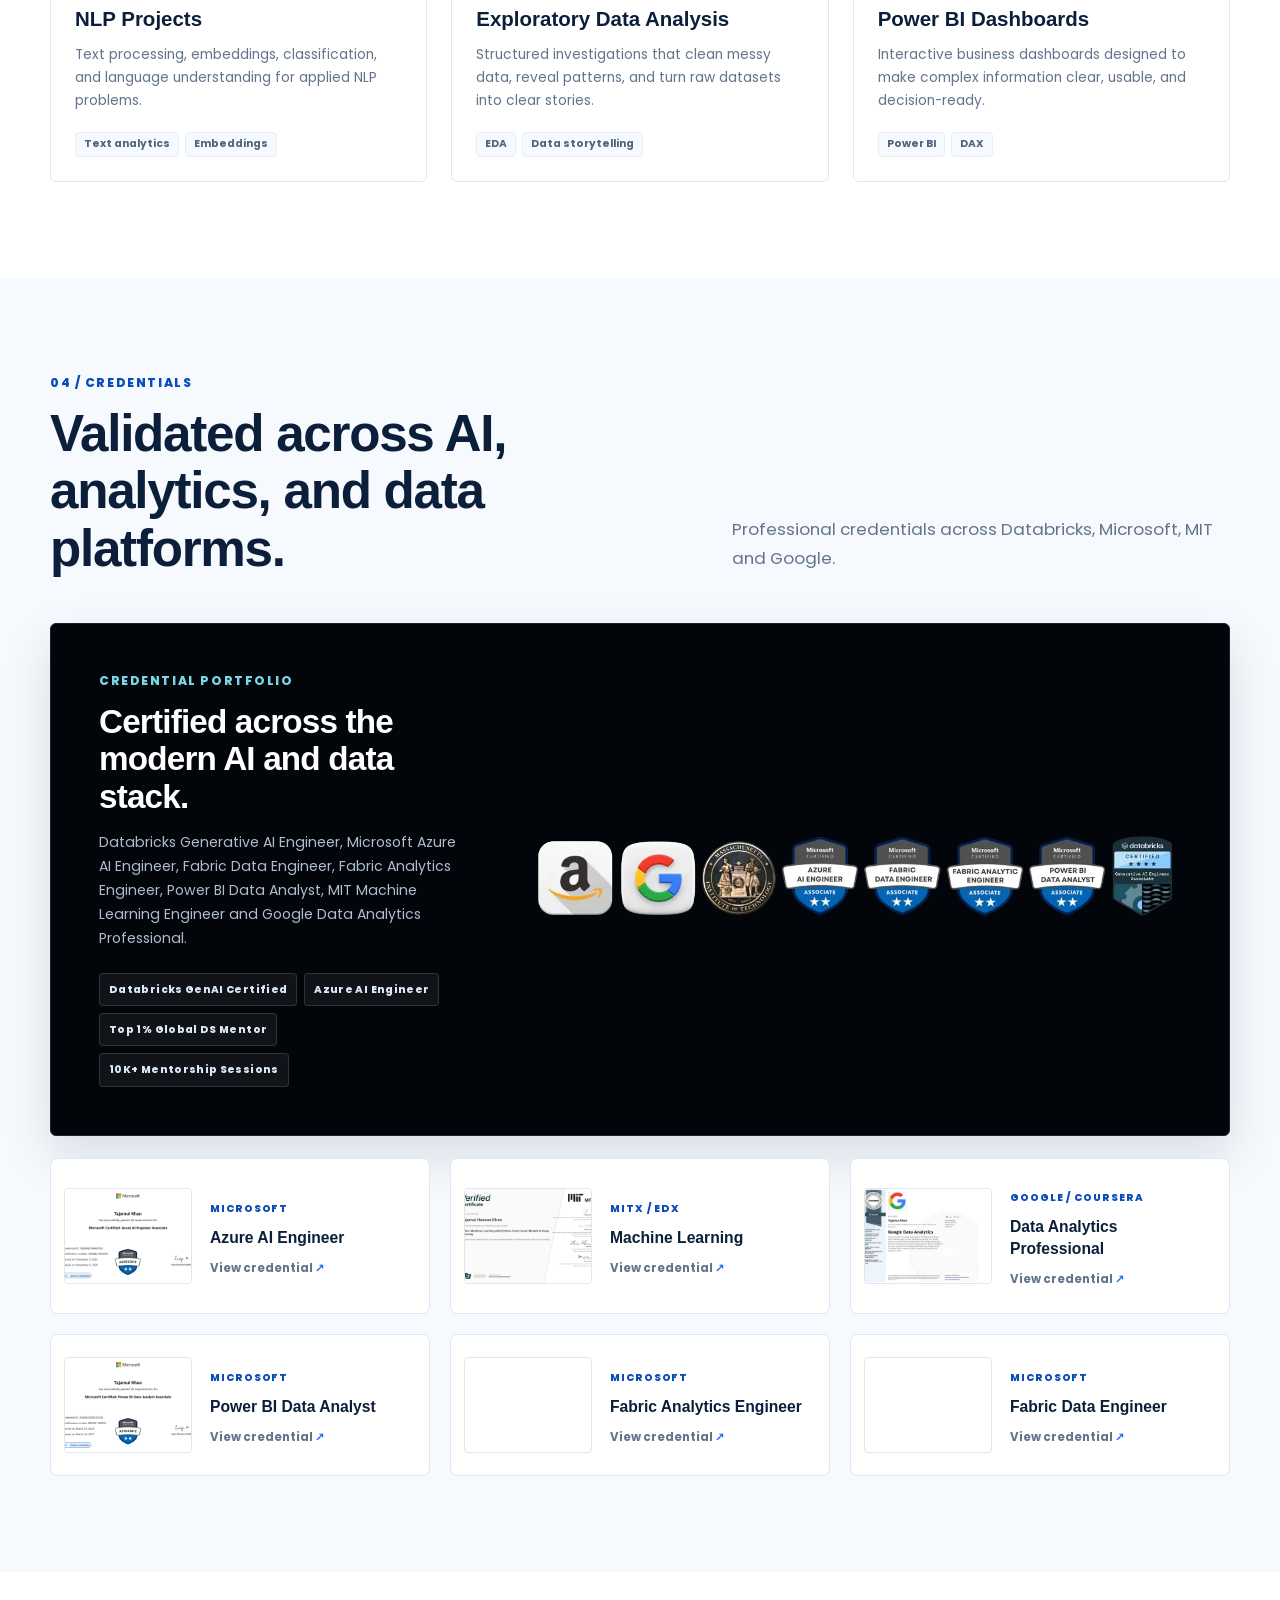
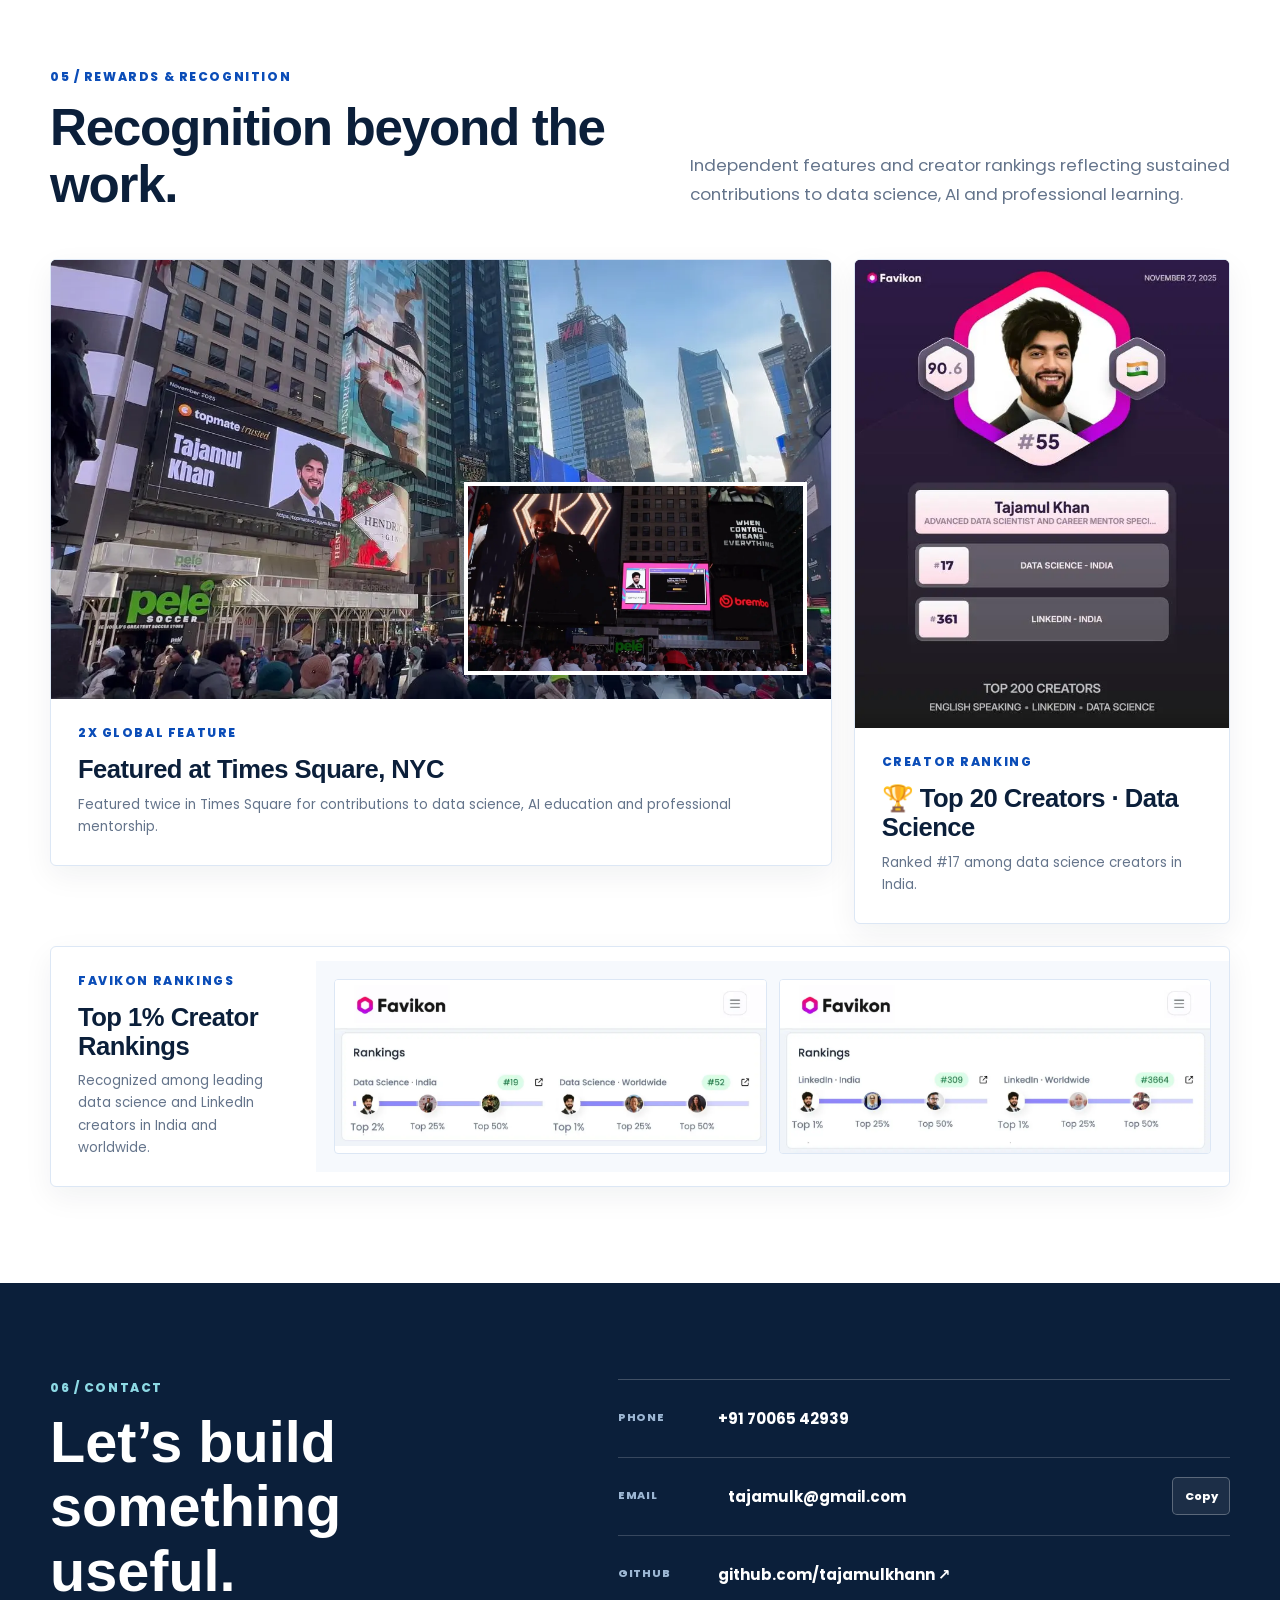
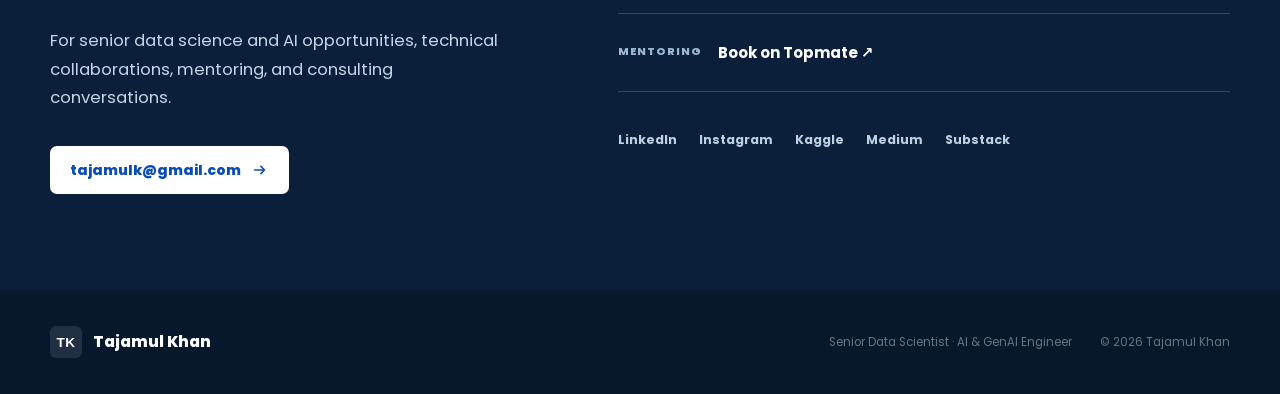
==== commit 22567fdf: "Update Power BI projects link" ====
--- a/index.html
+++ b/index.html
@@ -297,7 +297,7 @@
             <a class="project-card reveal" data-delay="100" href="https://github.com/tajamulkhann/Time-Series-Analysis" target="_blank" rel="noopener noreferrer"><figure><img src="images/project-time-series.webp" width="1920" height="1080" alt="Preview of Tajamul Khan's Time Series Analysis projects" loading="lazy" decoding="async"></figure><div class="project-content"><div class="project-topline"><span>Forecasting</span><span aria-hidden="true">↗</span></div><h3>Time Series Analysis</h3><p>Forecasting projects that model trend, seasonality, and future behavior with statistical and deep-learning methods.</p><ul class="tag-list"><li>ARIMA</li><li>SARIMAX</li><li>Forecasting</li></ul></div></a>
             <a class="project-card reveal" href="https://github.com/tajamulkhann/NLP-Projects" target="_blank" rel="noopener noreferrer"><figure><img src="images/project-nlp.webp" width="1920" height="1080" alt="Preview of Tajamul Khan's Natural Language Processing projects" loading="lazy" decoding="async"></figure><div class="project-content"><div class="project-topline"><span>Natural Language Processing</span><span aria-hidden="true">↗</span></div><h3>NLP Projects</h3><p>Text processing, embeddings, classification, and language understanding for applied NLP problems.</p><ul class="tag-list"><li>Text analytics</li><li>Embeddings</li></ul></div></a>
             <a class="project-card reveal" data-delay="50" href="https://github.com/tajamulkhann/Exploratory-Data-Analysis-Projects" target="_blank" rel="noopener noreferrer"><figure><img src="images/project-data-analysis.webp" width="1920" height="1080" alt="Preview of Tajamul Khan's Exploratory Data Analysis projects" loading="lazy" decoding="async"></figure><div class="project-content"><div class="project-topline"><span>Data Analysis</span><span aria-hidden="true">↗</span></div><h3>Exploratory Data Analysis</h3><p>Structured investigations that clean messy data, reveal patterns, and turn raw datasets into clear stories.</p><ul class="tag-list"><li>EDA</li><li>Data storytelling</li></ul></div></a>
-            <a class="project-card reveal" data-delay="100" href="https://www.novypro.com/profile_about/tajamulkhan" target="_blank" rel="noopener noreferrer"><figure><img src="images/project-power-bi.webp" width="1920" height="1080" alt="Preview of Tajamul Khan's Power BI dashboard portfolio" loading="lazy" decoding="async"></figure><div class="project-content"><div class="project-topline"><span>Business Intelligence</span><span aria-hidden="true">↗</span></div><h3>Power BI Dashboards</h3><p>Interactive business dashboards designed to make complex information clear, usable, and decision-ready.</p><ul class="tag-list"><li>Power BI</li><li>DAX</li></ul></div></a>
+            <a class="project-card reveal" data-delay="100" href="https://github.com/tajamulkhann/Power-BI-Projects" target="_blank" rel="noopener noreferrer"><figure><img src="images/project-power-bi.webp" width="1920" height="1080" alt="Preview of Tajamul Khan's Power BI dashboard portfolio" loading="lazy" decoding="async"></figure><div class="project-content"><div class="project-topline"><span>Business Intelligence</span><span aria-hidden="true">↗</span></div><h3>Power BI Dashboards</h3><p>Interactive business dashboards designed to make complex information clear, usable, and decision-ready.</p><ul class="tag-list"><li>Power BI</li><li>DAX</li></ul></div></a>
           </div>
         </div>
       </section>
